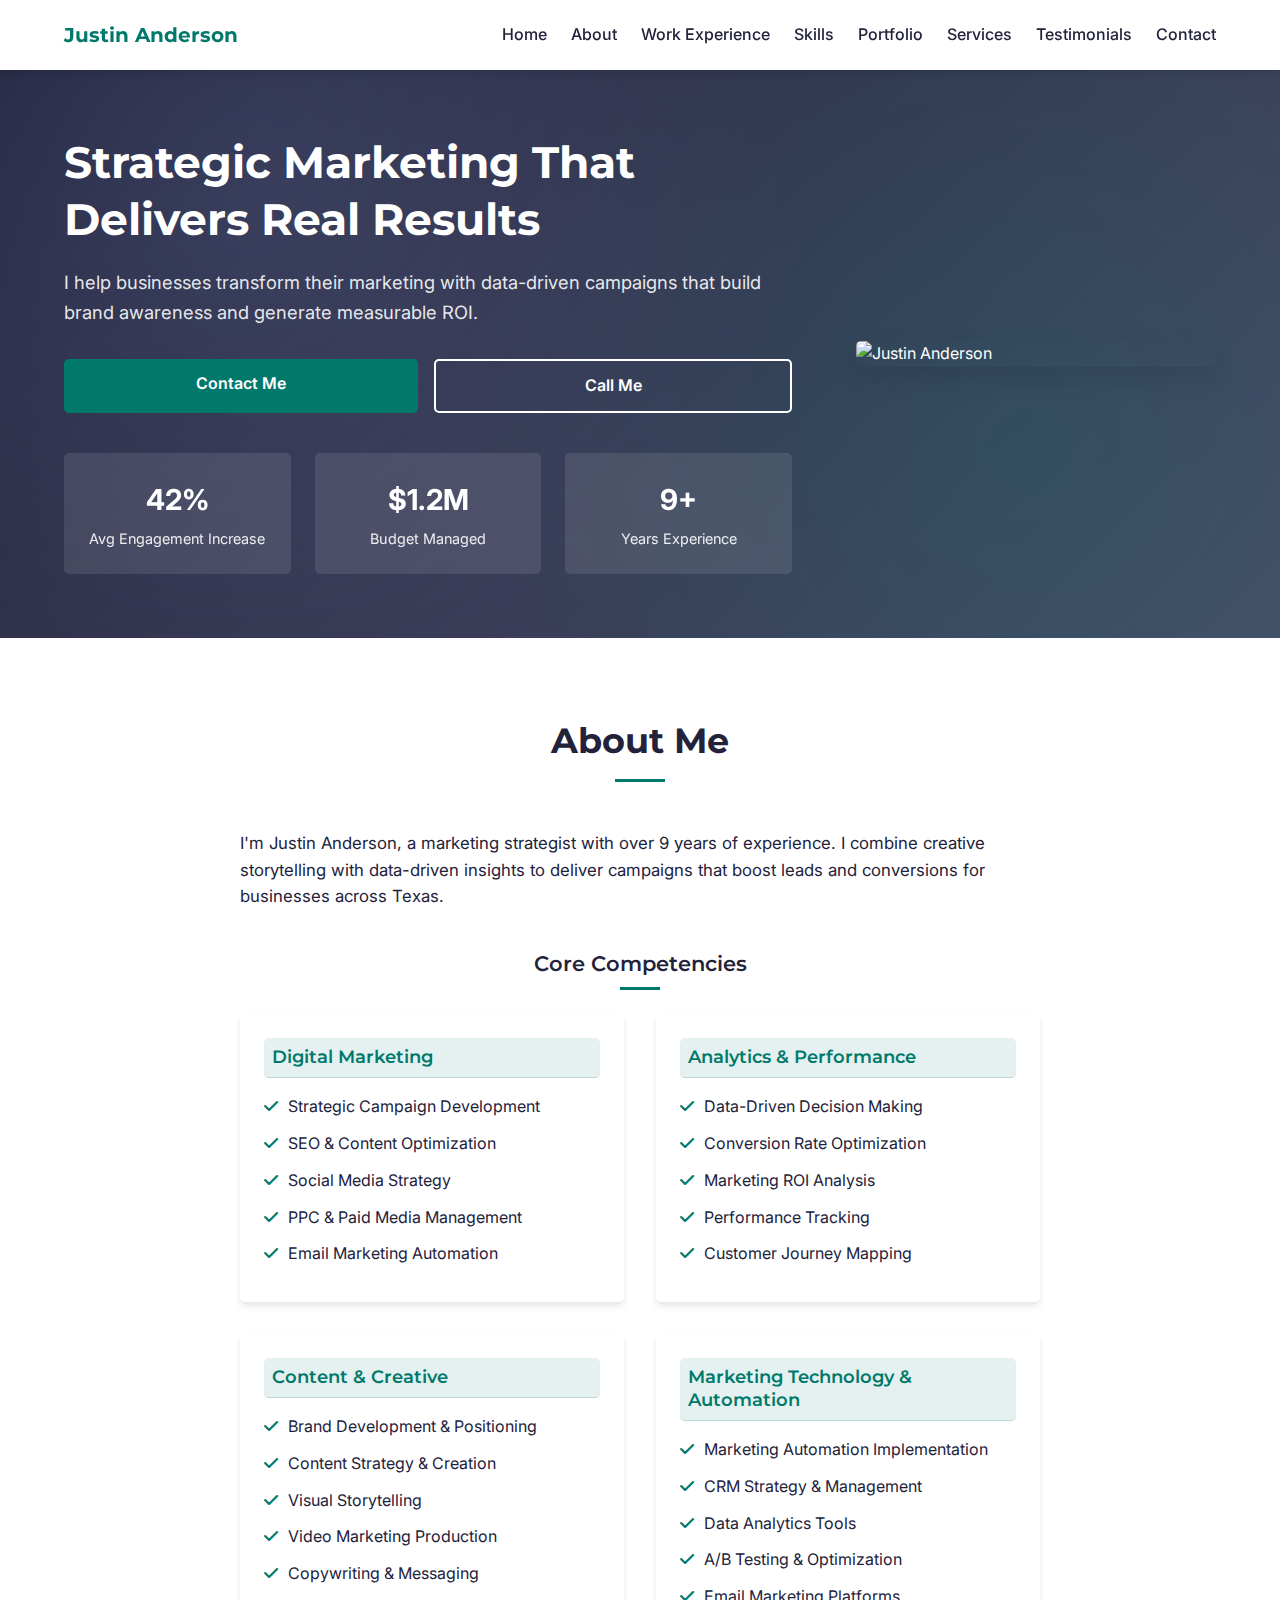
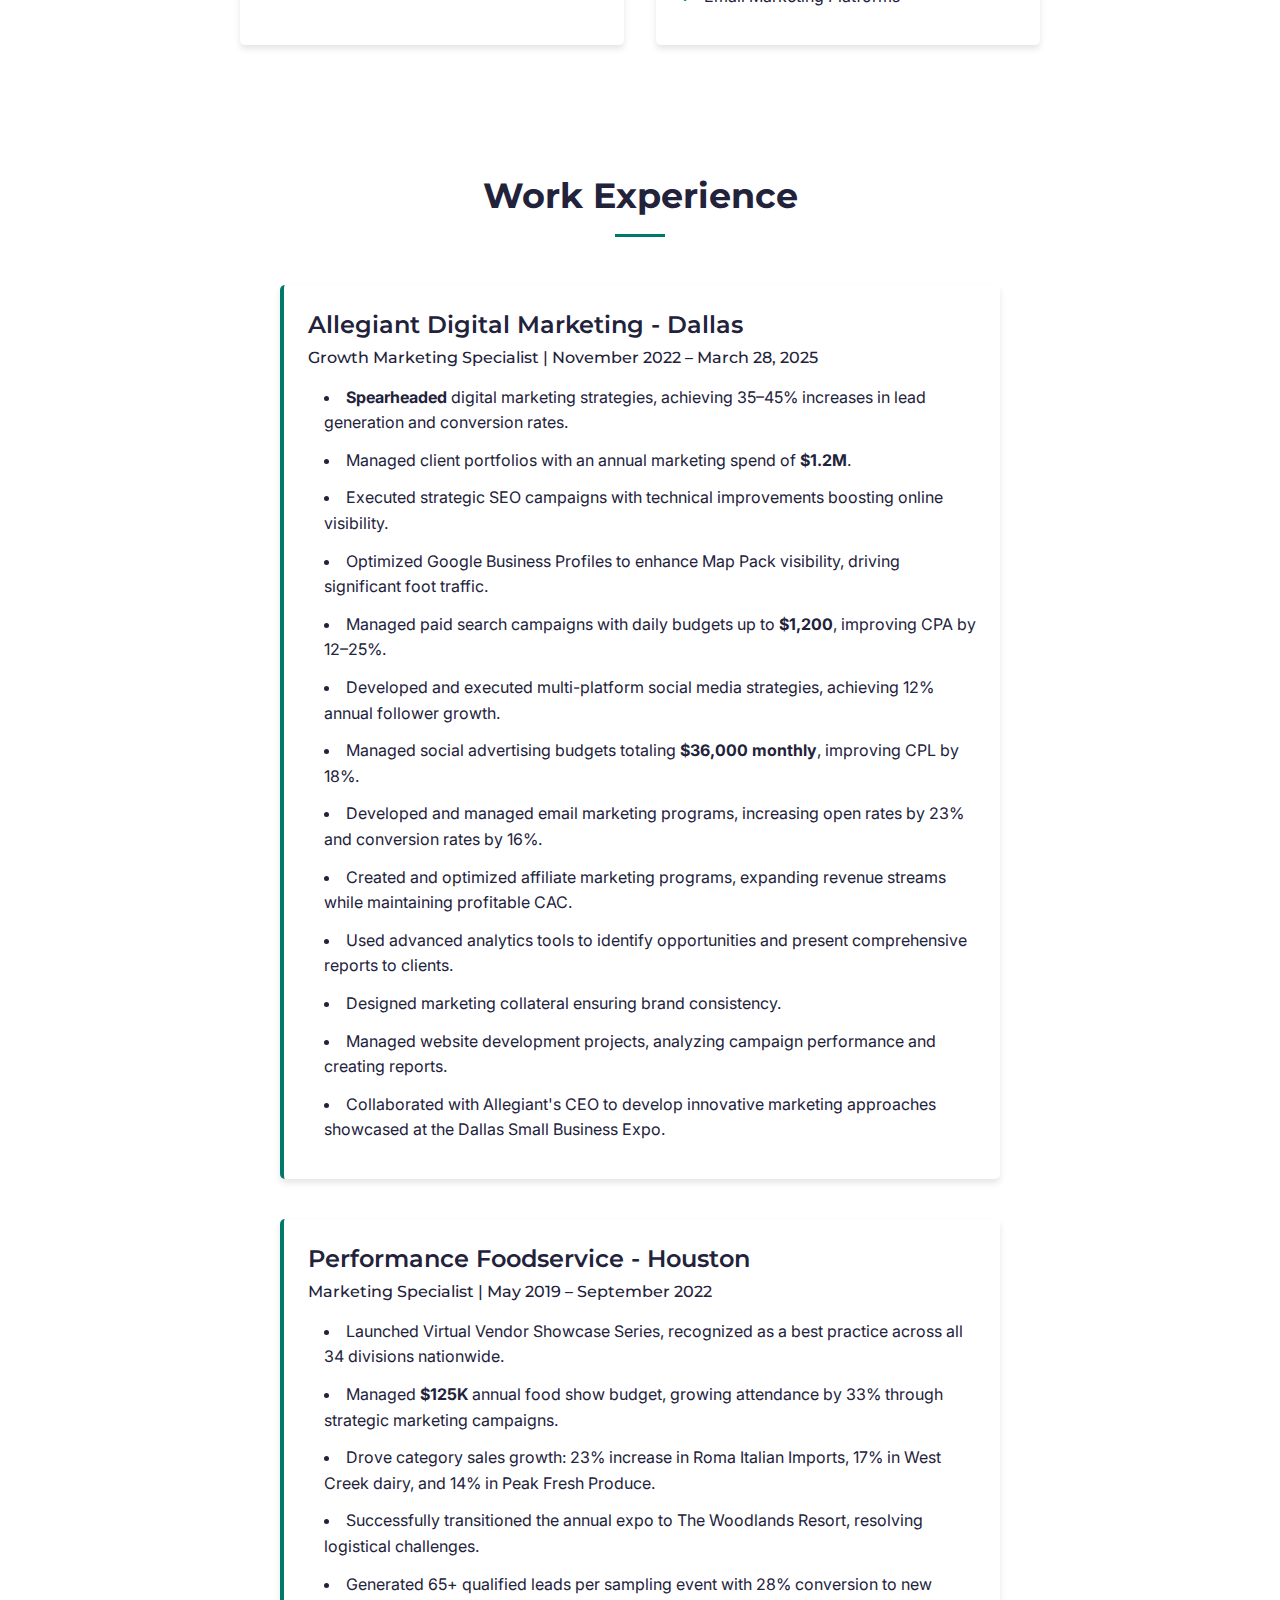
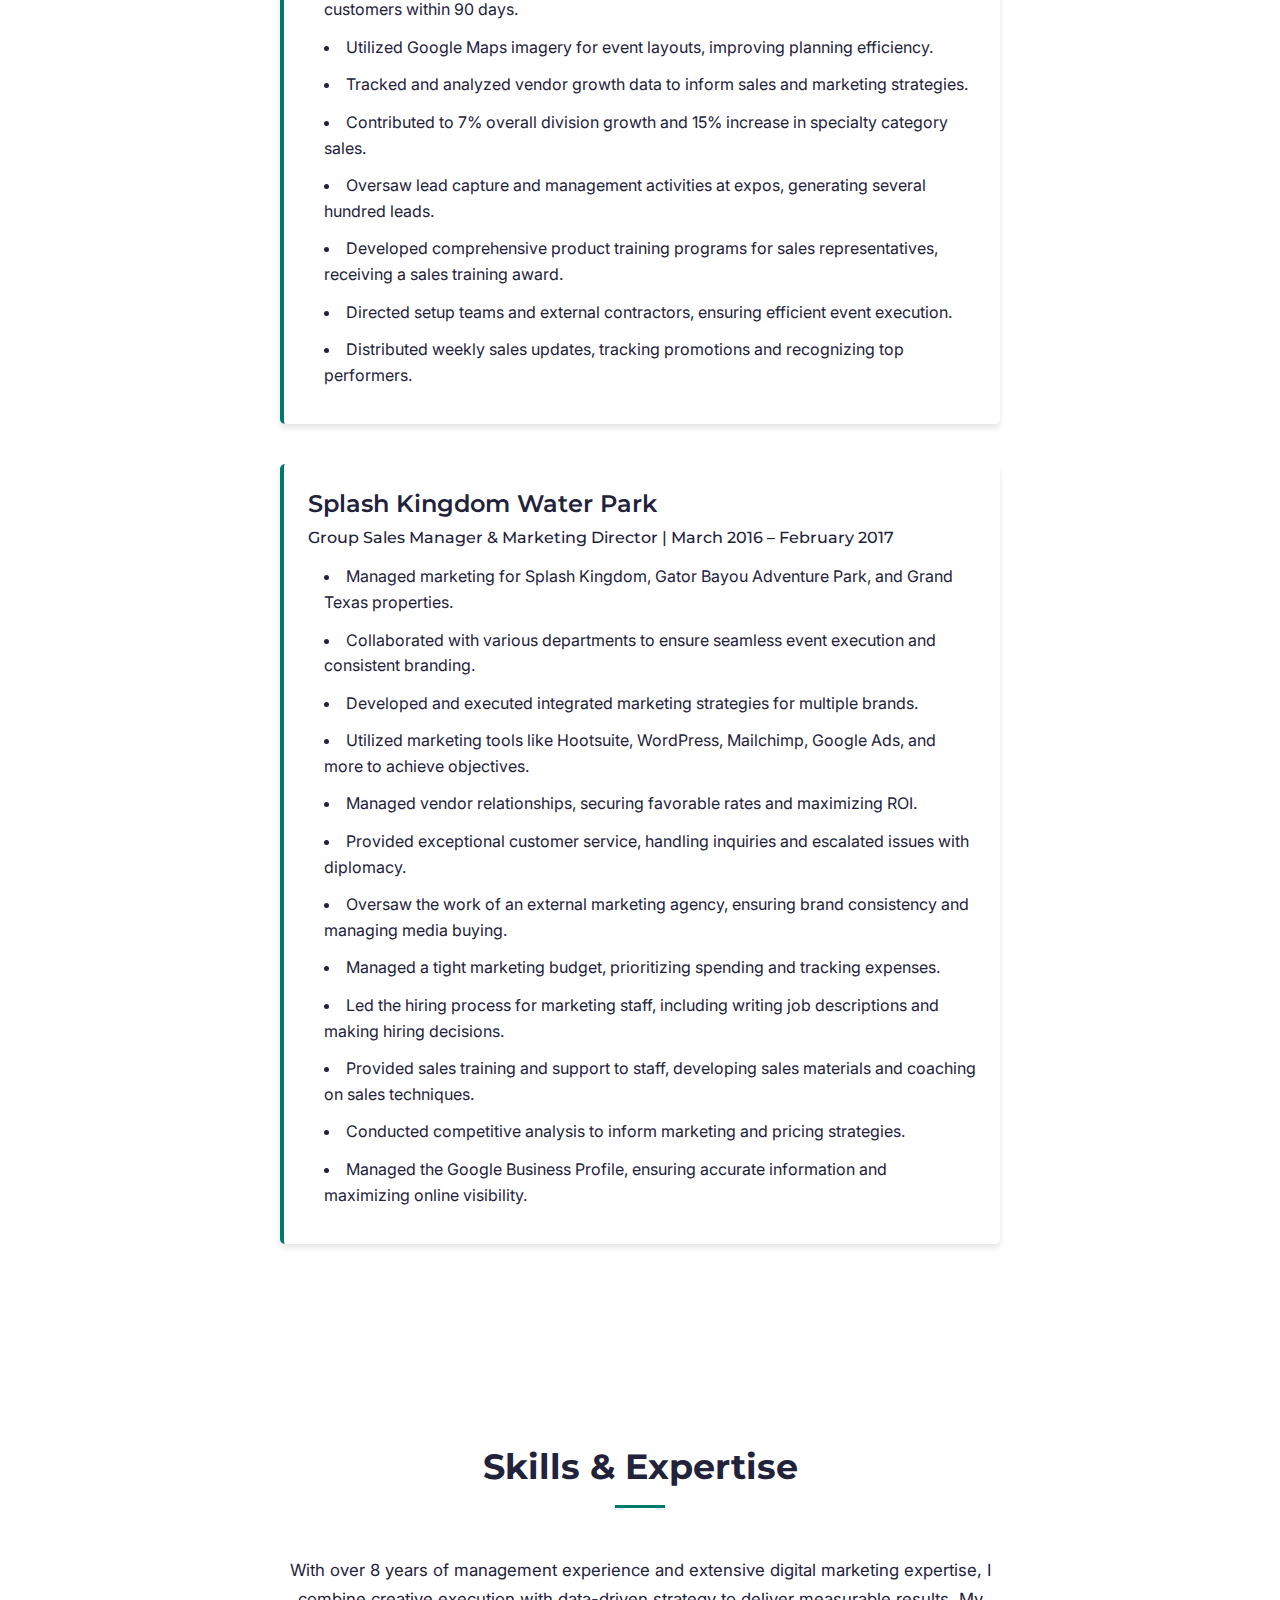
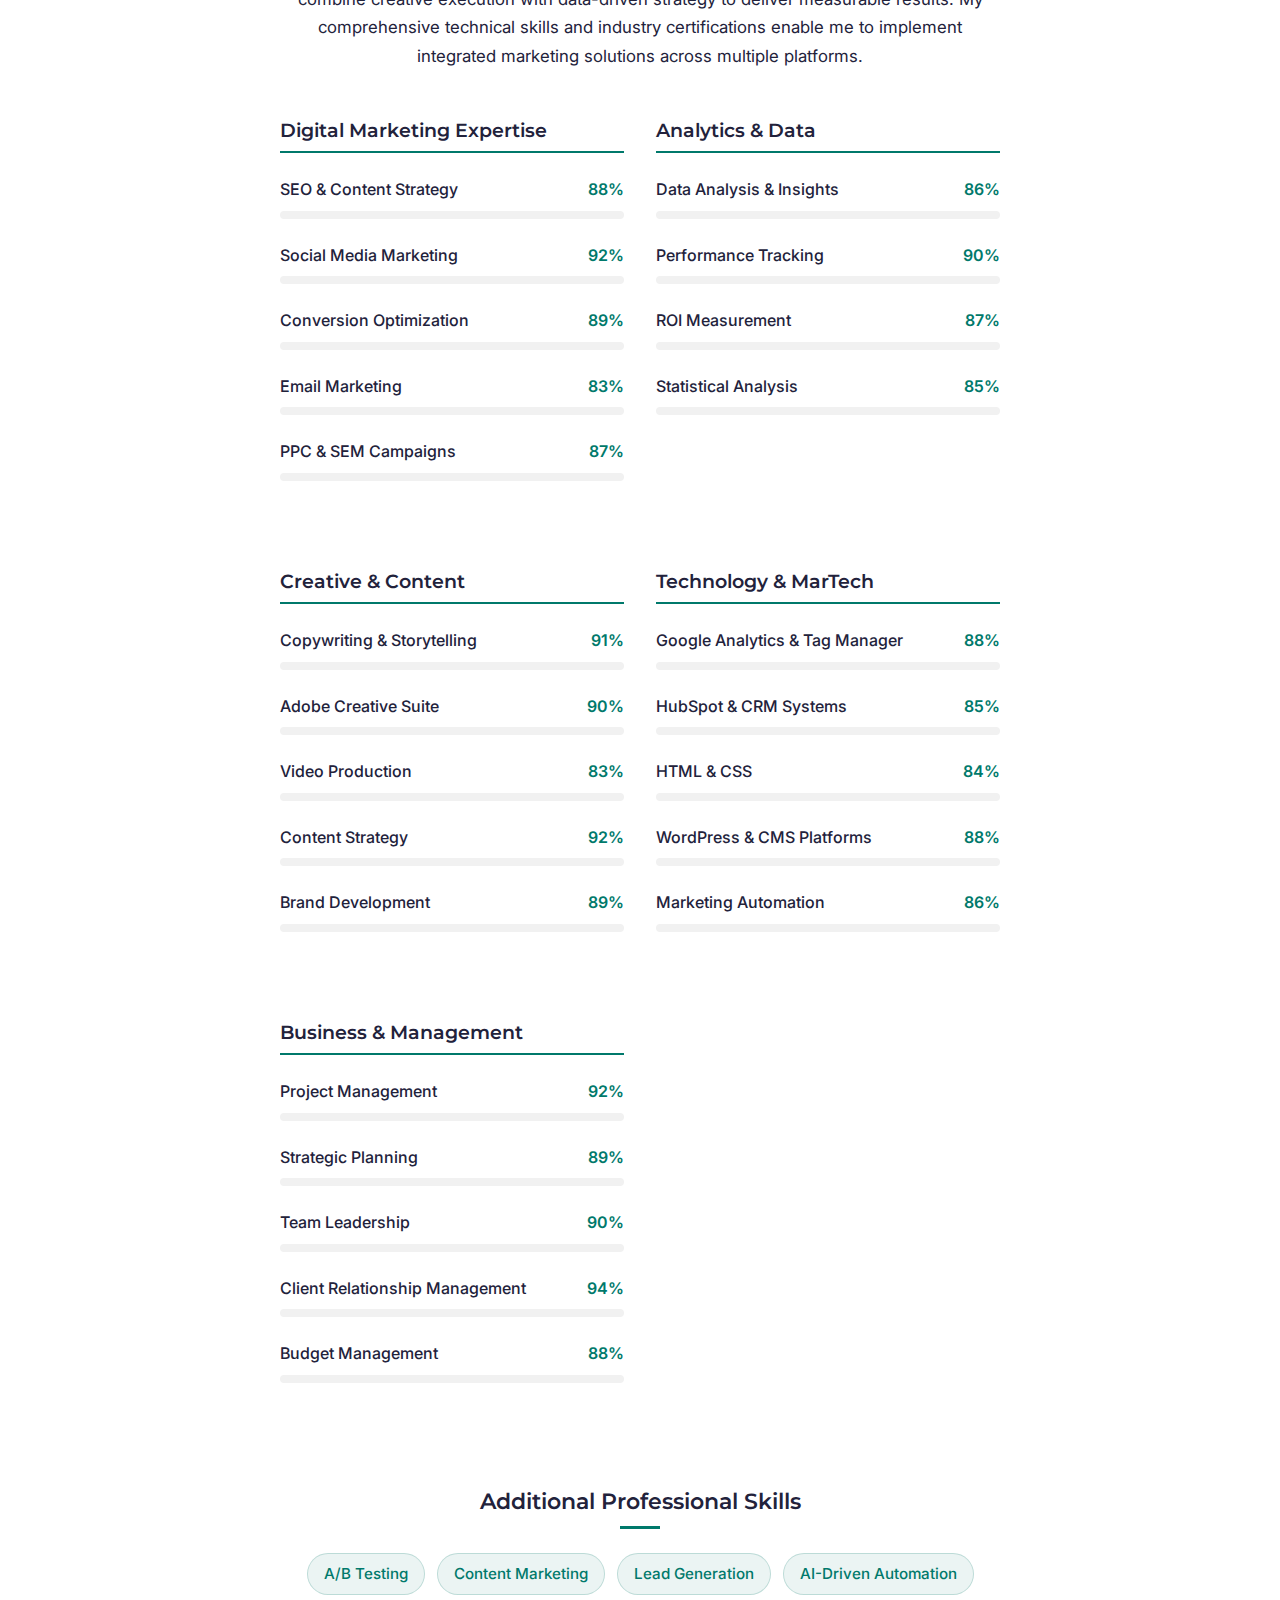
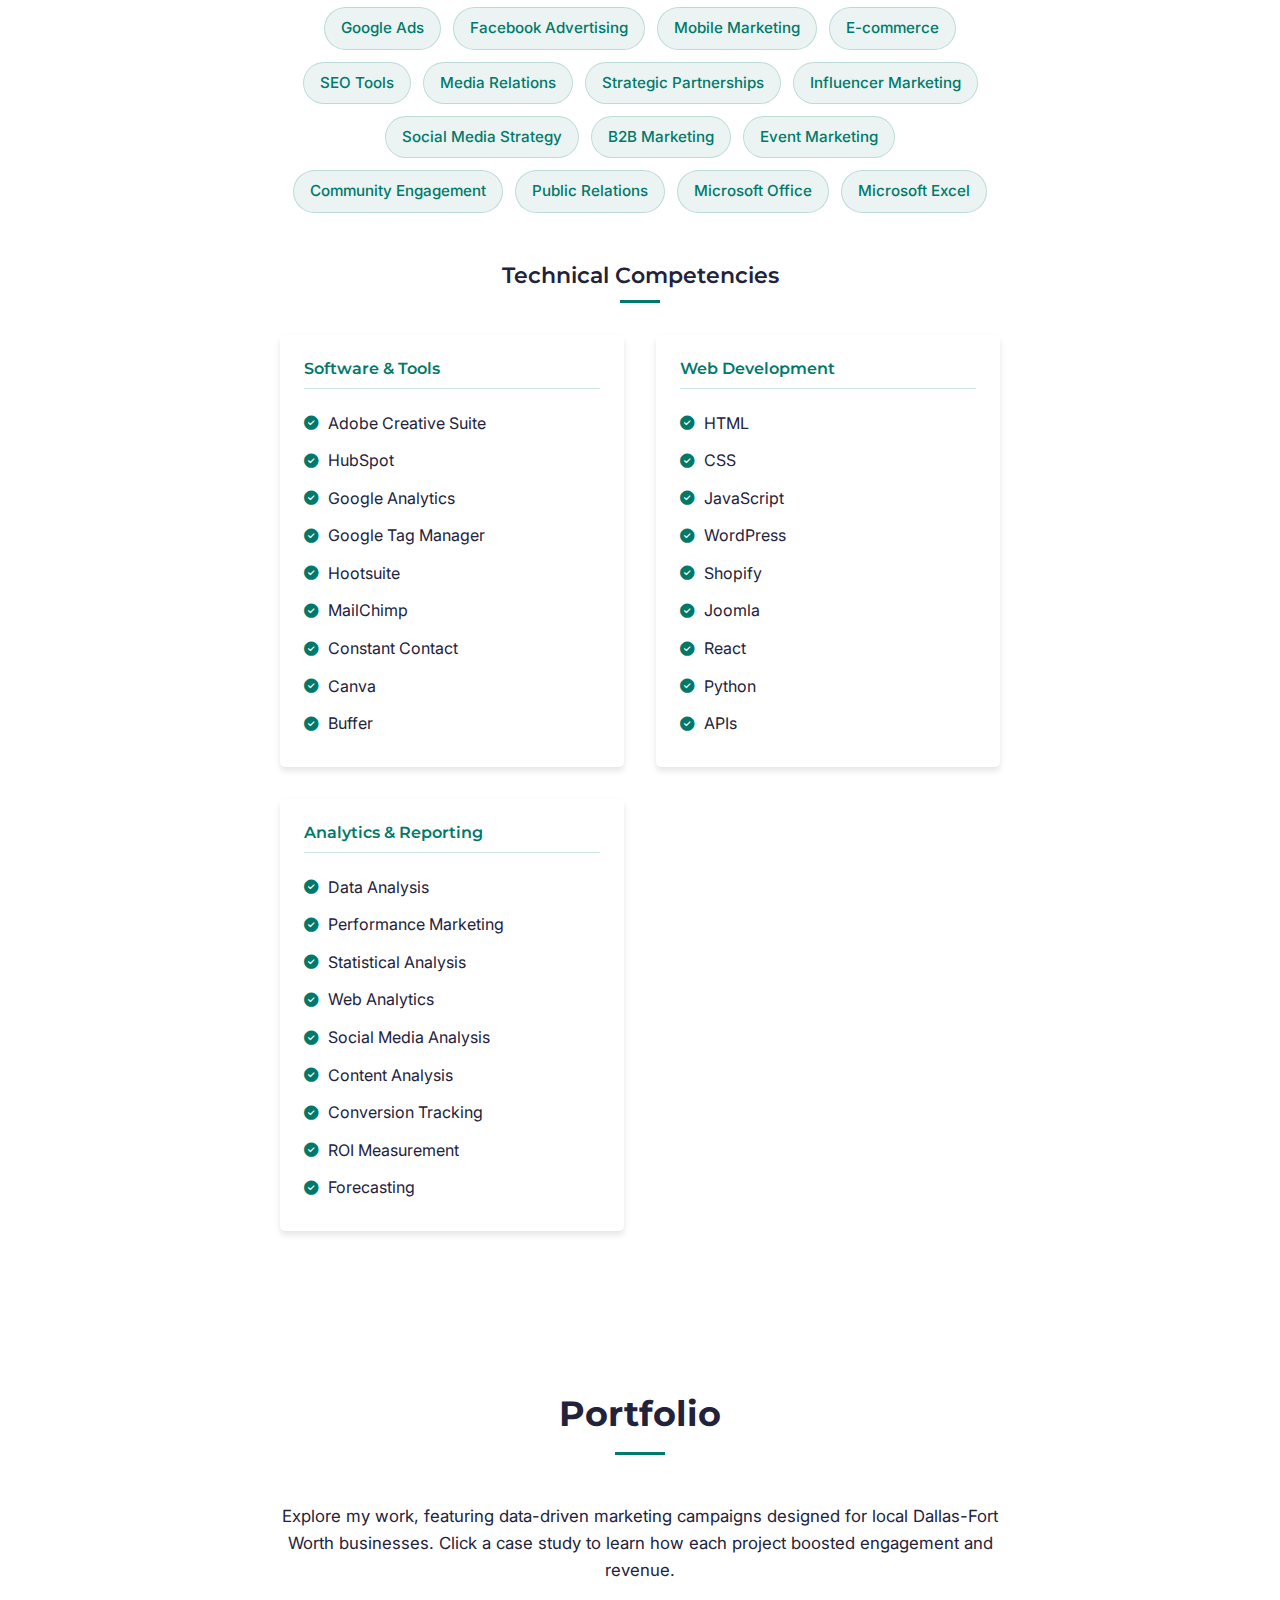
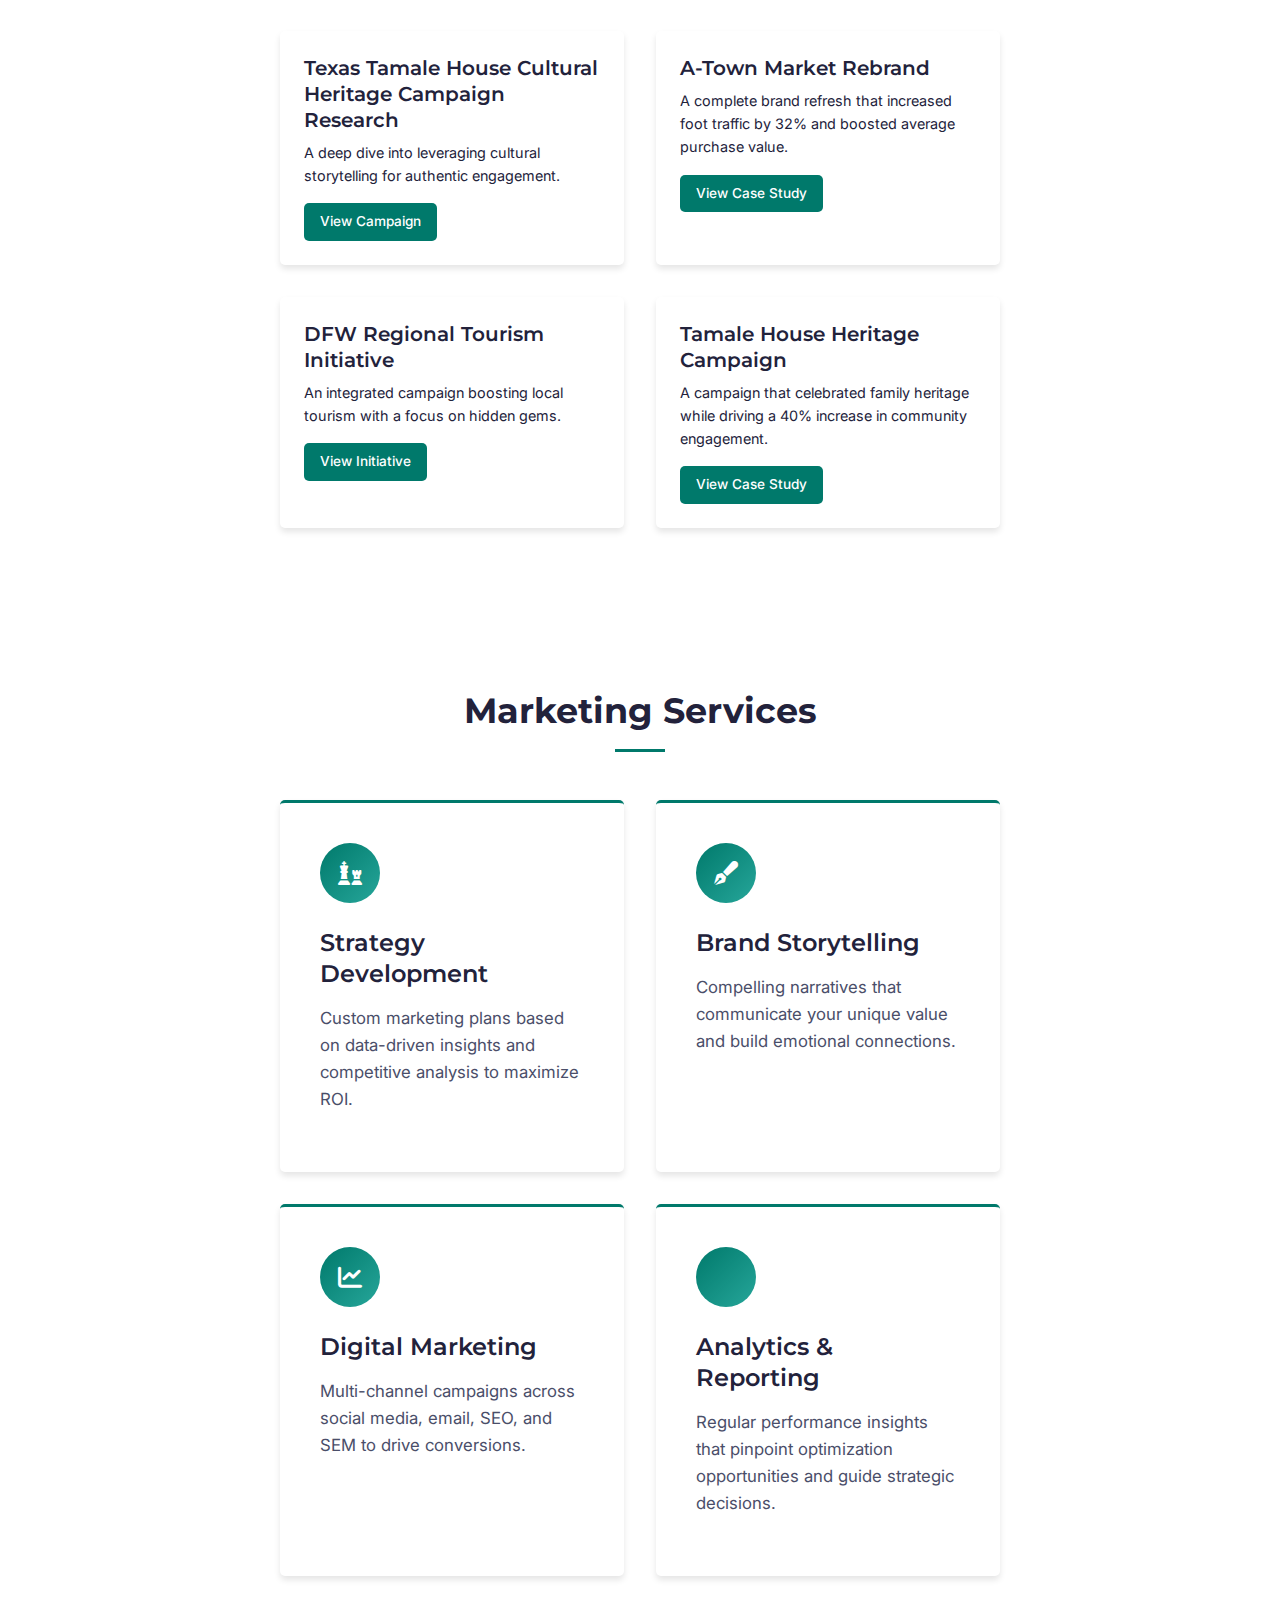
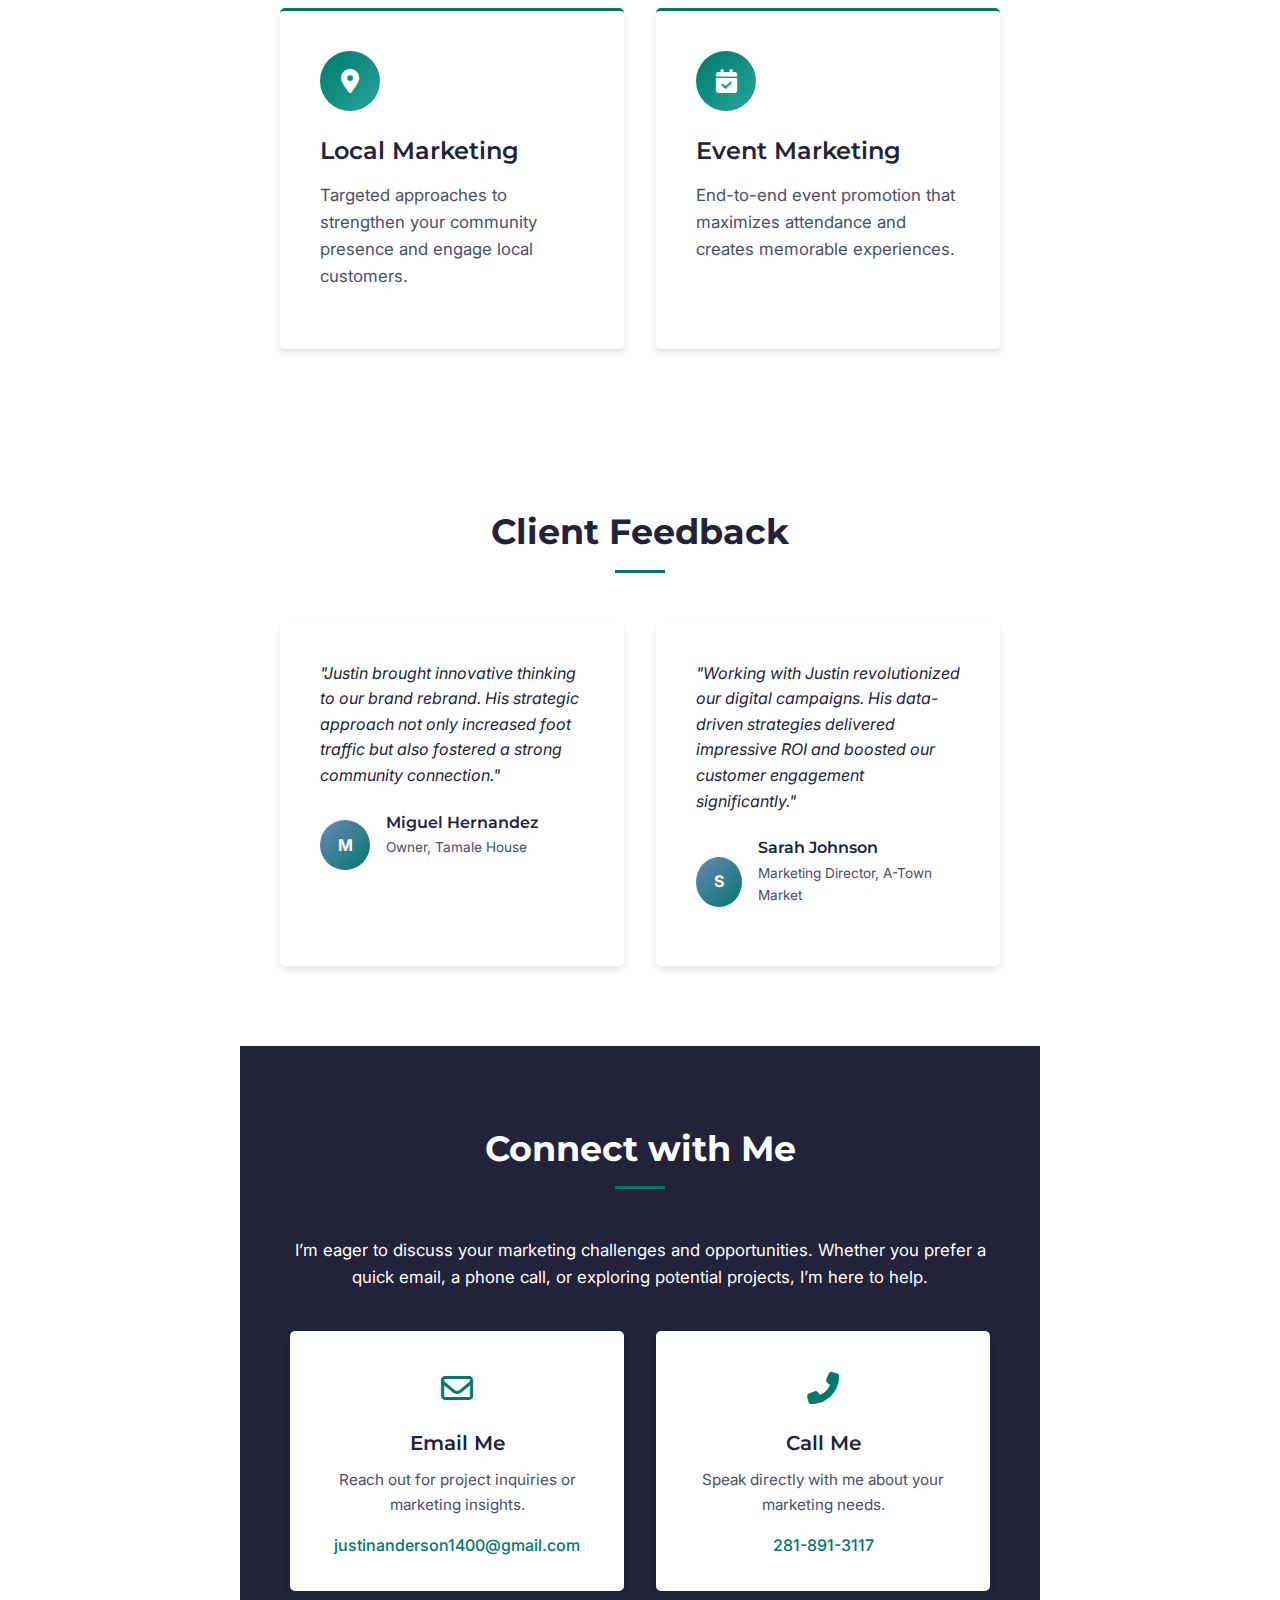
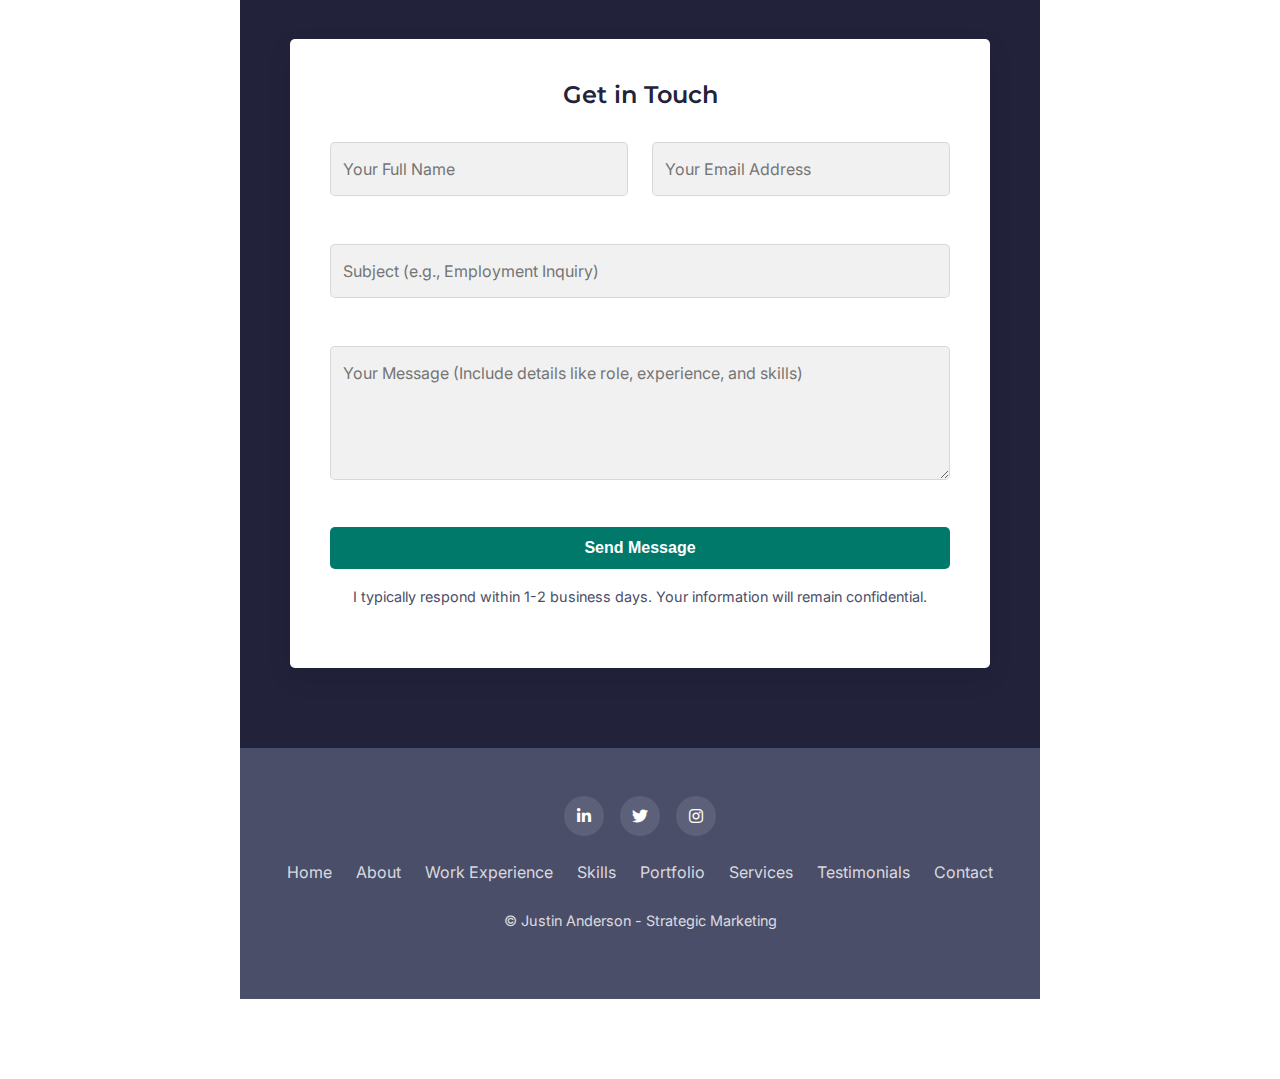
==== index.html @ 70797b6f "Update index.html" ====
<!DOCTYPE html>
<html lang="en">
<head>
  <meta charset="UTF-8">
  <meta name="description" content="Justin Anderson - Marketing Strategist | Data-driven campaigns for tourism, food service, and retail businesses in Texas">
  <meta name="keywords" content="Justin Anderson, marketing portfolio, Houston marketing, tourism marketing, food service marketing, ROI campaigns">
  <meta name="viewport" content="width=device-width, initial-scale=1.0">
  <title>Justin Anderson | Marketing Strategist | Texas</title>
  
  <!-- Google Fonts -->
  <link rel="preconnect" href="https://fonts.googleapis.com">
  <link rel="preconnect" href="https://fonts.gstatic.com" crossorigin>
  <link href="https://fonts.googleapis.com/css2?family=Montserrat:wght@400;500;600;700&family=Inter:wght@400;500;600&display=swap" rel="stylesheet">
  
  <!-- Font Awesome -->
  <link rel="stylesheet" href="https://cdnjs.cloudflare.com/ajax/libs/font-awesome/6.4.0/css/all.min.css">
  
  <!-- AOS Animation Library -->
  <link rel="stylesheet" href="https://cdnjs.cloudflare.com/ajax/libs/aos/2.3.4/aos.css" />
  
  <!-- Google tag (gtag.js) -->
  <script async src="https://www.googletagmanager.com/gtag/js?id=G-SYRB58PLKJ"></script>
  <script>
    window.dataLayer = window.dataLayer || [];
    function gtag(){dataLayer.push(arguments);}
    gtag('js', new Date());
    gtag('config', 'G-SYRB58PLKJ');
  </script>
  
  <style>
      /* Enhanced Skills Section Styles */
  .skills-overview {
    text-align: center;
    max-width: 900px;
    margin: 0 auto 3rem;
    font-size: 1.1rem;
    line-height: 1.7;
  }
  
  /* Additional Skills Tags */
  .additional-skills {
    margin-top: 3rem;
  }
  
  .additional-skills-title {
    text-align: center;
    margin-bottom: 1.5rem;
    font-size: 1.4rem;
    position: relative;
  }
  
  .additional-skills-title::after {
    content: "";
    display: block;
    width: 40px;
    height: 3px;
    background-color: var(--accent);
    margin: 10px auto 0;
  }
  
  .tags-container {
    display: flex;
    flex-wrap: wrap;
    justify-content: center;
    gap: 12px;
    margin: 0 auto;
    max-width: 1000px;
  }
  
  .skill-tag {
    background-color: rgba(0, 121, 107, 0.08);
    color: var(--accent);
    padding: 8px 16px;
    border-radius: 50px;
    font-size: 0.95rem;
    font-weight: 500;
    transition: var(--transition);
    border: 1px solid rgba(0, 121, 107, 0.2);
  }
  
  .skill-tag:hover {
    background-color: var(--accent);
    color: var(--white);
    transform: translateY(-3px);
    box-shadow: var(--shadow);
  }
  
  /* Technical Skills */
  .technical-skills {
    margin-top: 3rem;
  }
  
  .technical-skills-title {
    text-align: center;
    margin-bottom: 2rem;
    font-size: 1.4rem;
    position: relative;
  }
  
  .technical-skills-title::after {
    content: "";
    display: block;
    width: 40px;
    height: 3px;
    background-color: var(--accent);
    margin: 10px auto 0;
  }
  
  .tech-skills-grid {
    display: grid;
    grid-template-columns: repeat(auto-fit, minmax(300px, 1fr));
    gap: 2rem;
    max-width: 1000px;
    margin: 0 auto;
  }
  
  .tech-category {
    background-color: var(--white);
    padding: 1.5rem;
    border-radius: var(--radius);
    box-shadow: var(--shadow);
  }
  
  .tech-category-title {
    color: var(--accent);
    margin-bottom: 1rem;
    padding-bottom: 0.5rem;
    border-bottom: 1px solid rgba(0, 121, 107, 0.2);
  }
  
  .tech-list {
    list-style: none;
  }
  
  .tech-list li {
    padding: 6px 0;
    display: flex;
    align-items: center;
  }
  
  .tech-list li i {
    color: var(--accent);
    margin-right: 10px;
    font-size: 0.9rem;
  }
  
  /* Responsive Adjustments */
  @media (max-width: 768px) {
    .tech-skills-grid {
      grid-template-columns: 1fr;
    }
    
    .skill-tag {
      font-size: 0.85rem;
    }
  }
    /* === Core Variables === */
    :root {
      --primary: #22223B;          /* Deep navy */
      --primary-light: #4A4E69;      /* Muted purple-blue */
      --secondary: #6E85B7;          /* Muted blue */
      --accent: #00796b;             /* Dark teal - main accent */
      --accent-light: #26a69a;       /* Lighter teal for hover states */
      --accent-dark: #004d40;        /* Darker teal */
      --text-dark: #22223B;          /* Main text color */
      --text-light: #4A4E69;         /* Secondary text */
      --background: #F5F5F5;         /* Light gray background */
      --background-alt: #FFFFFF;     /* White background for alternating sections */
      --white: #FFFFFF;              /* Pure white */
      --form-bg: #f1f1f1;            /* Slightly darker background for form fields */
      --success: #2ECC71;            /* Green for success indicators */
      --warning: #F39C12;            /* Orange for attention elements */
      --shadow: 0 4px 6px rgba(0, 0, 0, 0.1);
      --shadow-lg: 0 10px 25px rgba(0, 0, 0, 0.1);
      --transition: all 0.3s ease;
      --radius: 5px;
      --container: 1200px;
      --section-space: 5rem;
    }

    /* === Reset & Base Styles === */
    *, *::before, *::after {
      box-sizing: border-box;
      margin: 0;
      padding: 0;
    }

    html {
      scroll-behavior: smooth;
      scroll-padding-top: 70px;
    }

    body {
      font-family: 'Inter', sans-serif;
      color: var(--text-dark);
      line-height: 1.6;
      background: var(--background);
    }

    img {
      max-width: 100%;
      height: auto;
      display: block;
    }

    a {
      text-decoration: none;
      color: var(--accent);
      transition: var(--transition);
    }

    a:hover {
      color: var(--accent-light);
    }

    h1, h2, h3, h4 {
      font-family: 'Montserrat', sans-serif;
      font-weight: 600;
      color: var(--primary);
      line-height: 1.3;
      margin-bottom: 1rem;
    }

    h1 { font-size: clamp(2rem, 5vw, 2.75rem); }
    h2 { font-size: clamp(1.5rem, 4vw, 2.2rem); }
    h3 { font-size: clamp(1.2rem, 3vw, 1.5rem); }

    p {
      margin-bottom: 1.2rem;
      font-size: 1.05rem;
    }

    .container {
      width: 90%;
      max-width: var(--container);
      margin: 0 auto;
    }

    .section {
      padding: var(--section-space) 0;
      position: relative;
    }

    .section-alt {
      background-color: var(--background-alt);
    }

    .section-title {
      text-align: center;
      margin-bottom: 3rem;
      position: relative;
      font-weight: 700;
    }

    .section-title::after {
      content: "";
      display: block;
      width: 50px;
      height: 3px;
      background-color: var(--accent);
      margin: 15px auto 0;
    }

    .btn {
      display: inline-block;
      padding: 12px 24px;
      font-weight: 600;
      border-radius: var(--radius);
      cursor: pointer;
      transition: var(--transition);
      text-align: center;
      font-size: 1rem;
    }

    .btn-primary {
      background-color: var(--accent);
      color: var(--white);
      border: none;
    }

    .btn-primary:hover {
      background-color: var(--accent-light);
      transform: translateY(-2px);
      box-shadow: var(--shadow);
    }

    .btn-secondary {
      background-color: transparent;
      color: var(--white);
      border: 2px solid var(--white);
    }

    .btn-secondary:hover {
      background-color: rgba(255, 255, 255, 0.1);
      transform: translateY(-2px);
    }

    /* === Header & Navigation === */
    .header {
      background-color: var(--white);
      position: fixed;
      top: 0;
      left: 0;
      right: 0;
      z-index: 1000;
      height: 70px;
      box-shadow: var(--shadow);
    }

    .navbar {
      display: flex;
      justify-content: space-between;
      align-items: center;
      height: 100%;
    }

    .navbar-brand {
      font-family: 'Montserrat', sans-serif;
      font-weight: 700;
      font-size: 1.25rem;
      color: var (--primary);
    }

    .navbar-menu {
      display: flex;
      list-style: none;
      gap: 1.5rem;
      position: relative;
      transform: none;
      opacity: 1;
      pointer-events: auto;
    }

    .navbar-menu li a {
      color: var(--text-dark);
      font-weight: 500;
      position: relative;
      padding: 0.5rem 0;
    }

    .navbar-menu li a::after {
      content: '';
      position: absolute;
      bottom: 0;
      left: 0;
      width: 0;
      height: 2px;
      background-color: var(--accent);
      transition: var(--transition);
    }

    .navbar-menu li a:hover {
      color: var(--accent);
    }

    .navbar-menu li a:hover::after {
      width: 100%;
    }

    .navbar-toggle {
      display: none;
      background: none;
      border: none;
      color: var(--primary);
      font-size: 1.25rem;
      cursor: pointer;
    }

    /* === Hero Section === */
    .hero {
      background-color: var (--primary);
      color: var(--white);
      padding: calc(4rem + 70px) 0 4rem;
      position: relative;
      overflow: hidden;
      background-image: linear-gradient(135deg, var(--primary) 0%, var(--primary-light) 100%);
    }

    .hero::before {
      content: '';
      position: absolute;
      top: 0;
      left: 0;
      right: 0;
      bottom: 0;
      background-image: 
        radial-gradient(circle at 20% 30%, var(--secondary) 0%, transparent 50%),
        radial-gradient(circle at 80% 70%, var(--accent) 0%, transparent 50%);
      z-index: 1;
      opacity: 0.2;
    }

    .hero-container {
      position: relative;
      z-index: 2;
      display: flex;
      align-items: center;
      gap: 4rem;
      flex-wrap: wrap;
    }

    .hero-content {
      flex: 1.5;
    }

    .hero-title {
      color: var(--white);
      margin-bottom: 1.25rem;
      line-height: 1.3;
      font-weight: 700;
    }

    .hero-subtitle {
      font-size: 1.15rem;
      margin-bottom: 2rem;
      color: rgba(255, 255, 255, 0.9);
    }

    .hero-cta {
      display: flex;
      gap: 1rem;
      margin-bottom: 2.5rem;
      flex-wrap: wrap;
    }

    /* Updated CTA to include Email and Phone buttons */
    .hero-cta a.btn {
      flex: 1;
      text-align: center;
    }

    .hero-image {
      flex: 1;
      max-width: 360px;
      border-radius: var(--radius);
      overflow: hidden;
      box-shadow: var(--shadow-lg);
    }

    .hero-image img {
      display: block;
      width: 100%;
      height: auto;
    }
    
    /* === Stats within Hero ===*/
    .stats-container {
      display: flex;
      gap: 1.5rem;
      flex-wrap: wrap;
    }

    .stat-card {
      flex: 1;
      background-color: rgba(255, 255, 255, 0.1);
      backdrop-filter: blur(5px);
      padding: 1.5rem;
      border-radius: var(--radius);
      text-align: center;
    }

    .stat-number {
      font-size: 1.8rem;
      font-weight: 700;
      color: var (--accent-light);
      margin-bottom: 0.25rem;
    }

    .stat-label {
      font-size: 0.9rem;
      color: rgba(255, 255, 255, 0.9);
    }

    /* === About Section === */
    .about-content {
      max-width: 800px;
      margin: 0 auto;
    }

    .skill-list {
      display: grid;
      grid-template-columns: repeat(auto-fit, minmax(200px, 1fr));
      gap: 1rem;
      list-style: none;
      margin-top: 2rem;
    }

    .skill-list li {
      position: relative;
      padding-left: 1.5rem;
      margin-bottom: 0.5rem;
    }

    .skill-list li::before {
      content: "✓";
      position: absolute;
      left: 0;
      color: var(--accent);
      font-weight: bold;
    }

    /* === Skills Section === */
    .skills-container {
      display: grid;
      grid-template-columns: repeat(auto-fit, minmax(300px, 1fr));
      gap: 2rem;
      margin-top: 2rem;
    }

    .skill-category {
      margin-bottom: 2rem;
    }

    .skill-category-title {
      font-size: 1.2rem;
      margin-bottom: 1.5rem;
      position: relative;
      padding-bottom: 0.5rem;
      color: var(--text-dark);
      border-bottom: 2px solid var(--accent);
    }

    .skill-item {
      margin-bottom: 1.5rem;
    }

    .skill-info {
      display: flex;
      justify-content: space-between;
      margin-bottom: 0.5rem;
    }

    .skill-name {
      font-weight: 500;
      color: var(--text-dark);
    }

    .skill-percentage {
      color: var(--accent);
      font-weight: 600;
    }

    .skill-bar {
      height: 8px;
      background-color: var(--form-bg);
      border-radius: 4px;
      overflow: hidden;
    }

    .skill-progress {
      height: 100%;
      background-color: var(--accent);
      border-radius: 4px;
      width: 0;
      transition: width 1.5s ease;
    }

    /* === Work Experience Section === */
    .experience-container {
      max-width: 800px;
      margin: 3rem auto 0;
    }

    .experience-item {
      margin-bottom: 2.5rem;
      padding: 1.5rem;
      background-color: var(--white);
      border-left: 4px solid var(--accent);
      box-shadow: var(--shadow);
      border-radius: var(--radius);
    }

    .experience-item h3 {
      margin-bottom: 0.5rem;
      color: var(--primary);
    }

    .experience-item h4 {
      margin-bottom: 1rem;
      color: var(--text-dark);
      font-weight: 500;
    }

    .experience-item ul {
      list-style: disc inside;
      margin-left: 1rem;
    }

    .experience-item ul li {
      margin-bottom: 0.75rem;
      font-size: 1rem;
    }

    /* === Portfolio Section === */
    .portfolio-intro {
      text-align: center;
      max-width: 800px;
      margin: 0 auto 3rem;
    }

    .portfolio-grid {
      display: grid;
      grid-template-columns: repeat(2, 1fr);
      gap: 2rem;
    }

    .portfolio-item {
      position: relative;
      border-radius: var(--radius);
      overflow: hidden;
      box-shadow: var(--shadow);
      height: auto;
      transition: var(--transition);
      background-color: var(--white);
      padding: 1.5rem;
    }

    .portfolio-item:hover {
      transform: translateY(-5px);
      box-shadow: var(--shadow-lg);
    }

    .portfolio-content {
      position: relative;
      z-index: 2;
      color: var(--white);
    }

    .portfolio-title {
      font-size: 1.25rem;
      color: var(--primary);
      margin-bottom: 0.5rem;
    }

    .portfolio-desc {
      font-size: 0.9rem;
      margin-bottom: 1rem;
      color: var(--text-dark);
    }

    .portfolio-link {
      display: inline-block;
      padding: 8px 16px;
      background-color: var(--accent);
      color: var(--white);
      border-radius: var(--radius);
      font-size: 0.85rem;
      font-weight: 500;
      transition: var(--transition);
    }

    .portfolio-link:hover {
      background-color: var(--accent-light);
      color: var(--white);
    }

    /* === Services Section === */
    .services-grid {
      display: grid;
      grid-template-columns: repeat(auto-fit, minmax(300px, 1fr));
      gap: 2rem;
    }

    .service-card {
      background-color: var (--white);
      border-radius: var(--radius);
      padding: 2.5rem;
      box-shadow: var(--shadow);
      transition: var(--transition);
      position: relative;
      overflow: hidden;
      border-top: 3px solid var(--accent);
    }

    .service-card:hover {
      transform: translateY(-5px);
      box-shadow: var(--shadow-lg);
    }

    .service-icon {
      display: inline-flex;
      align-items: center;
      justify-content: center;
      width: 60px;
      height: 60px;
      background: linear-gradient(135deg, var(--accent), var(--accent-light));
      color: var(--white);
      border-radius: 50%;
      margin-bottom: 1.5rem;
      font-size: 1.5rem;
      transition: var(--transition);
    }

    .service-card:hover .service-icon {
      transform: rotate(10deg) scale(1.05);
    }

    .service-title {
      margin-bottom: 1rem;
    }

    .service-desc {
      color: var(--text-light);
    }

    /* === Testimonials Section === */
    .testimonials-grid {
      display: grid;
      grid-template-columns: repeat(2, 1fr);
      gap: 2rem;
    }

    .testimonial {
      background-color: var (--white);
      border-radius: var(--radius);
      padding: 2.5rem;
      box-shadow: var(--shadow);
      position: relative;
    }

    .testimonial::before {
      content: "";
      position: absolute;
      top: 1rem;
      left: 1rem;
      font-size: 5rem;
      color: var(--accent);
      opacity: 0.25;
      font-family: serif;
      line-height: 1;
    }

    .testimonial-content {
      position: relative;
      margin-bottom: 1.5rem;
      font-style: italic;
      z-index: 1;
    }

    .testimonial-author {
      display: flex;
      align-items: center;
    }

    .author-image {
      width: 50px;
      height: 50px;
      border-radius: 50%;
      margin-right: 1rem;
      background: linear-gradient(135deg, var(--secondary), var(--accent));
      color: var(--white);
      display: flex;
      align-items: center;
      justify-content: center;
      font-weight: bold;
    }

    .author-info h4 {
      margin-bottom: 0.25rem;
      font-weight: 600;
    }

    .author-position {
      font-size: 0.85rem;
      color: var(--text-light);
    }

    .contact {
      background-color: var(--primary);
      color: var(--white);
      padding: var(--section-space) 0;
    }

    .contact-container {
      max-width: 700px;
      margin: 0 auto;
    }

    .contact .section-title {
      color: var(--white);
    }

    .contact-intro {
      text-align: center;
      margin-bottom: 2.5rem;
    }

    .contact-options {
      display: grid;
      grid-template-columns: repeat(auto-fit, minmax(250px, 1fr));
      gap: 2rem;
      margin-bottom: 3rem;
    }
    
    .contact-option {
      background-color: var(--white);
      padding: 2rem;
      border-radius: var(--radius);
      text-align: center;
      box-shadow: var(--shadow);
      transition: var(--transition);
    }
    
    .contact-option:hover {
      transform: translateY(-5px);
      box-shadow: var(--shadow-lg);
    }
    
    .contact-icon {
      font-size: 2rem;
      color: var(--accent);
      margin-bottom: 1rem;
    }
    
    .contact-option h3 {
      margin-bottom: 0.75rem;
      font-size: 1.25rem;
    }
    
    .contact-option p {
      margin-bottom: 1rem;
      color: var(--text-light);
      font-size: 0.95rem;
    }
    
    .contact-link {
      display: inline-block;
      color: var(--accent);
      font-weight: 500;
      position: relative;
    }
    
    .contact-link::after {
      content: '';
      position: absolute;
      bottom: -2px;
      left: 0;
      width: 0;
      height: 2px;
      background-color: var(--accent);
      transition: var(--transition);
    }
    
    .contact-link:hover::after {
      width: 100%;
    }
    
    .contact-form-container {
      background-color: var(--white);
      border-radius: var(--radius);
      padding: 2.5rem;
      box-shadow: var(--shadow-lg);
    }
    
    .form-title {
      text-align: center;
      margin-bottom: 2rem;
      color: var(--primary);
    }
    
    .form-grid {
      display: grid;
      grid-template-columns: repeat(2, 1fr);
      gap: 1.5rem;
    }
    
    .form-group {
      position: relative;
      margin-bottom: 1.5rem;
    }
    
    .form-group.full {
      grid-column: span 2;
    }
    
    .form-control {
      width: 100%;
      padding: 1rem 0.75rem;
      font-size: 1rem;
      border: 1px solid rgba(0,0,0,0.1);
      border-radius: var(--radius);
      background-color: var(--form-bg);
      transition: var(--transition);
      font-family: 'Inter', sans-serif;
    }
    
    .form-control:focus {
      border-color: var(--accent);
      background-color: var(--white);
      outline: none;
      box-shadow: 0 0 0 3px rgba(0, 121, 107, 0.15);
    }
    
    .form-submit {
      background-color: var(--accent);
      color: var(--white);
      border: none;
      padding: 0.75rem 1.5rem;
      border-radius: var(--radius);
      font-weight: 600;
      cursor: pointer;
      transition: var(--transition);
      width: 100%;
      font-size: 1rem;
      margin-top: 1rem;
    }
    
    .form-submit:hover {
      background-color: var(--accent-light);
      transform: translateY(-2px);
      box-shadow: 0 5px 15px rgba(0, 0, 0, 0.1);
    }
    
    .form-note {
      text-align: center;
      margin-top: 1rem;
      font-size: 0.9rem;
      color: var(--text-light);
    }

    /* === Footer === */
    .footer {
      background-color: var(--primary-light);
      padding: 3rem 0;
      color: var(--white);
      text-align: center;
    }

    .social-links {
      display: flex;
      justify-content: center;
      gap: 1rem;
      margin-bottom: 1.5rem;
    }

    .social-link {
      display: flex;
      align-items: center;
      justify-content: center;
      width: 40px;
      height: 40px;
      background-color: rgba(255, 255, 255, 0.1);
      border-radius: 50%;
      color: var(--white);
      transition: var(--transition);
    }

    .social-link:hover {
      background-color: var(--accent);
      transform: translateY(-3px);
      color: var(--white);
    }

    .footer-links {
      display: flex;
      justify-content: center;
      flex-wrap: wrap;
      gap: 1.5rem;
      margin-bottom: 1.5rem;
    }

    .footer-links a {
      color: rgba(255, 255, 255, 0.8);
    }

    .footer-links a:hover {
      color: var(--white);
    }

    .copyright {
      opacity: 0.8;
      font-size: 0.9rem;
    }

    /* === Responsive Design === */
    @media (max-width: 992px) {
      .testimonials-grid {
        grid-template-columns: 1fr;
      }
    }

    @media (max-width: 768px) {
      :root {
        --section-space: 4rem;
      }

      .hero-container {
        flex-direction: column-reverse;
      }

      .hero-image {
        margin: 0 auto;
      }

      .hero-content {
        text-align: center;
      }

      .hero-cta {
        justify-content: center;
      }

      .stats-container {
        flex-direction: column;
      }

      .portfolio-grid {
        grid-template-columns: 1fr;
      }

      .navbar-toggle {
        display: block;
      }

      .navbar-menu {
        position: fixed;
        top: 70px;
        left: 0;
        right: 0;
        background-color: var(--white);
        flex-direction: column;
        align-items: center;
        box-shadow: var(--shadow);
        transform: translateY(-150%);
        opacity: 0;
        pointer-events: none;
        transition: var(--transition);
      }

      .navbar-menu.active {
        transform: translateY(0);
        opacity: 1;
        pointer-events: all;
      }

      .form-grid {
        grid-template-columns: 1fr;
      }

      .form-group.full {
        grid-column: span 1;
      }
      
      .experience-container {
        margin: 2rem auto;
      }
      
      .experience-item {
        padding: 1rem;
      }
    }

    @media (max-width: 576px) {
      .section {
        padding: 3rem 0;
      }

      .hero-cta {
        flex-direction: column;
        gap: 1rem;
      }

      .btn {
        width: 100%;
      }

      .services-grid {
        grid-template-columns: 1fr;
      }
    }
  /* Enhanced About Section Styles */
.core-competencies {
  margin-top: 2.5rem;
}

.competencies-title {
  margin-bottom: 1.5rem;
  text-align: center;
  font-size: 1.3rem;
  position: relative;
}

.competencies-title::after {
  content: "";
  display: block;
  width: 40px;
  height: 3px;
  background-color: var(--accent);
  margin: 10px auto 0;
}

.competencies-grid {
  display: grid;
  grid-template-columns: repeat(auto-fit, minmax(280px, 1fr));
  gap: 2rem;
  animation: fadeIn 1s ease-out; /* Added fade-in animation */
}

.competency-column {
  background-color: var(--white);
  padding: 1.5rem;
  border-radius: var(--radius);
  box-shadow: var(--shadow);
  transition: var(--transition);
}

.competency-column:hover {
  transform: translateY(-5px);
  box-shadow: var(--shadow-lg);
}

.competency-category {
  color: var(--accent);
  margin-bottom: 1rem;
  padding-bottom: 0.5rem;
  border-bottom: 1px solid rgba(0, 121, 107, 0.2);
  font-size: 1.1rem;
  /* Optional: Add background for better distinction */
  background-color: rgba(0, 121, 107, 0.1);
  padding: 0.5rem;
  border-radius: var(--radius);
}

.competency-list {
  list-style: none;
}

.competency-list li {
  margin-bottom: 0.8rem;
  display: flex;
  align-items: center;
  line-height: 1.5; /* Improved readability */
}

.competency-list li i {
  color: var(--accent);
  margin-right: 10px;
}

/* Fade-in animation */
@keyframes fadeIn {
  from {
    opacity: 0;
    transform: translateY(20px);
  }
  to {
    opacity: 1;
    transform: translateY(0);
  }
}

/* Responsive adjustments */
@media (max-width: 768px) {
  .competencies-grid {
    grid-template-columns: 1fr;
  }
}
  </style>
</head>
<body>
  <!-- Header / Navigation -->
  <header class="header">
    <div class="container navbar">
      <a href="#top" class="navbar-brand">Justin Anderson</a>
      <button class="navbar-toggle" id="navToggle" aria-label="Toggle navigation">
        <i class="fas fa-bars"></i>
      </button>
      <ul class="navbar-menu" id="navMenu">
        <li><a href="#hero">Home</a></li>
        <li><a href="#about">About</a></li>
        <li><a href="#experience">Work Experience</a></li>
        <li><a href="#skills">Skills</a></li>
        <li><a href="#portfolio">Portfolio</a></li>
        <li><a href="#services">Services</a></li>
        <li><a href="#testimonials">Testimonials</a></li>
        <li><a href="#contact">Contact</a></li>
      </ul>
    </div>
  </header>
  
  <!-- Hero Section -->
  <section class="hero" id="hero">
    <div class="container hero-container">
      <div class="hero-content">
        <h1 class="hero-title">Strategic Marketing That Delivers Real Results</h1>
        <p class="hero-subtitle">
          I help businesses transform their marketing with data-driven campaigns that build brand awareness and generate measurable ROI.
        </p>
        <div class="hero-cta">
          <!-- Email and Phone CTA buttons -->
          <a href="mailto:justinanderson1400@gmail.com" class="btn btn-primary">Contact Me</a>
          <a href="tel:2818913117" class="btn btn-secondary">Call Me</a>
        </div>
        
        <div class="stats-container">
          <div class="stat-card">
            <div class="stat-number">42%</div>
            <div class="stat-label">Avg Engagement Increase</div>
          </div>
          <div class="stat-card">
            <div class="stat-number">$1.2M</div>
            <div class="stat-label">Budget Managed</div>
          </div>
          <div class="stat-card">
            <div class="stat-number">9+</div>
            <div class="stat-label">Years Experience</div>
          </div>
        </div>
      </div>
      <div class="hero-image">
        <!-- Profile Photo -->
        <img src="https://i.imgur.com/Ahyui9M.png" alt="Justin Anderson">
      </div>
    </div>
  </section>
  
<!-- Enhanced About Me Section with Improved Skill List -->
<section class="section section-alt" id="about">
  <div class="container">
    <h2 class="section-title">About Me</h2>
    <div class="about-content">
      <p>
        I'm Justin Anderson, a marketing strategist with over 9 years of experience. I combine creative storytelling with data-driven insights to deliver campaigns that boost leads and conversions for businesses across Texas.
      </p>
      
<!-- Enhanced core competencies list -->
<div class="core-competencies">
  <h3 class="competencies-title">Core Competencies</h3>
  <div class="competencies-grid animate-fade-in">
    <!-- Digital Strategy Column -->
    <div class="competency-column">
      <h4 class="competency-category">Digital Marketing</h4>
      <ul class="competency-list">
        <li><i class="fas fa-check"></i> Strategic Campaign Development</li>
        <li><i class="fas fa-check"></i> SEO & Content Optimization</li>
        <li><i class="fas fa-check"></i> Social Media Strategy</li>
        <li><i class="fas fa-check"></i> PPC & Paid Media Management</li>
        <li><i class="fas fa-check"></i> Email Marketing Automation</li>
      </ul>
    </div>

    <!-- Analytics Column -->
    <div class="competency-column">
      <h4 class="competency-category">Analytics & Performance</h4>
      <ul class="competency-list">
        <li><i class="fas fa-check"></i> Data-Driven Decision Making</li>
        <li><i class="fas fa-check"></i> Conversion Rate Optimization</li>
        <li><i class="fas fa-check"></i> Marketing ROI Analysis</li>
        <li><i class="fas fa-check"></i> Performance Tracking</li>
        <li><i class="fas fa-check"></i> Customer Journey Mapping</li>
      </ul>
    </div>

    <!-- Content & Creative Column -->
    <div class="competency-column">
      <h4 class="competency-category">Content & Creative</h4>
      <ul class="competency-list">
        <li><i class="fas fa-check"></i> Brand Development & Positioning</li>
        <li><i class="fas fa-check"></i> Content Strategy & Creation</li>
        <li><i class="fas fa-check"></i> Visual Storytelling</li>
        <li><i class="fas fa-check"></i> Video Marketing Production</li>
        <li><i class="fas fa-check"></i> Copywriting & Messaging</li>
      </ul>
    </div>

    <!-- New Fourth Column: Marketing Technology & Automation -->
    <div class="competency-column">
      <h4 class="competency-category">Marketing Technology & Automation</h4>
      <ul class="competency-list">
        <li><i class="fas fa-check"></i> Marketing Automation Implementation</li>
        <li><i class="fas fa-check"></i> CRM Strategy & Management</li>
        <li><i class="fas fa-check"></i> Data Analytics Tools</li>
        <li><i class="fas fa-check"></i> A/B Testing & Optimization</li>
        <li><i class="fas fa-check"></i> Email Marketing Platforms</li>
      </ul>
    </div>
  </div>
</div>
  
  <!-- Work Experience Section -->
  <section class="section" id="experience">
    <div class="container experience-container">
      <h2 class="section-title">Work Experience</h2>
      
      <!-- Allegiant Digital Marketing -->
      <div class="experience-item" data-aos="fade-up">
        <h3>Allegiant Digital Marketing - Dallas</h3>
        <h4>Growth Marketing Specialist | November 2022 – March 28, 2025</h4>
        <ul>
          <li><strong>Spearheaded</strong> digital marketing strategies, achieving 35–45% increases in lead generation and conversion rates.</li>
          <li>Managed client portfolios with an annual marketing spend of <strong>$1.2M</strong>.</li>
          <li>Executed strategic SEO campaigns with technical improvements boosting online visibility.</li>
          <li>Optimized Google Business Profiles to enhance Map Pack visibility, driving significant foot traffic.</li>
          <li>Managed paid search campaigns with daily budgets up to <strong>$1,200</strong>, improving CPA by 12–25%.</li>
          <li>Developed and executed multi-platform social media strategies, achieving 12% annual follower growth.</li>
          <li>Managed social advertising budgets totaling <strong>$36,000 monthly</strong>, improving CPL by 18%.</li>
          <li>Developed and managed email marketing programs, increasing open rates by 23% and conversion rates by 16%.</li>
          <li>Created and optimized affiliate marketing programs, expanding revenue streams while maintaining profitable CAC.</li>
          <li>Used advanced analytics tools to identify opportunities and present comprehensive reports to clients.</li>
          <li>Designed marketing collateral ensuring brand consistency.</li>
          <li>Managed website development projects, analyzing campaign performance and creating reports.</li>
          <li>Collaborated with Allegiant's CEO to develop innovative marketing approaches showcased at the Dallas Small Business Expo.</li>
        </ul>
      </div>

      <!-- Performance Foodservice -->
      <div class="experience-item" data-aos="fade-up">
        <h3>Performance Foodservice - Houston</h4>
        <h4>Marketing Specialist | May 2019 – September 2022</h4>
        <ul>
          <li>Launched Virtual Vendor Showcase Series, recognized as a best practice across all 34 divisions nationwide.</li>
          <li>Managed <strong>$125K</strong> annual food show budget, growing attendance by 33% through strategic marketing campaigns.</li>
          <li>Drove category sales growth: 23% increase in Roma Italian Imports, 17% in West Creek dairy, and 14% in Peak Fresh Produce.</li>
          <li>Successfully transitioned the annual expo to The Woodlands Resort, resolving logistical challenges.</li>
          <li>Generated 65+ qualified leads per sampling event with 28% conversion to new customers within 90 days.</li>
          <li>Utilized Google Maps imagery for event layouts, improving planning efficiency.</li>
          <li>Tracked and analyzed vendor growth data to inform sales and marketing strategies.</li>
          <li>Contributed to 7% overall division growth and 15% increase in specialty category sales.</li>
          <li>Oversaw lead capture and management activities at expos, generating several hundred leads.</li>
          <li>Developed comprehensive product training programs for sales representatives, receiving a sales training award.</li>
          <li>Directed setup teams and external contractors, ensuring efficient event execution.</li>
          <li>Distributed weekly sales updates, tracking promotions and recognizing top performers.</li>
        </ul>
      </div>

      <!-- Splash Kingdom Water Park -->
      <div class="experience-item" data-aos="fade-up">
        <h3>Splash Kingdom Water Park</h3>
        <h4>Group Sales Manager & Marketing Director | March 2016 – February 2017</h4>
        <ul>
          <li>Managed marketing for Splash Kingdom, Gator Bayou Adventure Park, and Grand Texas properties.</li>
          <li>Collaborated with various departments to ensure seamless event execution and consistent branding.</li>
          <li>Developed and executed integrated marketing strategies for multiple brands.</li>
          <li>Utilized marketing tools like Hootsuite, WordPress, Mailchimp, Google Ads, and more to achieve objectives.</li>
          <li>Managed vendor relationships, securing favorable rates and maximizing ROI.</li>
          <li>Provided exceptional customer service, handling inquiries and escalated issues with diplomacy.</li>
          <li>Oversaw the work of an external marketing agency, ensuring brand consistency and managing media buying.</li>
          <li>Managed a tight marketing budget, prioritizing spending and tracking expenses.</li>
          <li>Led the hiring process for marketing staff, including writing job descriptions and making hiring decisions.</li>
          <li>Provided sales training and support to staff, developing sales materials and coaching on sales techniques.</li>
          <li>Conducted competitive analysis to inform marketing and pricing strategies.</li>
          <li>Managed the Google Business Profile, ensuring accurate information and maximizing online visibility.</li>
        </ul>
      </div>
    </div>
  </section>
  
<!-- Skills Section - Updated and Enhanced -->
<section class="section section-alt" id="skills">
  <div class="container">
    <h2 class="section-title">Skills & Expertise</h2>
    
    <!-- Skills Overview - Executive Summary -->
    <div class="skills-overview">
      <p>With over 8 years of management experience and extensive digital marketing expertise, I combine creative execution with data-driven strategy to deliver measurable results. My comprehensive technical skills and industry certifications enable me to implement integrated marketing solutions across multiple platforms.</p>
    </div>
    
    <div class="skills-container">
      <!-- Digital Marketing Skills -->
      <div class="skill-category">
        <h3 class="skill-category-title">Digital Marketing Expertise</h3>
        <div class="skill-item" data-aos="fade-right">
          <div class="skill-info">
            <span class="skill-name">SEO & Content Strategy</span>
            <span class="skill-percentage">88%</span>
          </div>
          <div class="skill-bar">
            <div class="skill-progress" data-width="88"></div>
          </div>
        </div>
        <div class="skill-item" data-aos="fade-right" data-aos-delay="100">
          <div class="skill-info">
            <span class="skill-name">Social Media Marketing</span>
            <span class="skill-percentage">92%</span>
          </div>
          <div class="skill-bar">
            <div class="skill-progress" data-width="92"></div>
          </div>
        </div>
        <div class="skill-item" data-aos="fade-right" data-aos-delay="200">
          <div class="skill-info">
            <span class="skill-name">Conversion Optimization</span>
            <span class="skill-percentage">89%</span>
          </div>
          <div class="skill-bar">
            <div class="skill-progress" data-width="89"></div>
          </div>
        </div>
        <div class="skill-item" data-aos="fade-right" data-aos-delay="300">
          <div class="skill-info">
            <span class="skill-name">Email Marketing</span>
            <span class="skill-percentage">83%</span>
          </div>
          <div class="skill-bar">
            <div class="skill-progress" data-width="83"></div>
          </div>
        </div>
        <div class="skill-item" data-aos="fade-right" data-aos-delay="400">
          <div class="skill-info">
            <span class="skill-name">PPC & SEM Campaigns</span>
            <span class="skill-percentage">87%</span>
          </div>
          <div class="skill-bar">
            <div class="skill-progress" data-width="87"></div>
          </div>
        </div>
      </div>
      
      <!-- Analytics & Data Skills -->
      <div class="skill-category">
        <h3 class="skill-category-title">Analytics & Data</h3>
        <div class="skill-item" data-aos="fade-right">
          <div class="skill-info">
            <span class="skill-name">Data Analysis & Insights</span>
            <span class="skill-percentage">86%</span>
          </div>
          <div class="skill-bar">
            <div class="skill-progress" data-width="86"></div>
          </div>
        </div>
        <div class="skill-item" data-aos="fade-right" data-aos-delay="100">
          <div class="skill-info">
            <span class="skill-name">Performance Tracking</span>
            <span class="skill-percentage">90%</span>
          </div>
          <div class="skill-bar">
            <div class="skill-progress" data-width="90"></div>
          </div>
        </div>
        <div class="skill-item" data-aos="fade-right" data-aos-delay="200">
          <div class="skill-info">
            <span class="skill-name">ROI Measurement</span>
            <span class="skill-percentage">87%</span>
          </div>
          <div class="skill-bar">
            <div class="skill-progress" data-width="87"></div>
          </div>
        </div>
        <div class="skill-item" data-aos="fade-right" data-aos-delay="300">
          <div class="skill-info">
            <span class="skill-name">Statistical Analysis</span>
            <span class="skill-percentage">85%</span>
          </div>
          <div class="skill-bar">
            <div class="skill-progress" data-width="85"></div>
          </div>
        </div>
      </div>
      
      <!-- Creative & Content Skills -->
      <div class="skill-category">
        <h3 class="skill-category-title">Creative & Content</h3>
        <div class="skill-item" data-aos="fade-right">
          <div class="skill-info">
            <span class="skill-name">Copywriting & Storytelling</span>
            <span class="skill-percentage">91%</span>
          </div>
          <div class="skill-bar">
            <div class="skill-progress" data-width="91"></div>
          </div>
        </div>
        <div class="skill-item" data-aos="fade-right" data-aos-delay="100">
          <div class="skill-info">
            <span class="skill-name">Adobe Creative Suite</span>
            <span class="skill-percentage">90%</span>
          </div>
          <div class="skill-bar">
            <div class="skill-progress" data-width="90"></div>
          </div>
        </div>
        <div class="skill-item" data-aos="fade-right" data-aos-delay="200">
          <div class="skill-info">
            <span class="skill-name">Video Production</span>
            <span class="skill-percentage">83%</span>
          </div>
          <div class="skill-bar">
            <div class="skill-progress" data-width="83"></div>
          </div>
        </div>
        <div class="skill-item" data-aos="fade-right" data-aos-delay="300">
          <div class="skill-info">
            <span class="skill-name">Content Strategy</span>
            <span class="skill-percentage">92%</span>
          </div>
          <div class="skill-bar">
            <div class="skill-progress" data-width="92"></div>
          </div>
        </div>
        <div class="skill-item" data-aos="fade-right" data-aos-delay="400">
          <div class="skill-info">
            <span class="skill-name">Brand Development</span>
            <span class="skill-percentage">89%</span>
          </div>
          <div class="skill-bar">
            <div class="skill-progress" data-width="89"></div>
          </div>
        </div>
      </div>
      
      <!-- Tech & MarTech Skills -->
      <div class="skill-category">
        <h3 class="skill-category-title">Technology & MarTech</h3>
        <div class="skill-item" data-aos="fade-right">
          <div class="skill-info">
            <span class="skill-name">Google Analytics & Tag Manager</span>
            <span class="skill-percentage">88%</span>
          </div>
          <div class="skill-bar">
            <div class="skill-progress" data-width="88"></div>
          </div>
        </div>
        <div class="skill-item" data-aos="fade-right" data-aos-delay="100">
          <div class="skill-info">
            <span class="skill-name">HubSpot & CRM Systems</span>
            <span class="skill-percentage">85%</span>
          </div>
          <div class="skill-bar">
            <div class="skill-progress" data-width="85"></div>
          </div>
        </div>
        <div class="skill-item" data-aos="fade-right" data-aos-delay="200">
          <div class="skill-info">
            <span class="skill-name">HTML & CSS</span>
            <span class="skill-percentage">84%</span>
          </div>
          <div class="skill-bar">
            <div class="skill-progress" data-width="84"></div>
          </div>
        </div>
        <div class="skill-item" data-aos="fade-right" data-aos-delay="300">
          <div class="skill-info">
            <span class="skill-name">WordPress & CMS Platforms</span>
            <span class="skill-percentage">88%</span>
          </div>
          <div class="skill-bar">
            <div class="skill-progress" data-width="88"></div>
          </div>
        </div>
        <div class="skill-item" data-aos="fade-right" data-aos-delay="400">
          <div class="skill-info">
            <span class="skill-name">Marketing Automation</span>
            <span class="skill-percentage">86%</span>
          </div>
          <div class="skill-bar">
            <div class="skill-progress" data-width="86"></div>
          </div>
        </div>
      </div>
      
      <!-- Business & Management Skills -->
      <div class="skill-category">
        <h3 class="skill-category-title">Business & Management</h3>
        <div class="skill-item" data-aos="fade-right">
          <div class="skill-info">
            <span class="skill-name">Project Management</span>
            <span class="skill-percentage">92%</span>
          </div>
          <div class="skill-bar">
            <div class="skill-progress" data-width="92"></div>
          </div>
        </div>
        <div class="skill-item" data-aos="fade-right" data-aos-delay="100">
          <div class="skill-info">
            <span class="skill-name">Strategic Planning</span>
            <span class="skill-percentage">89%</span>
          </div>
          <div class="skill-bar">
            <div class="skill-progress" data-width="89"></div>
          </div>
        </div>
        <div class="skill-item" data-aos="fade-right" data-aos-delay="200">
          <div class="skill-info">
            <span class="skill-name">Team Leadership</span>
            <span class="skill-percentage">90%</span>
          </div>
          <div class="skill-bar">
            <div class="skill-progress" data-width="90"></div>
          </div>
        </div>
        <div class="skill-item" data-aos="fade-right" data-aos-delay="300">
          <div class="skill-info">
            <span class="skill-name">Client Relationship Management</span>
            <span class="skill-percentage">94%</span>
          </div>
          <div class="skill-bar">
            <div class="skill-progress" data-width="94"></div>
          </div>
        </div>
        <div class="skill-item" data-aos="fade-right" data-aos-delay="400">
          <div class="skill-info">
            <span class="skill-name">Budget Management</span>
            <span class="skill-percentage">88%</span>
          </div>
          <div class="skill-bar">
            <div class="skill-progress" data-width="88"></div>
          </div>
        </div>
      </div>
    </div>
    
    <!-- Additional Professional Skills -->
    <div class="additional-skills">
      <h3 class="additional-skills-title">Additional Professional Skills</h3>
      <div class="tags-container">
        <span class="skill-tag">A/B Testing</span>
        <span class="skill-tag">Content Marketing</span>
        <span class="skill-tag">Lead Generation</span>
        <span class="skill-tag">AI-Driven Automation</span>
        <span class="skill-tag">Google Ads</span>
        <span class="skill-tag">Facebook Advertising</span>
        <span class="skill-tag">Mobile Marketing</span>
        <span class="skill-tag">E-commerce</span>
        <span class="skill-tag">SEO Tools</span>
        <span class="skill-tag">Media Relations</span>
        <span class="skill-tag">Strategic Partnerships</span>
        <span class="skill-tag">Influencer Marketing</span>
        <span class="skill-tag">Social Media Strategy</span>
        <span class="skill-tag">B2B Marketing</span>
        <span class="skill-tag">Event Marketing</span>
        <span class="skill-tag">Community Engagement</span>
        <span class="skill-tag">Public Relations</span>
        <span class="skill-tag">Microsoft Office</span>
        <span class="skill-tag">Microsoft Excel</span>
      </div>
    </div>
    
    <!-- Technical Competencies -->
    <div class="technical-skills">
      <h3 class="technical-skills-title">Technical Competencies</h3>
      <div class="tech-skills-grid">
        <div class="tech-category">
          <h4 class="tech-category-title">Software & Tools</h4>
          <ul class="tech-list">
            <li><i class="fas fa-check-circle"></i> Adobe Creative Suite</li>
            <li><i class="fas fa-check-circle"></i> HubSpot</li>
            <li><i class="fas fa-check-circle"></i> Google Analytics</li>
            <li><i class="fas fa-check-circle"></i> Google Tag Manager</li>
            <li><i class="fas fa-check-circle"></i> Hootsuite</li>
            <li><i class="fas fa-check-circle"></i> MailChimp</li>
            <li><i class="fas fa-check-circle"></i> Constant Contact</li>
            <li><i class="fas fa-check-circle"></i> Canva</li>
            <li><i class="fas fa-check-circle"></i> Buffer</li>
          </ul>
        </div>
        <div class="tech-category">
          <h4 class="tech-category-title">Web Development</h4>
          <ul class="tech-list">
            <li><i class="fas fa-check-circle"></i> HTML</li>
            <li><i class="fas fa-check-circle"></i> CSS</li>
            <li><i class="fas fa-check-circle"></i> JavaScript</li>
            <li><i class="fas fa-check-circle"></i> WordPress</li>
            <li><i class="fas fa-check-circle"></i> Shopify</li>
            <li><i class="fas fa-check-circle"></i> Joomla</li>
            <li><i class="fas fa-check-circle"></i> React</li>
            <li><i class="fas fa-check-circle"></i> Python</li>
            <li><i class="fas fa-check-circle"></i> APIs</li>
          </ul>
        </div>
        <div class="tech-category">
          <h4 class="tech-category-title">Analytics & Reporting</h4>
          <ul class="tech-list">
            <li><i class="fas fa-check-circle"></i> Data Analysis</li>
            <li><i class="fas fa-check-circle"></i> Performance Marketing</li>
            <li><i class="fas fa-check-circle"></i> Statistical Analysis</li>
            <li><i class="fas fa-check-circle"></i> Web Analytics</li>
            <li><i class="fas fa-check-circle"></i> Social Media Analysis</li>
            <li><i class="fas fa-check-circle"></i> Content Analysis</li>
            <li><i class="fas fa-check-circle"></i> Conversion Tracking</li>
            <li><i class="fas fa-check-circle"></i> ROI Measurement</li>
            <li><i class="fas fa-check-circle"></i> Forecasting</li>
          </ul>
        </div>
      </div>
    </div>
  </div>
</section>
  
  <!-- Portfolio Section -->
  <section class="section" id="portfolio">
    <div class="container">
      <h2 class="section-title">Portfolio</h2>
      <div class="portfolio-intro">
        <p>
          Explore my work, featuring data-driven marketing campaigns designed for local Dallas-Fort Worth businesses. Click a case study to learn how each project boosted engagement and revenue.
        </p>
      </div>
      <div class="portfolio-grid">
        <!-- Portfolio Item 1: Texas Tamale House Cultural Heritage Campaign Research -->
        <div class="portfolio-item">
          <div class="portfolio-content">
            <h3 class="portfolio-title">Texas Tamale House Cultural Heritage Campaign Research</h3>
            <p class="portfolio-desc">
              A deep dive into leveraging cultural storytelling for authentic engagement.
            </p>
            <a href="https://drive.google.com/file/d/1agB6bh-siAW2vUtqhhnpuxDcs7e-zBFS/view?usp=drive_link" class="portfolio-link" target="_blank">View Campaign</a>
          </div>
        </div>

        <!-- Portfolio Item 2: A-Town Market Rebrand -->
        <div class="portfolio-item">
          <div class="portfolio-content">
            <h3 class="portfolio-title">A-Town Market Rebrand</h3>
            <p class="portfolio-desc">
              A complete brand refresh that increased foot traffic by 32% and boosted average purchase value.
            </p>
            <a href="https://drive.google.com/file/d/1Kpy3ysGDy5Ilwz2PBkF-ZTG_bcDhyr3w/view?usp=drive_link" class="portfolio-link" target="_blank">View Case Study</a>
          </div>
        </div>

        <!-- Portfolio Item 3: DFW Regional Tourism Initiative -->
        <div class="portfolio-item">
          <div class="portfolio-content">
            <h3 class="portfolio-title">DFW Regional Tourism Initiative</h3>
            <p class="portfolio-desc">
              An integrated campaign boosting local tourism with a focus on hidden gems.
            </p>
            <a href="https://drive.google.com/file/d/1Zay7NJ2V8Na60rHtUezB8MLCLS5QyZc3/view?usp=drive_link" class="portfolio-link" target="_blank">View Initiative</a>
          </div>
        </div>

        <!-- Portfolio Item 4: Tamale House Heritage Campaign -->
        <div class="portfolio-item">
          <div class="portfolio-content">
            <h3 class="portfolio-title">Tamale House Heritage Campaign</h3>
            <p class="portfolio-desc">
              A campaign that celebrated family heritage while driving a 40% increase in community engagement.
            </p>
            <a href="https://drive.google.com/file/d/1VTTUnKdlk_BhKSmnepDCkkJ36RzeGZHh/view?usp=drive_link" class="portfolio-link" target="_blank">View Case Study</a>
          </div>
        </div>
      </div>
    </div>
  </section>

  <!-- Services Section -->
  <section class="section section-alt" id="services">
    <div class="container">
      <h2 class="section-title">Marketing Services</h2>
      <div class="services-grid">
        <!-- Service Card 1: Strategy Development -->
        <div class="service-card">
          <div class="service-icon">
            <i class="fas fa-chess"></i>
          </div>
          <h3 class="service-title">Strategy Development</h3>
          <p class="service-desc">
            Custom marketing plans based on data-driven insights and competitive analysis to maximize ROI.
          </p>
        </div>

        <!-- Service Card 2: Brand Storytelling -->
        <div class="service-card">
          <div class="service-icon">
            <i class="fas fa-pen-fancy"></i>
          </div>
          <h3 class="service-title">Brand Storytelling</h3>
          <p class="service-desc">
            Compelling narratives that communicate your unique value and build emotional connections.
          </p>
        </div>

        <!-- Service Card 3: Digital Marketing -->
        <div class="service-card">
          <div class="service-icon">
            <i class="fas fa-chart-line"></i>
          </div>
          <h3 class="service-title">Digital Marketing</h3>
          <p class="service-desc">
            Multi-channel campaigns across social media, email, SEO, and SEM to drive conversions.
          </p>
        </div>

        <!-- Service Card 4: Analytics & Reporting -->
        <div class="service-card">
          <div class="service-icon">
            <i class="fas fa-analytics"></i>
          </div>
          <h3 class="service-title">Analytics & Reporting</h3>
          <p class="service-desc">
            Regular performance insights that pinpoint optimization opportunities and guide strategic decisions.
          </p>
        </div>

        <!-- Service Card 5: Local Marketing -->
        <div class="service-card">
          <div class="service-icon">
            <i class="fas fa-map-marker-alt"></i>
          </div>
          <h3 class="service-title">Local Marketing</h3>
          <p class="service-desc">
            Targeted approaches to strengthen your community presence and engage local customers.
          </p>
        </div>

        <!-- Service Card 6: Event Marketing -->
        <div class="service-card">
          <div class="service-icon">
            <i class="fas fa-calendar-check"></i>
          </div>
          <h3 class="service-title">Event Marketing</h3>
          <p class="service-desc">
            End-to-end event promotion that maximizes attendance and creates memorable experiences.
          </p>
        </div>
      </div>
    </div>
  </section>

  <!-- Testimonials Section -->
  <section class="section" id="testimonials">
    <div class="container">
      <h2 class="section-title">Client Feedback</h2>
      <div class="testimonials-grid">
        <!-- Testimonial 1 -->
        <div class="testimonial">
          <div class="testimonial-content">
            "Justin brought innovative thinking to our brand rebrand. His strategic approach not only increased foot traffic but also fostered a strong community connection."
          </div>
          <div class="testimonial-author">
            <div class="author-image">M</div>
            <div class="author-info">
              <h4>Miguel Hernandez</h4>
              <p class="author-position">Owner, Tamale House</p>
            </div>
          </div>
        </div>

        <!-- Testimonial 2 -->
        <div class="testimonial">
          <div class="testimonial-content">
            "Working with Justin revolutionized our digital campaigns. His data-driven strategies delivered impressive ROI and boosted our customer engagement significantly."
          </div>
          <div class="testimonial-author">
            <div class="author-image">S</div>
            <div class="author-info">
              <h4>Sarah Johnson</h4>
              <p class="author-position">Marketing Director, A-Town Market</p>
            </div>
          </div>
        </div>
      </div>
    </div>
  </section>

  <!-- Contact Section -->
  <section class="contact" id="contact">
    <div class="container contact-container">
      <h2 class="section-title">Connect with Me</h2>
      <div class="contact-intro">
        <p>
          I’m eager to discuss your marketing challenges and opportunities. Whether you prefer a quick email, a phone call, or exploring potential projects, I’m here to help.
        </p>
      </div>
      
      <!-- Contact Options -->
      <div class="contact-options">
        <div class="contact-option" data-aos="fade-up">
          <div class="contact-icon">
            <i class="far fa-envelope"></i>
          </div>
          <h3>Email Me</h3>
          <p>Reach out for project inquiries or marketing insights.</p>
          <a href="mailto:justinanderson1400@gmail.com" class="contact-link">justinanderson1400@gmail.com</a>
        </div>
        
        <div class="contact-option" data-aos="fade-up" data-aos-delay="100">
          <div class="contact-icon">
            <i class="fas fa-phone-alt"></i>
          </div>
          <h3>Call Me</h3>
          <p>Speak directly with me about your marketing needs.</p>
          <a href="tel:2818913117" class="contact-link">281-891-3117</a>
        </div>
      </div>
      
      <!-- Employment Contact Form -->
      <div class="contact-form-container">
        <h3 class="form-title">Get in Touch</h3>
        <form class="contact-form" id="contactForm">
          <div class="form-grid">
            <div class="form-group">
              <input
                type="text"
                class="form-control"
                placeholder="Your Full Name"
                required
              />
            </div>
            <div class="form-group">
              <input
                type="email"
                class="form-control"
                placeholder="Your Email Address"
                required
              />
            </div>
            <div class="form-group full">
              <input
                type="text"
                class="form-control"
                placeholder="Subject (e.g., Employment Inquiry)"
                required
              />
            </div>
            <div class="form-group full">
              <textarea
                rows="5"
                class="form-control"
                placeholder="Your Message (Include details like role, experience, and skills)"
                required
              ></textarea>
            </div>
          </div>
          <button type="submit" class="form-submit">Send Message</button>
          <p class="form-note">
            I typically respond within 1-2 business days. Your information will remain confidential.
          </p>
        </form>
      </div>
    </div>
  </section>

  <!-- Footer -->
  <footer class="footer">
    <div class="container">
      <div class="social-links">
        <a href="https://linkedin.com/in/justinandersonmkting" class="social-link" aria-label="LinkedIn" target="_blank">
          <i class="fab fa-linkedin-in"></i>
        </a>
        <a href="https://x.com/chichicrewshop" class="social-link" aria-label="Twitter" target="_blank">
          <i class="fab fa-twitter"></i>
        </a>
        <a href="https://instagram.com/chichicrewshop" class="social-link" aria-label="Instagram" target="_blank">
          <i class="fab fa-instagram"></i>
        </a>
      </div>
      <div class="footer-links">
        <a href="#hero">Home</a>
        <a href="#about">About</a>
        <a href="#experience">Work Experience</a>
        <a href="#skills">Skills</a>
        <a href="#portfolio">Portfolio</a>
        <a href="#services">Services</a>
        <a href="#testimonials">Testimonials</a>
        <a href="#contact">Contact</a>
      </div>
      <p class="copyright">
        &copy; <span id="year"></span> Justin Anderson - Strategic Marketing
      </p>
    </div>
  </footer>

  <!-- Scripts -->
  <!-- AOS Animation Library -->
  <script src="https://cdnjs.cloudflare.com/ajax/libs/aos/2.3.4/aos.js"></script>
  
  <!-- Main script -->
  <script>
    // Initialize AOS animation library
    document.addEventListener('DOMContentLoaded', function() {
      AOS.init({
        duration: 800,
        once: true
      });
      
      // Animate skill bars
      const skillBars = document.querySelectorAll('.skill-progress');
      setTimeout(() => {
        skillBars.forEach(bar => {
          const width = bar.getAttribute('data-width');
          bar.style.width = width + '%';
        });
      }, 500);
      
      // Mobile Navigation Toggle
      const navToggle = document.getElementById('navToggle');
      const navMenu = document.getElementById('navMenu');
      
      navToggle.addEventListener('click', () => {
        navMenu.classList.toggle('active');
      });
      
      // Close mobile menu when a link is clicked
      document.querySelectorAll('.navbar-menu a').forEach(link => {
        link.addEventListener('click', () => {
          navMenu.classList.remove('active');
        });
      });
      
      // Update Footer Year
      document.getElementById('year').textContent = new Date().getFullYear();
      
      // Form Submission - For employer inquiries
      const contactForm = document.getElementById('contactForm');
      contactForm.addEventListener('submit', function(e) {
        e.preventDefault();
        console.log('Form submitted!');
        if (typeof gtag === 'function') {
          gtag('event', 'form_submission', {
            'event_category': 'engagement',
            'event_label': 'contact_form'
          });
        }
        alert('Thank you for reaching out! I will get back to you shortly.');
        contactForm.reset();
      });
    });
  </script>
</body>
</html>
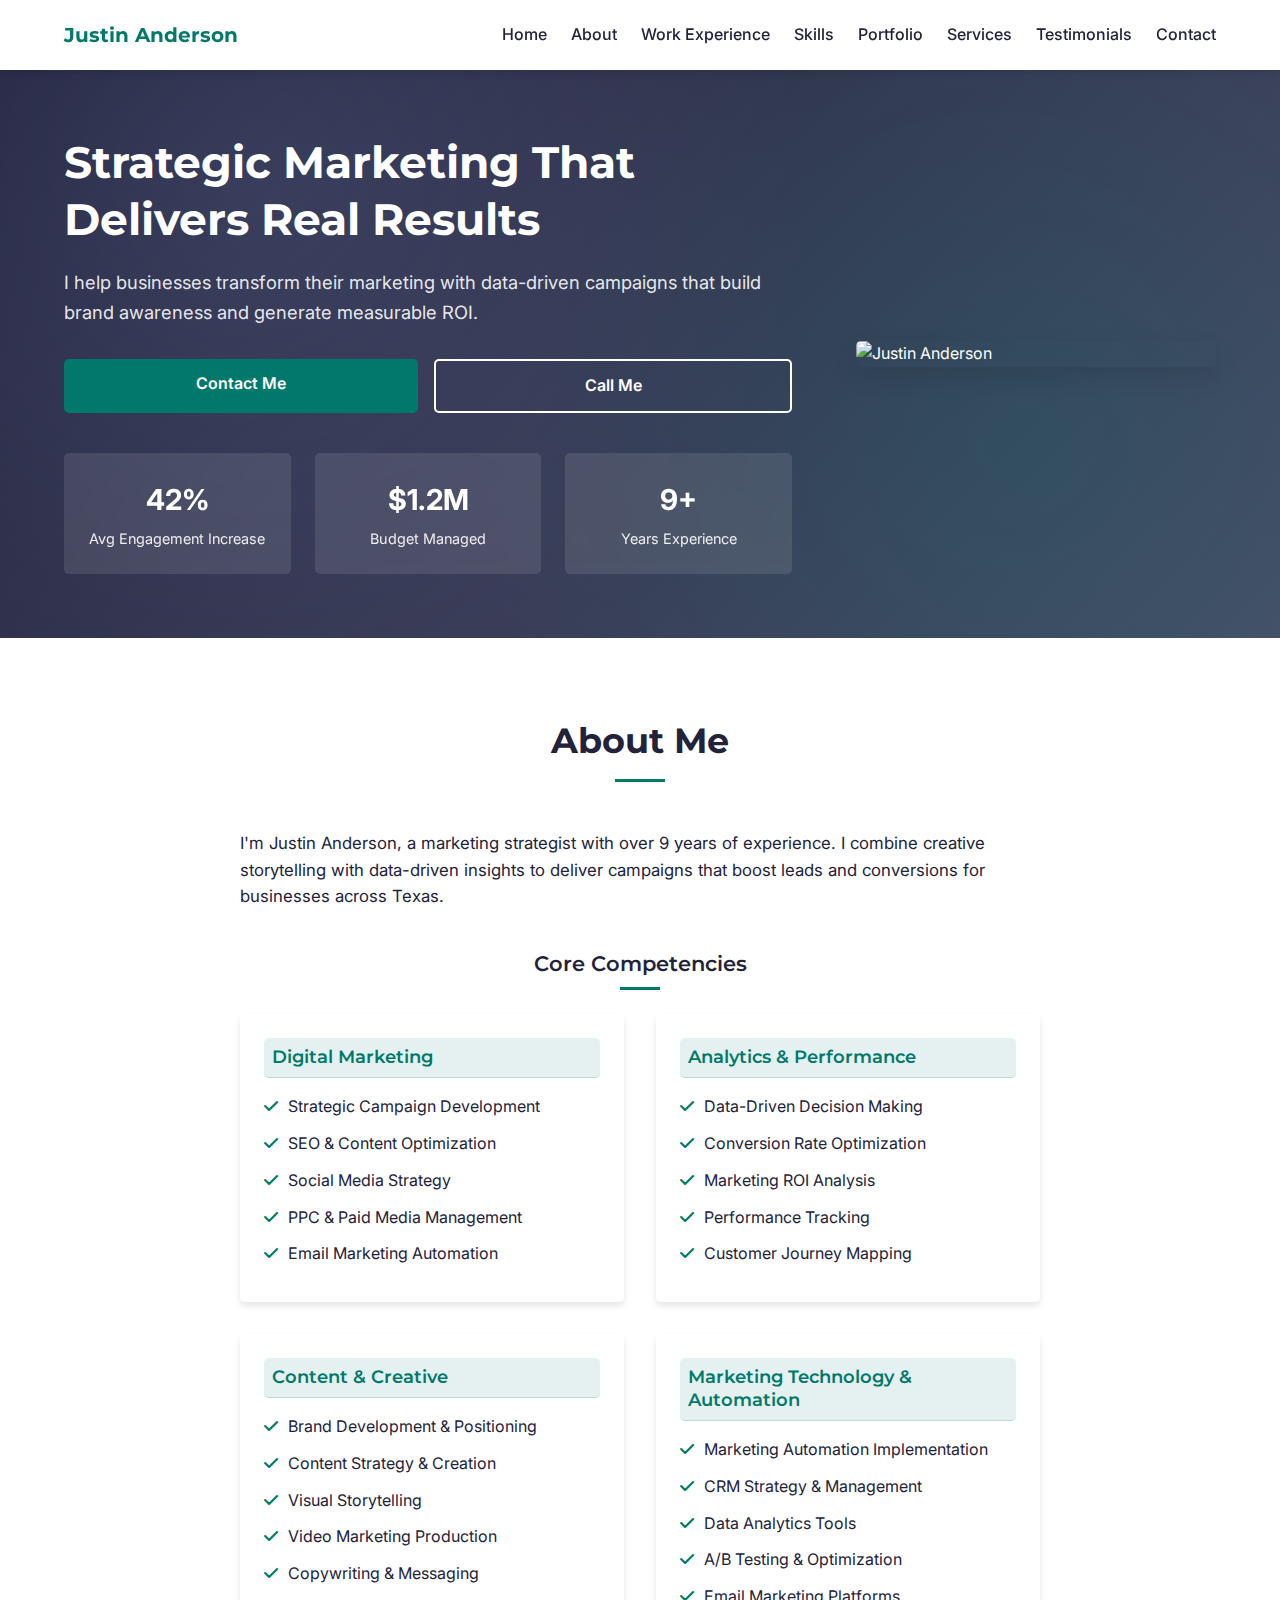
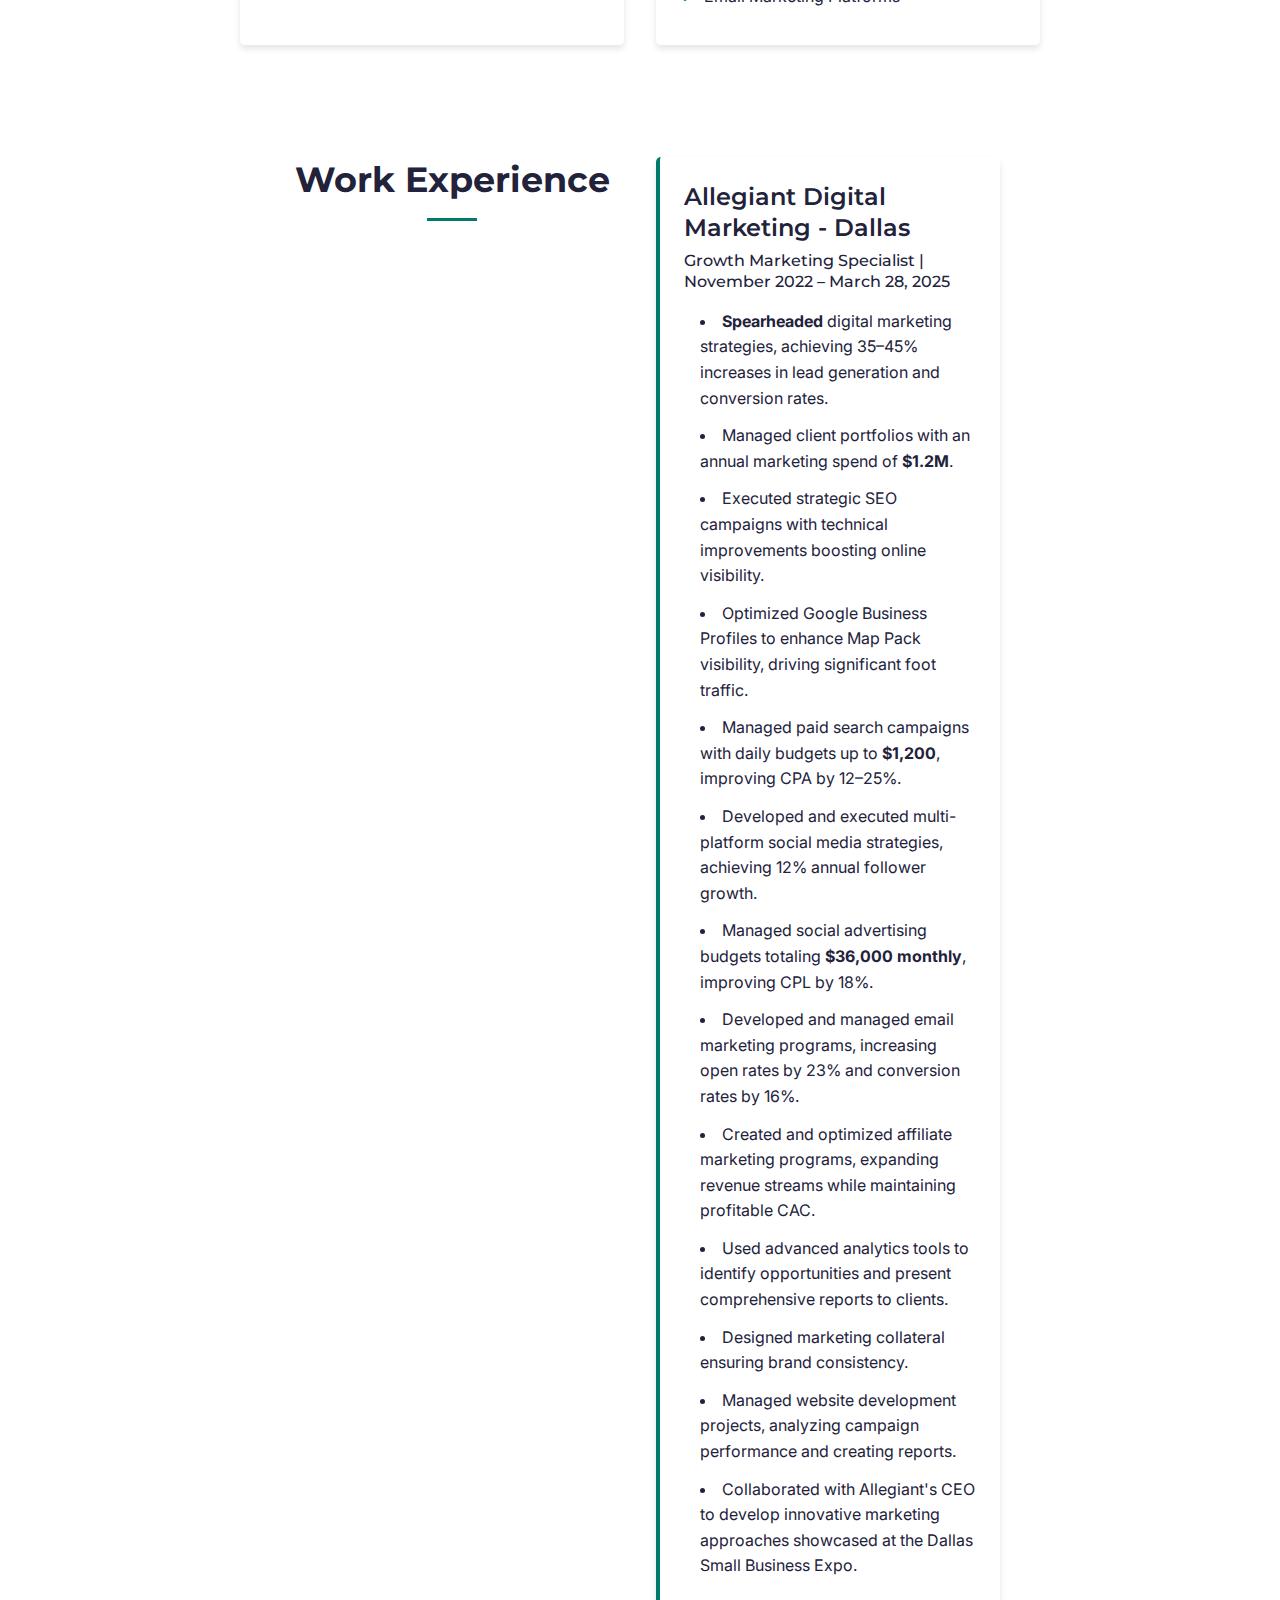
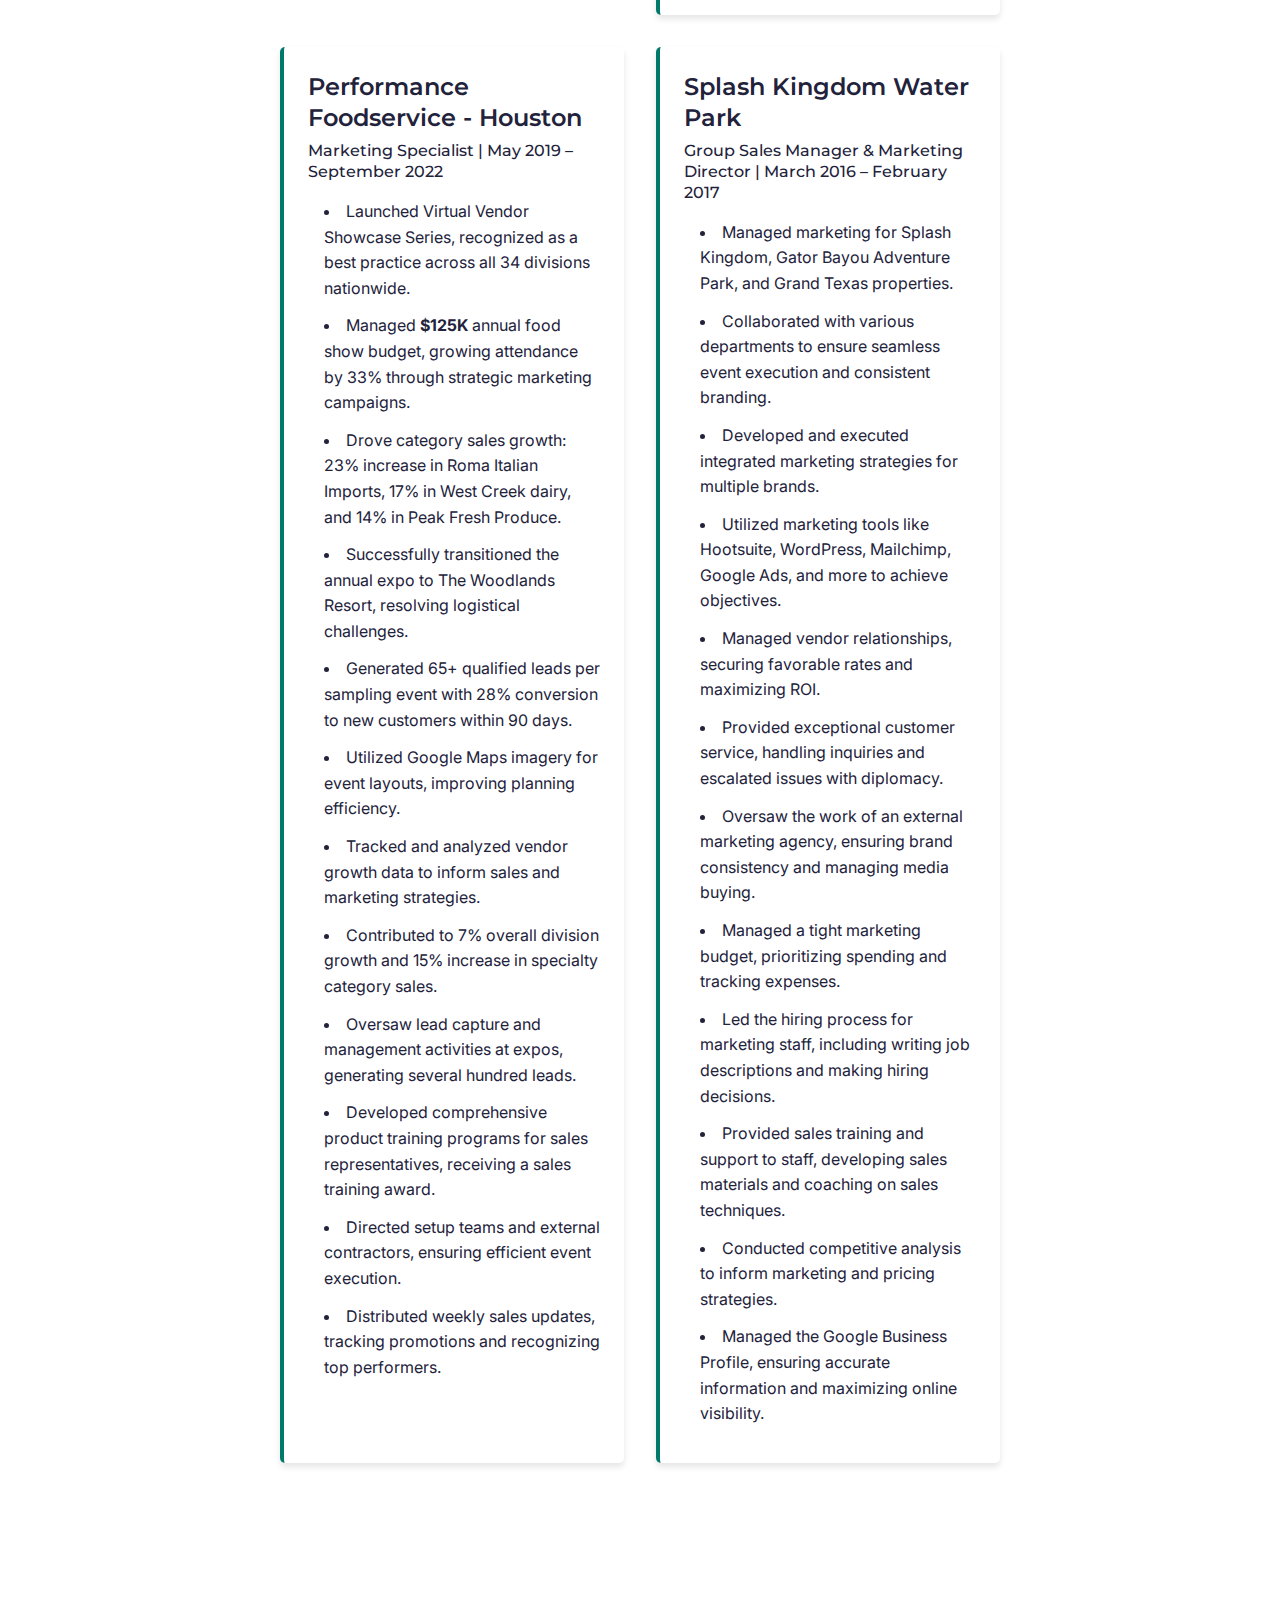
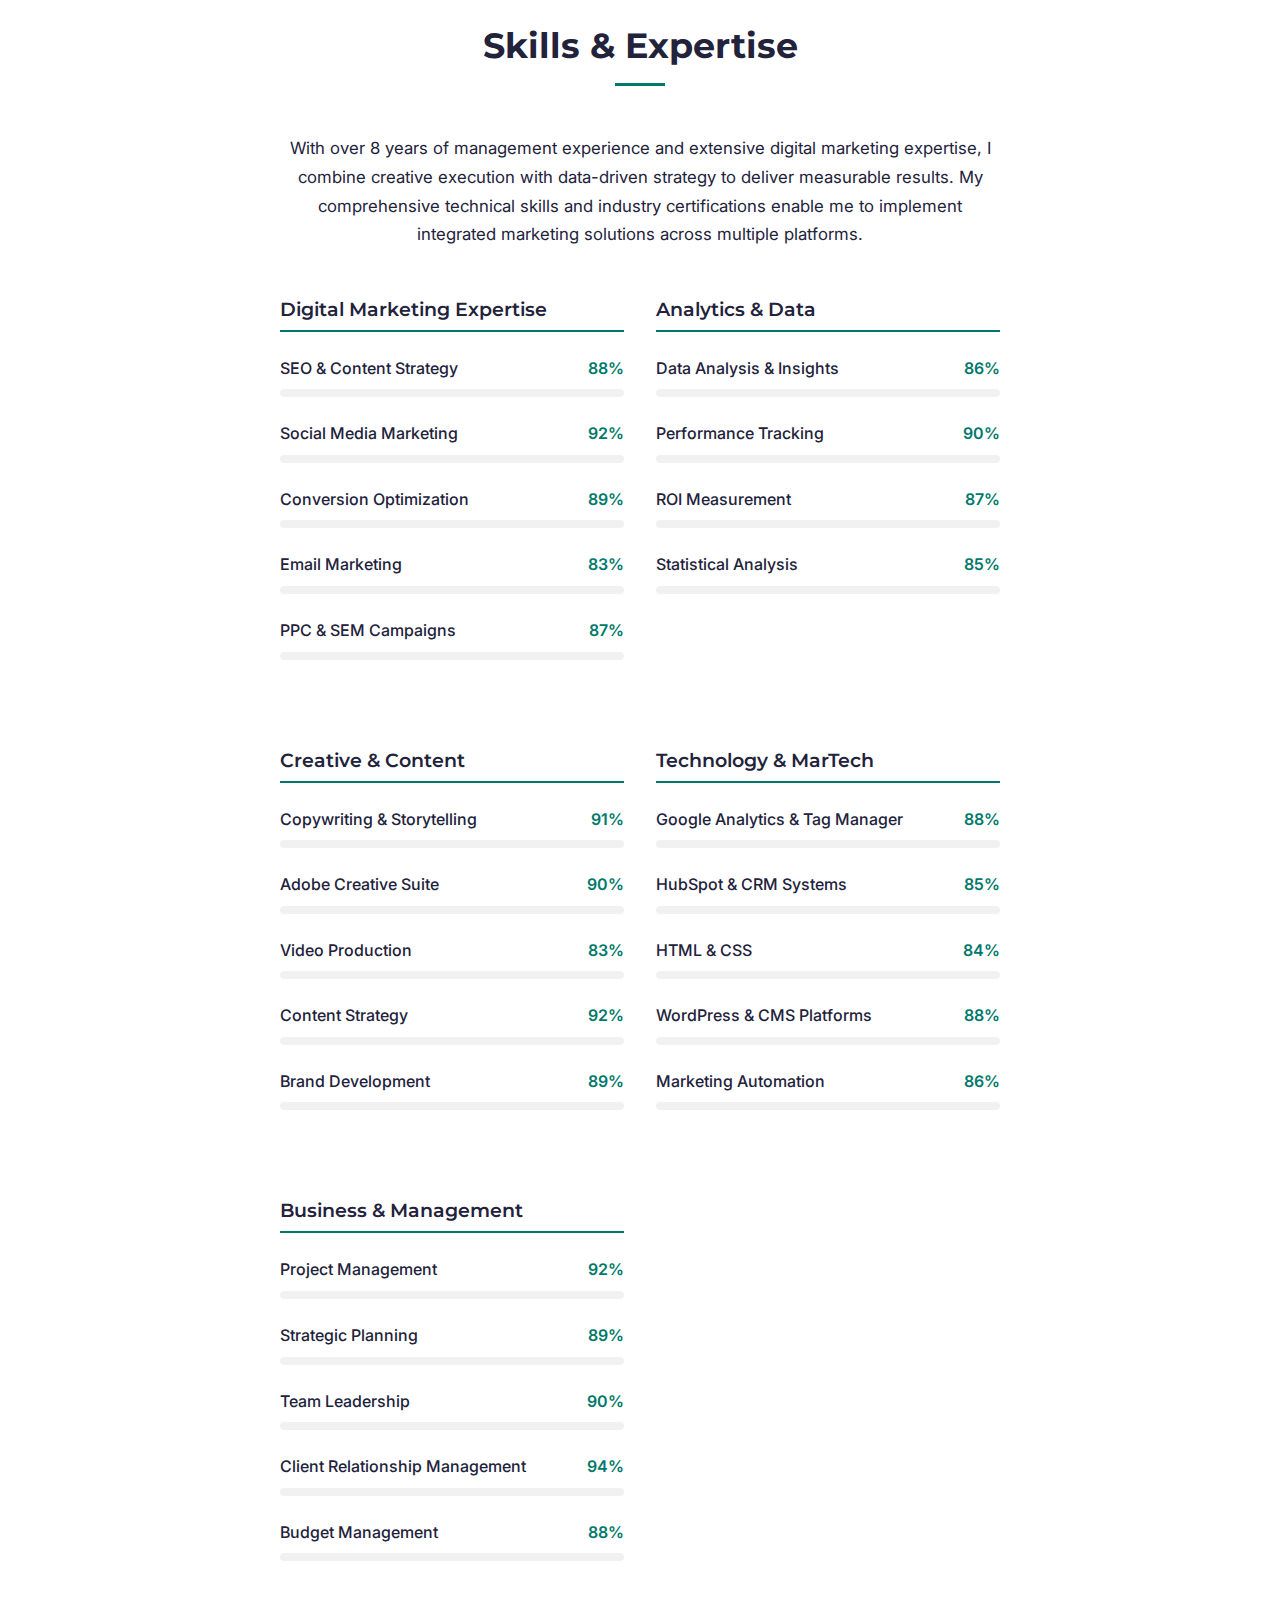
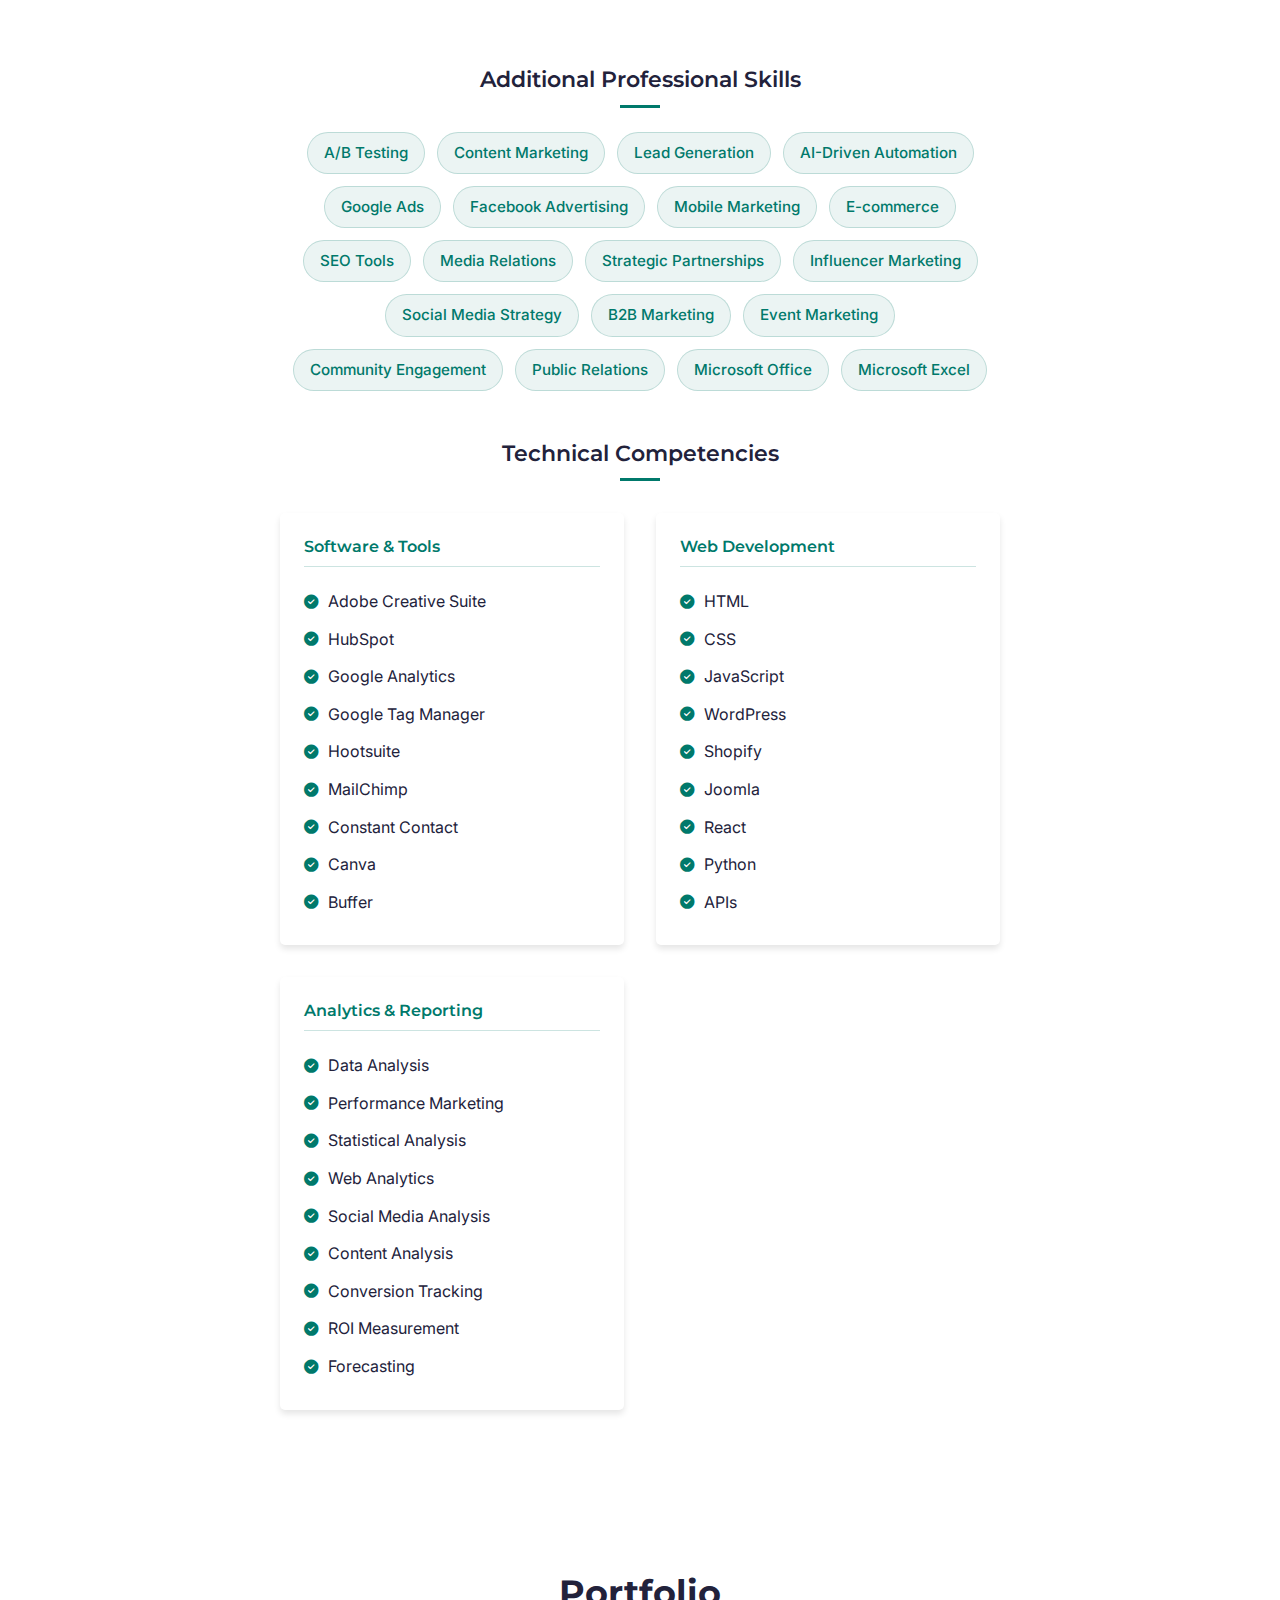
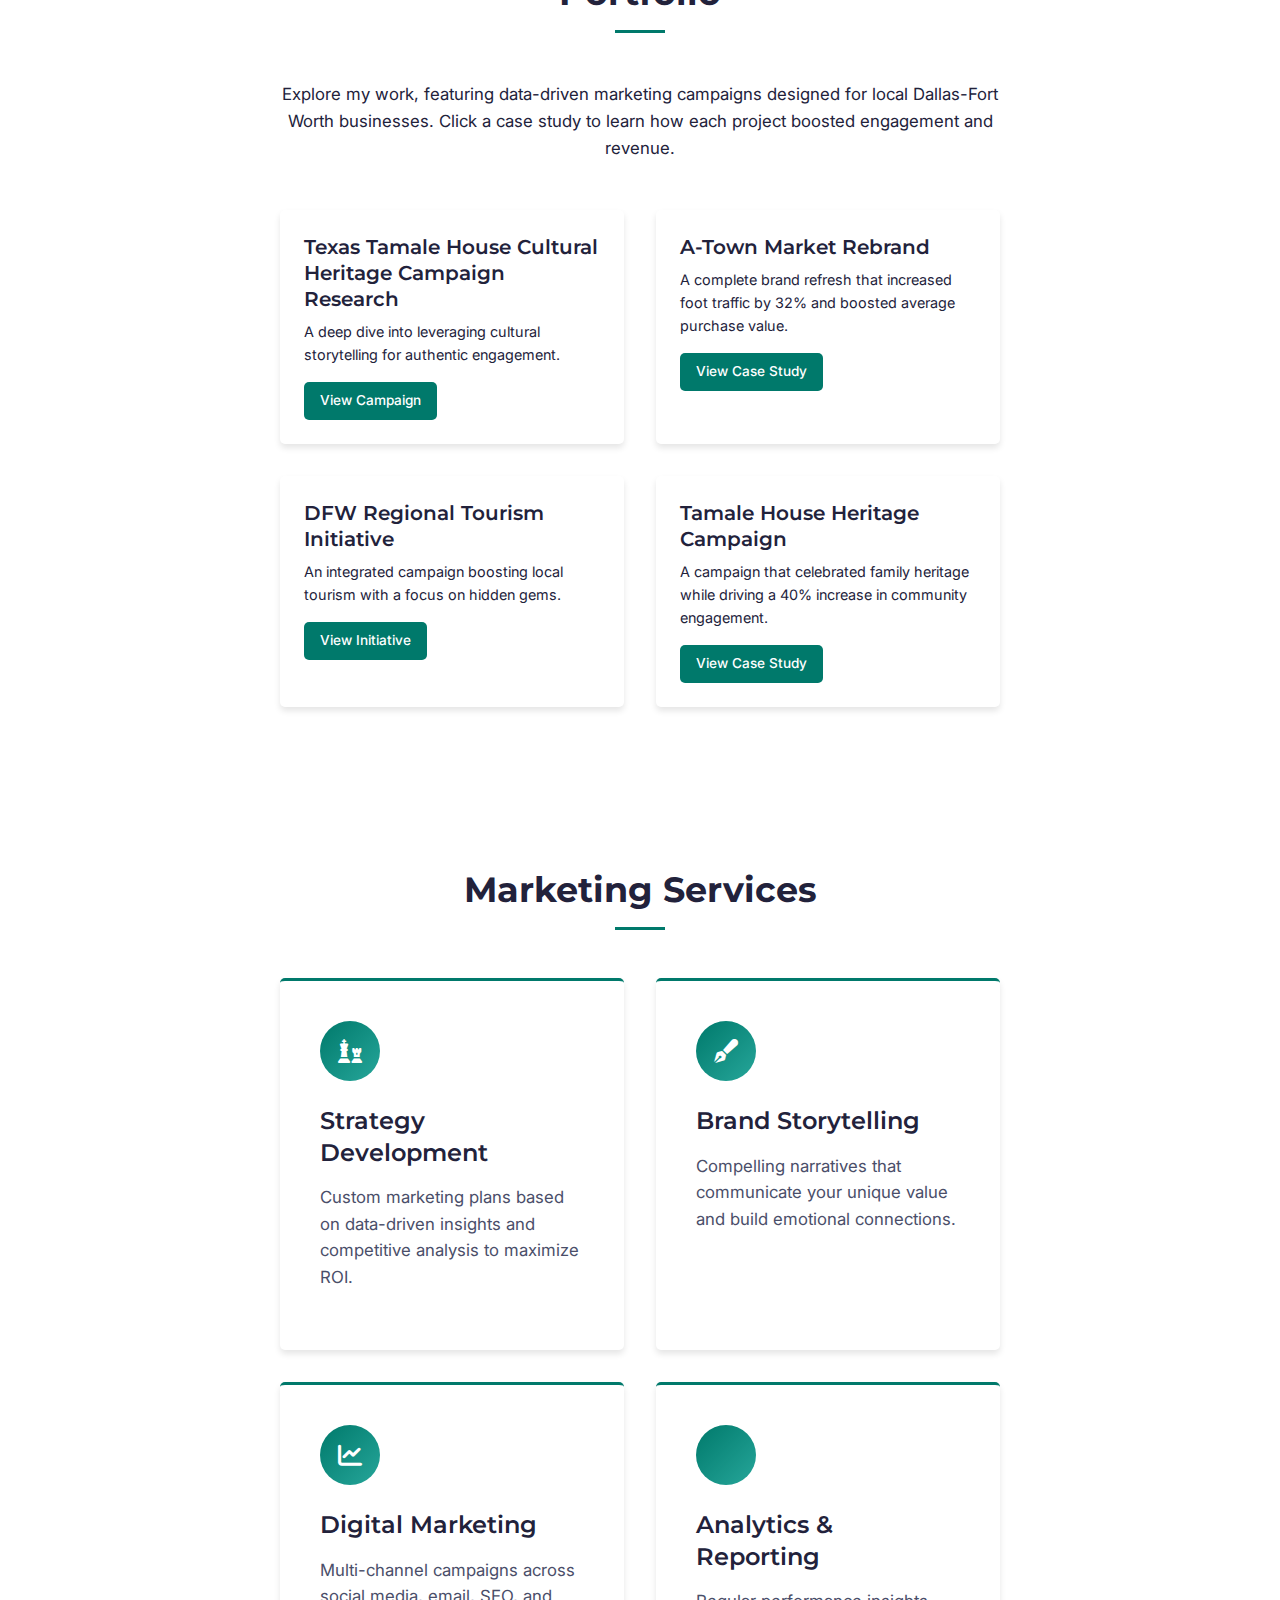
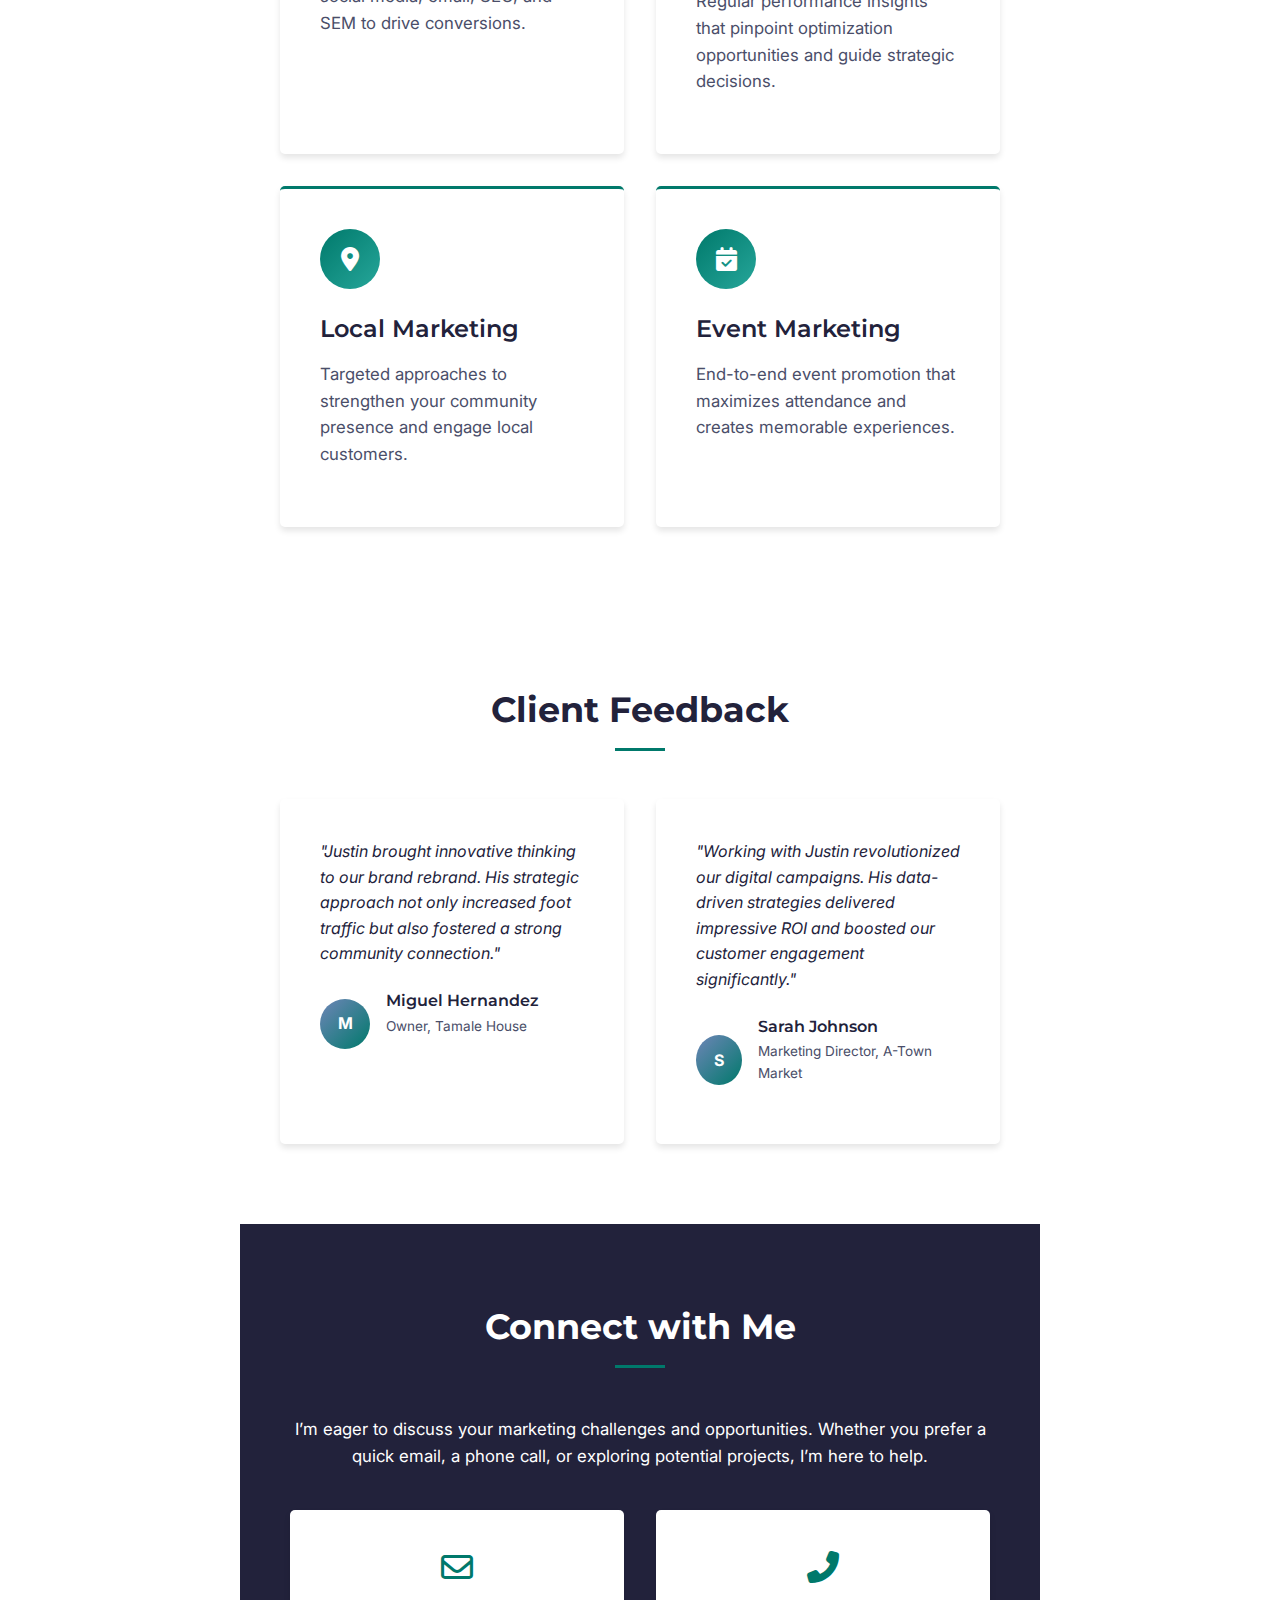
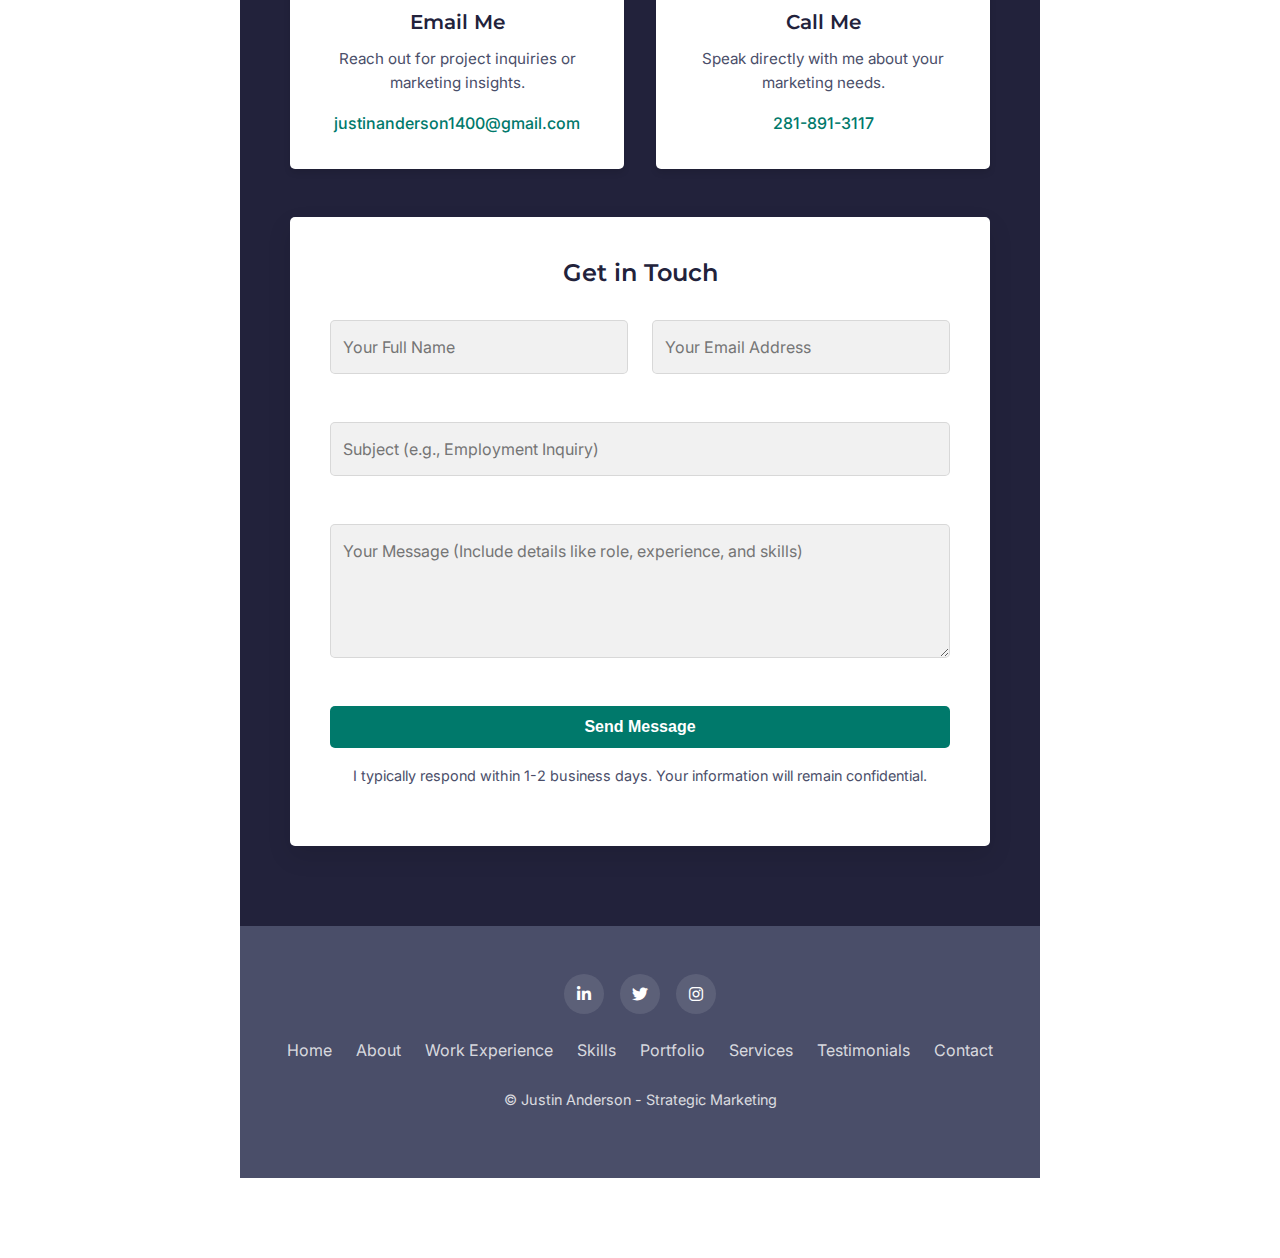
==== commit 77307161: "Update index.html" ====
--- a/index.html
+++ b/index.html
@@ -28,1133 +28,7 @@
   </script>
   
   <style>
-      /* Enhanced Skills Section Styles */
-  .skills-overview {
-    text-align: center;
-    max-width: 900px;
-    margin: 0 auto 3rem;
-    font-size: 1.1rem;
-    line-height: 1.7;
-  }
-  
-  /* Additional Skills Tags */
-  .additional-skills {
-    margin-top: 3rem;
-  }
-  
-  .additional-skills-title {
-    text-align: center;
-    margin-bottom: 1.5rem;
-    font-size: 1.4rem;
-    position: relative;
-  }
-  
-  .additional-skills-title::after {
-    content: "";
-    display: block;
-    width: 40px;
-    height: 3px;
-    background-color: var(--accent);
-    margin: 10px auto 0;
-  }
-  
-  .tags-container {
-    display: flex;
-    flex-wrap: wrap;
-    justify-content: center;
-    gap: 12px;
-    margin: 0 auto;
-    max-width: 1000px;
-  }
-  
-  .skill-tag {
-    background-color: rgba(0, 121, 107, 0.08);
-    color: var(--accent);
-    padding: 8px 16px;
-    border-radius: 50px;
-    font-size: 0.95rem;
-    font-weight: 500;
-    transition: var(--transition);
-    border: 1px solid rgba(0, 121, 107, 0.2);
-  }
-  
-  .skill-tag:hover {
-    background-color: var(--accent);
-    color: var(--white);
-    transform: translateY(-3px);
-    box-shadow: var(--shadow);
-  }
-  
-  /* Technical Skills */
-  .technical-skills {
-    margin-top: 3rem;
-  }
-  
-  .technical-skills-title {
-    text-align: center;
-    margin-bottom: 2rem;
-    font-size: 1.4rem;
-    position: relative;
-  }
-  
-  .technical-skills-title::after {
-    content: "";
-    display: block;
-    width: 40px;
-    height: 3px;
-    background-color: var(--accent);
-    margin: 10px auto 0;
-  }
-  
-  .tech-skills-grid {
-    display: grid;
-    grid-template-columns: repeat(auto-fit, minmax(300px, 1fr));
-    gap: 2rem;
-    max-width: 1000px;
-    margin: 0 auto;
-  }
-  
-  .tech-category {
-    background-color: var(--white);
-    padding: 1.5rem;
-    border-radius: var(--radius);
-    box-shadow: var(--shadow);
-  }
-  
-  .tech-category-title {
-    color: var(--accent);
-    margin-bottom: 1rem;
-    padding-bottom: 0.5rem;
-    border-bottom: 1px solid rgba(0, 121, 107, 0.2);
-  }
-  
-  .tech-list {
-    list-style: none;
-  }
-  
-  .tech-list li {
-    padding: 6px 0;
-    display: flex;
-    align-items: center;
-  }
-  
-  .tech-list li i {
-    color: var(--accent);
-    margin-right: 10px;
-    font-size: 0.9rem;
-  }
-  
-  /* Responsive Adjustments */
-  @media (max-width: 768px) {
-    .tech-skills-grid {
-      grid-template-columns: 1fr;
-    }
-    
-    .skill-tag {
-      font-size: 0.85rem;
-    }
-  }
-    /* === Core Variables === */
-    :root {
-      --primary: #22223B;          /* Deep navy */
-      --primary-light: #4A4E69;      /* Muted purple-blue */
-      --secondary: #6E85B7;          /* Muted blue */
-      --accent: #00796b;             /* Dark teal - main accent */
-      --accent-light: #26a69a;       /* Lighter teal for hover states */
-      --accent-dark: #004d40;        /* Darker teal */
-      --text-dark: #22223B;          /* Main text color */
-      --text-light: #4A4E69;         /* Secondary text */
-      --background: #F5F5F5;         /* Light gray background */
-      --background-alt: #FFFFFF;     /* White background for alternating sections */
-      --white: #FFFFFF;              /* Pure white */
-      --form-bg: #f1f1f1;            /* Slightly darker background for form fields */
-      --success: #2ECC71;            /* Green for success indicators */
-      --warning: #F39C12;            /* Orange for attention elements */
-      --shadow: 0 4px 6px rgba(0, 0, 0, 0.1);
-      --shadow-lg: 0 10px 25px rgba(0, 0, 0, 0.1);
-      --transition: all 0.3s ease;
-      --radius: 5px;
-      --container: 1200px;
-      --section-space: 5rem;
-    }
-
-    /* === Reset & Base Styles === */
-    *, *::before, *::after {
-      box-sizing: border-box;
-      margin: 0;
-      padding: 0;
-    }
-
-    html {
-      scroll-behavior: smooth;
-      scroll-padding-top: 70px;
-    }
-
-    body {
-      font-family: 'Inter', sans-serif;
-      color: var(--text-dark);
-      line-height: 1.6;
-      background: var(--background);
-    }
-
-    img {
-      max-width: 100%;
-      height: auto;
-      display: block;
-    }
-
-    a {
-      text-decoration: none;
-      color: var(--accent);
-      transition: var(--transition);
-    }
-
-    a:hover {
-      color: var(--accent-light);
-    }
-
-    h1, h2, h3, h4 {
-      font-family: 'Montserrat', sans-serif;
-      font-weight: 600;
-      color: var(--primary);
-      line-height: 1.3;
-      margin-bottom: 1rem;
-    }
-
-    h1 { font-size: clamp(2rem, 5vw, 2.75rem); }
-    h2 { font-size: clamp(1.5rem, 4vw, 2.2rem); }
-    h3 { font-size: clamp(1.2rem, 3vw, 1.5rem); }
-
-    p {
-      margin-bottom: 1.2rem;
-      font-size: 1.05rem;
-    }
-
-    .container {
-      width: 90%;
-      max-width: var(--container);
-      margin: 0 auto;
-    }
-
-    .section {
-      padding: var(--section-space) 0;
-      position: relative;
-    }
-
-    .section-alt {
-      background-color: var(--background-alt);
-    }
-
-    .section-title {
-      text-align: center;
-      margin-bottom: 3rem;
-      position: relative;
-      font-weight: 700;
-    }
-
-    .section-title::after {
-      content: "";
-      display: block;
-      width: 50px;
-      height: 3px;
-      background-color: var(--accent);
-      margin: 15px auto 0;
-    }
-
-    .btn {
-      display: inline-block;
-      padding: 12px 24px;
-      font-weight: 600;
-      border-radius: var(--radius);
-      cursor: pointer;
-      transition: var(--transition);
-      text-align: center;
-      font-size: 1rem;
-    }
-
-    .btn-primary {
-      background-color: var(--accent);
-      color: var(--white);
-      border: none;
-    }
-
-    .btn-primary:hover {
-      background-color: var(--accent-light);
-      transform: translateY(-2px);
-      box-shadow: var(--shadow);
-    }
-
-    .btn-secondary {
-      background-color: transparent;
-      color: var(--white);
-      border: 2px solid var(--white);
-    }
-
-    .btn-secondary:hover {
-      background-color: rgba(255, 255, 255, 0.1);
-      transform: translateY(-2px);
-    }
-
-    /* === Header & Navigation === */
-    .header {
-      background-color: var(--white);
-      position: fixed;
-      top: 0;
-      left: 0;
-      right: 0;
-      z-index: 1000;
-      height: 70px;
-      box-shadow: var(--shadow);
-    }
-
-    .navbar {
-      display: flex;
-      justify-content: space-between;
-      align-items: center;
-      height: 100%;
-    }
-
-    .navbar-brand {
-      font-family: 'Montserrat', sans-serif;
-      font-weight: 700;
-      font-size: 1.25rem;
-      color: var (--primary);
-    }
-
-    .navbar-menu {
-      display: flex;
-      list-style: none;
-      gap: 1.5rem;
-      position: relative;
-      transform: none;
-      opacity: 1;
-      pointer-events: auto;
-    }
-
-    .navbar-menu li a {
-      color: var(--text-dark);
-      font-weight: 500;
-      position: relative;
-      padding: 0.5rem 0;
-    }
-
-    .navbar-menu li a::after {
-      content: '';
-      position: absolute;
-      bottom: 0;
-      left: 0;
-      width: 0;
-      height: 2px;
-      background-color: var(--accent);
-      transition: var(--transition);
-    }
-
-    .navbar-menu li a:hover {
-      color: var(--accent);
-    }
-
-    .navbar-menu li a:hover::after {
-      width: 100%;
-    }
-
-    .navbar-toggle {
-      display: none;
-      background: none;
-      border: none;
-      color: var(--primary);
-      font-size: 1.25rem;
-      cursor: pointer;
-    }
-
-    /* === Hero Section === */
-    .hero {
-      background-color: var (--primary);
-      color: var(--white);
-      padding: calc(4rem + 70px) 0 4rem;
-      position: relative;
-      overflow: hidden;
-      background-image: linear-gradient(135deg, var(--primary) 0%, var(--primary-light) 100%);
-    }
-
-    .hero::before {
-      content: '';
-      position: absolute;
-      top: 0;
-      left: 0;
-      right: 0;
-      bottom: 0;
-      background-image: 
-        radial-gradient(circle at 20% 30%, var(--secondary) 0%, transparent 50%),
-        radial-gradient(circle at 80% 70%, var(--accent) 0%, transparent 50%);
-      z-index: 1;
-      opacity: 0.2;
-    }
-
-    .hero-container {
-      position: relative;
-      z-index: 2;
-      display: flex;
-      align-items: center;
-      gap: 4rem;
-      flex-wrap: wrap;
-    }
-
-    .hero-content {
-      flex: 1.5;
-    }
-
-    .hero-title {
-      color: var(--white);
-      margin-bottom: 1.25rem;
-      line-height: 1.3;
-      font-weight: 700;
-    }
-
-    .hero-subtitle {
-      font-size: 1.15rem;
-      margin-bottom: 2rem;
-      color: rgba(255, 255, 255, 0.9);
-    }
-
-    .hero-cta {
-      display: flex;
-      gap: 1rem;
-      margin-bottom: 2.5rem;
-      flex-wrap: wrap;
-    }
-
-    /* Updated CTA to include Email and Phone buttons */
-    .hero-cta a.btn {
-      flex: 1;
-      text-align: center;
-    }
-
-    .hero-image {
-      flex: 1;
-      max-width: 360px;
-      border-radius: var(--radius);
-      overflow: hidden;
-      box-shadow: var(--shadow-lg);
-    }
-
-    .hero-image img {
-      display: block;
-      width: 100%;
-      height: auto;
-    }
-    
-    /* === Stats within Hero ===*/
-    .stats-container {
-      display: flex;
-      gap: 1.5rem;
-      flex-wrap: wrap;
-    }
-
-    .stat-card {
-      flex: 1;
-      background-color: rgba(255, 255, 255, 0.1);
-      backdrop-filter: blur(5px);
-      padding: 1.5rem;
-      border-radius: var(--radius);
-      text-align: center;
-    }
-
-    .stat-number {
-      font-size: 1.8rem;
-      font-weight: 700;
-      color: var (--accent-light);
-      margin-bottom: 0.25rem;
-    }
-
-    .stat-label {
-      font-size: 0.9rem;
-      color: rgba(255, 255, 255, 0.9);
-    }
-
-    /* === About Section === */
-    .about-content {
-      max-width: 800px;
-      margin: 0 auto;
-    }
-
-    .skill-list {
-      display: grid;
-      grid-template-columns: repeat(auto-fit, minmax(200px, 1fr));
-      gap: 1rem;
-      list-style: none;
-      margin-top: 2rem;
-    }
-
-    .skill-list li {
-      position: relative;
-      padding-left: 1.5rem;
-      margin-bottom: 0.5rem;
-    }
-
-    .skill-list li::before {
-      content: "✓";
-      position: absolute;
-      left: 0;
-      color: var(--accent);
-      font-weight: bold;
-    }
-
-    /* === Skills Section === */
-    .skills-container {
-      display: grid;
-      grid-template-columns: repeat(auto-fit, minmax(300px, 1fr));
-      gap: 2rem;
-      margin-top: 2rem;
-    }
-
-    .skill-category {
-      margin-bottom: 2rem;
-    }
-
-    .skill-category-title {
-      font-size: 1.2rem;
-      margin-bottom: 1.5rem;
-      position: relative;
-      padding-bottom: 0.5rem;
-      color: var(--text-dark);
-      border-bottom: 2px solid var(--accent);
-    }
-
-    .skill-item {
-      margin-bottom: 1.5rem;
-    }
-
-    .skill-info {
-      display: flex;
-      justify-content: space-between;
-      margin-bottom: 0.5rem;
-    }
-
-    .skill-name {
-      font-weight: 500;
-      color: var(--text-dark);
-    }
-
-    .skill-percentage {
-      color: var(--accent);
-      font-weight: 600;
-    }
-
-    .skill-bar {
-      height: 8px;
-      background-color: var(--form-bg);
-      border-radius: 4px;
-      overflow: hidden;
-    }
-
-    .skill-progress {
-      height: 100%;
-      background-color: var(--accent);
-      border-radius: 4px;
-      width: 0;
-      transition: width 1.5s ease;
-    }
-
-    /* === Work Experience Section === */
-    .experience-container {
-      max-width: 800px;
-      margin: 3rem auto 0;
-    }
-
-    .experience-item {
-      margin-bottom: 2.5rem;
-      padding: 1.5rem;
-      background-color: var(--white);
-      border-left: 4px solid var(--accent);
-      box-shadow: var(--shadow);
-      border-radius: var(--radius);
-    }
-
-    .experience-item h3 {
-      margin-bottom: 0.5rem;
-      color: var(--primary);
-    }
-
-    .experience-item h4 {
-      margin-bottom: 1rem;
-      color: var(--text-dark);
-      font-weight: 500;
-    }
-
-    .experience-item ul {
-      list-style: disc inside;
-      margin-left: 1rem;
-    }
-
-    .experience-item ul li {
-      margin-bottom: 0.75rem;
-      font-size: 1rem;
-    }
-
-    /* === Portfolio Section === */
-    .portfolio-intro {
-      text-align: center;
-      max-width: 800px;
-      margin: 0 auto 3rem;
-    }
-
-    .portfolio-grid {
-      display: grid;
-      grid-template-columns: repeat(2, 1fr);
-      gap: 2rem;
-    }
-
-    .portfolio-item {
-      position: relative;
-      border-radius: var(--radius);
-      overflow: hidden;
-      box-shadow: var(--shadow);
-      height: auto;
-      transition: var(--transition);
-      background-color: var(--white);
-      padding: 1.5rem;
-    }
-
-    .portfolio-item:hover {
-      transform: translateY(-5px);
-      box-shadow: var(--shadow-lg);
-    }
-
-    .portfolio-content {
-      position: relative;
-      z-index: 2;
-      color: var(--white);
-    }
-
-    .portfolio-title {
-      font-size: 1.25rem;
-      color: var(--primary);
-      margin-bottom: 0.5rem;
-    }
-
-    .portfolio-desc {
-      font-size: 0.9rem;
-      margin-bottom: 1rem;
-      color: var(--text-dark);
-    }
-
-    .portfolio-link {
-      display: inline-block;
-      padding: 8px 16px;
-      background-color: var(--accent);
-      color: var(--white);
-      border-radius: var(--radius);
-      font-size: 0.85rem;
-      font-weight: 500;
-      transition: var(--transition);
-    }
-
-    .portfolio-link:hover {
-      background-color: var(--accent-light);
-      color: var(--white);
-    }
-
-    /* === Services Section === */
-    .services-grid {
-      display: grid;
-      grid-template-columns: repeat(auto-fit, minmax(300px, 1fr));
-      gap: 2rem;
-    }
-
-    .service-card {
-      background-color: var (--white);
-      border-radius: var(--radius);
-      padding: 2.5rem;
-      box-shadow: var(--shadow);
-      transition: var(--transition);
-      position: relative;
-      overflow: hidden;
-      border-top: 3px solid var(--accent);
-    }
-
-    .service-card:hover {
-      transform: translateY(-5px);
-      box-shadow: var(--shadow-lg);
-    }
-
-    .service-icon {
-      display: inline-flex;
-      align-items: center;
-      justify-content: center;
-      width: 60px;
-      height: 60px;
-      background: linear-gradient(135deg, var(--accent), var(--accent-light));
-      color: var(--white);
-      border-radius: 50%;
-      margin-bottom: 1.5rem;
-      font-size: 1.5rem;
-      transition: var(--transition);
-    }
-
-    .service-card:hover .service-icon {
-      transform: rotate(10deg) scale(1.05);
-    }
-
-    .service-title {
-      margin-bottom: 1rem;
-    }
-
-    .service-desc {
-      color: var(--text-light);
-    }
-
-    /* === Testimonials Section === */
-    .testimonials-grid {
-      display: grid;
-      grid-template-columns: repeat(2, 1fr);
-      gap: 2rem;
-    }
-
-    .testimonial {
-      background-color: var (--white);
-      border-radius: var(--radius);
-      padding: 2.5rem;
-      box-shadow: var(--shadow);
-      position: relative;
-    }
-
-    .testimonial::before {
-      content: "";
-      position: absolute;
-      top: 1rem;
-      left: 1rem;
-      font-size: 5rem;
-      color: var(--accent);
-      opacity: 0.25;
-      font-family: serif;
-      line-height: 1;
-    }
-
-    .testimonial-content {
-      position: relative;
-      margin-bottom: 1.5rem;
-      font-style: italic;
-      z-index: 1;
-    }
-
-    .testimonial-author {
-      display: flex;
-      align-items: center;
-    }
-
-    .author-image {
-      width: 50px;
-      height: 50px;
-      border-radius: 50%;
-      margin-right: 1rem;
-      background: linear-gradient(135deg, var(--secondary), var(--accent));
-      color: var(--white);
-      display: flex;
-      align-items: center;
-      justify-content: center;
-      font-weight: bold;
-    }
-
-    .author-info h4 {
-      margin-bottom: 0.25rem;
-      font-weight: 600;
-    }
-
-    .author-position {
-      font-size: 0.85rem;
-      color: var(--text-light);
-    }
-
-    .contact {
-      background-color: var(--primary);
-      color: var(--white);
-      padding: var(--section-space) 0;
-    }
-
-    .contact-container {
-      max-width: 700px;
-      margin: 0 auto;
-    }
-
-    .contact .section-title {
-      color: var(--white);
-    }
-
-    .contact-intro {
-      text-align: center;
-      margin-bottom: 2.5rem;
-    }
-
-    .contact-options {
-      display: grid;
-      grid-template-columns: repeat(auto-fit, minmax(250px, 1fr));
-      gap: 2rem;
-      margin-bottom: 3rem;
-    }
-    
-    .contact-option {
-      background-color: var(--white);
-      padding: 2rem;
-      border-radius: var(--radius);
-      text-align: center;
-      box-shadow: var(--shadow);
-      transition: var(--transition);
-    }
-    
-    .contact-option:hover {
-      transform: translateY(-5px);
-      box-shadow: var(--shadow-lg);
-    }
-    
-    .contact-icon {
-      font-size: 2rem;
-      color: var(--accent);
-      margin-bottom: 1rem;
-    }
-    
-    .contact-option h3 {
-      margin-bottom: 0.75rem;
-      font-size: 1.25rem;
-    }
-    
-    .contact-option p {
-      margin-bottom: 1rem;
-      color: var(--text-light);
-      font-size: 0.95rem;
-    }
-    
-    .contact-link {
-      display: inline-block;
-      color: var(--accent);
-      font-weight: 500;
-      position: relative;
-    }
-    
-    .contact-link::after {
-      content: '';
-      position: absolute;
-      bottom: -2px;
-      left: 0;
-      width: 0;
-      height: 2px;
-      background-color: var(--accent);
-      transition: var(--transition);
-    }
-    
-    .contact-link:hover::after {
-      width: 100%;
-    }
-    
-    .contact-form-container {
-      background-color: var(--white);
-      border-radius: var(--radius);
-      padding: 2.5rem;
-      box-shadow: var(--shadow-lg);
-    }
-    
-    .form-title {
-      text-align: center;
-      margin-bottom: 2rem;
-      color: var(--primary);
-    }
-    
-    .form-grid {
-      display: grid;
-      grid-template-columns: repeat(2, 1fr);
-      gap: 1.5rem;
-    }
-    
-    .form-group {
-      position: relative;
-      margin-bottom: 1.5rem;
-    }
-    
-    .form-group.full {
-      grid-column: span 2;
-    }
-    
-    .form-control {
-      width: 100%;
-      padding: 1rem 0.75rem;
-      font-size: 1rem;
-      border: 1px solid rgba(0,0,0,0.1);
-      border-radius: var(--radius);
-      background-color: var(--form-bg);
-      transition: var(--transition);
-      font-family: 'Inter', sans-serif;
-    }
-    
-    .form-control:focus {
-      border-color: var(--accent);
-      background-color: var(--white);
-      outline: none;
-      box-shadow: 0 0 0 3px rgba(0, 121, 107, 0.15);
-    }
-    
-    .form-submit {
-      background-color: var(--accent);
-      color: var(--white);
-      border: none;
-      padding: 0.75rem 1.5rem;
-      border-radius: var(--radius);
-      font-weight: 600;
-      cursor: pointer;
-      transition: var(--transition);
-      width: 100%;
-      font-size: 1rem;
-      margin-top: 1rem;
-    }
-    
-    .form-submit:hover {
-      background-color: var(--accent-light);
-      transform: translateY(-2px);
-      box-shadow: 0 5px 15px rgba(0, 0, 0, 0.1);
-    }
-    
-    .form-note {
-      text-align: center;
-      margin-top: 1rem;
-      font-size: 0.9rem;
-      color: var(--text-light);
-    }
-
-    /* === Footer === */
-    .footer {
-      background-color: var(--primary-light);
-      padding: 3rem 0;
-      color: var(--white);
-      text-align: center;
-    }
-
-    .social-links {
-      display: flex;
-      justify-content: center;
-      gap: 1rem;
-      margin-bottom: 1.5rem;
-    }
-
-    .social-link {
-      display: flex;
-      align-items: center;
-      justify-content: center;
-      width: 40px;
-      height: 40px;
-      background-color: rgba(255, 255, 255, 0.1);
-      border-radius: 50%;
-      color: var(--white);
-      transition: var(--transition);
-    }
-
-    .social-link:hover {
-      background-color: var(--accent);
-      transform: translateY(-3px);
-      color: var(--white);
-    }
-
-    .footer-links {
-      display: flex;
-      justify-content: center;
-      flex-wrap: wrap;
-      gap: 1.5rem;
-      margin-bottom: 1.5rem;
-    }
-
-    .footer-links a {
-      color: rgba(255, 255, 255, 0.8);
-    }
-
-    .footer-links a:hover {
-      color: var(--white);
-    }
-
-    .copyright {
-      opacity: 0.8;
-      font-size: 0.9rem;
-    }
-
-    /* === Responsive Design === */
-    @media (max-width: 992px) {
-      .testimonials-grid {
-        grid-template-columns: 1fr;
-      }
-    }
-
-    @media (max-width: 768px) {
-      :root {
-        --section-space: 4rem;
-      }
-
-      .hero-container {
-        flex-direction: column-reverse;
-      }
-
-      .hero-image {
-        margin: 0 auto;
-      }
-
-      .hero-content {
-        text-align: center;
-      }
-
-      .hero-cta {
-        justify-content: center;
-      }
-
-      .stats-container {
-        flex-direction: column;
-      }
-
-      .portfolio-grid {
-        grid-template-columns: 1fr;
-      }
-
-      .navbar-toggle {
-        display: block;
-      }
-
-      .navbar-menu {
-        position: fixed;
-        top: 70px;
-        left: 0;
-        right: 0;
-        background-color: var(--white);
-        flex-direction: column;
-        align-items: center;
-        box-shadow: var(--shadow);
-        transform: translateY(-150%);
-        opacity: 0;
-        pointer-events: none;
-        transition: var(--transition);
-      }
-
-      .navbar-menu.active {
-        transform: translateY(0);
-        opacity: 1;
-        pointer-events: all;
-      }
-
-      .form-grid {
-        grid-template-columns: 1fr;
-      }
-
-      .form-group.full {
-        grid-column: span 1;
-      }
-      
-      .experience-container {
-        margin: 2rem auto;
-      }
-      
-      .experience-item {
-        padding: 1rem;
-      }
-    }
-
-    @media (max-width: 576px) {
-      .section {
-        padding: 3rem 0;
-      }
-
-      .hero-cta {
-        flex-direction: column;
-        gap: 1rem;
-      }
-
-      .btn {
-        width: 100%;
-      }
-
-      .services-grid {
-        grid-template-columns: 1fr;
-      }
-    }
-  /* Enhanced About Section Styles */
-.core-competencies {
-  margin-top: 2.5rem;
-}
-
-.competencies-title {
-  margin-bottom: 1.5rem;
-  text-align: center;
-  font-size: 1.3rem;
-  position: relative;
-}
-
-.competencies-title::after {
-  content: "";
-  display: block;
-  width: 40px;
-  height: 3px;
-  background-color: var(--accent);
-  margin: 10px auto 0;
-}
-
-.competencies-grid {
-  display: grid;
-  grid-template-columns: repeat(auto-fit, minmax(280px, 1fr));
-  gap: 2rem;
-  animation: fadeIn 1s ease-out; /* Added fade-in animation */
-}
-
-.competency-column {
-  background-color: var(--white);
-  padding: 1.5rem;
-  border-radius: var(--radius);
-  box-shadow: var(--shadow);
-  transition: var(--transition);
-}
-
-.competency-column:hover {
-  transform: translateY(-5px);
-  box-shadow: var(--shadow-lg);
-}
-
-.competency-category {
-  color: var(--accent);
-  margin-bottom: 1rem;
-  padding-bottom: 0.5rem;
-  border-bottom: 1px solid rgba(0, 121, 107, 0.2);
-  font-size: 1.1rem;
-  /* Optional: Add background for better distinction */
-  background-color: rgba(0, 121, 107, 0.1);
-  padding: 0.5rem;
-  border-radius: var(--radius);
-}
-
-.competency-list {
-  list-style: none;
-}
-
-.competency-list li {
-  margin-bottom: 0.8rem;
-  display: flex;
-  align-items: center;
-  line-height: 1.5; /* Improved readability */
-}
-
-.competency-list li i {
-  color: var(--accent);
-  margin-right: 10px;
-}
-
-/* Fade-in animation */
-@keyframes fadeIn {
-  from {
-    opacity: 0;
-    transform: translateY(20px);
-  }
-  to {
-    opacity: 1;
-    transform: translateY(0);
-  }
-}
-
-/* Responsive adjustments */
-@media (max-width: 768px) {
-  .competencies-grid {
-    grid-template-columns: 1fr;
-  }
-}
+  .btn-primary:hover,.experience-item,.header{box-shadow:var(--shadow)}.navbar-menu li a,body{color:var(--text-dark)}.contact-link:hover::after,.hero-image img,.navbar-menu li a:hover::after{width:100%}.hero-image img,img{height:auto;display:block}.hero,.hero-image,.portfolio-item,.service-card,.skill-bar{overflow:hidden}.btn,.contact-intro,.contact-option,.footer,.form-note,.form-title,.hero-cta a.btn,.portfolio-intro,.section-title,.stat-card{text-align:center}.competency-list,.navbar-menu,.skill-list,.tech-list{list-style:none}.skill-tag{color:var(--accent);transition:var(--transition);pointer-events:none}.skill-progress{background-color:var(--accent)}.experience-container{display:grid;grid-template-columns:repeat(auto-fit,minmax(600px,1fr))}.experience-item{background-color:var(--white);border-left:4px solid var(--accent);border-radius:var(--radius);max-width:100%}:root{--primary:#22223B;--primary-light:#4A4E69;--secondary:#6E85B7;--accent:#00796b;--accent-light:#26a69a;--accent-dark:#004d40;--text-dark:#22223B;--text-light:#4A4E69;--background:#F5F5F5;--background-alt:#FFFFFF;--white:#FFFFFF;--form-bg:#f1f1f1;--success:#2ECC71;--warning:#F39C12;--shadow:0 4px 6px rgba(0, 0, 0, 0.1);--shadow-lg:0 10px 25px rgba(0, 0, 0, 0.1);--transition:all 0.3s ease;--radius:5px;--container:1200px;--section-space:5rem}.btn,.navbar-menu li a::after,a{transition:var(--transition)}*,::after,::before{box-sizing:border-box;margin:0;padding:0}html{scroll-behavior:smooth;scroll-padding-top:70px}body{font-family:Inter,sans-serif;line-height:1.6;background:var(--background)}.navbar-brand,h1,h2,h3,h4{font-family:Montserrat,sans-serif}.navbar-menu li a:hover,a{color:var(--accent)}img{max-width:100%}a{text-decoration:none}a:hover{color:var(--accent-light)}h1,h2,h3,h4{font-weight:600;color:var(--primary);line-height:1.3;margin-bottom:1rem}h1{font-size:clamp(2rem, 5vw, 2.75rem)}h2{font-size:clamp(1.5rem, 4vw, 2.2rem)}h3{font-size:clamp(1.2rem, 3vw, 1.5rem)}p{margin-bottom:1.2rem;font-size:1.05rem}.container{width:90%;max-width:var(--container);margin:0 auto}.section{padding:var(--section-space) 0;position:relative}.section-alt{background-color:var(--background-alt)}.btn-primary,.navbar-menu li a::after,.section-title::after{background-color:var(--accent)}.section-title{margin-bottom:3rem;position:relative;font-weight:700}.section-title::after{content:"";display:block;width:50px;height:3px;margin:15px auto 0}.hero::before,.navbar-menu li a::after{content:'';bottom:0;left:0;position:absolute}.btn{display:inline-block;padding:12px 24px;font-weight:600;border-radius:var(--radius);cursor:pointer;font-size:1rem}.btn-primary{color:var(--white);border:none}.btn-primary:hover{background-color:var(--accent-light);transform:translateY(-2px)}.btn-secondary{background-color:transparent;color:var(--white);border:2px solid var(--white)}.btn-secondary:hover{background-color:rgba(255,255,255,.1);transform:translateY(-2px)}.header{background-color:var(--white);position:fixed;top:0;left:0;right:0;z-index:1000;height:70px}.hero,.hero-container,.navbar-menu,.navbar-menu li a,.portfolio-content,.portfolio-item,.skill-list li{position:relative}.navbar{display:flex;justify-content:space-between;align-items:center;height:100%}.navbar-brand{font-weight:700;font-size:1.25rem;color:var (--primary)}.navbar-menu{display:flex;gap:1.5rem;transform:none;opacity:1;pointer-events:auto}.navbar-menu li a{font-weight:500;padding:.5rem 0}.navbar-menu li a::after{width:0;height:2px}.navbar-toggle{display:none;background:0 0;border:none;color:var(--primary);font-size:1.25rem;cursor:pointer}.hero-image,.stat-card{border-radius:var(--radius)}.hero,.hero-title{color:var(--white)}.hero{background-color:var (--primary);padding:calc(4rem + 70px) 0 4rem;background-image:linear-gradient(135deg,var(--primary) 0,var(--primary-light) 100%)}.hero::before{top:0;right:0;background-image:radial-gradient(circle at 20% 30%,var(--secondary) 0,transparent 50%),radial-gradient(circle at 80% 70%,var(--accent) 0,transparent 50%);z-index:1;opacity:.2}.hero-container{z-index:2;display:flex;align-items:center;gap:4rem;flex-wrap:wrap}.hero-content{flex:1.5}.hero-title{margin-bottom:1.25rem;line-height:1.3;font-weight:700}.hero-subtitle{font-size:1.15rem;margin-bottom:2rem;color:rgba(255,255,255,.9)}.hero-cta{display:flex;gap:1rem;margin-bottom:2.5rem;flex-wrap:wrap}.hero-cta a.btn{flex:1}.hero-image{flex:1;max-width:360px;box-shadow:var(--shadow-lg)}.stats-container{display:flex;gap:1.5rem;flex-wrap:wrap}.stat-card{flex:1;background-color:rgba(255,255,255,.1);backdrop-filter:blur(5px);padding:1.5rem}.stat-number{font-size:1.8rem;font-weight:700;color:var (--accent-light);margin-bottom:.25rem}.stat-label{font-size:.9rem;color:rgba(255,255,255,.9)}.about-content{max-width:800px;margin:0 auto}.skill-list{display:grid;grid-template-columns:repeat(auto-fit,minmax(200px,1fr));gap:1rem;margin-top:2rem}.skill-list li{padding-left:1.5rem;margin-bottom:.5rem}.skill-list li::before{content:"✓";position:absolute;left:0;color:var(--accent);font-weight:700}.experience-container,.skills-container{display:grid;grid-template-columns:repeat(auto-fit,minmax(300px,1fr));gap:2rem;margin-top:2rem}.skill-category{margin-bottom:2rem}.skill-category-title{font-size:1.2rem;margin-bottom:1.5rem;position:relative;padding-bottom:.5rem;color:var(--text-dark);border-bottom:2px solid var(--accent)}.skill-item{margin-bottom:1.5rem}.skill-info{display:flex;justify-content:space-between;margin-bottom:.5rem}.skill-name{font-weight:500;color:var(--text-dark)}.skill-percentage{color:var(--accent);font-weight:600}.skill-bar{height:8px;background-color:var(--form-bg);border-radius:4px}.skill-progress{background-color:var(--accent);height:100%;background-color:var(--accent);border-radius:4px;width:0;transition:width 1s ease-out}.experience-item,.portfolio-item{box-shadow:var(--shadow);background-color:var(--white);padding:1.5rem}.experience-item,.portfolio-item,.portfolio-link,.service-card{border-radius:var(--radius)}.skill-bar:hover .skill-progress{transition:width .5s ease-in-out}.experience-item{border-left:4px solid var(--accent);transition:transform .3s,box-shadow .3s}.contact-option,.portfolio-item,.portfolio-link,.service-card,.service-icon{transition:var(--transition)}.competency-column:hover,.contact-option:hover,.experience-item:hover,.portfolio-item:hover,.service-card:hover{transform:translateY(-5px);box-shadow:var(--shadow-lg)}.experience-item h3{margin-bottom:.5rem;color:var(--primary)}.experience-item h4{margin-bottom:1rem;color:var(--text-dark);font-weight:500}.experience-item ul{list-style:disc inside;margin-left:1rem;line-height:1.6}.experience-item ul li{margin-bottom:.75rem;font-size:1rem}.portfolio-intro{max-width:800px;margin:0 auto 3rem}.portfolio-grid,.testimonials-grid{display:grid;grid-template-columns:repeat(2,1fr);gap:2rem}.portfolio-item{height:auto}.portfolio-content{z-index:2;color:var(--white)}.portfolio-title{font-size:1.25rem;color:var(--primary);margin-bottom:.5rem}.portfolio-desc{font-size:.9rem;margin-bottom:1rem;color:var(--text-dark)}.portfolio-link{display:inline-block;padding:8px 16px;background-color:var(--accent);color:var(--white);font-size:.85rem;font-weight:500}.service-card,.testimonial{padding:2.5rem;box-shadow:var(--shadow);position:relative}.portfolio-link:hover{background-color:var(--accent-light);color:var(--white)}.services-grid{display:grid;grid-template-columns:repeat(auto-fit,minmax(300px,1fr));gap:2rem}.service-card{background-color:var (--white);border-top:3px solid var(--accent)}.service-icon{display:inline-flex;align-items:center;justify-content:center;width:60px;height:60px;background:linear-gradient(135deg,var(--accent),var(--accent-light));color:var(--white);border-radius:50%;margin-bottom:1.5rem;font-size:1.5rem}.service-card:hover .service-icon{transform:rotate(10deg) scale(1.05)}.service-title{margin-bottom:1rem}.service-desc{color:var(--text-light)}.testimonial{background-color:var (--white);border-radius:var(--radius)}.testimonial::before{content:"";position:absolute;top:1rem;left:1rem;font-size:5rem;color:var(--accent);opacity:.25;font-family:serif;line-height:1}.testimonial-content{position:relative;margin-bottom:1.5rem;font-style:italic;z-index:1}.testimonial-author{display:flex;align-items:center}.author-image{width:50px;height:50px;border-radius:50%;margin-right:1rem;background:linear-gradient(135deg,var(--secondary),var(--accent));color:var(--white);display:flex;align-items:center;justify-content:center;font-weight:700}.author-info h4{margin-bottom:.25rem;font-weight:600}.author-position{font-size:.85rem;color:var(--text-light)}.contact,.contact .section-title,.footer-links a:hover{color:var(--white)}.contact{background-color:var(--primary);padding:var(--section-space) 0}.contact-container{max-width:700px;margin:0 auto}.contact-intro{margin-bottom:2.5rem}.contact-options{display:grid;grid-template-columns:repeat(auto-fit,minmax(250px,1fr));gap:2rem;margin-bottom:3rem}.contact-option{background-color:var(--white);padding:2rem;border-radius:var(--radius);box-shadow:var(--shadow)}.contact-icon{font-size:2rem;color:var(--accent);margin-bottom:1rem}.form-control,.form-submit{width:100%;font-size:1rem;transition:var(--transition)}.contact-option h3{margin-bottom:.75rem;font-size:1.25rem}.contact-option p{margin-bottom:1rem;color:var(--text-light);font-size:.95rem}.contact-link{display:inline-block;color:var(--accent);font-weight:500;position:relative}.contact-link::after{content:'';position:absolute;bottom:-2px;left:0;width:0;height:2px;background-color:var(--accent);transition:var(--transition)}.contact-form-container{background-color:var(--white);border-radius:var(--radius);padding:2.5rem;box-shadow:var(--shadow-lg)}.form-title{margin-bottom:2rem;color:var(--primary)}.footer-links,.form-group,.social-links{margin-bottom:1.5rem}.form-grid{display:grid;grid-template-columns:repeat(2,1fr);gap:1.5rem}.form-group{position:relative}.form-group.full{grid-column:span 2}.form-control{padding:1rem .75rem;border:1px solid rgba(0,0,0,.1);border-radius:var(--radius);background-color:var(--form-bg);font-family:Inter,sans-serif}.form-control:focus{border-color:var(--accent);background-color:var(--white);outline:0;box-shadow:0 0 0 3px rgba(0,121,107,.15)}.form-submit{background-color:var(--accent);color:var(--white);border:none;padding:.75rem 1.5rem;border-radius:var(--radius);font-weight:600;cursor:pointer;margin-top:1rem}.competency-category,.tech-category-title{border-bottom:1px solid rgba(0,121,107,.2)}.form-submit:hover{background-color:var(--accent-light);transform:translateY(-2px);box-shadow:0 5px 15px rgba(0,0,0,.1)}.form-note{margin-top:1rem;font-size:.9rem;color:var(--text-light)}.footer,.skill-tag:hover,.social-link,.social-link:hover{color:var(--white)}.footer{background-color:var(--primary-light);padding:3rem 0}.social-links{display:flex;justify-content:center;gap:1rem}.social-link{display:flex;align-items:center;justify-content:center;width:40px;height:40px;background-color:rgba(255,255,255,.1);border-radius:50%;transition:var(--transition)}.social-link:hover{background-color:var(--accent);transform:translateY(-3px)}.footer-links{display:flex;justify-content:center;flex-wrap:wrap;gap:1.5rem}.footer-links a{color:rgba(255,255,255,.8)}.copyright{opacity:.8;font-size:.9rem}@media (max-width:992px){.experience-container,.testimonials-grid{grid-template-columns:1fr}}@media (max-width:768px){:root{--section-space:4rem}.hero-container{flex-direction:column-reverse}.hero-image{margin:0 auto}.hero-content{text-align:center}.hero-cta{justify-content:center}.stats-container{flex-direction:column}.form-grid,.portfolio-grid{grid-template-columns:1fr}.navbar-toggle{display:block}.navbar-menu{position:fixed;top:70px;left:0;right:0;background-color:var(--white);flex-direction:column;align-items:center;box-shadow:var(--shadow);transform:translateY(-150%);opacity:0;pointer-events:none;transition:var(--transition)}.navbar-menu.active{transform:translateY(0);opacity:1;pointer-events:all}.form-group.full{grid-column:span 1}.experience-container{margin:2rem auto}.experience-item{padding:1rem}}.additional-skills-title,.competencies-title,.technical-skills-title{text-align:center;position:relative}@media (max-width:576px){.section{padding:3rem 0}.hero-cta{flex-direction:column;gap:1rem}.btn{width:100%}.services-grid{grid-template-columns:1fr}}.core-competencies{margin-top:2.5rem}.competencies-title{margin-bottom:1.5rem;font-size:1.3rem}.additional-skills-title::after,.competencies-title::after,.technical-skills-title::after{content:"";display:block;width:40px;height:3px;background-color:var(--accent);margin:10px auto 0}.competencies-grid{display:grid;grid-template-columns:repeat(auto-fit,minmax(280px,1fr));gap:2rem;animation:1s ease-out fadeIn}.competency-column{background-color:var(--white);padding:1.5rem;border-radius:var(--radius);box-shadow:var(--shadow);transition:var(--transition)}.competency-category{color:var(--accent);margin-bottom:1rem;font-size:1.1rem;background-color:rgba(0,121,107,.1);padding:.5rem;border-radius:var(--radius)}.competency-list li{margin-bottom:.8rem;display:flex;align-items:center;line-height:1.5}.competency-list li i{color:var(--accent);margin-right:10px}@keyframes fadeIn{from{opacity:0;transform:translateY(20px)}to{opacity:1;transform:translateY(0)}}.skills-overview{text-align:center;max-width:900px;margin:0 auto 3rem;font-size:1.1rem;line-height:1.7}.additional-skills,.technical-skills{margin-top:3rem}.additional-skills-title{margin-bottom:1.5rem;font-size:1.4rem}.tags-container{display:flex;flex-wrap:wrap;justify-content:center;gap:12px;margin:0 auto;max-width:1000px}.skill-tag{background-color:rgba(0,121,107,.08);color:var(--accent);padding:8px 16px;border-radius:50px;font-size:.95rem;font-weight:500;transition:var(--transition);border:1px solid rgba(0,121,107,.2)}.skill-tag:hover{background-color:var(--accent);transform:translateY(-3px);box-shadow:var(--shadow)}.technical-skills-title{margin-bottom:2rem;font-size:1.4rem}.tech-skills-grid{display:grid;grid-template-columns:repeat(auto-fit,minmax(300px,1fr));gap:2rem;max-width:1000px;margin:0 auto}.tech-category{background-color:var(--white);padding:1.5rem;border-radius:var(--radius);box-shadow:var(--shadow)}.tech-category-title{color:var(--accent);margin-bottom:1rem;padding-bottom:.5rem}.tech-list li{padding:6px 0;display:flex;align-items:center}.tech-list li i{color:var(--accent);margin-right:10px;font-size:.9rem}@media (max-width:768px){.competencies-grid,.tech-skills-grid{grid-template-columns:1fr}.skill-tag{font-size:.85rem}}
   </style>
 </head>
 <body>
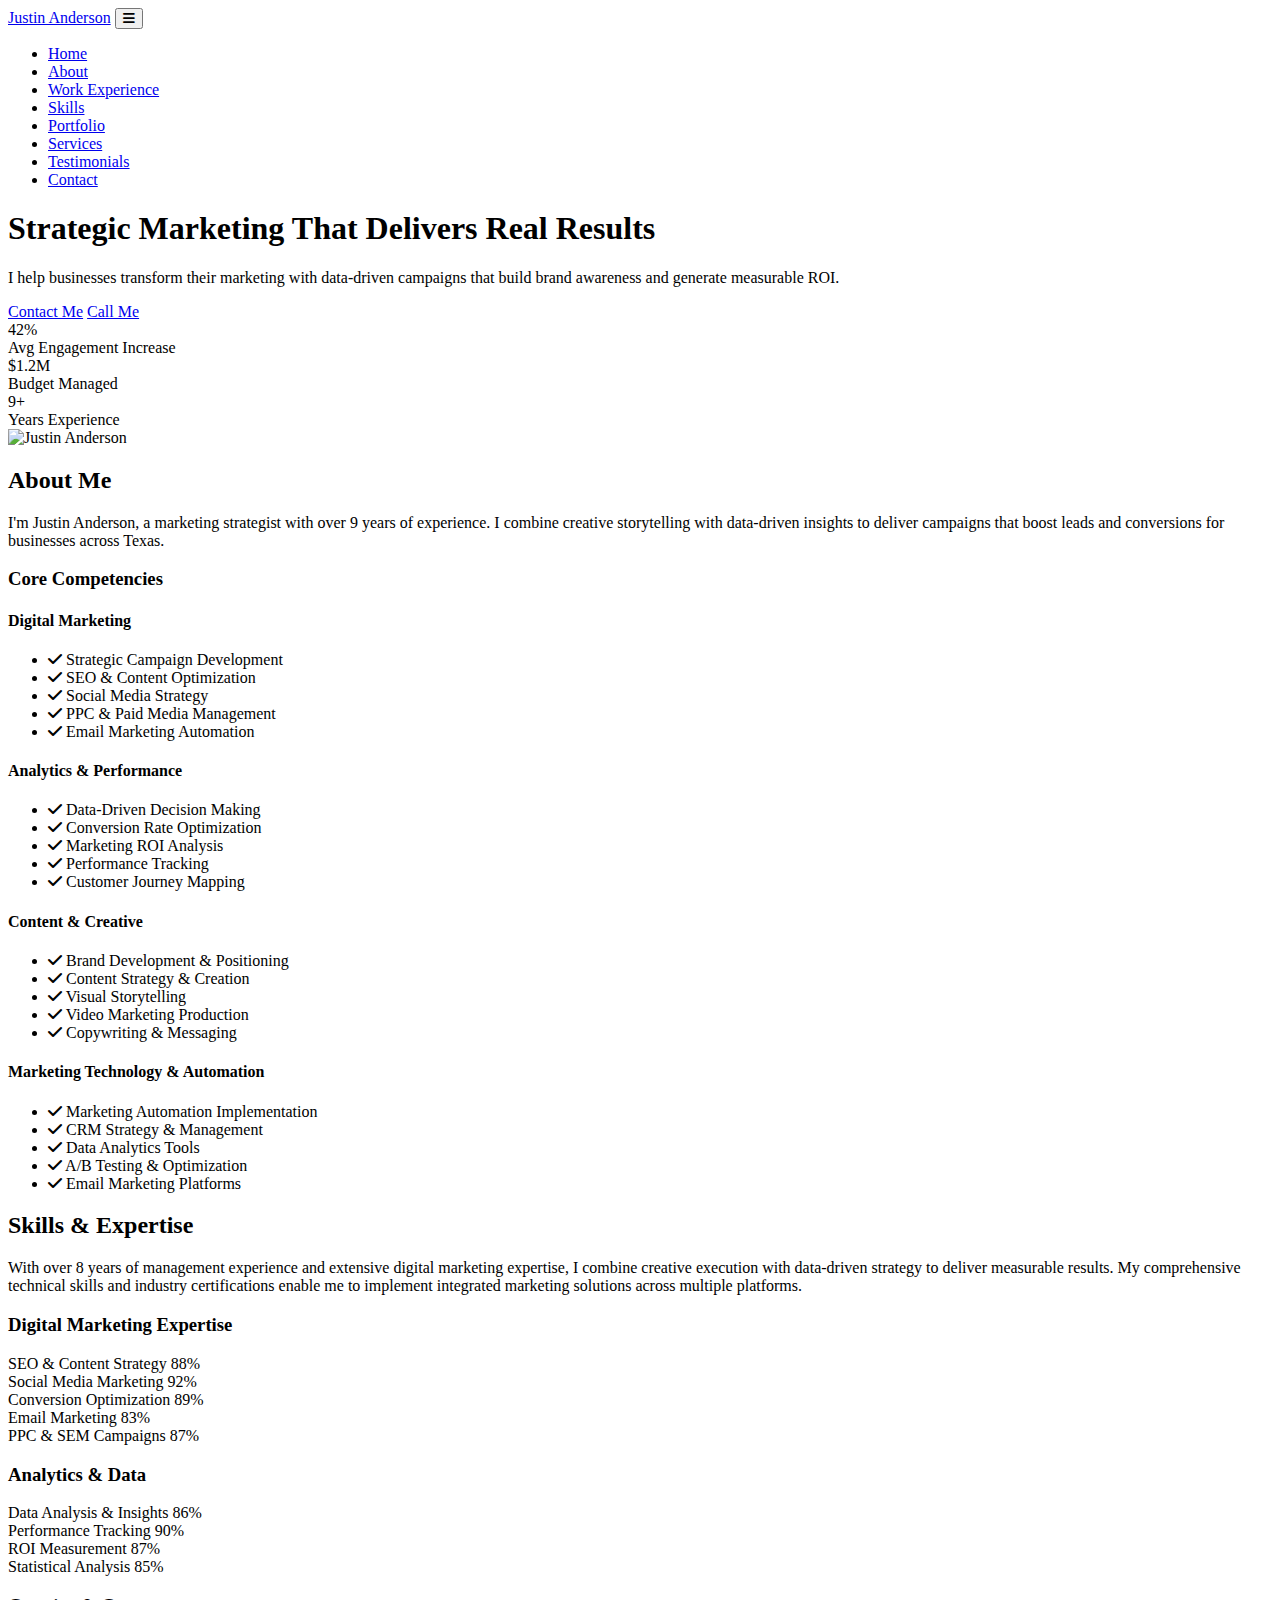
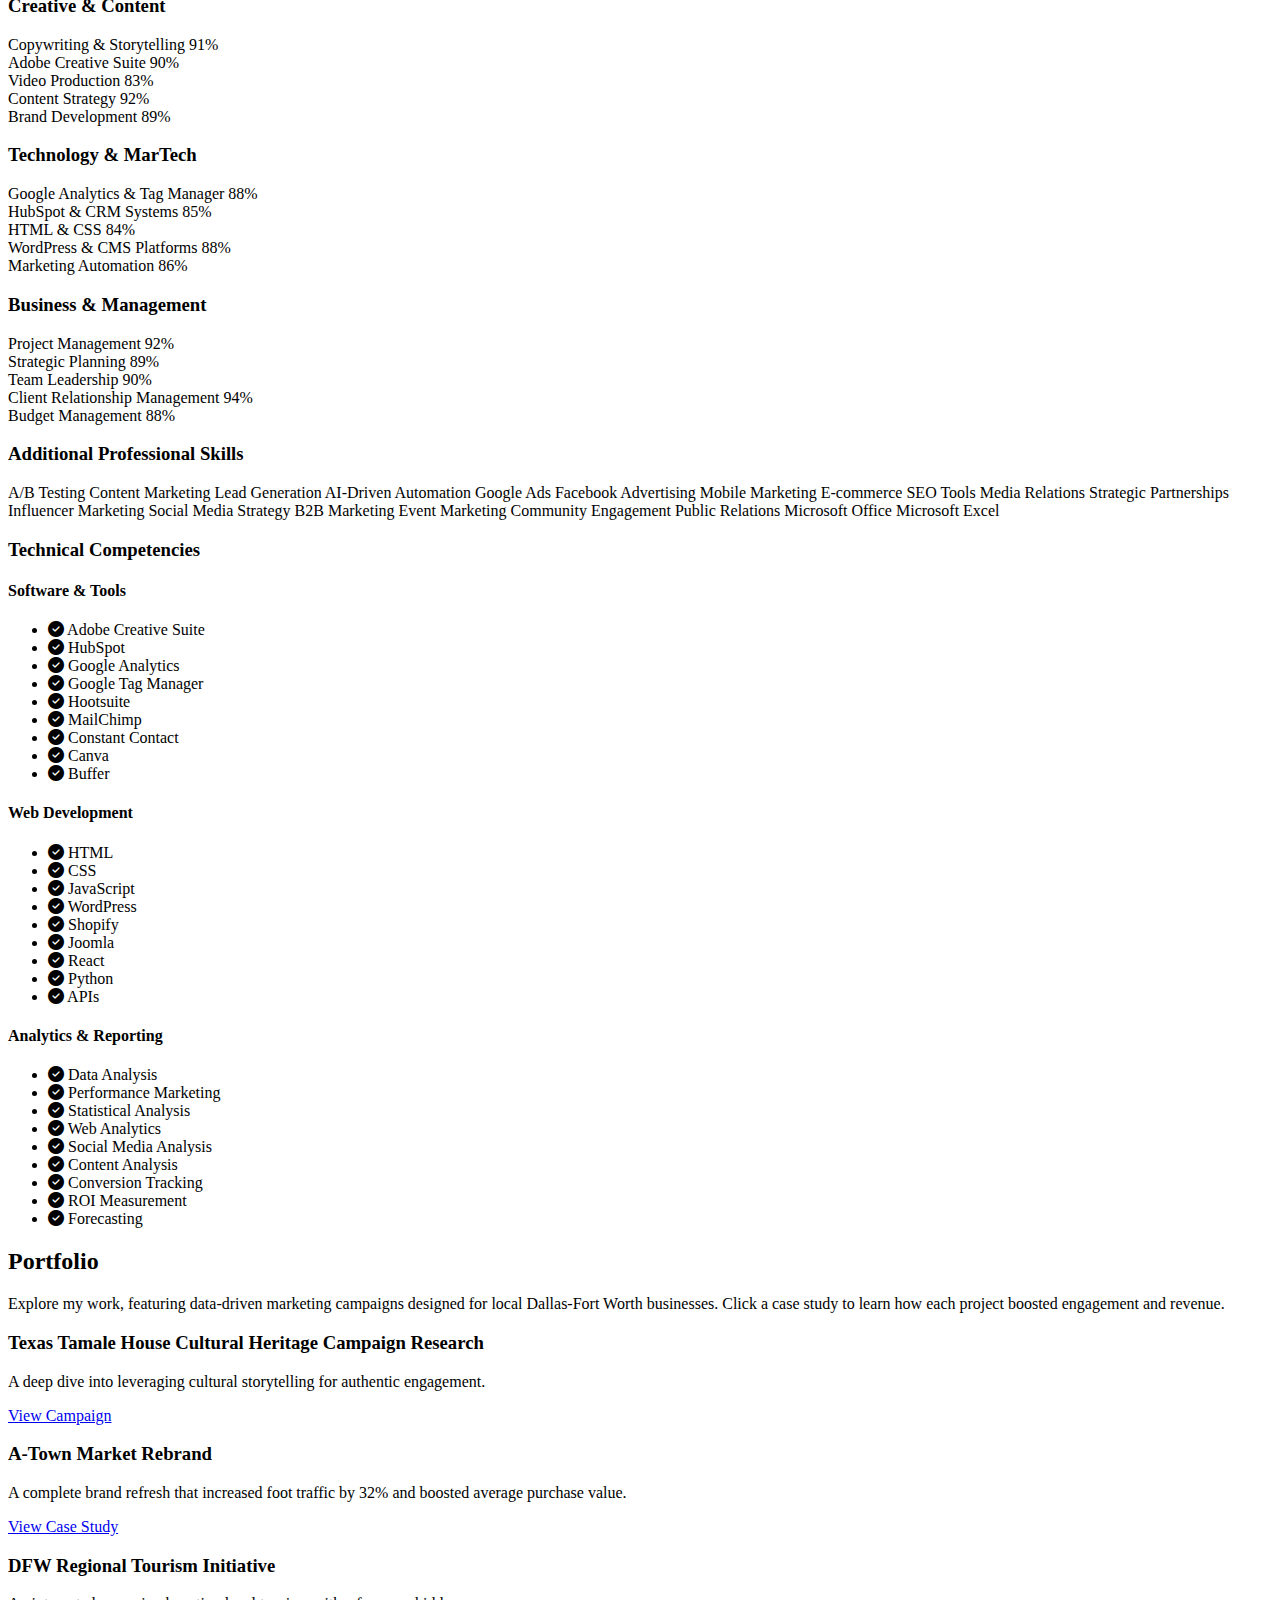
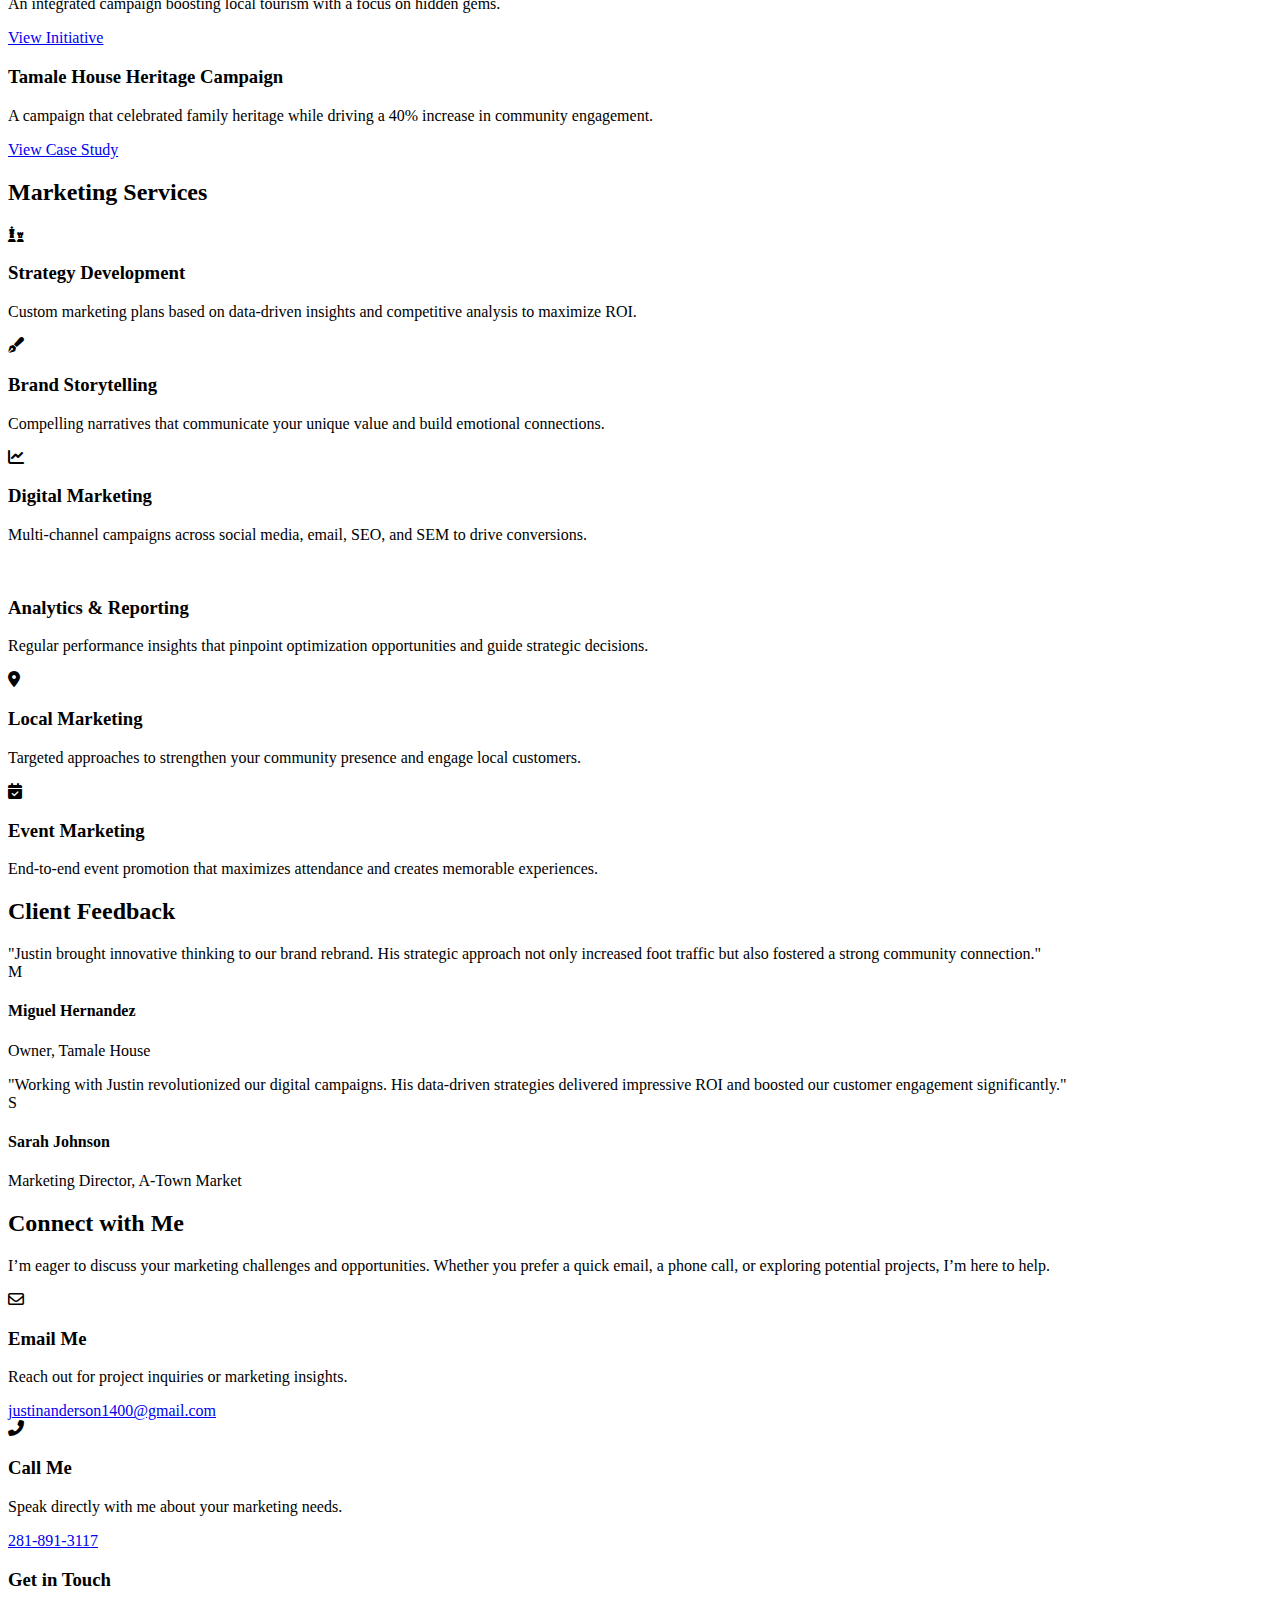
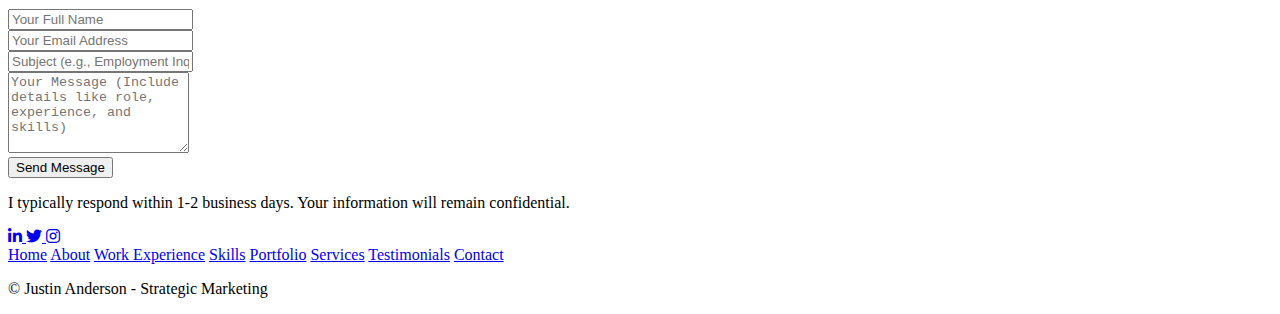
==== commit 23d6a9d3: "Update index.html" ====
--- a/index.html
+++ b/index.html
@@ -28,7 +28,7 @@
   </script>
   
   <style>
-  .btn-primary:hover,.experience-item,.header{box-shadow:var(--shadow)}.navbar-menu li a,body{color:var(--text-dark)}.contact-link:hover::after,.hero-image img,.navbar-menu li a:hover::after{width:100%}.hero-image img,img{height:auto;display:block}.hero,.hero-image,.portfolio-item,.service-card,.skill-bar{overflow:hidden}.btn,.contact-intro,.contact-option,.footer,.form-note,.form-title,.hero-cta a.btn,.portfolio-intro,.section-title,.stat-card{text-align:center}.competency-list,.navbar-menu,.skill-list,.tech-list{list-style:none}.skill-tag{color:var(--accent);transition:var(--transition);pointer-events:none}.skill-progress{background-color:var(--accent)}.experience-container{display:grid;grid-template-columns:repeat(auto-fit,minmax(600px,1fr))}.experience-item{background-color:var(--white);border-left:4px solid var(--accent);border-radius:var(--radius);max-width:100%}:root{--primary:#22223B;--primary-light:#4A4E69;--secondary:#6E85B7;--accent:#00796b;--accent-light:#26a69a;--accent-dark:#004d40;--text-dark:#22223B;--text-light:#4A4E69;--background:#F5F5F5;--background-alt:#FFFFFF;--white:#FFFFFF;--form-bg:#f1f1f1;--success:#2ECC71;--warning:#F39C12;--shadow:0 4px 6px rgba(0, 0, 0, 0.1);--shadow-lg:0 10px 25px rgba(0, 0, 0, 0.1);--transition:all 0.3s ease;--radius:5px;--container:1200px;--section-space:5rem}.btn,.navbar-menu li a::after,a{transition:var(--transition)}*,::after,::before{box-sizing:border-box;margin:0;padding:0}html{scroll-behavior:smooth;scroll-padding-top:70px}body{font-family:Inter,sans-serif;line-height:1.6;background:var(--background)}.navbar-brand,h1,h2,h3,h4{font-family:Montserrat,sans-serif}.navbar-menu li a:hover,a{color:var(--accent)}img{max-width:100%}a{text-decoration:none}a:hover{color:var(--accent-light)}h1,h2,h3,h4{font-weight:600;color:var(--primary);line-height:1.3;margin-bottom:1rem}h1{font-size:clamp(2rem, 5vw, 2.75rem)}h2{font-size:clamp(1.5rem, 4vw, 2.2rem)}h3{font-size:clamp(1.2rem, 3vw, 1.5rem)}p{margin-bottom:1.2rem;font-size:1.05rem}.container{width:90%;max-width:var(--container);margin:0 auto}.section{padding:var(--section-space) 0;position:relative}.section-alt{background-color:var(--background-alt)}.btn-primary,.navbar-menu li a::after,.section-title::after{background-color:var(--accent)}.section-title{margin-bottom:3rem;position:relative;font-weight:700}.section-title::after{content:"";display:block;width:50px;height:3px;margin:15px auto 0}.hero::before,.navbar-menu li a::after{content:'';bottom:0;left:0;position:absolute}.btn{display:inline-block;padding:12px 24px;font-weight:600;border-radius:var(--radius);cursor:pointer;font-size:1rem}.btn-primary{color:var(--white);border:none}.btn-primary:hover{background-color:var(--accent-light);transform:translateY(-2px)}.btn-secondary{background-color:transparent;color:var(--white);border:2px solid var(--white)}.btn-secondary:hover{background-color:rgba(255,255,255,.1);transform:translateY(-2px)}.header{background-color:var(--white);position:fixed;top:0;left:0;right:0;z-index:1000;height:70px}.hero,.hero-container,.navbar-menu,.navbar-menu li a,.portfolio-content,.portfolio-item,.skill-list li{position:relative}.navbar{display:flex;justify-content:space-between;align-items:center;height:100%}.navbar-brand{font-weight:700;font-size:1.25rem;color:var (--primary)}.navbar-menu{display:flex;gap:1.5rem;transform:none;opacity:1;pointer-events:auto}.navbar-menu li a{font-weight:500;padding:.5rem 0}.navbar-menu li a::after{width:0;height:2px}.navbar-toggle{display:none;background:0 0;border:none;color:var(--primary);font-size:1.25rem;cursor:pointer}.hero-image,.stat-card{border-radius:var(--radius)}.hero,.hero-title{color:var(--white)}.hero{background-color:var (--primary);padding:calc(4rem + 70px) 0 4rem;background-image:linear-gradient(135deg,var(--primary) 0,var(--primary-light) 100%)}.hero::before{top:0;right:0;background-image:radial-gradient(circle at 20% 30%,var(--secondary) 0,transparent 50%),radial-gradient(circle at 80% 70%,var(--accent) 0,transparent 50%);z-index:1;opacity:.2}.hero-container{z-index:2;display:flex;align-items:center;gap:4rem;flex-wrap:wrap}.hero-content{flex:1.5}.hero-title{margin-bottom:1.25rem;line-height:1.3;font-weight:700}.hero-subtitle{font-size:1.15rem;margin-bottom:2rem;color:rgba(255,255,255,.9)}.hero-cta{display:flex;gap:1rem;margin-bottom:2.5rem;flex-wrap:wrap}.hero-cta a.btn{flex:1}.hero-image{flex:1;max-width:360px;box-shadow:var(--shadow-lg)}.stats-container{display:flex;gap:1.5rem;flex-wrap:wrap}.stat-card{flex:1;background-color:rgba(255,255,255,.1);backdrop-filter:blur(5px);padding:1.5rem}.stat-number{font-size:1.8rem;font-weight:700;color:var (--accent-light);margin-bottom:.25rem}.stat-label{font-size:.9rem;color:rgba(255,255,255,.9)}.about-content{max-width:800px;margin:0 auto}.skill-list{display:grid;grid-template-columns:repeat(auto-fit,minmax(200px,1fr));gap:1rem;margin-top:2rem}.skill-list li{padding-left:1.5rem;margin-bottom:.5rem}.skill-list li::before{content:"✓";position:absolute;left:0;color:var(--accent);font-weight:700}.experience-container,.skills-container{display:grid;grid-template-columns:repeat(auto-fit,minmax(300px,1fr));gap:2rem;margin-top:2rem}.skill-category{margin-bottom:2rem}.skill-category-title{font-size:1.2rem;margin-bottom:1.5rem;position:relative;padding-bottom:.5rem;color:var(--text-dark);border-bottom:2px solid var(--accent)}.skill-item{margin-bottom:1.5rem}.skill-info{display:flex;justify-content:space-between;margin-bottom:.5rem}.skill-name{font-weight:500;color:var(--text-dark)}.skill-percentage{color:var(--accent);font-weight:600}.skill-bar{height:8px;background-color:var(--form-bg);border-radius:4px}.skill-progress{background-color:var(--accent);height:100%;background-color:var(--accent);border-radius:4px;width:0;transition:width 1s ease-out}.experience-item,.portfolio-item{box-shadow:var(--shadow);background-color:var(--white);padding:1.5rem}.experience-item,.portfolio-item,.portfolio-link,.service-card{border-radius:var(--radius)}.skill-bar:hover .skill-progress{transition:width .5s ease-in-out}.experience-item{border-left:4px solid var(--accent);transition:transform .3s,box-shadow .3s}.contact-option,.portfolio-item,.portfolio-link,.service-card,.service-icon{transition:var(--transition)}.competency-column:hover,.contact-option:hover,.experience-item:hover,.portfolio-item:hover,.service-card:hover{transform:translateY(-5px);box-shadow:var(--shadow-lg)}.experience-item h3{margin-bottom:.5rem;color:var(--primary)}.experience-item h4{margin-bottom:1rem;color:var(--text-dark);font-weight:500}.experience-item ul{list-style:disc inside;margin-left:1rem;line-height:1.6}.experience-item ul li{margin-bottom:.75rem;font-size:1rem}.portfolio-intro{max-width:800px;margin:0 auto 3rem}.portfolio-grid,.testimonials-grid{display:grid;grid-template-columns:repeat(2,1fr);gap:2rem}.portfolio-item{height:auto}.portfolio-content{z-index:2;color:var(--white)}.portfolio-title{font-size:1.25rem;color:var(--primary);margin-bottom:.5rem}.portfolio-desc{font-size:.9rem;margin-bottom:1rem;color:var(--text-dark)}.portfolio-link{display:inline-block;padding:8px 16px;background-color:var(--accent);color:var(--white);font-size:.85rem;font-weight:500}.service-card,.testimonial{padding:2.5rem;box-shadow:var(--shadow);position:relative}.portfolio-link:hover{background-color:var(--accent-light);color:var(--white)}.services-grid{display:grid;grid-template-columns:repeat(auto-fit,minmax(300px,1fr));gap:2rem}.service-card{background-color:var (--white);border-top:3px solid var(--accent)}.service-icon{display:inline-flex;align-items:center;justify-content:center;width:60px;height:60px;background:linear-gradient(135deg,var(--accent),var(--accent-light));color:var(--white);border-radius:50%;margin-bottom:1.5rem;font-size:1.5rem}.service-card:hover .service-icon{transform:rotate(10deg) scale(1.05)}.service-title{margin-bottom:1rem}.service-desc{color:var(--text-light)}.testimonial{background-color:var (--white);border-radius:var(--radius)}.testimonial::before{content:"";position:absolute;top:1rem;left:1rem;font-size:5rem;color:var(--accent);opacity:.25;font-family:serif;line-height:1}.testimonial-content{position:relative;margin-bottom:1.5rem;font-style:italic;z-index:1}.testimonial-author{display:flex;align-items:center}.author-image{width:50px;height:50px;border-radius:50%;margin-right:1rem;background:linear-gradient(135deg,var(--secondary),var(--accent));color:var(--white);display:flex;align-items:center;justify-content:center;font-weight:700}.author-info h4{margin-bottom:.25rem;font-weight:600}.author-position{font-size:.85rem;color:var(--text-light)}.contact,.contact .section-title,.footer-links a:hover{color:var(--white)}.contact{background-color:var(--primary);padding:var(--section-space) 0}.contact-container{max-width:700px;margin:0 auto}.contact-intro{margin-bottom:2.5rem}.contact-options{display:grid;grid-template-columns:repeat(auto-fit,minmax(250px,1fr));gap:2rem;margin-bottom:3rem}.contact-option{background-color:var(--white);padding:2rem;border-radius:var(--radius);box-shadow:var(--shadow)}.contact-icon{font-size:2rem;color:var(--accent);margin-bottom:1rem}.form-control,.form-submit{width:100%;font-size:1rem;transition:var(--transition)}.contact-option h3{margin-bottom:.75rem;font-size:1.25rem}.contact-option p{margin-bottom:1rem;color:var(--text-light);font-size:.95rem}.contact-link{display:inline-block;color:var(--accent);font-weight:500;position:relative}.contact-link::after{content:'';position:absolute;bottom:-2px;left:0;width:0;height:2px;background-color:var(--accent);transition:var(--transition)}.contact-form-container{background-color:var(--white);border-radius:var(--radius);padding:2.5rem;box-shadow:var(--shadow-lg)}.form-title{margin-bottom:2rem;color:var(--primary)}.footer-links,.form-group,.social-links{margin-bottom:1.5rem}.form-grid{display:grid;grid-template-columns:repeat(2,1fr);gap:1.5rem}.form-group{position:relative}.form-group.full{grid-column:span 2}.form-control{padding:1rem .75rem;border:1px solid rgba(0,0,0,.1);border-radius:var(--radius);background-color:var(--form-bg);font-family:Inter,sans-serif}.form-control:focus{border-color:var(--accent);background-color:var(--white);outline:0;box-shadow:0 0 0 3px rgba(0,121,107,.15)}.form-submit{background-color:var(--accent);color:var(--white);border:none;padding:.75rem 1.5rem;border-radius:var(--radius);font-weight:600;cursor:pointer;margin-top:1rem}.competency-category,.tech-category-title{border-bottom:1px solid rgba(0,121,107,.2)}.form-submit:hover{background-color:var(--accent-light);transform:translateY(-2px);box-shadow:0 5px 15px rgba(0,0,0,.1)}.form-note{margin-top:1rem;font-size:.9rem;color:var(--text-light)}.footer,.skill-tag:hover,.social-link,.social-link:hover{color:var(--white)}.footer{background-color:var(--primary-light);padding:3rem 0}.social-links{display:flex;justify-content:center;gap:1rem}.social-link{display:flex;align-items:center;justify-content:center;width:40px;height:40px;background-color:rgba(255,255,255,.1);border-radius:50%;transition:var(--transition)}.social-link:hover{background-color:var(--accent);transform:translateY(-3px)}.footer-links{display:flex;justify-content:center;flex-wrap:wrap;gap:1.5rem}.footer-links a{color:rgba(255,255,255,.8)}.copyright{opacity:.8;font-size:.9rem}@media (max-width:992px){.experience-container,.testimonials-grid{grid-template-columns:1fr}}@media (max-width:768px){:root{--section-space:4rem}.hero-container{flex-direction:column-reverse}.hero-image{margin:0 auto}.hero-content{text-align:center}.hero-cta{justify-content:center}.stats-container{flex-direction:column}.form-grid,.portfolio-grid{grid-template-columns:1fr}.navbar-toggle{display:block}.navbar-menu{position:fixed;top:70px;left:0;right:0;background-color:var(--white);flex-direction:column;align-items:center;box-shadow:var(--shadow);transform:translateY(-150%);opacity:0;pointer-events:none;transition:var(--transition)}.navbar-menu.active{transform:translateY(0);opacity:1;pointer-events:all}.form-group.full{grid-column:span 1}.experience-container{margin:2rem auto}.experience-item{padding:1rem}}.additional-skills-title,.competencies-title,.technical-skills-title{text-align:center;position:relative}@media (max-width:576px){.section{padding:3rem 0}.hero-cta{flex-direction:column;gap:1rem}.btn{width:100%}.services-grid{grid-template-columns:1fr}}.core-competencies{margin-top:2.5rem}.competencies-title{margin-bottom:1.5rem;font-size:1.3rem}.additional-skills-title::after,.competencies-title::after,.technical-skills-title::after{content:"";display:block;width:40px;height:3px;background-color:var(--accent);margin:10px auto 0}.competencies-grid{display:grid;grid-template-columns:repeat(auto-fit,minmax(280px,1fr));gap:2rem;animation:1s ease-out fadeIn}.competency-column{background-color:var(--white);padding:1.5rem;border-radius:var(--radius);box-shadow:var(--shadow);transition:var(--transition)}.competency-category{color:var(--accent);margin-bottom:1rem;font-size:1.1rem;background-color:rgba(0,121,107,.1);padding:.5rem;border-radius:var(--radius)}.competency-list li{margin-bottom:.8rem;display:flex;align-items:center;line-height:1.5}.competency-list li i{color:var(--accent);margin-right:10px}@keyframes fadeIn{from{opacity:0;transform:translateY(20px)}to{opacity:1;transform:translateY(0)}}.skills-overview{text-align:center;max-width:900px;margin:0 auto 3rem;font-size:1.1rem;line-height:1.7}.additional-skills,.technical-skills{margin-top:3rem}.additional-skills-title{margin-bottom:1.5rem;font-size:1.4rem}.tags-container{display:flex;flex-wrap:wrap;justify-content:center;gap:12px;margin:0 auto;max-width:1000px}.skill-tag{background-color:rgba(0,121,107,.08);color:var(--accent);padding:8px 16px;border-radius:50px;font-size:.95rem;font-weight:500;transition:var(--transition);border:1px solid rgba(0,121,107,.2)}.skill-tag:hover{background-color:var(--accent);transform:translateY(-3px);box-shadow:var(--shadow)}.technical-skills-title{margin-bottom:2rem;font-size:1.4rem}.tech-skills-grid{display:grid;grid-template-columns:repeat(auto-fit,minmax(300px,1fr));gap:2rem;max-width:1000px;margin:0 auto}.tech-category{background-color:var(--white);padding:1.5rem;border-radius:var(--radius);box-shadow:var(--shadow)}.tech-category-title{color:var(--accent);margin-bottom:1rem;padding-bottom:.5rem}.tech-list li{padding:6px 0;display:flex;align-items:center}.tech-list li i{color:var(--accent);margin-right:10px;font-size:.9rem}@media (max-width:768px){.competencies-grid,.tech-skills-grid{grid-template-columns:1fr}.skill-tag{font-size:.85rem}}
+
   </style>
 </head>
 <body>
@@ -151,74 +151,117 @@
   </div>
 </div>
   
-  <!-- Work Experience Section -->
-  <section class="section" id="experience">
-    <div class="container experience-container">
-      <h2 class="section-title">Work Experience</h2>
-      
-      <!-- Allegiant Digital Marketing -->
-      <div class="experience-item" data-aos="fade-up">
-        <h3>Allegiant Digital Marketing - Dallas</h3>
-        <h4>Growth Marketing Specialist | November 2022 – March 28, 2025</h4>
-        <ul>
-          <li><strong>Spearheaded</strong> digital marketing strategies, achieving 35–45% increases in lead generation and conversion rates.</li>
-          <li>Managed client portfolios with an annual marketing spend of <strong>$1.2M</strong>.</li>
-          <li>Executed strategic SEO campaigns with technical improvements boosting online visibility.</li>
-          <li>Optimized Google Business Profiles to enhance Map Pack visibility, driving significant foot traffic.</li>
-          <li>Managed paid search campaigns with daily budgets up to <strong>$1,200</strong>, improving CPA by 12–25%.</li>
-          <li>Developed and executed multi-platform social media strategies, achieving 12% annual follower growth.</li>
-          <li>Managed social advertising budgets totaling <strong>$36,000 monthly</strong>, improving CPL by 18%.</li>
-          <li>Developed and managed email marketing programs, increasing open rates by 23% and conversion rates by 16%.</li>
-          <li>Created and optimized affiliate marketing programs, expanding revenue streams while maintaining profitable CAC.</li>
-          <li>Used advanced analytics tools to identify opportunities and present comprehensive reports to clients.</li>
-          <li>Designed marketing collateral ensuring brand consistency.</li>
-          <li>Managed website development projects, analyzing campaign performance and creating reports.</li>
-          <li>Collaborated with Allegiant's CEO to develop innovative marketing approaches showcased at the Dallas Small Business Expo.</li>
-        </ul>
-      </div>
-
-      <!-- Performance Foodservice -->
-      <div class="experience-item" data-aos="fade-up">
-        <h3>Performance Foodservice - Houston</h4>
-        <h4>Marketing Specialist | May 2019 – September 2022</h4>
-        <ul>
-          <li>Launched Virtual Vendor Showcase Series, recognized as a best practice across all 34 divisions nationwide.</li>
-          <li>Managed <strong>$125K</strong> annual food show budget, growing attendance by 33% through strategic marketing campaigns.</li>
-          <li>Drove category sales growth: 23% increase in Roma Italian Imports, 17% in West Creek dairy, and 14% in Peak Fresh Produce.</li>
-          <li>Successfully transitioned the annual expo to The Woodlands Resort, resolving logistical challenges.</li>
-          <li>Generated 65+ qualified leads per sampling event with 28% conversion to new customers within 90 days.</li>
-          <li>Utilized Google Maps imagery for event layouts, improving planning efficiency.</li>
-          <li>Tracked and analyzed vendor growth data to inform sales and marketing strategies.</li>
-          <li>Contributed to 7% overall division growth and 15% increase in specialty category sales.</li>
-          <li>Oversaw lead capture and management activities at expos, generating several hundred leads.</li>
-          <li>Developed comprehensive product training programs for sales representatives, receiving a sales training award.</li>
-          <li>Directed setup teams and external contractors, ensuring efficient event execution.</li>
-          <li>Distributed weekly sales updates, tracking promotions and recognizing top performers.</li>
-        </ul>
-      </div>
-
-      <!-- Splash Kingdom Water Park -->
-      <div class="experience-item" data-aos="fade-up">
-        <h3>Splash Kingdom Water Park</h3>
-        <h4>Group Sales Manager & Marketing Director | March 2016 – February 2017</h4>
-        <ul>
-          <li>Managed marketing for Splash Kingdom, Gator Bayou Adventure Park, and Grand Texas properties.</li>
-          <li>Collaborated with various departments to ensure seamless event execution and consistent branding.</li>
-          <li>Developed and executed integrated marketing strategies for multiple brands.</li>
-          <li>Utilized marketing tools like Hootsuite, WordPress, Mailchimp, Google Ads, and more to achieve objectives.</li>
-          <li>Managed vendor relationships, securing favorable rates and maximizing ROI.</li>
-          <li>Provided exceptional customer service, handling inquiries and escalated issues with diplomacy.</li>
-          <li>Oversaw the work of an external marketing agency, ensuring brand consistency and managing media buying.</li>
-          <li>Managed a tight marketing budget, prioritizing spending and tracking expenses.</li>
-          <li>Led the hiring process for marketing staff, including writing job descriptions and making hiring decisions.</li>
-          <li>Provided sales training and support to staff, developing sales materials and coaching on sales techniques.</li>
-          <li>Conducted competitive analysis to inform marketing and pricing strategies.</li>
-          <li>Managed the Google Business Profile, ensuring accurate information and maximizing online visibility.</li>
-        </ul>
-      </div>
-    </div>
-  </section>
-  
+    <div id="root"></div>
+
+    <script src="https://unpkg.com/react@18/umd/react.development.js" crossorigin></script>
+    <script src="https://unpkg.com/react-dom@18/umd/react-dom.development.js" crossorigin></script>
+    <script src="https://unpkg.com/@babel/standalone/babel.min.js"></script>
+
+    <script type="text/babel">
+        // React Component (Inside the HTML, using Babel for JSX)
+        const WorkExperience = () => {
+          return (
+            <section className="section" id="experience">
+              <div className="experience-container">
+                <h2 className="section-title">Work Experience</h2>
+
+                {/* Allegiant Digital Marketing */}
+                <div className="experience-card">
+                  <div className="card-header">
+                    <h3 className="card-title">Allegiant Digital Marketing</h3>
+                    <h4 className="card-subtitle">Growth Marketing Specialist | November 2022 – March 2024</h4>
+                  </div>
+                  <ul className="card-list">
+                    <li><span className="bold">Spearheaded</span> digital marketing strategies, achieving 35–45% increases in lead generation and conversion rates.</li>
+                    <li>Managed client portfolios with an annual marketing spend of <span className="bold">$1.2M</span>.</li>
+                    <li>Executed strategic SEO campaigns with technical improvements boosting online visibility.</li>
+                    <li>Optimized Google Business Profiles to enhance Map Pack visibility, driving significant foot traffic.</li>
+                    <li>Managed paid search campaigns with daily budgets up to <span className="bold">$1,200</span>, improving CPA by 12–25%.</li>
+                    <li>Developed and executed multi-platform social media strategies, achieving 12% annual follower growth.</li>
+                    <li>Managed social advertising budgets totaling <span className="bold">$36,000 monthly</span>, improving CPL by 18%.</li>
+                    <li>Developed and managed email marketing programs, increasing open rates by 23% and conversion rates by 16%.</li>
+                    <li>Created and optimized affiliate marketing programs, expanding revenue streams while maintaining profitable CAC.</li>
+                    <li>Used advanced analytics tools to identify opportunities and present comprehensive reports to clients.</li>
+                    <li>Designed marketing collateral ensuring brand consistency.</li>
+                    <li>Managed website development projects, analyzing campaign performance and creating reports.</li>
+                    <li>Collaborated with Allegiant's CEO to develop innovative marketing approaches showcased at the Dallas Small Business Expo.</li>
+                  </ul>
+                </div>
+
+                {/* Performance Foodservice */}
+                <div className="experience-card">
+                <div className="card-header">
+                    <h3 className="card-title">Performance Foodservice - Houston</h3>
+                    <h4 className="card-subtitle">Marketing Specialist | May 2019 – September 2022</h4>
+                </div>
+                  <ul className="card-list">
+                    <li>Launched Virtual Vendor Showcase Series, recognized as a best practice across all 34 divisions nationwide.</li>
+                    <li>Managed <span className="bold">$125K</span> annual food show budget, growing attendance by 33% through strategic marketing campaigns.</li>
+                    <li>Drove category sales growth: 23% increase in Roma Italian Imports, 17% in West Creek dairy, and 14% in Peak Fresh Produce.</li>
+                    <li>Successfully transitioned the annual expo to The Woodlands Resort, resolving logistical challenges.</li>
+                    <li>Generated 65+ qualified leads per sampling event with 28% conversion to new customers within 90 days.</li>
+                    <li>Utilized Google Maps imagery for event layouts, improving planning efficiency.</li>
+                    <li>Tracked and analyzed vendor growth data to inform sales and marketing strategies.</li>
+                    <li>Contributed to 7% overall division growth and 15% increase in specialty category sales.</li>
+                    <li>Oversaw lead capture and management activities at expos, generating several hundred leads.</li>
+                    <li>Developed comprehensive product training programs for sales representatives, receiving a sales training award.</li>
+                    <li>Directed setup teams and external contractors, ensuring efficient event execution.</li>
+                    <li>Distributed weekly sales updates, tracking promotions and recognizing top performers.</li>
+                  </ul>
+                </div>
+
+
+                {/* Big Rivers Water Park */}
+                 <div className="experience-card">
+                  <div className="card-header">
+                    <h3 className="card-title">Big Rivers Water Park</h3>
+                    <h4 className="card-subtitle">Group Sales Manager & Marketing Director | February 2017 - April 2019</h4>
+                    </div>
+                  <ul className="card-list">
+                    <li>Managed all aspects of marketing for Big Rivers Waterpark, Gator Bayou Adventure Park, and the associated Grand Texas properties, encompassing social media, advertising, public relations, event planning, sponsorships, website management, email marketing, graphic design, customer service, crisis communication, competitive analysis, and influencer marketing. </li>
+                    <li>Collaborated with all departments (operations, food service, aquatics, management, and sales) to ensure seamless event execution, consistent branding, and a positive guest experience.</li>
+                    <li>Developed and executed integrated marketing strategies for multiple brands (Big Rivers Waterpark, Gator Bayou Adventure Park, Grand Texas), ensuring consistent messaging and maximizing reach. </li>
+                    <li>Utilized a wide range of marketing tools and technologies, including Hootsuite, WordPress, Mailchimp, Google Ads, Facebook Ads, Canva, Adobe Creative Suite, and Ahrefs, to achieve marketing objectives. </li>
+                    <li>Managed vendor relationships, including negotiating with media groups, advertising agencies, promotional partners, and local hotels, securing favorable rates and maximizing ROI. </li>
+                    <li>Provided exceptional customer service, handling inquiries, complaints, and escalated issues, demonstrating diplomacy and problem-solving under pressure. </li>
+                    <li>Oversaw the work of an external marketing agency, relaying the owner's vision, ensuring brand consistency, and managing media buying activities. </li>
+                    <li>Managed a tight marketing budget, prioritizing spending, identifying cost-effective solutions, and tracking expenses. </li>
+                    <li>Led the full hiring process for marketing staff, including writing job descriptions, screening resumes, interviewing candidates, and making hiring decisions. </li>
+                    <li>Provided sales training and support to staff, including developing sales materials, coaching on sales techniques, and providing event-specific instructions. </li>
+                    <li>Conducted in-depth competitive analysis, including gathering pricing and package information from competitors, to inform marketing and pricing strategies. </li>
+                    <li>Managed the Google Business Profile for the waterpark, ensuring accurate information and maximizing online visibility. </li>
+                    <li>Trained employees on sales, customer service, and event-specific procedures, ensuring consistent service quality and operational efficiency. </li>
+                  </ul>
+                </div>
+
+                {/* Splash Kingdom Water Park */}
+                <div className="experience-card">
+                  <div className="card-header">
+                    <h3 className="card-title">Splash Kingdom Water Park</h3>
+                    <h4 className="card-subtitle">Group Sales Manager & Marketing Director | March 2016 – February 2017</h4>
+                  </div>
+                  <ul className="card-list">
+                    <li>Managed marketing for Splash Kingdom, Gator Bayou Adventure Park, and Grand Texas properties.</li>
+                    <li>Collaborated with various departments to ensure seamless event execution and consistent branding.</li>
+                    <li>Developed and executed integrated marketing strategies for multiple brands.</li>
+                    <li>Utilized marketing tools like Hootsuite, WordPress, Mailchimp, Google Ads, and more to achieve objectives.</li>
+                    <li>Managed vendor relationships, securing favorable rates and maximizing ROI.</li>
+                    <li>Provided exceptional customer service, handling inquiries and escalated issues with diplomacy.</li>
+                    <li>Oversaw the work of an external marketing agency, ensuring brand consistency and managing media buying.</li>
+                    <li>Managed a tight marketing budget, prioritizing spending and tracking expenses.</li>
+                    <li>Led the hiring process for marketing staff, including writing job descriptions and making hiring decisions.</li>
+                    <li>Provided sales training and support to staff, developing sales materials and coaching on sales techniques.</li>
+                    <li>Conducted competitive analysis to inform marketing and pricing strategies.</li>
+                    <li>Managed the Google Business Profile, ensuring accurate information and maximizing online visibility.</li>
+                  </ul>
+                </div>
+              </div>
+            </section>
+          );
+        };
+
+        ReactDOM.createRoot(document.getElementById('root')).render(<WorkExperience />);
+    </script>
 <!-- Skills Section - Updated and Enhanced -->
 <section class="section section-alt" id="skills">
   <div class="container">
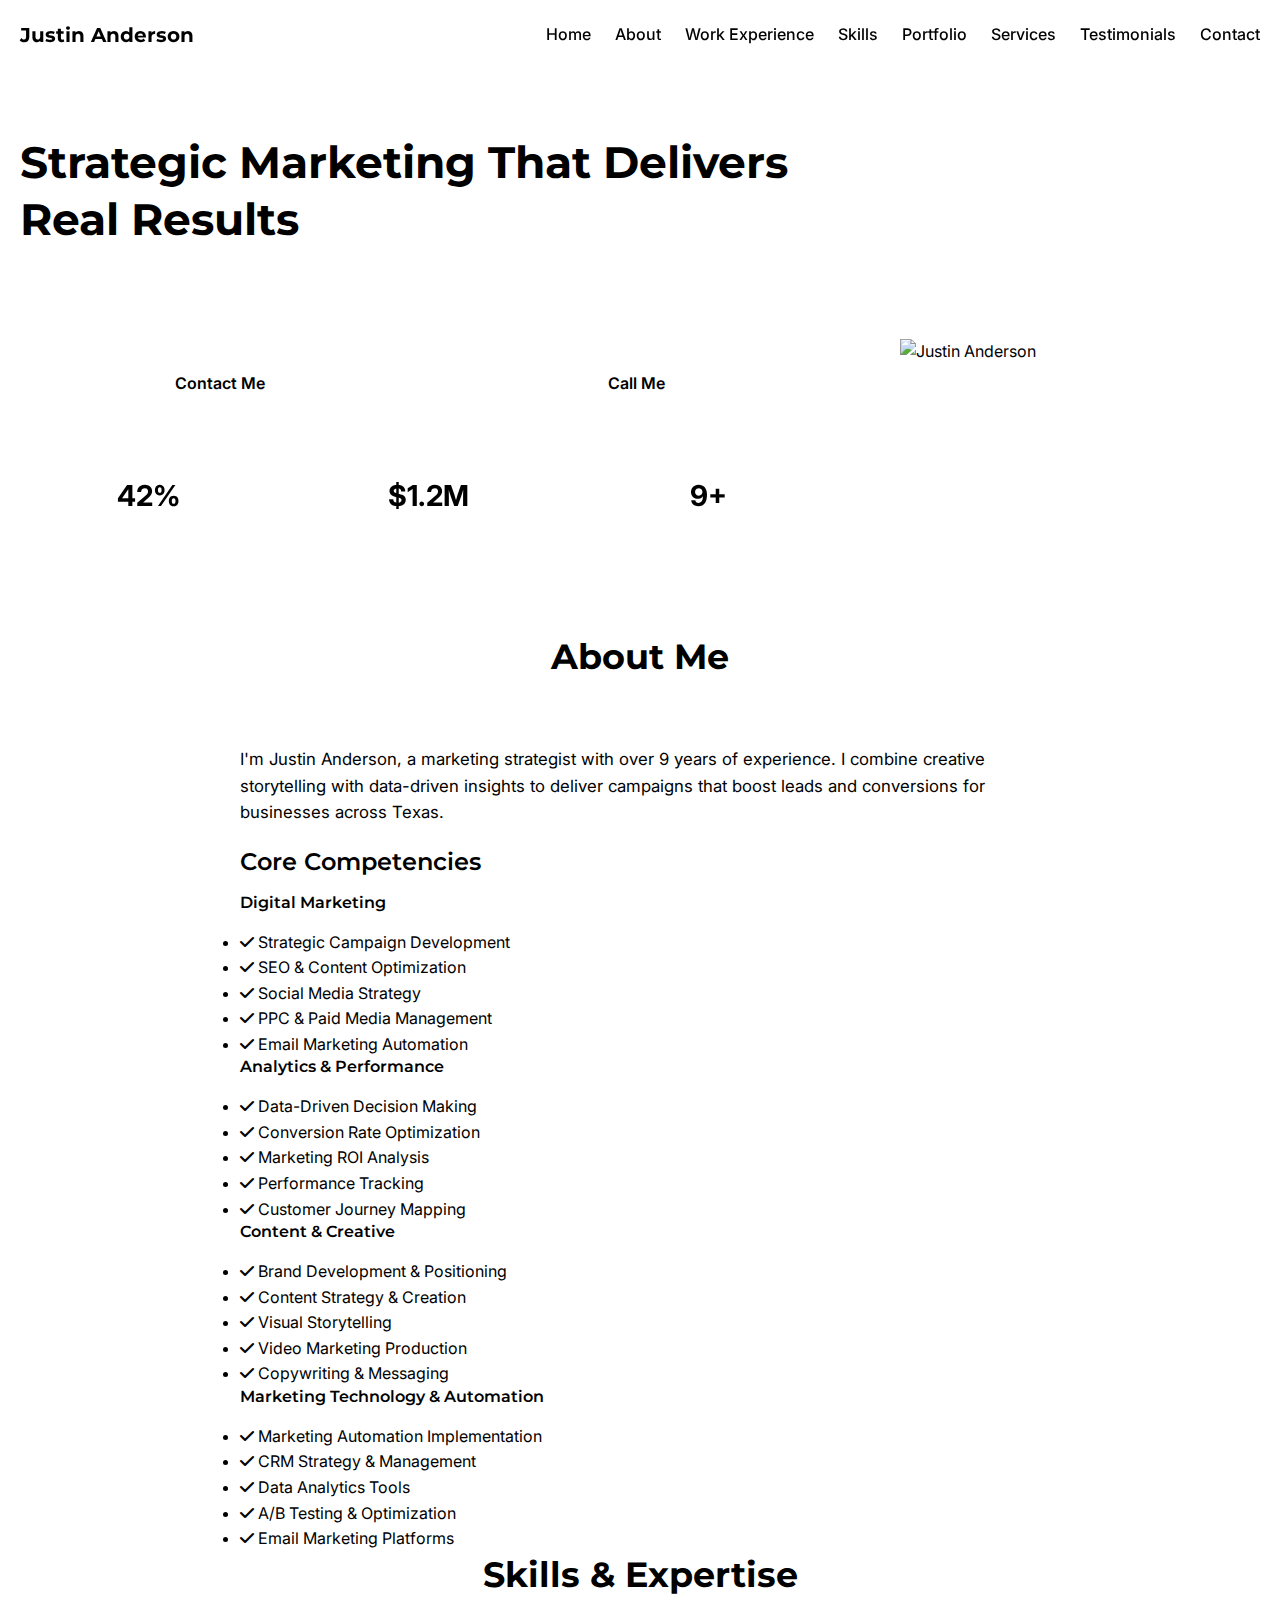
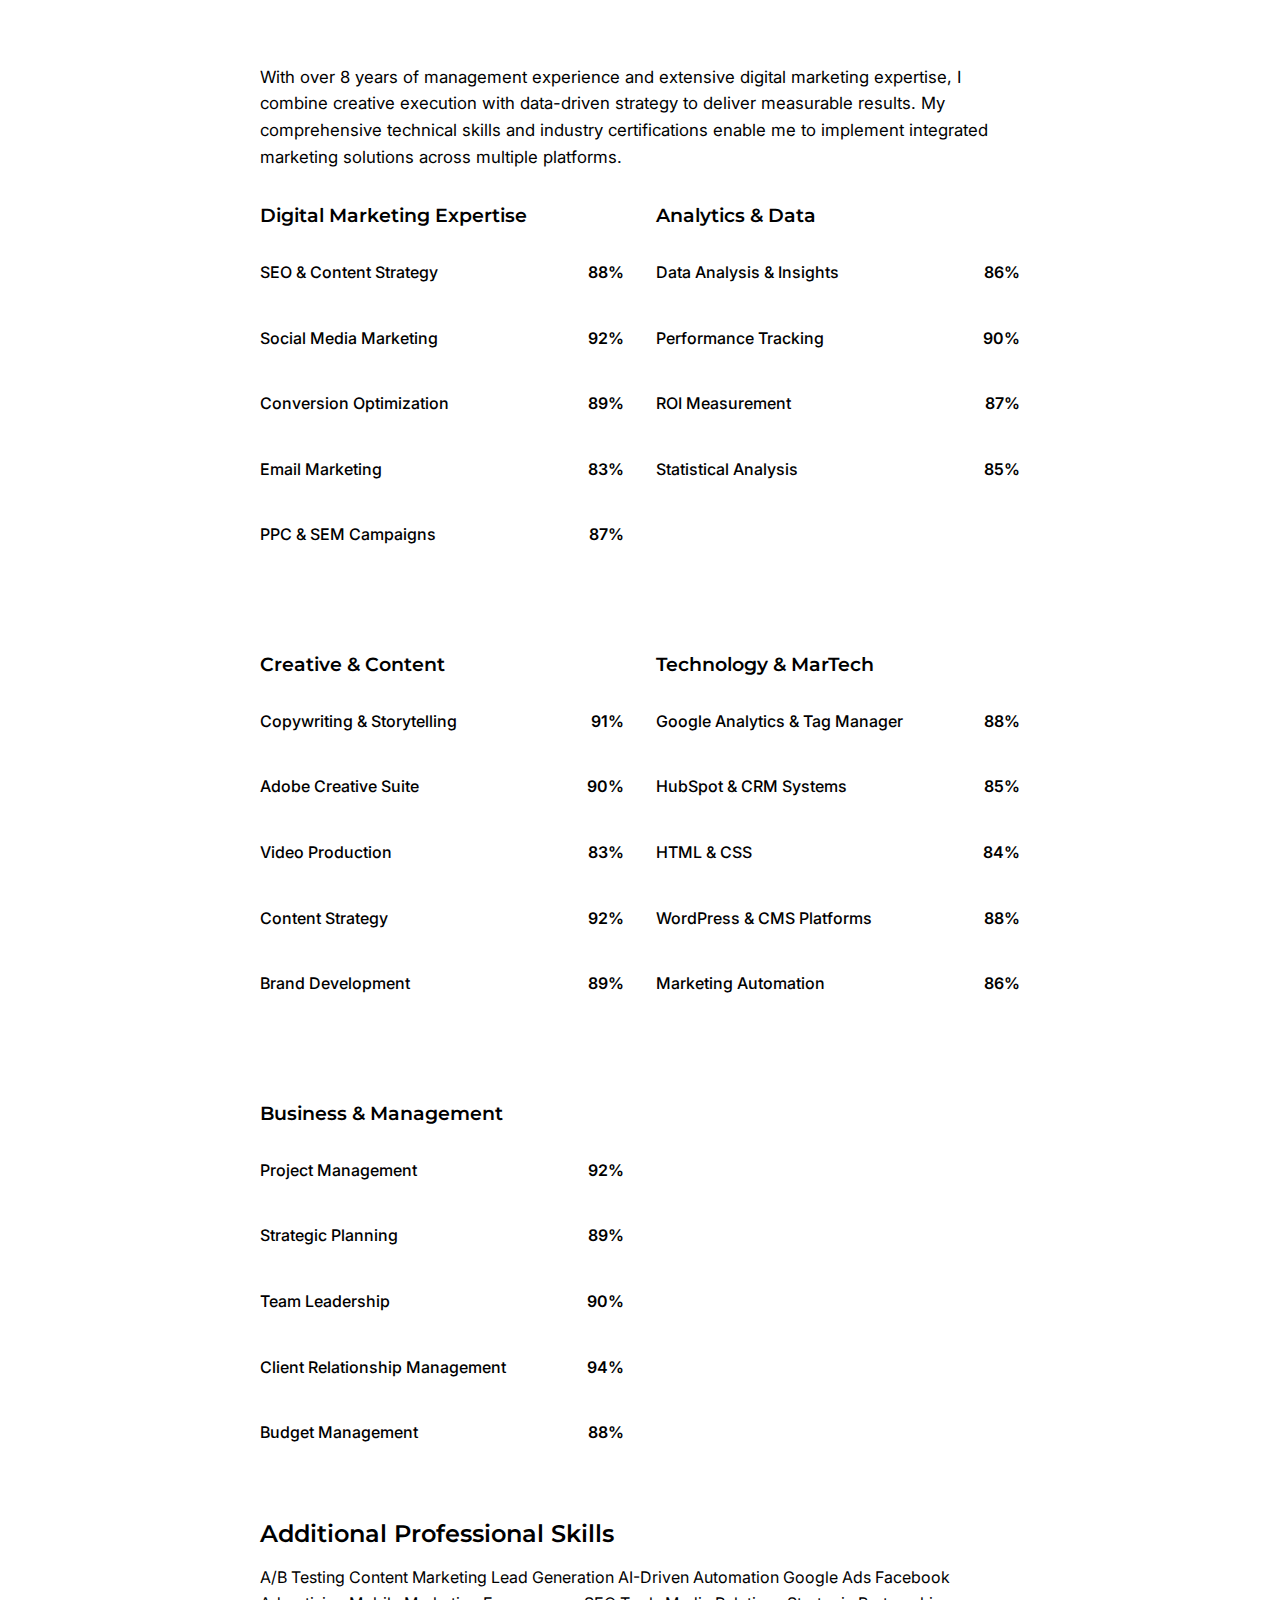
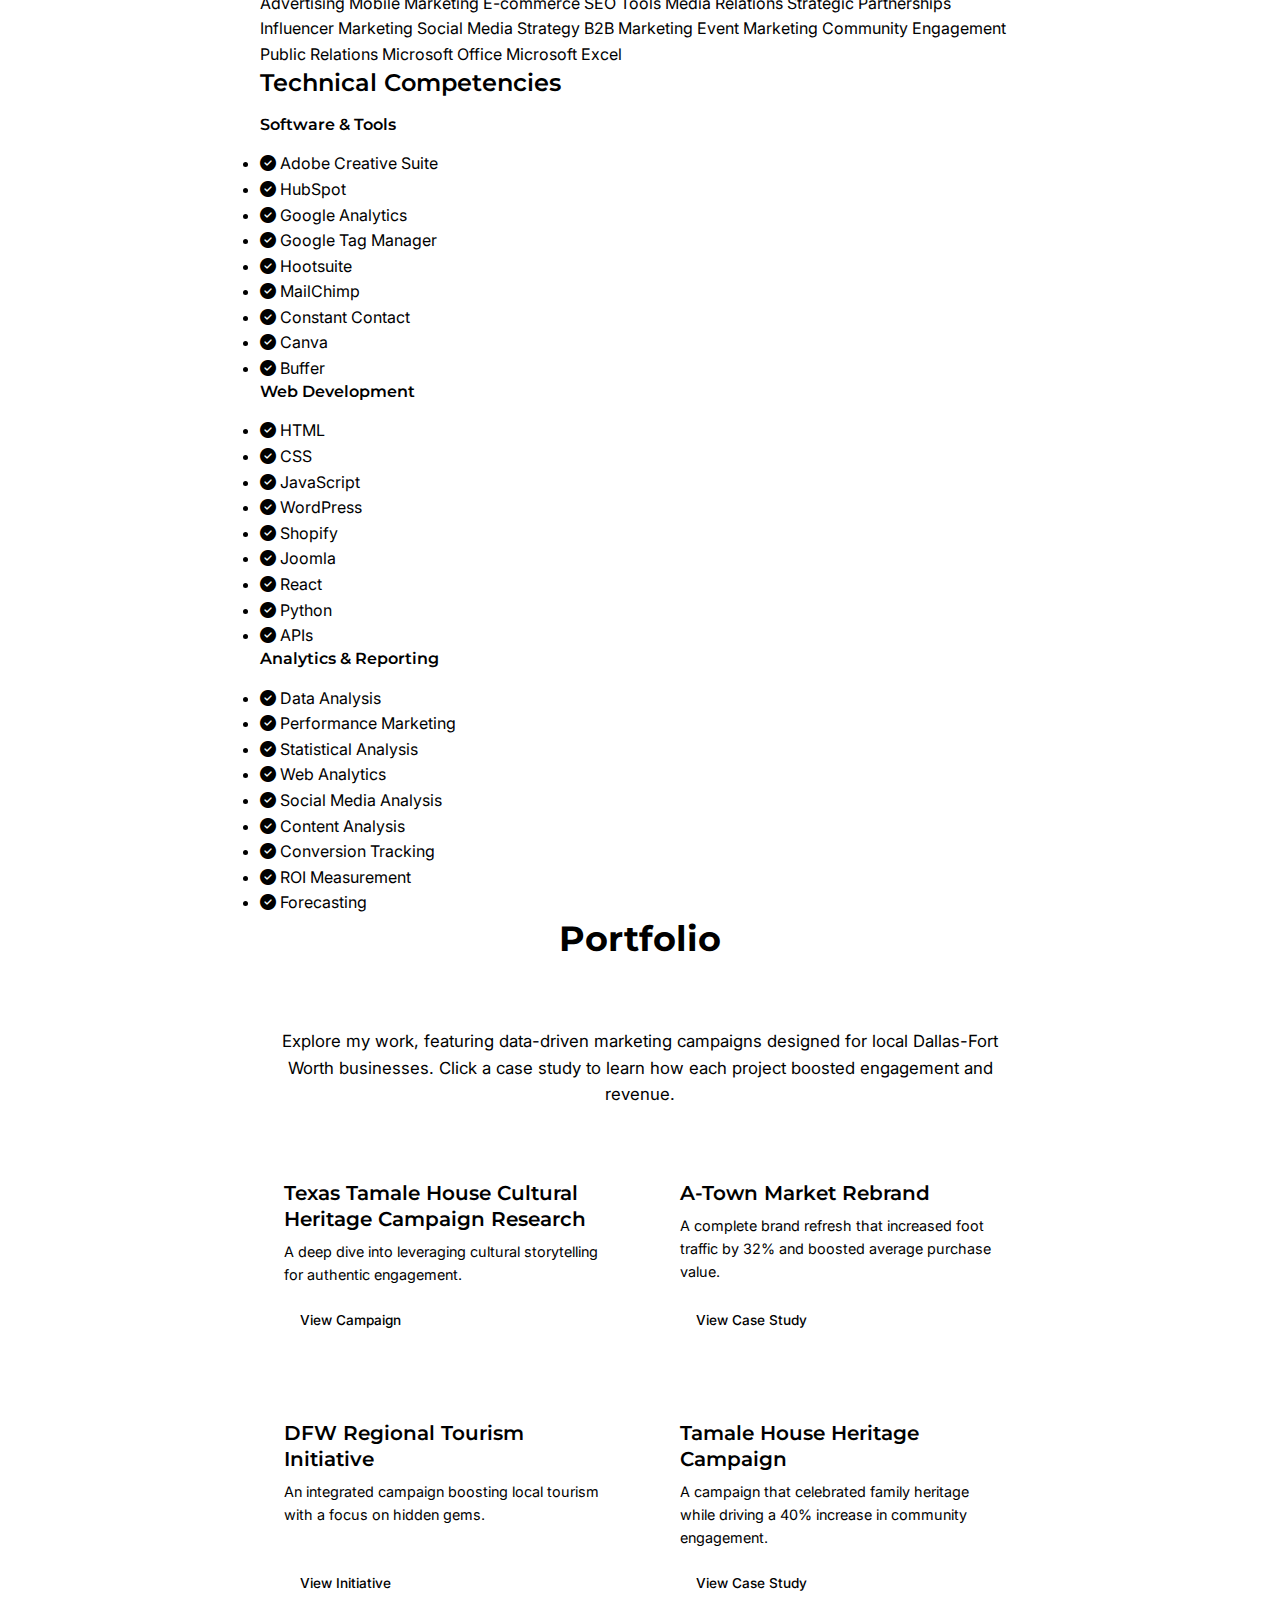
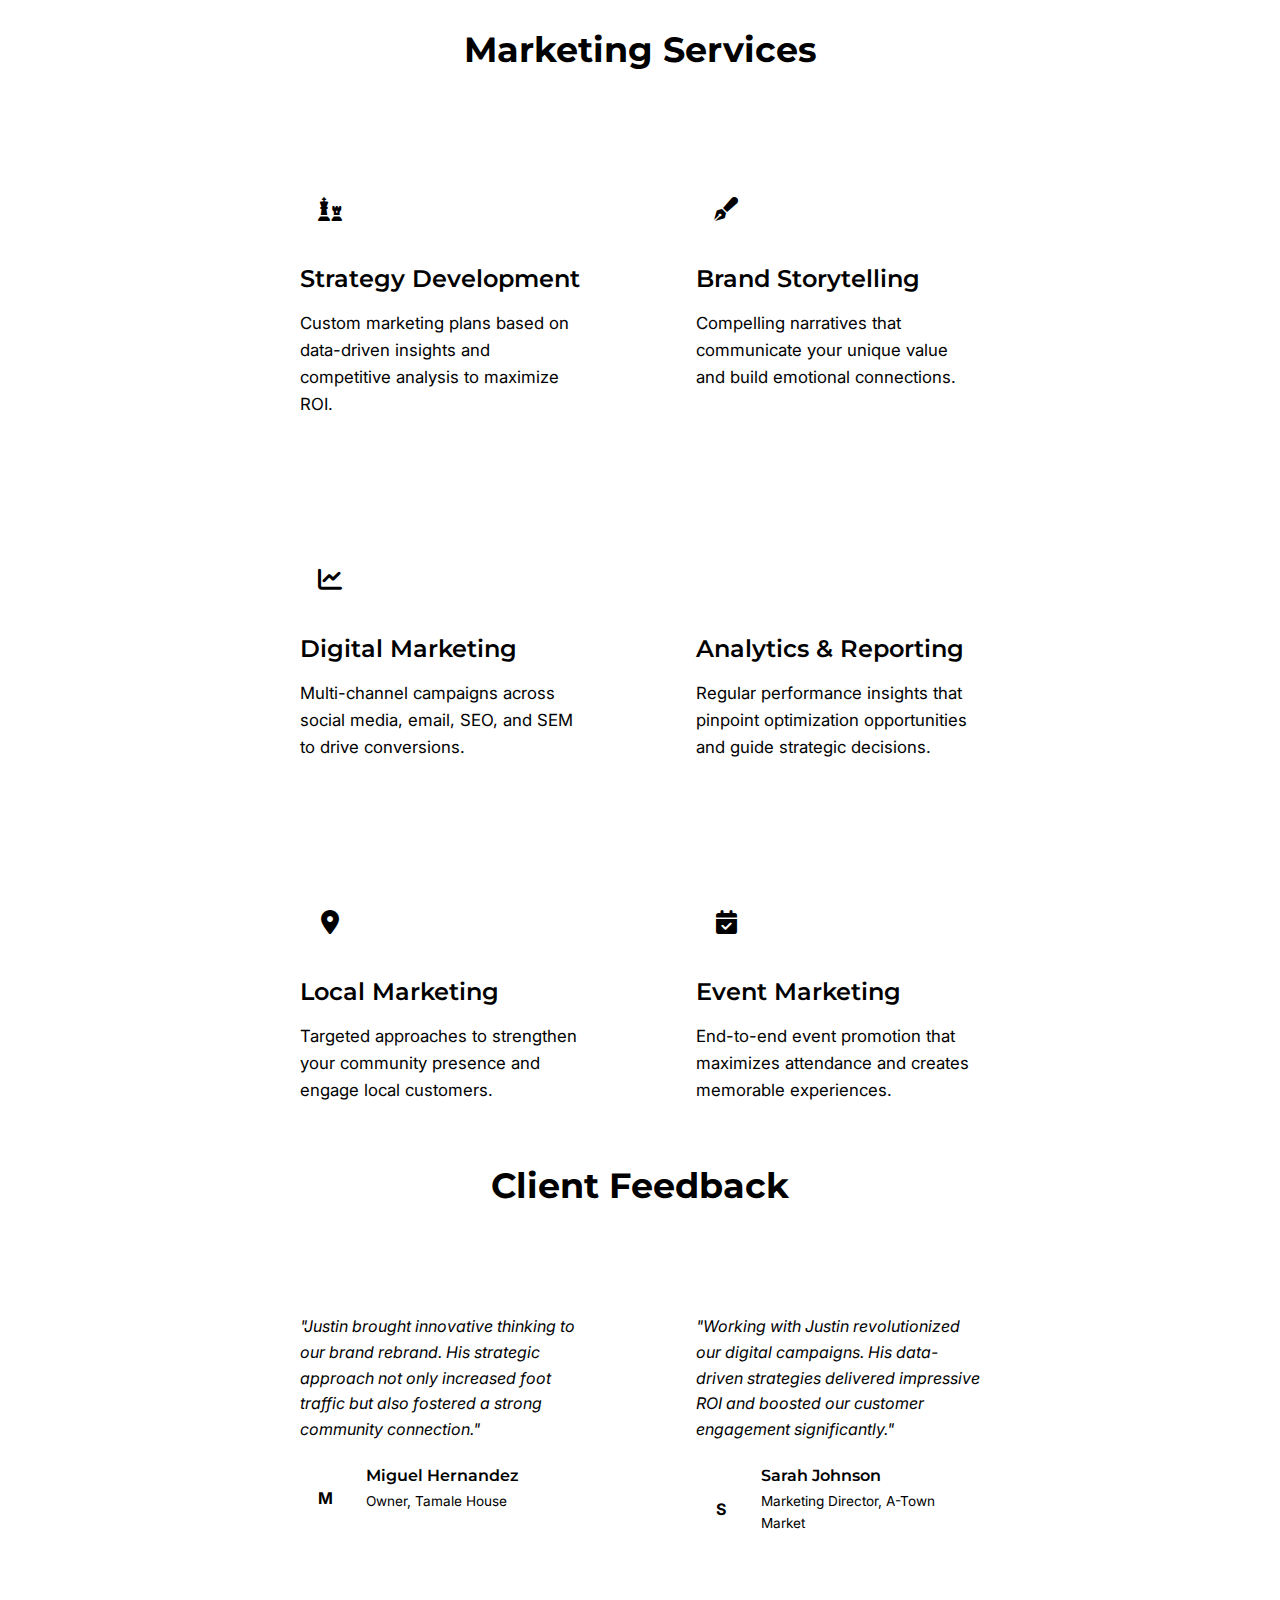
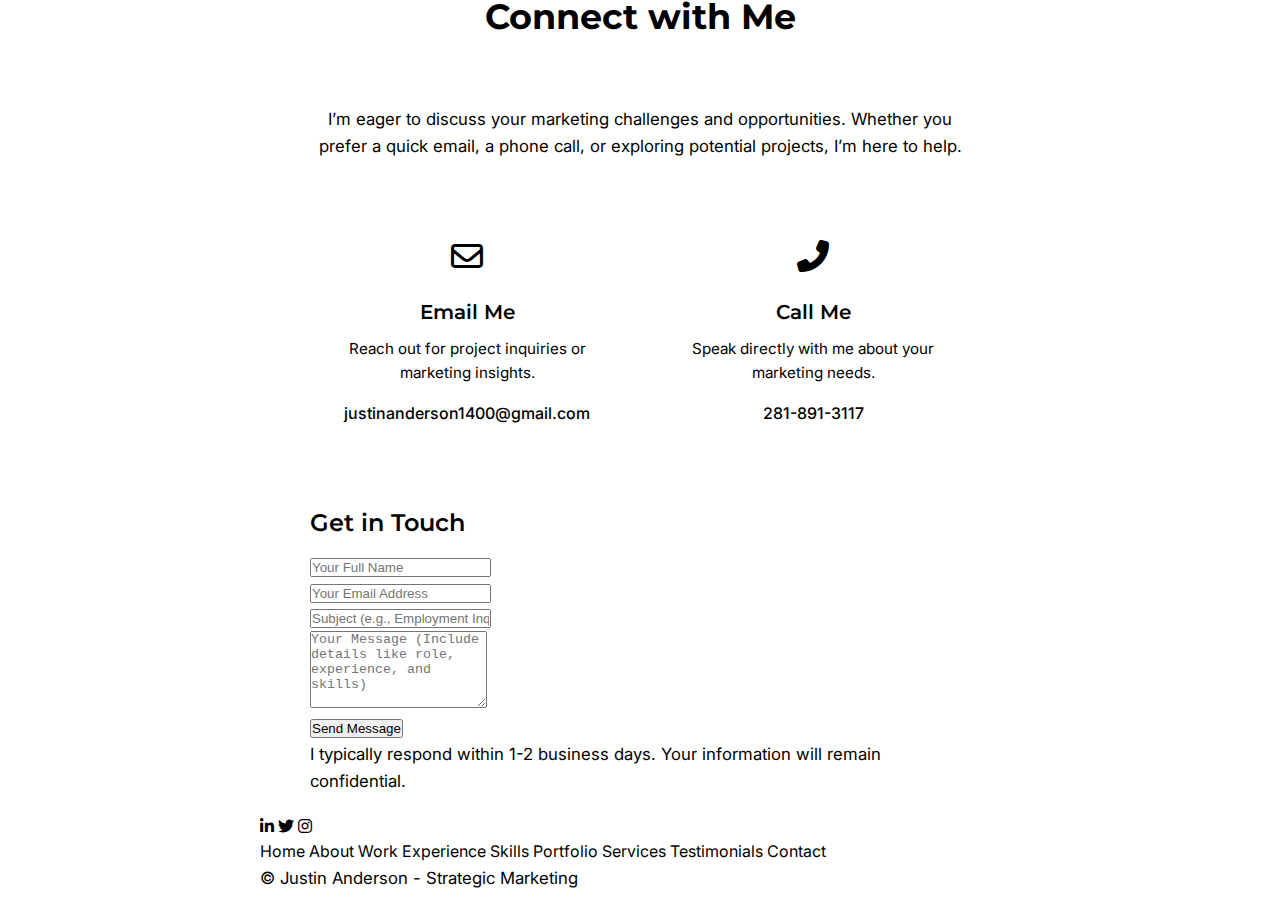
==== commit 325953c9: "Update index.html" ====
--- a/index.html
+++ b/index.html
@@ -28,6 +28,670 @@
   </script>
   
   <style>
+<style>
+/* === Core Variables === */
+:root {
+  --primary: #22223B;
+  --primary-light: #4A4E69;
+  --secondary: #6E85B7;
+  --accent: #00796b;
+  --accent-light: #26a69a;
+  --accent-dark: #004d40;
+  --text-dark: #22223B;
+  --text-light: #4A4E69;
+  --background: #F5F5F5;
+  --background-alt: #FFFFFF;
+  --white: #FFFFFF;
+  --form-bg: #f1f1f1;
+  --success: #2ECC71;
+  --warning: #F39C12;
+  --shadow: 0 4px 6px rgba(0, 0, 0, 0.1);
+  --shadow-lg: 0 10px 25px rgba(0, 0, 0, 0.1);
+  --transition: all 0.3s ease;
+  --radius: 5px;
+  --container: 1200px;
+  --section-space: 5rem;
+}
+
+/* === Reset & Base Styles === */
+*, *::before, *::after {
+  box-sizing: border-box;
+  margin: 0;
+  padding: 0;
+}
+
+html {
+  scroll-behavior: smooth;
+  scroll-padding-top: 70px;
+}
+
+body {
+  font-family: 'Inter', sans-serif;
+  color: var(--text-dark);
+  line-height: 1.6;
+  background: var(--background);
+}
+
+img {
+  max-width: 100%;
+  height: auto;
+  display: block;
+}
+
+a {
+  text-decoration: none;
+  color: var(--accent);
+  transition: var(--transition);
+}
+
+a:hover {
+  color: var(--accent-light);
+}
+
+h1, h2, h3, h4 {
+  font-family: 'Montserrat', sans-serif;
+  font-weight: 600;
+  color: var(--primary);
+  line-height: 1.3;
+  margin-bottom: 1rem;
+}
+
+h1 { font-size: clamp(2rem, 5vw, 2.75rem); }
+h2 { font-size: clamp(1.5rem, 4vw, 2.2rem); }
+h3 { font-size: clamp(1.2rem, 3vw, 1.5rem); }
+
+p {
+  margin-bottom: 1.2rem;
+  font-size: 1.05rem;
+}
+
+.container {
+  width: 100%;
+  max-width: var(--container);
+  margin: 0 auto;
+  padding: 0 20px;
+}
+
+.section {
+  padding: var(--section-space) 0;
+  position: relative;
+}
+
+.section-alt {
+  background-color: var(--background-alt);
+}
+
+.section-title {
+  text-align: center;
+  margin-bottom: 3rem;
+  position: relative;
+  font-weight: 700;
+}
+
+.section-title::after {
+  content: "";
+  display: block;
+  width: 50px;
+  height: 3px;
+  background-color: var(--accent);
+  margin: 15px auto 0;
+}
+
+.btn {
+  display: inline-block;
+  padding: 12px 24px;
+  font-weight: 600;
+  border-radius: var(--radius);
+  cursor: pointer;
+  transition: var(--transition);
+  text-align: center;
+  font-size: 1rem;
+}
+
+.btn-primary {
+  background-color: var(--accent);
+  color: var(--white);
+  border: none;
+}
+
+.btn-primary:hover {
+  background-color: var(--accent-light);
+  transform: translateY(-2px);
+  box-shadow: var(--shadow);
+}
+
+.btn-secondary {
+  background-color: transparent;
+  color: var(--white);
+  border: 2px solid var(--white);
+}
+
+.btn-secondary:hover {
+  background-color: rgba(255, 255, 255, 0.1);
+  transform: translateY(-2px);
+}
+
+/* === Header & Navigation === */
+.header {
+  background-color: var(--white);
+  position: fixed;
+  top: 0;
+  left: 0;
+  right: 0;
+  z-index: 1000;
+  height: 70px;
+  box-shadow: var(--shadow);
+}
+
+.navbar {
+  display: flex;
+  justify-content: space-between;
+  align-items: center;
+  height: 100%;
+}
+
+.navbar-brand {
+  font-family: 'Montserrat', sans-serif;
+  font-weight: 700;
+  font-size: 1.25rem;
+  color: var(--primary);
+}
+
+.navbar-menu {
+  display: flex;
+  list-style: none;
+  gap: 1.5rem;
+}
+
+.navbar-menu li a {
+  color: var(--text-dark);
+  font-weight: 500;
+  position: relative;
+  padding: 0.5rem 0;
+}
+
+.navbar-menu li a::after {
+  content: '';
+  position: absolute;
+  bottom: 0;
+  left: 0;
+  width: 0;
+  height: 2px;
+  background-color: var(--accent);
+  transition: var(--transition);
+}
+
+.navbar-menu li a:hover::after {
+  width: 100%;
+}
+
+.navbar-toggle {
+  display: none;
+  background: none;
+  border: none;
+  color: var(--primary);
+  font-size: 1.25rem;
+  cursor: pointer;
+}
+
+/* === Hero Section === */
+.hero {
+  background-color: var(--primary);
+  color: var(--white);
+  padding: calc(4rem + 70px) 0 4rem;
+  position: relative;
+  overflow: hidden;
+  background-image: linear-gradient(135deg, var(--primary) 0%, var(--primary-light) 100%);
+}
+
+.hero::before {
+  content: '';
+  position: absolute;
+  top: 0;
+  left: 0;
+  right: 0;
+  bottom: 0;
+  background-image: 
+    radial-gradient(circle at 20% 30%, var(--secondary) 0%, transparent 50%),
+    radial-gradient(circle at 80% 70%, var(--accent) 0%, transparent 50%);
+  z-index: 1;
+  opacity: 0.2;
+}
+
+.hero-container {
+  position: relative;
+  z-index: 2;
+  display: flex;
+  align-items: center;
+  gap: 4rem;
+  flex-wrap: wrap;
+}
+
+.hero-content {
+  flex: 1.5;
+}
+
+.hero-title {
+  color: var(--white);
+  margin-bottom: 1.25rem;
+  line-height: 1.3;
+  font-weight: 700;
+}
+
+.hero-subtitle {
+  font-size: 1.15rem;
+  margin-bottom: 2rem;
+  color: rgba(255, 255, 255, 0.9);
+}
+
+.hero-cta {
+  display: flex;
+  gap: 1rem;
+  margin-bottom: 2.5rem;
+  flex-wrap: wrap;
+}
+
+.hero-cta a.btn {
+  flex: 1;
+  text-align: center;
+}
+
+.hero-image {
+  flex: 1;
+  max-width: 360px;
+  border-radius: var(--radius);
+  overflow: hidden;
+  box-shadow: var(--shadow-lg);
+}
+
+.hero-image img {
+  display: block;
+  width: 100%;
+  height: auto;
+}
+
+/* === Stats within Hero === */
+.stats-container {
+  display: flex;
+  gap: 1.5rem;
+  flex-wrap: wrap;
+}
+
+.stat-card {
+  flex: 1;
+  background-color: rgba(255, 255, 255, 0.1);
+  backdrop-filter: blur(5px);
+  padding: 1.5rem;
+  border-radius: var(--radius);
+  text-align: center;
+}
+
+.stat-number {
+  font-size: 1.8rem;
+  font-weight: 700;
+  color: var(--accent-light);
+  margin-bottom: 0.25rem;
+}
+
+.stat-label {
+  font-size: 0.9rem;
+  color: rgba(255, 255, 255, 0.9);
+}
+
+/* === About Section === */
+.about-content {
+  max-width: 800px;
+  margin: 0 auto;
+}
+
+/* === Skills Section === */
+.skills-container {
+  display: grid;
+  grid-template-columns: repeat(auto-fit, minmax(300px, 1fr));
+  gap: 2rem;
+  margin-top: 2rem;
+}
+
+.skill-category {
+  margin-bottom: 2rem;
+}
+
+.skill-category-title {
+  font-size: 1.2rem;
+  margin-bottom: 1.5rem;
+  position: relative;
+  padding-bottom: 0.5rem;
+  color: var(--text-dark);
+  border-bottom: 2px solid var(--accent);
+}
+
+.skill-item {
+  margin-bottom: 1.5rem;
+}
+
+.skill-info {
+  display: flex;
+  justify-content: space-between;
+  margin-bottom: 0.5rem;
+}
+
+.skill-name {
+  font-weight: 500;
+  color: var(--text-dark);
+}
+
+.skill-percentage {
+  color: var(--accent);
+  font-weight: 600;
+}
+
+.skill-bar {
+  height: 8px;
+  background-color: var(--form-bg);
+  border-radius: 4px;
+  overflow: hidden;
+}
+
+.skill-progress {
+  height: 100%;
+  background-color: var(--accent);
+  border-radius: 4px;
+  width: 0;
+  transition: width 0.5s ease-out;
+}
+
+/* === Work Experience Section === */
+.experience-container {
+  display: grid;
+  grid-template-columns: 1fr;
+  gap: 2rem;
+  margin-top: 2rem;
+  width: 100%;
+  max-width: var(--container);
+}
+
+.experience-item {
+  background-color: var(--white);
+  padding: 1.5rem;
+  border-left: 4px solid var(--accent);
+  box-shadow: var(--shadow);
+  border-radius: var(--radius);
+  transition: transform 0.3s ease, box-shadow 0.3s ease;
+}
+
+.experience-item:hover {
+  transform: translateY(-5px);
+  box-shadow: var(--shadow-lg);
+}
+
+.experience-item h3 {
+  margin-bottom: 0.5rem;
+  color: var(--primary);
+}
+
+.experience-item h4 {
+  margin-bottom: 1rem;
+  color: var(--text-dark);
+  font-weight: 500;
+}
+
+.experience-item ul {
+  list-style: disc inside;
+  margin-left: 1rem;
+  line-height: 1.6;
+}
+
+.experience-item ul li {
+  margin-bottom: 0.75rem;
+  font-size: 1rem;
+}
+
+/* === Portfolio Section === */
+.portfolio-intro {
+  text-align: center;
+  max-width: 800px;
+  margin: 0 auto 3rem;
+}
+
+.portfolio-grid {
+  display: grid;
+  grid-template-columns: repeat(auto-fit, minmax(300px, 1fr));
+  gap: 2rem;
+}
+
+.portfolio-item {
+  position: relative;
+  border-radius: var(--radius);
+  overflow: hidden;
+  box-shadow: var(--shadow);
+  height: 100%;
+  transition: var(--transition);
+  background-color: var(--white);
+  padding: 1.5rem;
+  display: flex;
+  flex-direction: column;
+}
+
+.portfolio-item:hover {
+  transform: translateY(-5px);
+  box-shadow: var(--shadow-lg);
+}
+
+.portfolio-content {
+  flex-grow: 1;
+  display: flex;
+  flex-direction: column;
+  justify-content: space-between;
+}
+
+.portfolio-title {
+  font-size: 1.25rem;
+  color: var(--primary);
+  margin-bottom: 0.5rem;
+}
+
+.portfolio-desc {
+  font-size: 0.9rem;
+  margin-bottom: 1rem;
+  color: var(--text-dark);
+  flex-grow: 1;
+}
+
+.portfolio-link {
+  display: inline-block;
+  padding: 8px 16px;
+  background-color: var(--accent);
+  color: var(--white);
+  border-radius: var(--radius);
+  font-size: 0.85rem;
+  font-weight: 500;
+  transition: var(--transition);
+  align-self: flex-start;
+}
+
+.portfolio-link:hover {
+  background-color: var(--accent-light);
+  color: var(--white);
+}
+
+/* === Services Section === */
+.services-grid {
+  display: grid;
+  grid-template-columns: repeat(auto-fit, minmax(300px, 1fr));
+  gap: 2rem;
+}
+
+.service-card {
+  background-color: var(--white);
+  border-radius: var(--radius);
+  padding: 2.5rem;
+  box-shadow: var(--shadow);
+  transition: var(--transition);
+  position: relative;
+  overflow: hidden;
+  border-top: 3px solid var(--accent);
+}
+
+.service-card:hover {
+  transform: translateY(-5px);
+  box-shadow: var(--shadow-lg);
+}
+
+.service-icon {
+  display: inline-flex;
+  align-items: center;
+  justify-content: center;
+  width: 60px;
+  height: 60px;
+  background: linear-gradient(135deg, var(--accent), var(--accent-light));
+  color: var(--white);
+  border-radius: 50%;
+  margin-bottom: 1.5rem;
+  font-size: 1.5rem;
+  transition: var(--transition);
+}
+
+.service-card:hover .service-icon {
+  transform: rotate(10deg) scale(1.05);
+}
+
+.service-title {
+  margin-bottom: 1rem;
+}
+
+.service-desc {
+  color: var(--text-light);
+}
+
+/* === Testimonials Section === */
+.testimonials-grid {
+  display: grid;
+  grid-template-columns: repeat(auto-fit, minmax(300px, 1fr));
+  gap: 2rem;
+}
+
+.testimonial {
+  background-color: var(--white);
+  border-radius: var(--radius);
+  padding: 2.5rem;
+  box-shadow: var(--shadow);
+  position: relative;
+}
+
+.testimonial::before {
+  content: "";
+  position: absolute;
+  top: 1rem;
+  left: 1rem;
+  font-size: 5rem;
+  color: var(--accent);
+  opacity: 0.25;
+  font-family: serif;
+  line-height: 1;
+}
+
+.testimonial-content {
+  position: relative;
+  margin-bottom: 1.5rem;
+  font-style: italic;
+  z-index: 1;
+}
+
+.testimonial-author {
+  display: flex;
+  align-items: center;
+}
+
+.author-image {
+  width: 50px;
+  height: 50px;
+  border-radius: 50%;
+  margin-right: 1rem;
+  background: linear-gradient(135deg, var(--secondary), var(--accent));
+  color: var(--white);
+  display: flex;
+  align-items: center;
+  justify-content: center;
+  font-weight: bold;
+}
+
+.author-info h4 {
+  margin-bottom: 0.25rem;
+  font-weight: 600;
+}
+
+.author-position {
+  font-size: 0.85rem;
+  color: var(--text-light);
+}
+
+.contact {
+  background-color: var(--primary);
+  color: var(--white);
+  padding: var(--section-space) 0;
+}
+
+.contact-container {
+  max-width: 700px;
+  margin: 0 auto;
+}
+
+.contact .section-title {
+  color: var(--white);
+}
+
+.contact-intro {
+  text-align: center;
+  margin-bottom: 2.5rem;
+}
+
+.contact-options {
+  display: grid;
+  grid-template-columns: repeat(auto-fit, minmax(250px, 1fr));
+  gap: 2rem;
+  margin-bottom: 3rem;
+}
+
+.contact-option {
+  background-color: var(--white);
+  padding: 2rem;
+  border-radius: var(--radius);
+  text-align: center;
+  box-shadow: var(--shadow);
+  transition: var(--transition);
+}
+
+.contact-option:hover {
+  transform: translateY(-5px);
+  box-shadow: var(--shadow-lg);
+}
+
+.contact-icon {
+  font-size: 2rem;
+  color: var(--accent);
+  margin-bottom: 1rem;
+}
+
+.contact-option h3 {
+  margin-bottom: 0.75rem;
+  font-size: 1.25rem;
+}
+
+.contact-option p {
+  margin-bottom: 1rem;
+  color: var(--text-light);
+  font-size: 0.95rem;
+}
+
+.contact-link {
+  display: inline-block;
+  color: var(--accent);
+  font-weight: 500;
+  position: relative;
+}
+
+
+</style>
 
   </style>
 </head>
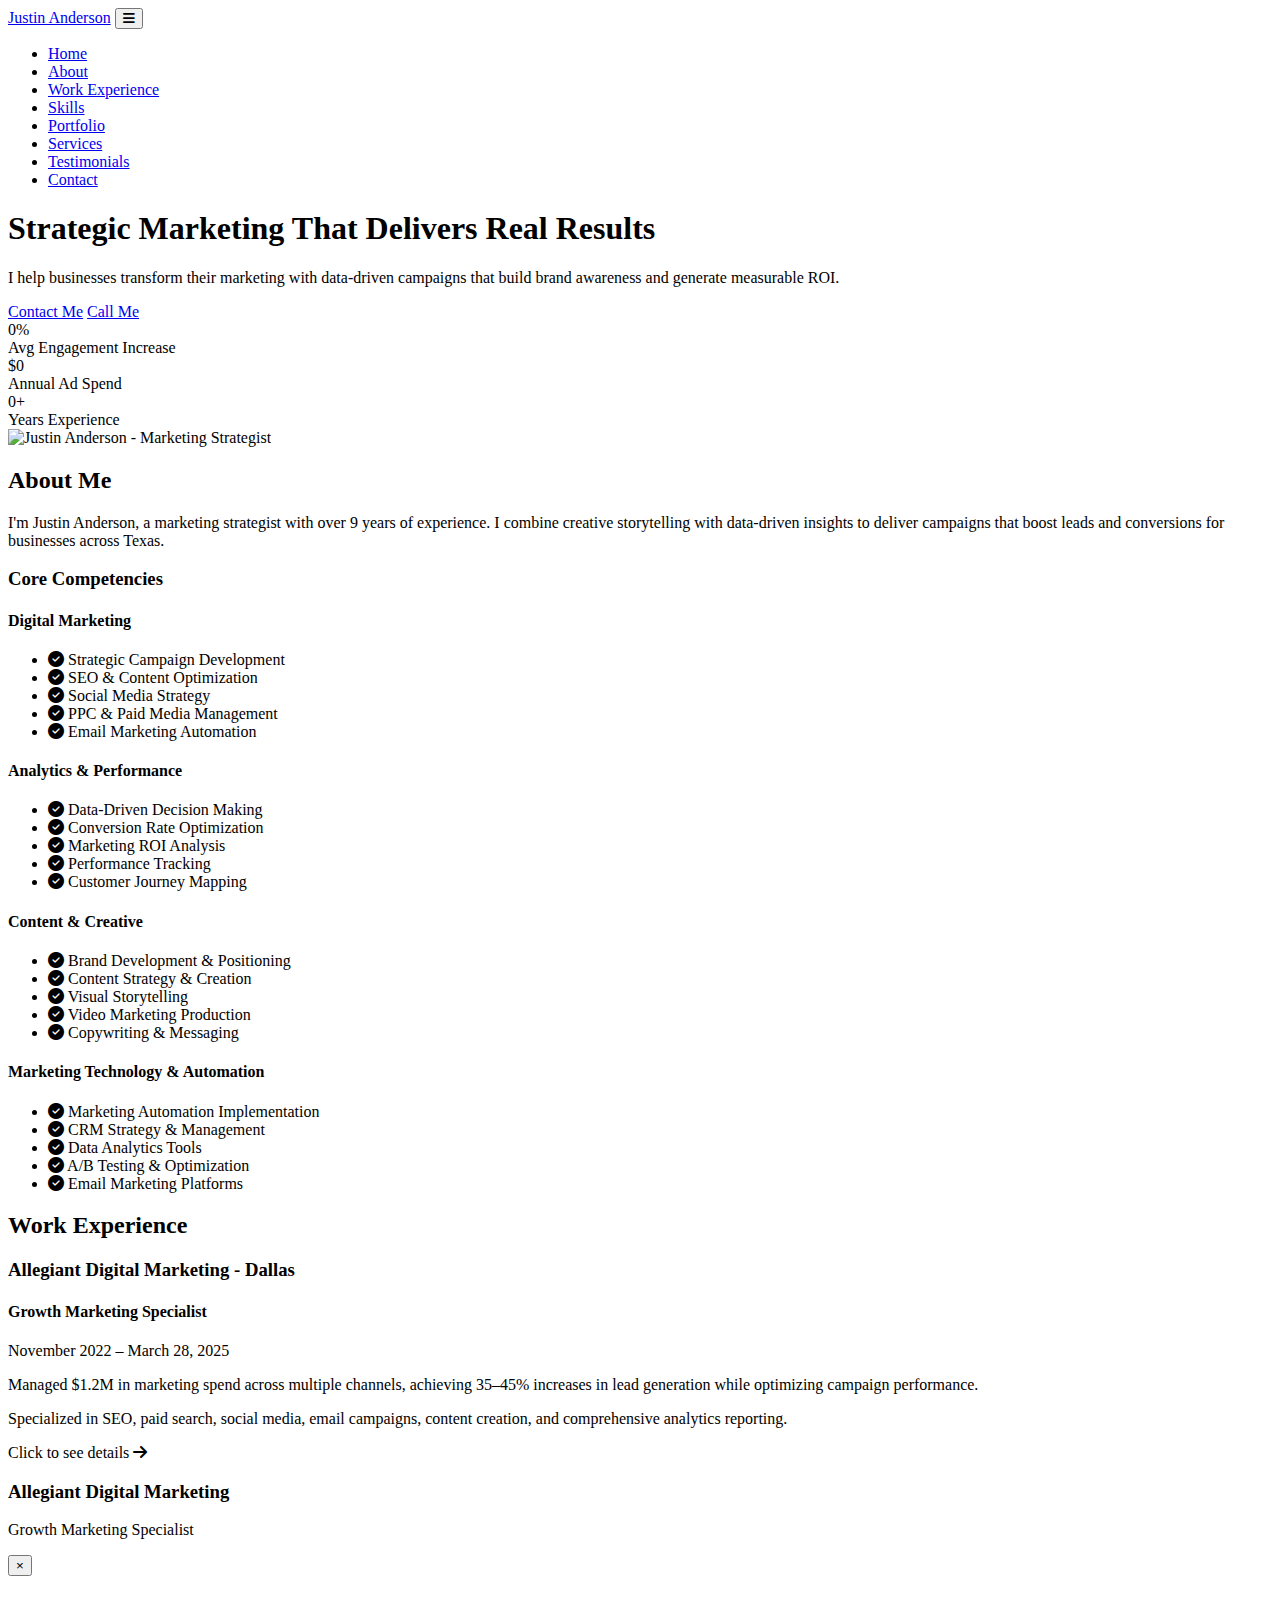
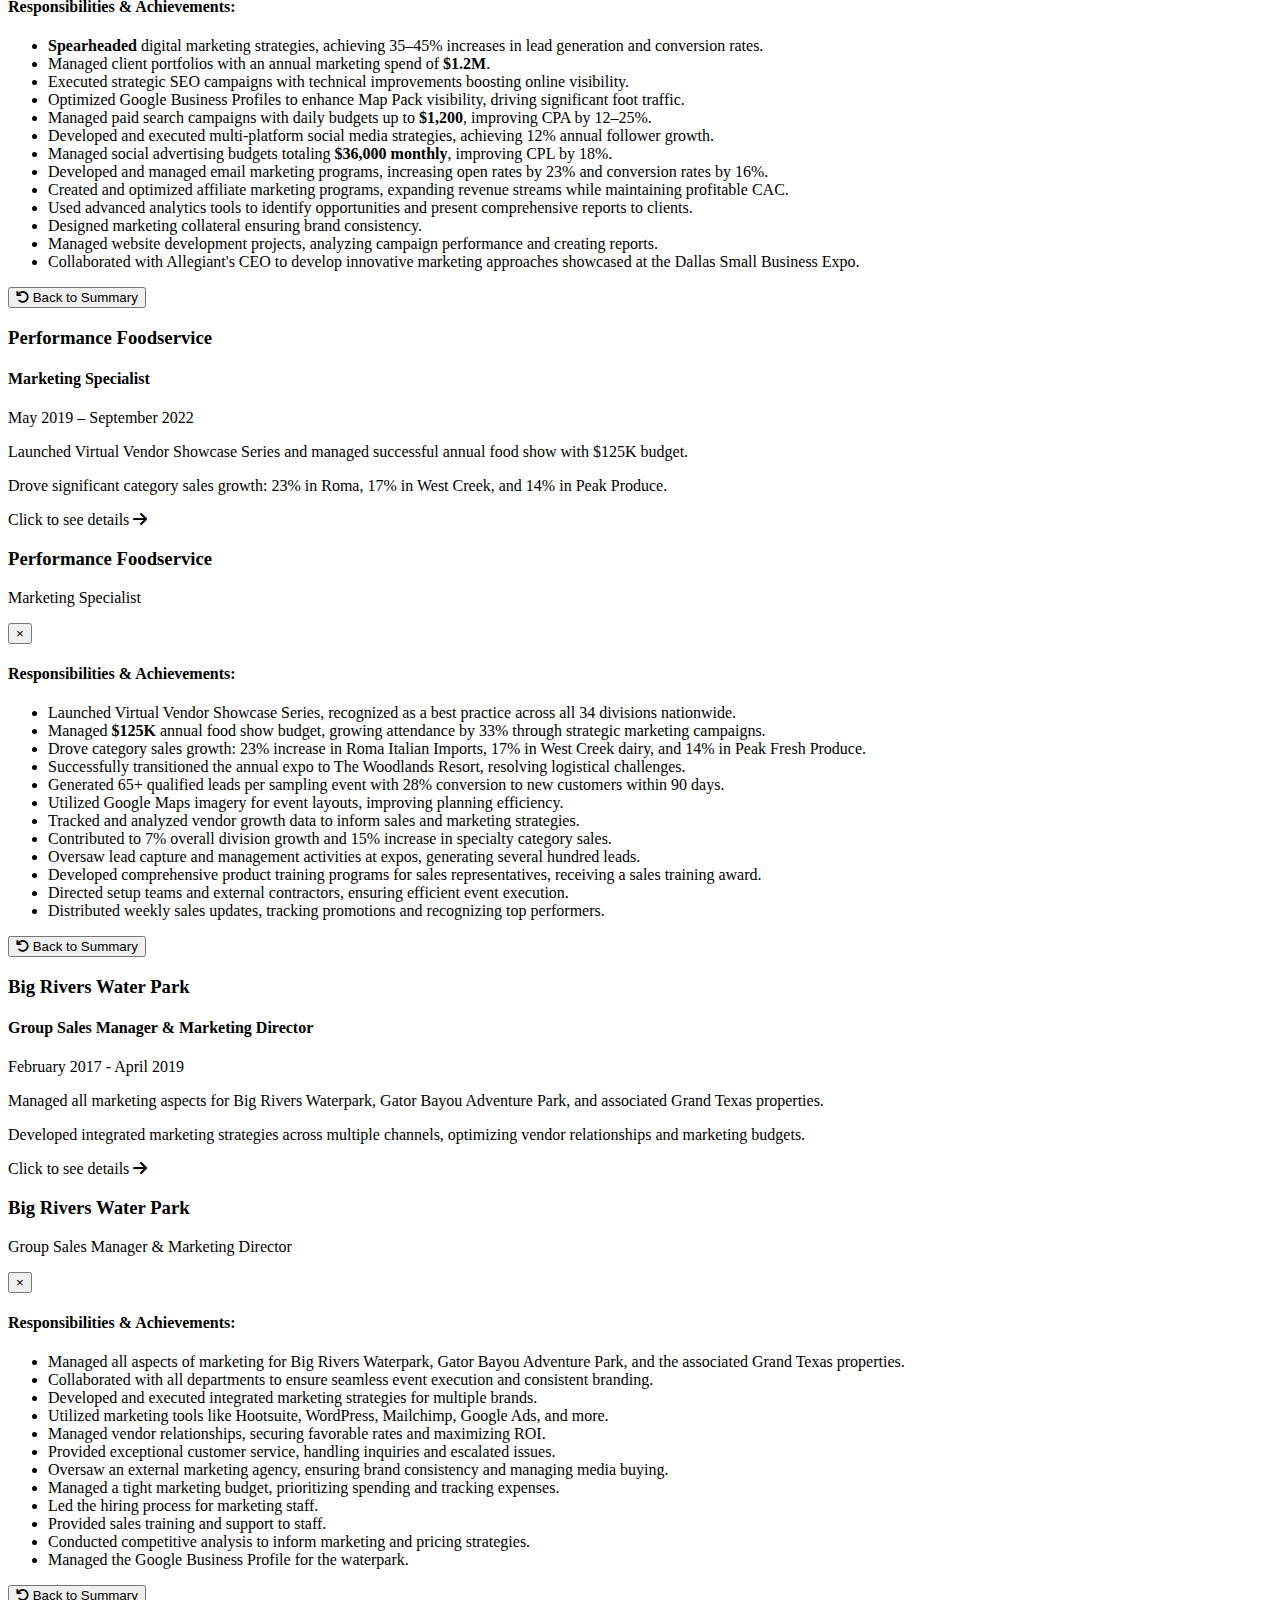
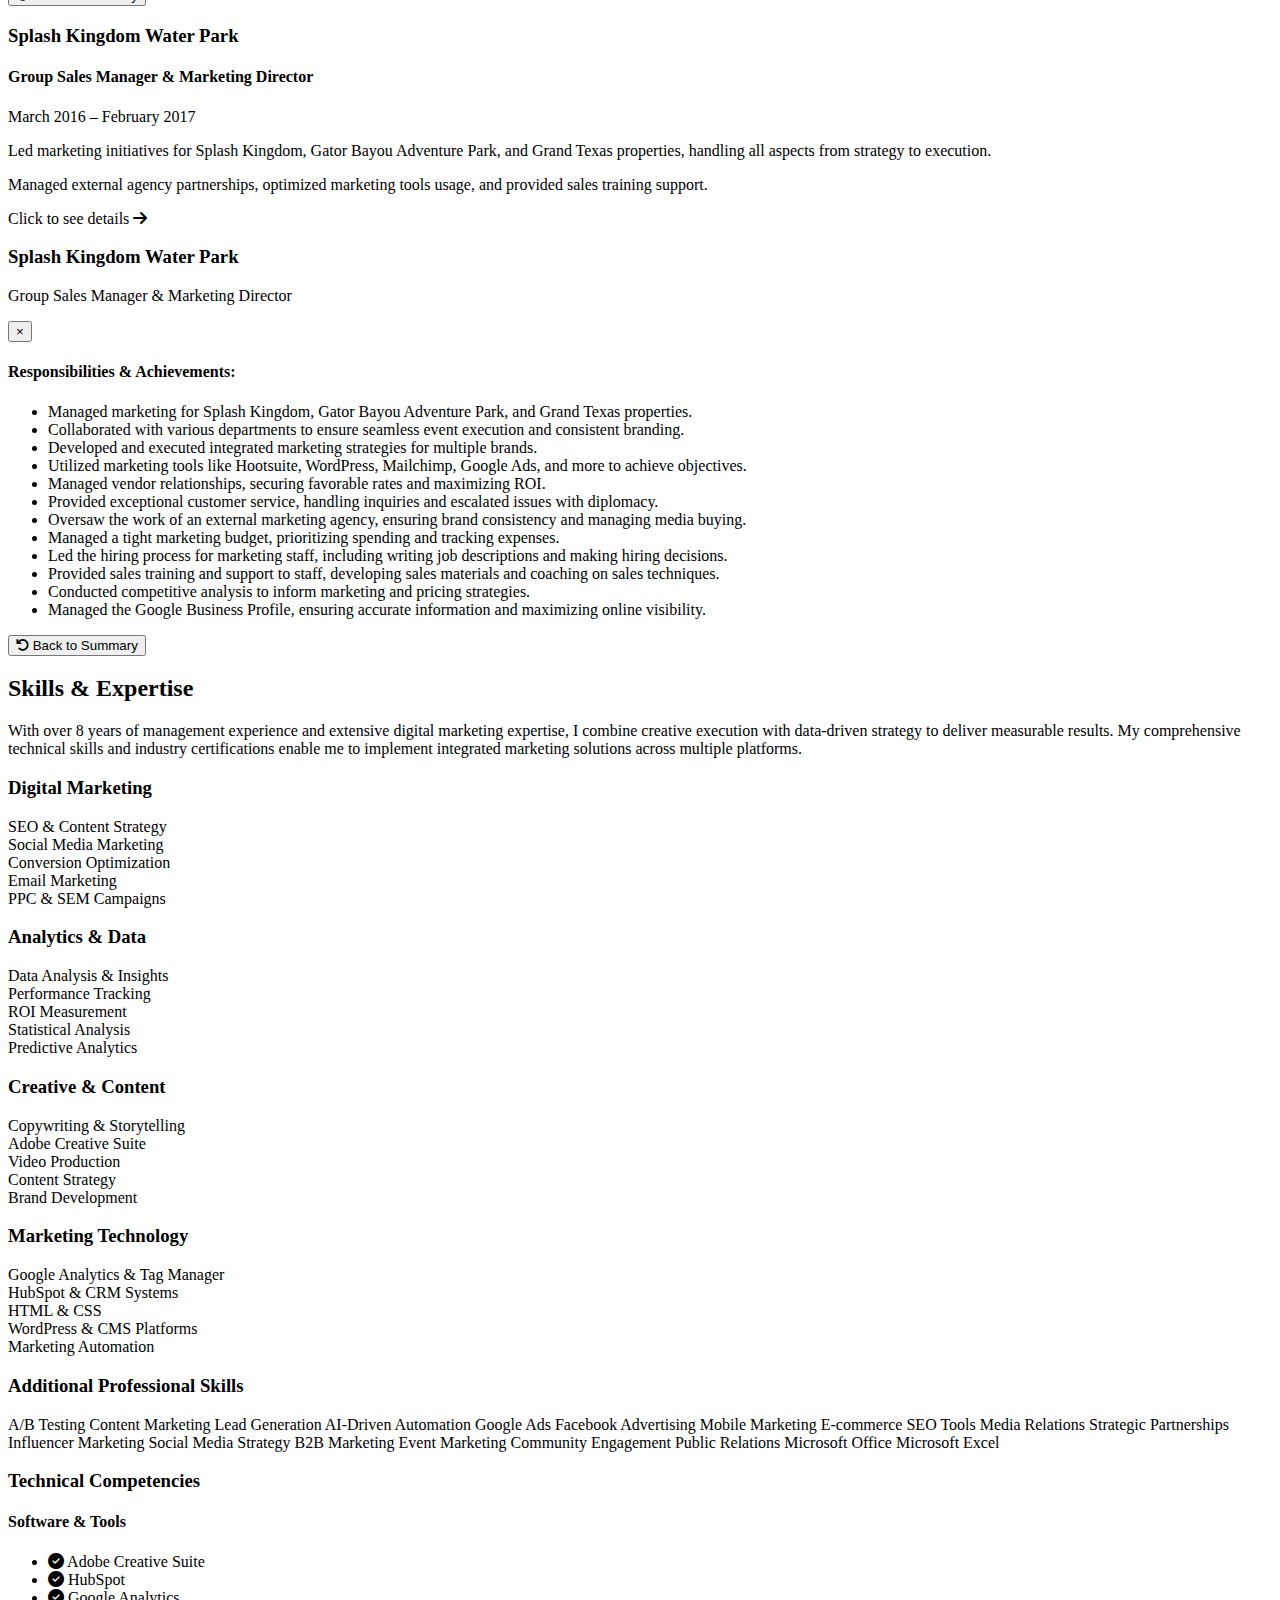
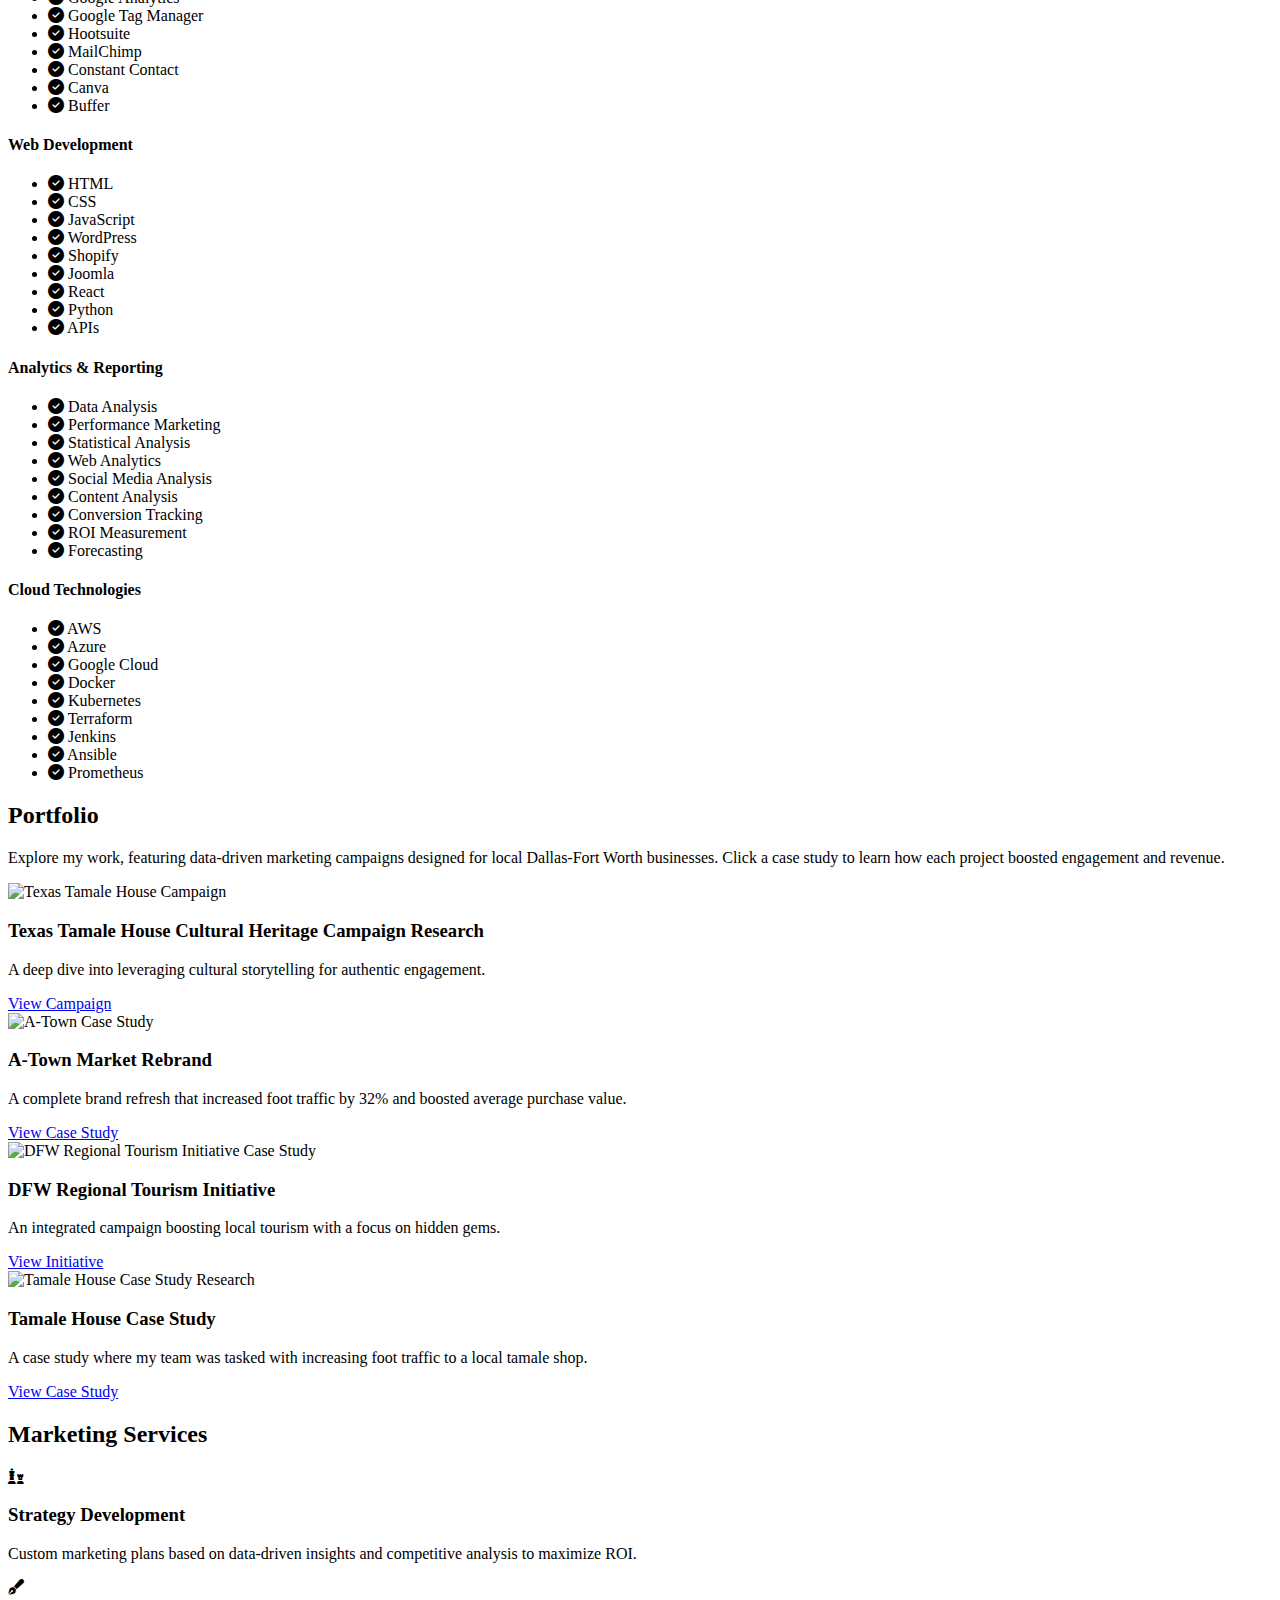
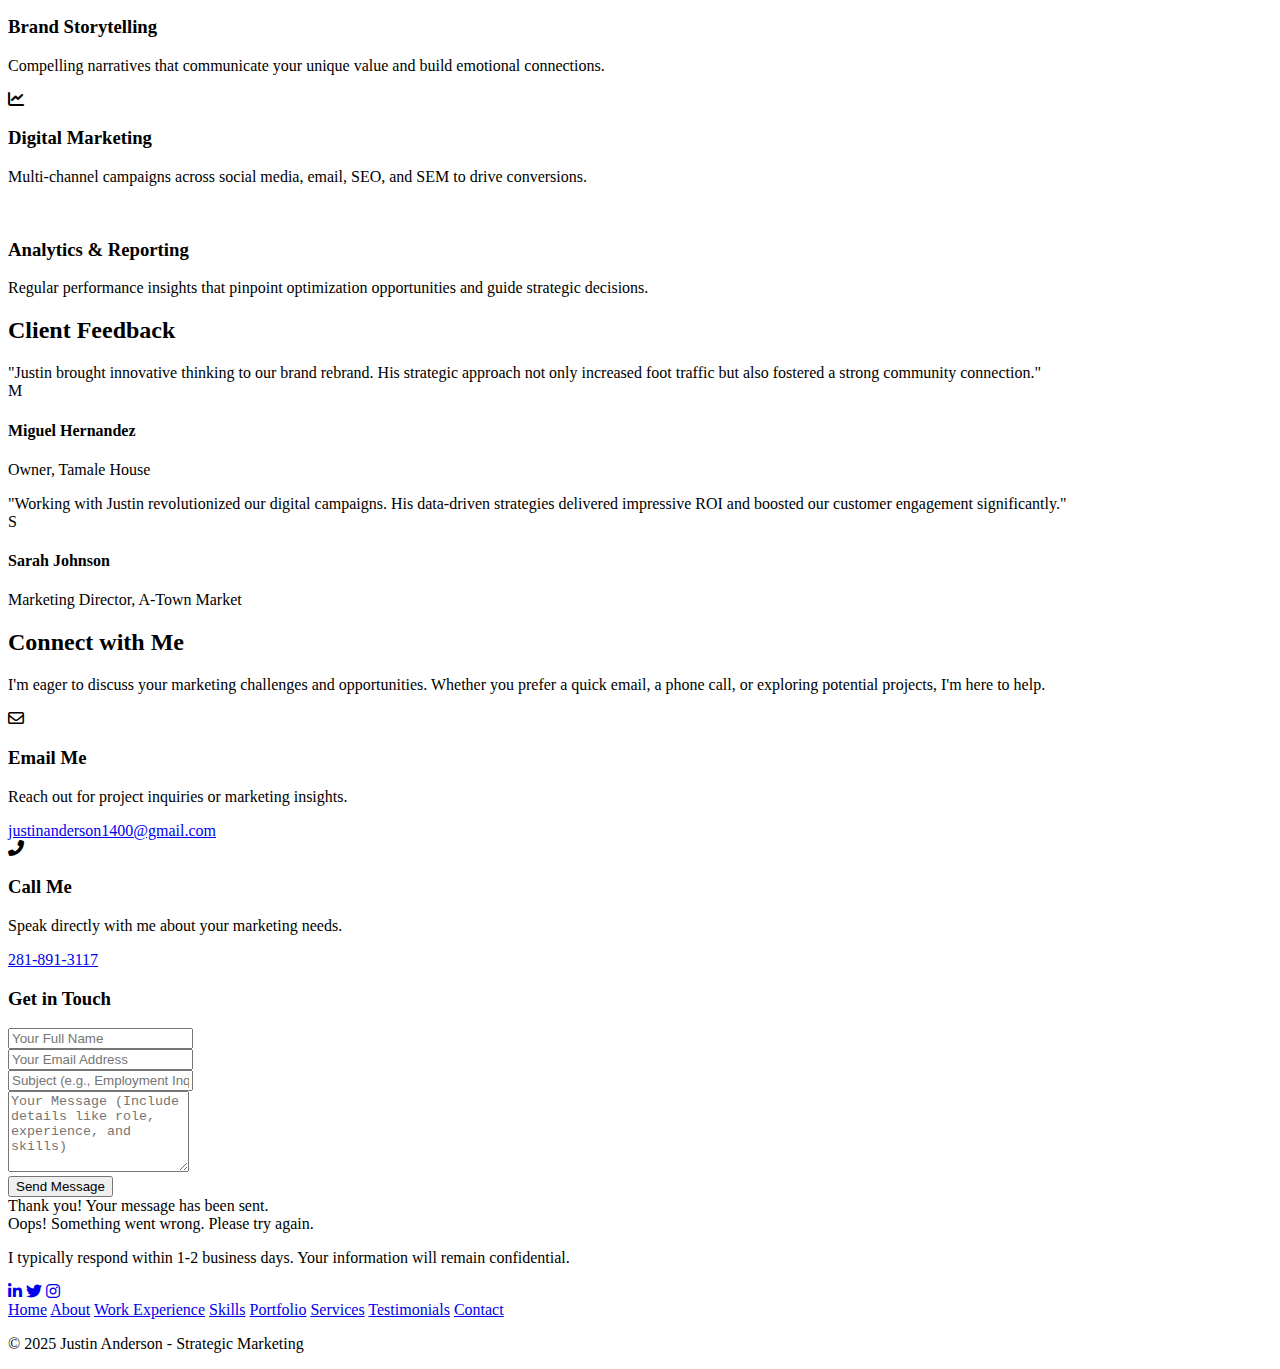
==== commit b7265837: "Update index.html" ====
--- a/index.html
+++ b/index.html
@@ -1,1591 +1,613 @@
 <!DOCTYPE html>
 <html lang="en">
 <head>
-  <meta charset="UTF-8">
-  <meta name="description" content="Justin Anderson - Marketing Strategist | Data-driven campaigns for tourism, food service, and retail businesses in Texas">
-  <meta name="keywords" content="Justin Anderson, marketing portfolio, Houston marketing, tourism marketing, food service marketing, ROI campaigns">
-  <meta name="viewport" content="width=device-width, initial-scale=1.0">
-  <title>Justin Anderson | Marketing Strategist | Texas</title>
-  
-  <!-- Google Fonts -->
-  <link rel="preconnect" href="https://fonts.googleapis.com">
-  <link rel="preconnect" href="https://fonts.gstatic.com" crossorigin>
-  <link href="https://fonts.googleapis.com/css2?family=Montserrat:wght@400;500;600;700&family=Inter:wght@400;500;600&display=swap" rel="stylesheet">
-  
-  <!-- Font Awesome -->
-  <link rel="stylesheet" href="https://cdnjs.cloudflare.com/ajax/libs/font-awesome/6.4.0/css/all.min.css">
-  
-  <!-- AOS Animation Library -->
-  <link rel="stylesheet" href="https://cdnjs.cloudflare.com/ajax/libs/aos/2.3.4/aos.css" />
-  
-  <!-- Google tag (gtag.js) -->
-  <script async src="https://www.googletagmanager.com/gtag/js?id=G-SYRB58PLKJ"></script>
-  <script>
-    window.dataLayer = window.dataLayer || [];
-    function gtag(){dataLayer.push(arguments);}
-    gtag('js', new Date());
-    gtag('config', 'G-SYRB58PLKJ');
-  </script>
-  
-  <style>
-<style>
-/* === Core Variables === */
-:root {
-  --primary: #22223B;
-  --primary-light: #4A4E69;
-  --secondary: #6E85B7;
-  --accent: #00796b;
-  --accent-light: #26a69a;
-  --accent-dark: #004d40;
-  --text-dark: #22223B;
-  --text-light: #4A4E69;
-  --background: #F5F5F5;
-  --background-alt: #FFFFFF;
-  --white: #FFFFFF;
-  --form-bg: #f1f1f1;
-  --success: #2ECC71;
-  --warning: #F39C12;
-  --shadow: 0 4px 6px rgba(0, 0, 0, 0.1);
-  --shadow-lg: 0 10px 25px rgba(0, 0, 0, 0.1);
-  --transition: all 0.3s ease;
-  --radius: 5px;
-  --container: 1200px;
-  --section-space: 5rem;
-}
-
-/* === Reset & Base Styles === */
-*, *::before, *::after {
-  box-sizing: border-box;
-  margin: 0;
-  padding: 0;
-}
-
-html {
-  scroll-behavior: smooth;
-  scroll-padding-top: 70px;
-}
-
-body {
-  font-family: 'Inter', sans-serif;
-  color: var(--text-dark);
-  line-height: 1.6;
-  background: var(--background);
-}
-
-img {
-  max-width: 100%;
-  height: auto;
-  display: block;
-}
-
-a {
-  text-decoration: none;
-  color: var(--accent);
-  transition: var(--transition);
-}
-
-a:hover {
-  color: var(--accent-light);
-}
-
-h1, h2, h3, h4 {
-  font-family: 'Montserrat', sans-serif;
-  font-weight: 600;
-  color: var(--primary);
-  line-height: 1.3;
-  margin-bottom: 1rem;
-}
-
-h1 { font-size: clamp(2rem, 5vw, 2.75rem); }
-h2 { font-size: clamp(1.5rem, 4vw, 2.2rem); }
-h3 { font-size: clamp(1.2rem, 3vw, 1.5rem); }
-
-p {
-  margin-bottom: 1.2rem;
-  font-size: 1.05rem;
-}
-
-.container {
-  width: 100%;
-  max-width: var(--container);
-  margin: 0 auto;
-  padding: 0 20px;
-}
-
-.section {
-  padding: var(--section-space) 0;
-  position: relative;
-}
-
-.section-alt {
-  background-color: var(--background-alt);
-}
-
-.section-title {
-  text-align: center;
-  margin-bottom: 3rem;
-  position: relative;
-  font-weight: 700;
-}
-
-.section-title::after {
-  content: "";
-  display: block;
-  width: 50px;
-  height: 3px;
-  background-color: var(--accent);
-  margin: 15px auto 0;
-}
-
-.btn {
-  display: inline-block;
-  padding: 12px 24px;
-  font-weight: 600;
-  border-radius: var(--radius);
-  cursor: pointer;
-  transition: var(--transition);
-  text-align: center;
-  font-size: 1rem;
-}
-
-.btn-primary {
-  background-color: var(--accent);
-  color: var(--white);
-  border: none;
-}
-
-.btn-primary:hover {
-  background-color: var(--accent-light);
-  transform: translateY(-2px);
-  box-shadow: var(--shadow);
-}
-
-.btn-secondary {
-  background-color: transparent;
-  color: var(--white);
-  border: 2px solid var(--white);
-}
-
-.btn-secondary:hover {
-  background-color: rgba(255, 255, 255, 0.1);
-  transform: translateY(-2px);
-}
-
-/* === Header & Navigation === */
-.header {
-  background-color: var(--white);
-  position: fixed;
-  top: 0;
-  left: 0;
-  right: 0;
-  z-index: 1000;
-  height: 70px;
-  box-shadow: var(--shadow);
-}
-
-.navbar {
-  display: flex;
-  justify-content: space-between;
-  align-items: center;
-  height: 100%;
-}
-
-.navbar-brand {
-  font-family: 'Montserrat', sans-serif;
-  font-weight: 700;
-  font-size: 1.25rem;
-  color: var(--primary);
-}
-
-.navbar-menu {
-  display: flex;
-  list-style: none;
-  gap: 1.5rem;
-}
-
-.navbar-menu li a {
-  color: var(--text-dark);
-  font-weight: 500;
-  position: relative;
-  padding: 0.5rem 0;
-}
-
-.navbar-menu li a::after {
-  content: '';
-  position: absolute;
-  bottom: 0;
-  left: 0;
-  width: 0;
-  height: 2px;
-  background-color: var(--accent);
-  transition: var(--transition);
-}
-
-.navbar-menu li a:hover::after {
-  width: 100%;
-}
-
-.navbar-toggle {
-  display: none;
-  background: none;
-  border: none;
-  color: var(--primary);
-  font-size: 1.25rem;
-  cursor: pointer;
-}
-
-/* === Hero Section === */
-.hero {
-  background-color: var(--primary);
-  color: var(--white);
-  padding: calc(4rem + 70px) 0 4rem;
-  position: relative;
-  overflow: hidden;
-  background-image: linear-gradient(135deg, var(--primary) 0%, var(--primary-light) 100%);
-}
-
-.hero::before {
-  content: '';
-  position: absolute;
-  top: 0;
-  left: 0;
-  right: 0;
-  bottom: 0;
-  background-image: 
-    radial-gradient(circle at 20% 30%, var(--secondary) 0%, transparent 50%),
-    radial-gradient(circle at 80% 70%, var(--accent) 0%, transparent 50%);
-  z-index: 1;
-  opacity: 0.2;
-}
-
-.hero-container {
-  position: relative;
-  z-index: 2;
-  display: flex;
-  align-items: center;
-  gap: 4rem;
-  flex-wrap: wrap;
-}
-
-.hero-content {
-  flex: 1.5;
-}
-
-.hero-title {
-  color: var(--white);
-  margin-bottom: 1.25rem;
-  line-height: 1.3;
-  font-weight: 700;
-}
-
-.hero-subtitle {
-  font-size: 1.15rem;
-  margin-bottom: 2rem;
-  color: rgba(255, 255, 255, 0.9);
-}
-
-.hero-cta {
-  display: flex;
-  gap: 1rem;
-  margin-bottom: 2.5rem;
-  flex-wrap: wrap;
-}
-
-.hero-cta a.btn {
-  flex: 1;
-  text-align: center;
-}
-
-.hero-image {
-  flex: 1;
-  max-width: 360px;
-  border-radius: var(--radius);
-  overflow: hidden;
-  box-shadow: var(--shadow-lg);
-}
-
-.hero-image img {
-  display: block;
-  width: 100%;
-  height: auto;
-}
-
-/* === Stats within Hero === */
-.stats-container {
-  display: flex;
-  gap: 1.5rem;
-  flex-wrap: wrap;
-}
-
-.stat-card {
-  flex: 1;
-  background-color: rgba(255, 255, 255, 0.1);
-  backdrop-filter: blur(5px);
-  padding: 1.5rem;
-  border-radius: var(--radius);
-  text-align: center;
-}
-
-.stat-number {
-  font-size: 1.8rem;
-  font-weight: 700;
-  color: var(--accent-light);
-  margin-bottom: 0.25rem;
-}
-
-.stat-label {
-  font-size: 0.9rem;
-  color: rgba(255, 255, 255, 0.9);
-}
-
-/* === About Section === */
-.about-content {
-  max-width: 800px;
-  margin: 0 auto;
-}
-
-/* === Skills Section === */
-.skills-container {
-  display: grid;
-  grid-template-columns: repeat(auto-fit, minmax(300px, 1fr));
-  gap: 2rem;
-  margin-top: 2rem;
-}
-
-.skill-category {
-  margin-bottom: 2rem;
-}
-
-.skill-category-title {
-  font-size: 1.2rem;
-  margin-bottom: 1.5rem;
-  position: relative;
-  padding-bottom: 0.5rem;
-  color: var(--text-dark);
-  border-bottom: 2px solid var(--accent);
-}
-
-.skill-item {
-  margin-bottom: 1.5rem;
-}
-
-.skill-info {
-  display: flex;
-  justify-content: space-between;
-  margin-bottom: 0.5rem;
-}
-
-.skill-name {
-  font-weight: 500;
-  color: var(--text-dark);
-}
-
-.skill-percentage {
-  color: var(--accent);
-  font-weight: 600;
-}
-
-.skill-bar {
-  height: 8px;
-  background-color: var(--form-bg);
-  border-radius: 4px;
-  overflow: hidden;
-}
-
-.skill-progress {
-  height: 100%;
-  background-color: var(--accent);
-  border-radius: 4px;
-  width: 0;
-  transition: width 0.5s ease-out;
-}
-
-/* === Work Experience Section === */
-.experience-container {
-  display: grid;
-  grid-template-columns: 1fr;
-  gap: 2rem;
-  margin-top: 2rem;
-  width: 100%;
-  max-width: var(--container);
-}
-
-.experience-item {
-  background-color: var(--white);
-  padding: 1.5rem;
-  border-left: 4px solid var(--accent);
-  box-shadow: var(--shadow);
-  border-radius: var(--radius);
-  transition: transform 0.3s ease, box-shadow 0.3s ease;
-}
-
-.experience-item:hover {
-  transform: translateY(-5px);
-  box-shadow: var(--shadow-lg);
-}
-
-.experience-item h3 {
-  margin-bottom: 0.5rem;
-  color: var(--primary);
-}
-
-.experience-item h4 {
-  margin-bottom: 1rem;
-  color: var(--text-dark);
-  font-weight: 500;
-}
-
-.experience-item ul {
-  list-style: disc inside;
-  margin-left: 1rem;
-  line-height: 1.6;
-}
-
-.experience-item ul li {
-  margin-bottom: 0.75rem;
-  font-size: 1rem;
-}
-
-/* === Portfolio Section === */
-.portfolio-intro {
-  text-align: center;
-  max-width: 800px;
-  margin: 0 auto 3rem;
-}
-
-.portfolio-grid {
-  display: grid;
-  grid-template-columns: repeat(auto-fit, minmax(300px, 1fr));
-  gap: 2rem;
-}
-
-.portfolio-item {
-  position: relative;
-  border-radius: var(--radius);
-  overflow: hidden;
-  box-shadow: var(--shadow);
-  height: 100%;
-  transition: var(--transition);
-  background-color: var(--white);
-  padding: 1.5rem;
-  display: flex;
-  flex-direction: column;
-}
-
-.portfolio-item:hover {
-  transform: translateY(-5px);
-  box-shadow: var(--shadow-lg);
-}
-
-.portfolio-content {
-  flex-grow: 1;
-  display: flex;
-  flex-direction: column;
-  justify-content: space-between;
-}
-
-.portfolio-title {
-  font-size: 1.25rem;
-  color: var(--primary);
-  margin-bottom: 0.5rem;
-}
-
-.portfolio-desc {
-  font-size: 0.9rem;
-  margin-bottom: 1rem;
-  color: var(--text-dark);
-  flex-grow: 1;
-}
-
-.portfolio-link {
-  display: inline-block;
-  padding: 8px 16px;
-  background-color: var(--accent);
-  color: var(--white);
-  border-radius: var(--radius);
-  font-size: 0.85rem;
-  font-weight: 500;
-  transition: var(--transition);
-  align-self: flex-start;
-}
-
-.portfolio-link:hover {
-  background-color: var(--accent-light);
-  color: var(--white);
-}
-
-/* === Services Section === */
-.services-grid {
-  display: grid;
-  grid-template-columns: repeat(auto-fit, minmax(300px, 1fr));
-  gap: 2rem;
-}
-
-.service-card {
-  background-color: var(--white);
-  border-radius: var(--radius);
-  padding: 2.5rem;
-  box-shadow: var(--shadow);
-  transition: var(--transition);
-  position: relative;
-  overflow: hidden;
-  border-top: 3px solid var(--accent);
-}
-
-.service-card:hover {
-  transform: translateY(-5px);
-  box-shadow: var(--shadow-lg);
-}
-
-.service-icon {
-  display: inline-flex;
-  align-items: center;
-  justify-content: center;
-  width: 60px;
-  height: 60px;
-  background: linear-gradient(135deg, var(--accent), var(--accent-light));
-  color: var(--white);
-  border-radius: 50%;
-  margin-bottom: 1.5rem;
-  font-size: 1.5rem;
-  transition: var(--transition);
-}
-
-.service-card:hover .service-icon {
-  transform: rotate(10deg) scale(1.05);
-}
-
-.service-title {
-  margin-bottom: 1rem;
-}
-
-.service-desc {
-  color: var(--text-light);
-}
-
-/* === Testimonials Section === */
-.testimonials-grid {
-  display: grid;
-  grid-template-columns: repeat(auto-fit, minmax(300px, 1fr));
-  gap: 2rem;
-}
-
-.testimonial {
-  background-color: var(--white);
-  border-radius: var(--radius);
-  padding: 2.5rem;
-  box-shadow: var(--shadow);
-  position: relative;
-}
-
-.testimonial::before {
-  content: "";
-  position: absolute;
-  top: 1rem;
-  left: 1rem;
-  font-size: 5rem;
-  color: var(--accent);
-  opacity: 0.25;
-  font-family: serif;
-  line-height: 1;
-}
-
-.testimonial-content {
-  position: relative;
-  margin-bottom: 1.5rem;
-  font-style: italic;
-  z-index: 1;
-}
-
-.testimonial-author {
-  display: flex;
-  align-items: center;
-}
-
-.author-image {
-  width: 50px;
-  height: 50px;
-  border-radius: 50%;
-  margin-right: 1rem;
-  background: linear-gradient(135deg, var(--secondary), var(--accent));
-  color: var(--white);
-  display: flex;
-  align-items: center;
-  justify-content: center;
-  font-weight: bold;
-}
-
-.author-info h4 {
-  margin-bottom: 0.25rem;
-  font-weight: 600;
-}
-
-.author-position {
-  font-size: 0.85rem;
-  color: var(--text-light);
-}
-
-.contact {
-  background-color: var(--primary);
-  color: var(--white);
-  padding: var(--section-space) 0;
-}
-
-.contact-container {
-  max-width: 700px;
-  margin: 0 auto;
-}
-
-.contact .section-title {
-  color: var(--white);
-}
-
-.contact-intro {
-  text-align: center;
-  margin-bottom: 2.5rem;
-}
-
-.contact-options {
-  display: grid;
-  grid-template-columns: repeat(auto-fit, minmax(250px, 1fr));
-  gap: 2rem;
-  margin-bottom: 3rem;
-}
-
-.contact-option {
-  background-color: var(--white);
-  padding: 2rem;
-  border-radius: var(--radius);
-  text-align: center;
-  box-shadow: var(--shadow);
-  transition: var(--transition);
-}
-
-.contact-option:hover {
-  transform: translateY(-5px);
-  box-shadow: var(--shadow-lg);
-}
-
-.contact-icon {
-  font-size: 2rem;
-  color: var(--accent);
-  margin-bottom: 1rem;
-}
-
-.contact-option h3 {
-  margin-bottom: 0.75rem;
-  font-size: 1.25rem;
-}
-
-.contact-option p {
-  margin-bottom: 1rem;
-  color: var(--text-light);
-  font-size: 0.95rem;
-}
-
-.contact-link {
-  display: inline-block;
-  color: var(--accent);
-  font-weight: 500;
-  position: relative;
-}
-
-
-</style>
-
-  </style>
-</head>
+    <meta charset="UTF-8">
+    <meta name="viewport" content="width=device-width, initial-scale=1.0">
+    <meta name="description" content="Justin Anderson - Marketing Strategist | Data-driven campaigns for tourism, food service, and retail businesses in Texas">
+    <meta name="keywords" content="Justin Anderson, marketing portfolio, Houston marketing, tourism marketing, food service marketing, ROI campaigns">
+    <title>Justin Anderson | Marketing Strategist | Texas</title>
+
+    <link rel="preconnect" href="https://fonts.googleapis.com">
+    <link rel="preconnect" href="https://fonts.gstatic.com" crossorigin>
+    <link href="https://fonts.googleapis.com/css2?family=Inter:wght@400;500;600&family=DM+Serif+Display:wght@400;700&display=swap" rel="stylesheet">
+
+    <link rel="stylesheet" href="https://cdnjs.cloudflare.com/ajax/libs/font-awesome/6.4.0/css/all.min.css">
+
+    <link rel="stylesheet" href="new_styles.css">
+
+    </head>
 <body>
-  <!-- Header / Navigation -->
-  <header class="header">
-    <div class="container navbar">
-      <a href="#top" class="navbar-brand">Justin Anderson</a>
-      <button class="navbar-toggle" id="navToggle" aria-label="Toggle navigation">
-        <i class="fas fa-bars"></i>
-      </button>
-      <ul class="navbar-menu" id="navMenu">
-        <li><a href="#hero">Home</a></li>
-        <li><a href="#about">About</a></li>
-        <li><a href="#experience">Work Experience</a></li>
-        <li><a href="#skills">Skills</a></li>
-        <li><a href="#portfolio">Portfolio</a></li>
-        <li><a href="#services">Services</a></li>
-        <li><a href="#testimonials">Testimonials</a></li>
-        <li><a href="#contact">Contact</a></li>
-      </ul>
-    </div>
-  </header>
-  
-  <!-- Hero Section -->
-  <section class="hero" id="hero">
-    <div class="container hero-container">
-      <div class="hero-content">
-        <h1 class="hero-title">Strategic Marketing That Delivers Real Results</h1>
-        <p class="hero-subtitle">
-          I help businesses transform their marketing with data-driven campaigns that build brand awareness and generate measurable ROI.
-        </p>
-        <div class="hero-cta">
-          <!-- Email and Phone CTA buttons -->
-          <a href="mailto:justinanderson1400@gmail.com" class="btn btn-primary">Contact Me</a>
-          <a href="tel:2818913117" class="btn btn-secondary">Call Me</a>
-        </div>
-        
-        <div class="stats-container">
-          <div class="stat-card">
-            <div class="stat-number">42%</div>
-            <div class="stat-label">Avg Engagement Increase</div>
-          </div>
-          <div class="stat-card">
-            <div class="stat-number">$1.2M</div>
-            <div class="stat-label">Budget Managed</div>
-          </div>
-          <div class="stat-card">
-            <div class="stat-number">9+</div>
-            <div class="stat-label">Years Experience</div>
-          </div>
-        </div>
-      </div>
-      <div class="hero-image">
-        <!-- Profile Photo -->
-        <img src="https://i.imgur.com/Ahyui9M.png" alt="Justin Anderson">
-      </div>
-    </div>
-  </section>
-  
-<!-- Enhanced About Me Section with Improved Skill List -->
-<section class="section section-alt" id="about">
-  <div class="container">
-    <h2 class="section-title">About Me</h2>
-    <div class="about-content">
-      <p>
-        I'm Justin Anderson, a marketing strategist with over 9 years of experience. I combine creative storytelling with data-driven insights to deliver campaigns that boost leads and conversions for businesses across Texas.
-      </p>
-      
-<!-- Enhanced core competencies list -->
-<div class="core-competencies">
-  <h3 class="competencies-title">Core Competencies</h3>
-  <div class="competencies-grid animate-fade-in">
-    <!-- Digital Strategy Column -->
-    <div class="competency-column">
-      <h4 class="competency-category">Digital Marketing</h4>
-      <ul class="competency-list">
-        <li><i class="fas fa-check"></i> Strategic Campaign Development</li>
-        <li><i class="fas fa-check"></i> SEO & Content Optimization</li>
-        <li><i class="fas fa-check"></i> Social Media Strategy</li>
-        <li><i class="fas fa-check"></i> PPC & Paid Media Management</li>
-        <li><i class="fas fa-check"></i> Email Marketing Automation</li>
-      </ul>
-    </div>
-
-    <!-- Analytics Column -->
-    <div class="competency-column">
-      <h4 class="competency-category">Analytics & Performance</h4>
-      <ul class="competency-list">
-        <li><i class="fas fa-check"></i> Data-Driven Decision Making</li>
-        <li><i class="fas fa-check"></i> Conversion Rate Optimization</li>
-        <li><i class="fas fa-check"></i> Marketing ROI Analysis</li>
-        <li><i class="fas fa-check"></i> Performance Tracking</li>
-        <li><i class="fas fa-check"></i> Customer Journey Mapping</li>
-      </ul>
-    </div>
-
-    <!-- Content & Creative Column -->
-    <div class="competency-column">
-      <h4 class="competency-category">Content & Creative</h4>
-      <ul class="competency-list">
-        <li><i class="fas fa-check"></i> Brand Development & Positioning</li>
-        <li><i class="fas fa-check"></i> Content Strategy & Creation</li>
-        <li><i class="fas fa-check"></i> Visual Storytelling</li>
-        <li><i class="fas fa-check"></i> Video Marketing Production</li>
-        <li><i class="fas fa-check"></i> Copywriting & Messaging</li>
-      </ul>
-    </div>
-
-    <!-- New Fourth Column: Marketing Technology & Automation -->
-    <div class="competency-column">
-      <h4 class="competency-category">Marketing Technology & Automation</h4>
-      <ul class="competency-list">
-        <li><i class="fas fa-check"></i> Marketing Automation Implementation</li>
-        <li><i class="fas fa-check"></i> CRM Strategy & Management</li>
-        <li><i class="fas fa-check"></i> Data Analytics Tools</li>
-        <li><i class="fas fa-check"></i> A/B Testing & Optimization</li>
-        <li><i class="fas fa-check"></i> Email Marketing Platforms</li>
-      </ul>
-    </div>
-  </div>
-</div>
-  
-    <div id="root"></div>
-
-    <script src="https://unpkg.com/react@18/umd/react.development.js" crossorigin></script>
-    <script src="https://unpkg.com/react-dom@18/umd/react-dom.development.js" crossorigin></script>
-    <script src="https://unpkg.com/@babel/standalone/babel.min.js"></script>
-
-    <script type="text/babel">
-        // React Component (Inside the HTML, using Babel for JSX)
-        const WorkExperience = () => {
-          return (
-            <section className="section" id="experience">
-              <div className="experience-container">
-                <h2 className="section-title">Work Experience</h2>
-
-                {/* Allegiant Digital Marketing */}
-                <div className="experience-card">
-                  <div className="card-header">
-                    <h3 className="card-title">Allegiant Digital Marketing</h3>
-                    <h4 className="card-subtitle">Growth Marketing Specialist | November 2022 – March 2024</h4>
-                  </div>
-                  <ul className="card-list">
-                    <li><span className="bold">Spearheaded</span> digital marketing strategies, achieving 35–45% increases in lead generation and conversion rates.</li>
-                    <li>Managed client portfolios with an annual marketing spend of <span className="bold">$1.2M</span>.</li>
-                    <li>Executed strategic SEO campaigns with technical improvements boosting online visibility.</li>
-                    <li>Optimized Google Business Profiles to enhance Map Pack visibility, driving significant foot traffic.</li>
-                    <li>Managed paid search campaigns with daily budgets up to <span className="bold">$1,200</span>, improving CPA by 12–25%.</li>
-                    <li>Developed and executed multi-platform social media strategies, achieving 12% annual follower growth.</li>
-                    <li>Managed social advertising budgets totaling <span className="bold">$36,000 monthly</span>, improving CPL by 18%.</li>
-                    <li>Developed and managed email marketing programs, increasing open rates by 23% and conversion rates by 16%.</li>
-                    <li>Created and optimized affiliate marketing programs, expanding revenue streams while maintaining profitable CAC.</li>
-                    <li>Used advanced analytics tools to identify opportunities and present comprehensive reports to clients.</li>
-                    <li>Designed marketing collateral ensuring brand consistency.</li>
-                    <li>Managed website development projects, analyzing campaign performance and creating reports.</li>
-                    <li>Collaborated with Allegiant's CEO to develop innovative marketing approaches showcased at the Dallas Small Business Expo.</li>
-                  </ul>
+    <div class="custom-cursor"></div>
+
+    <header class="header">
+        <nav class="navbar">
+            <div class="container">
+                <a href="#hero" class="navbar-brand">Justin Anderson</a>
+                <button class="navbar-toggle" id="navToggle" aria-label="Toggle navigation">
+                    <i class="fas fa-bars"></i>
+                </button>
+                <ul class="navbar-menu" id="navMenu">
+                    <li><a href="#hero">Home</a></li>
+                    <li><a href="#about">About</a></li>
+                    <li><a href="#experience">Work Experience</a></li>
+                    <li><a href="#skills">Skills</a></li>
+                    <li><a href="#portfolio">Portfolio</a></li>
+                    <li><a href="#services">Services</a></li>
+                    <li><a href="#testimonials">Testimonials</a></li>
+                    <li><a href="#contact">Contact</a></li>
+                </ul>
+            </div>
+        </nav>
+    </header>
+
+    <main>
+        <section class="hero content-section" id="hero">
+            <div class="container hero-container">
+                <div class="hero-content">
+                    <h1 class="hero-title fade-in-up">Strategic Marketing That Delivers Real Results</h1>
+                    <p class="hero-subtitle fade-in-up">I help businesses transform their marketing with data-driven campaigns that build brand awareness and generate measurable ROI.</p>
+                    <div class="hero-cta">
+                        <a href="mailto:justinanderson1400@gmail.com" class="btn btn-primary">Contact Me</a>
+                        <a href="tel:2818913117" class="btn btn-primary">Call Me</a>
+                    </div>
+                    <div class="stats-container">
+                        <div class="stat-card">
+                            <div class="stat-number" data-target="42">0%</div> <div class="stat-label">Avg Engagement Increase</div>
+                        </div>
+                        <div class="stat-card">
+                            <div class="stat-number" data-target="1200000">$0</div> <div class="stat-label">Annual Ad Spend</div>
+                        </div>
+                        <div class="stat-card">
+                            <div class="stat-number" data-target="9">0+</div> <div class="stat-label">Years Experience</div>
+                        </div>
+                    </div>
                 </div>
-
-                {/* Performance Foodservice */}
-                <div className="experience-card">
-                <div className="card-header">
-                    <h3 className="card-title">Performance Foodservice - Houston</h3>
-                    <h4 className="card-subtitle">Marketing Specialist | May 2019 – September 2022</h4>
+                <div class="hero-image slide-in-right">
+                    <img src="https://i.ibb.co/VpBQm8d6/Resume-Profile-Image.webp" alt="Justin Anderson - Marketing Strategist">
                 </div>
-                  <ul className="card-list">
-                    <li>Launched Virtual Vendor Showcase Series, recognized as a best practice across all 34 divisions nationwide.</li>
-                    <li>Managed <span className="bold">$125K</span> annual food show budget, growing attendance by 33% through strategic marketing campaigns.</li>
-                    <li>Drove category sales growth: 23% increase in Roma Italian Imports, 17% in West Creek dairy, and 14% in Peak Fresh Produce.</li>
-                    <li>Successfully transitioned the annual expo to The Woodlands Resort, resolving logistical challenges.</li>
-                    <li>Generated 65+ qualified leads per sampling event with 28% conversion to new customers within 90 days.</li>
-                    <li>Utilized Google Maps imagery for event layouts, improving planning efficiency.</li>
-                    <li>Tracked and analyzed vendor growth data to inform sales and marketing strategies.</li>
-                    <li>Contributed to 7% overall division growth and 15% increase in specialty category sales.</li>
-                    <li>Oversaw lead capture and management activities at expos, generating several hundred leads.</li>
-                    <li>Developed comprehensive product training programs for sales representatives, receiving a sales training award.</li>
-                    <li>Directed setup teams and external contractors, ensuring efficient event execution.</li>
-                    <li>Distributed weekly sales updates, tracking promotions and recognizing top performers.</li>
-                  </ul>
+            </div>
+        </section>
+
+        <section class="about section content-section" id="about">
+             <div class="container">
+                <h2 class="section-title fade-in-up">About Me</h2>
+                <div class="about-content fade-in-up">
+                    <p>I'm Justin Anderson, a marketing strategist with over 9 years of experience. I combine creative storytelling with data-driven insights to deliver campaigns that boost leads and conversions for businesses across Texas.</p>
                 </div>
-
-
-                {/* Big Rivers Water Park */}
-                 <div className="experience-card">
-                  <div className="card-header">
-                    <h3 className="card-title">Big Rivers Water Park</h3>
-                    <h4 className="card-subtitle">Group Sales Manager & Marketing Director | February 2017 - April 2019</h4>
-                    </div>
-                  <ul className="card-list">
-                    <li>Managed all aspects of marketing for Big Rivers Waterpark, Gator Bayou Adventure Park, and the associated Grand Texas properties, encompassing social media, advertising, public relations, event planning, sponsorships, website management, email marketing, graphic design, customer service, crisis communication, competitive analysis, and influencer marketing. </li>
-                    <li>Collaborated with all departments (operations, food service, aquatics, management, and sales) to ensure seamless event execution, consistent branding, and a positive guest experience.</li>
-                    <li>Developed and executed integrated marketing strategies for multiple brands (Big Rivers Waterpark, Gator Bayou Adventure Park, Grand Texas), ensuring consistent messaging and maximizing reach. </li>
-                    <li>Utilized a wide range of marketing tools and technologies, including Hootsuite, WordPress, Mailchimp, Google Ads, Facebook Ads, Canva, Adobe Creative Suite, and Ahrefs, to achieve marketing objectives. </li>
-                    <li>Managed vendor relationships, including negotiating with media groups, advertising agencies, promotional partners, and local hotels, securing favorable rates and maximizing ROI. </li>
-                    <li>Provided exceptional customer service, handling inquiries, complaints, and escalated issues, demonstrating diplomacy and problem-solving under pressure. </li>
-                    <li>Oversaw the work of an external marketing agency, relaying the owner's vision, ensuring brand consistency, and managing media buying activities. </li>
-                    <li>Managed a tight marketing budget, prioritizing spending, identifying cost-effective solutions, and tracking expenses. </li>
-                    <li>Led the full hiring process for marketing staff, including writing job descriptions, screening resumes, interviewing candidates, and making hiring decisions. </li>
-                    <li>Provided sales training and support to staff, including developing sales materials, coaching on sales techniques, and providing event-specific instructions. </li>
-                    <li>Conducted in-depth competitive analysis, including gathering pricing and package information from competitors, to inform marketing and pricing strategies. </li>
-                    <li>Managed the Google Business Profile for the waterpark, ensuring accurate information and maximizing online visibility. </li>
-                    <li>Trained employees on sales, customer service, and event-specific procedures, ensuring consistent service quality and operational efficiency. </li>
-                  </ul>
+             </div>
+        </section>
+
+        <section class="section core-competencies" id="core-competencies">
+             <div class="container">
+                <h3 class="section-title fade-in-up">Core Competencies</h3>
+                <div class="competencies-grid">
+                    <div class="competency-column"> <h4 class="competency-category">Digital Marketing</h4>
+                         <ul class="competency-list">
+                             <li><i class="fas fa-check-circle"></i> Strategic Campaign Development</li>
+                             <li><i class="fas fa-check-circle"></i> SEO & Content Optimization</li>
+                             <li><i class="fas fa-check-circle"></i> Social Media Strategy</li>
+                             <li><i class="fas fa-check-circle"></i> PPC & Paid Media Management</li>
+                             <li><i class="fas fa-check-circle"></i> Email Marketing Automation</li>
+                         </ul>
+                    </div>
+                    <div class="competency-column">
+                         <h4 class="competency-category">Analytics & Performance</h4>
+                         <ul class="competency-list">
+                             <li><i class="fas fa-check-circle"></i> Data-Driven Decision Making</li>
+                             <li><i class="fas fa-check-circle"></i> Conversion Rate Optimization</li>
+                             <li><i class="fas fa-check-circle"></i> Marketing ROI Analysis</li>
+                             <li><i class="fas fa-check-circle"></i> Performance Tracking</li>
+                             <li><i class="fas fa-check-circle"></i> Customer Journey Mapping</li>
+                         </ul>
+                    </div>
+                    <div class="competency-column">
+                         <h4 class="competency-category">Content & Creative</h4>
+                         <ul class="competency-list">
+                             <li><i class="fas fa-check-circle"></i> Brand Development & Positioning</li>
+                             <li><i class="fas fa-check-circle"></i> Content Strategy & Creation</li>
+                             <li><i class="fas fa-check-circle"></i> Visual Storytelling</li>
+                             <li><i class="fas fa-check-circle"></i> Video Marketing Production</li>
+                             <li><i class="fas fa-check-circle"></i> Copywriting & Messaging</li>
+                         </ul>
+                    </div>
+                    <div class="competency-column">
+                         <h4 class="competency-category">Marketing Technology & Automation</h4>
+                         <ul class="competency-list">
+                             <li><i class="fas fa-check-circle"></i> Marketing Automation Implementation</li>
+                             <li><i class="fas fa-check-circle"></i> CRM Strategy & Management</li>
+                             <li><i class="fas fa-check-circle"></i> Data Analytics Tools</li>
+                             <li><i class="fas fa-check-circle"></i> A/B Testing & Optimization</li>
+                             <li><i class="fas fa-check-circle"></i> Email Marketing Platforms</li>
+                         </ul>
+                    </div>
                 </div>
-
-                {/* Splash Kingdom Water Park */}
-                <div className="experience-card">
-                  <div className="card-header">
-                    <h3 className="card-title">Splash Kingdom Water Park</h3>
-                    <h4 className="card-subtitle">Group Sales Manager & Marketing Director | March 2016 – February 2017</h4>
-                  </div>
-                  <ul className="card-list">
-                    <li>Managed marketing for Splash Kingdom, Gator Bayou Adventure Park, and Grand Texas properties.</li>
-                    <li>Collaborated with various departments to ensure seamless event execution and consistent branding.</li>
-                    <li>Developed and executed integrated marketing strategies for multiple brands.</li>
-                    <li>Utilized marketing tools like Hootsuite, WordPress, Mailchimp, Google Ads, and more to achieve objectives.</li>
-                    <li>Managed vendor relationships, securing favorable rates and maximizing ROI.</li>
-                    <li>Provided exceptional customer service, handling inquiries and escalated issues with diplomacy.</li>
-                    <li>Oversaw the work of an external marketing agency, ensuring brand consistency and managing media buying.</li>
-                    <li>Managed a tight marketing budget, prioritizing spending and tracking expenses.</li>
-                    <li>Led the hiring process for marketing staff, including writing job descriptions and making hiring decisions.</li>
-                    <li>Provided sales training and support to staff, developing sales materials and coaching on sales techniques.</li>
-                    <li>Conducted competitive analysis to inform marketing and pricing strategies.</li>
-                    <li>Managed the Google Business Profile, ensuring accurate information and maximizing online visibility.</li>
-                  </ul>
+             </div>
+        </section>
+
+        <section class="experience section content-section" id="experience">
+            <div class="container">
+                <h2 class="section-title fade-in-up">Work Experience</h2>
+                <div class="experience-container">
+                    <div class="experience-card-container">
+                        <div class="experience-card-inner" x-data="{ isFlipped: false }" :class="{ 'is-flipped': isFlipped }">
+                            <div class="card-face card-front" @click="isFlipped = true">
+                                <div class="card-content">
+                                    <h3>Allegiant Digital Marketing - Dallas</h3>
+                                    <h4>Growth Marketing Specialist</h4>
+                                    <p class="date-range">November 2022 – March 28, 2025</p>
+                                    <div class="summary">
+                                        <p>Managed $1.2M in marketing spend across multiple channels, achieving 35–45% increases in lead generation while optimizing campaign performance.</p>
+                                        <p>Specialized in SEO, paid search, social media, email campaigns, content creation, and comprehensive analytics reporting.</p>
+                                    </div>
+                                    <p class="flip-prompt">Click to see details <i class="fas fa-arrow-right"></i></p>
+                                </div>
+                            </div>
+                            <div class="card-face card-back">
+                                <div class="card-content">
+                                    <div class="back-header">
+                                        <h3>Allegiant Digital Marketing</h3>
+                                        <p>Growth Marketing Specialist</p>
+                                        <button class="close-btn" aria-label="Close Details" @click.prevent="isFlipped = false">×</button>
+                                    </div>
+                                    <h4>Responsibilities & Achievements:</h4>
+                                    <ul class="highlights-list">
+                                        <li><strong>Spearheaded</strong> digital marketing strategies, achieving 35–45% increases in lead generation and conversion rates.</li>
+                                        <li>Managed client portfolios with an annual marketing spend of <strong>$1.2M</strong>.</li>
+                                        <li>Executed strategic SEO campaigns with technical improvements boosting online visibility.</li>
+                                        <li>Optimized Google Business Profiles to enhance Map Pack visibility, driving significant foot traffic.</li>
+                                        <li>Managed paid search campaigns with daily budgets up to <strong>$1,200</strong>, improving CPA by 12–25%.</li>
+                                        <li>Developed and executed multi-platform social media strategies, achieving 12% annual follower growth.</li>
+                                        <li>Managed social advertising budgets totaling <strong>$36,000 monthly</strong>, improving CPL by 18%.</li>
+                                        <li>Developed and managed email marketing programs, increasing open rates by 23% and conversion rates by 16%.</li>
+                                        <li>Created and optimized affiliate marketing programs, expanding revenue streams while maintaining profitable CAC.</li>
+                                        <li>Used advanced analytics tools to identify opportunities and present comprehensive reports to clients.</li>
+                                        <li>Designed marketing collateral ensuring brand consistency.</li>
+                                        <li>Managed website development projects, analyzing campaign performance and creating reports.</li>
+                                        <li>Collaborated with Allegiant's CEO to develop innovative marketing approaches showcased at the Dallas Small Business Expo.</li>
+                                    </ul>
+                                    <button class="flip-back-btn" @click.prevent="isFlipped = false"><i class="fas fa-undo"></i> Back to Summary</button>
+                                </div>
+                            </div>
+                        </div>
+                    </div>
+                    <div class="experience-card-container">
+                        <div class="experience-card-inner" x-data="{ isFlipped: false }" :class="{ 'is-flipped': isFlipped }">
+                            <div class="card-face card-front" @click="isFlipped = true">
+                               <div class="card-content">
+                                   <h3>Performance Foodservice</h3>
+                                   <h4>Marketing Specialist</h4>
+                                   <p class="date-range">May 2019 – September 2022</p>
+                                   <div class="summary">
+                                       <p>Launched Virtual Vendor Showcase Series and managed successful annual food show with $125K budget.</p>
+                                       <p>Drove significant category sales growth: 23% in Roma, 17% in West Creek, and 14% in Peak Produce.</p>
+                                   </div>
+                                    <p class="flip-prompt">Click to see details <i class="fas fa-arrow-right"></i></p>
+                               </div>
+                           </div>
+                           <div class="card-face card-back">
+                                <div class="card-content">
+                                   <div class="back-header">
+                                       <h3>Performance Foodservice</h3>
+                                       <p>Marketing Specialist</p>
+                                       <button class="close-btn" aria-label="Close Details" @click.prevent="isFlipped = false">×</button>
+                                   </div>
+                                   <h4>Responsibilities & Achievements:</h4>
+                                   <ul class="highlights-list">
+                                        <li>Launched Virtual Vendor Showcase Series, recognized as a best practice across all 34 divisions nationwide.</li>
+                                        <li>Managed <strong>$125K</strong> annual food show budget, growing attendance by 33% through strategic marketing campaigns.</li>
+                                        <li>Drove category sales growth: 23% increase in Roma Italian Imports, 17% in West Creek dairy, and 14% in Peak Fresh Produce.</li>
+                                        <li>Successfully transitioned the annual expo to The Woodlands Resort, resolving logistical challenges.</li>
+                                        <li>Generated 65+ qualified leads per sampling event with 28% conversion to new customers within 90 days.</li>
+                                        <li>Utilized Google Maps imagery for event layouts, improving planning efficiency.</li>
+                                        <li>Tracked and analyzed vendor growth data to inform sales and marketing strategies.</li>
+                                        <li>Contributed to 7% overall division growth and 15% increase in specialty category sales.</li>
+                                        <li>Oversaw lead capture and management activities at expos, generating several hundred leads.</li>
+                                        <li>Developed comprehensive product training programs for sales representatives, receiving a sales training award.</li>
+                                        <li>Directed setup teams and external contractors, ensuring efficient event execution.</li>
+                                        <li>Distributed weekly sales updates, tracking promotions and recognizing top performers.</li>
+                                   </ul>
+                                   <button class="flip-back-btn" @click.prevent="isFlipped = false"><i class="fas fa-undo"></i> Back to Summary</button>
+                               </div>
+                           </div>
+                        </div>
+                    </div>
+                     <div class="experience-card-container">
+                         <div class="experience-card-inner" x-data="{ isFlipped: false }" :class="{ 'is-flipped': isFlipped }">
+                            <div class="card-face card-front" @click="isFlipped = true">
+                                <div class="card-content">
+                                    <h3>Big Rivers Water Park</h3>
+                                    <h4>Group Sales Manager & Marketing Director</h4>
+                                    <p class="date-range">February 2017 - April 2019</p>
+                                    <div class="summary">
+                                        <p>Managed all marketing aspects for Big Rivers Waterpark, Gator Bayou Adventure Park, and associated Grand Texas properties.</p>
+                                        <p>Developed integrated marketing strategies across multiple channels, optimizing vendor relationships and marketing budgets.</p>
+                                    </div>
+                                    <p class="flip-prompt">Click to see details <i class="fas fa-arrow-right"></i></p>
+                                </div>
+                            </div>
+                            <div class="card-face card-back">
+                                <div class="card-content">
+                                    <div class="back-header">
+                                        <h3>Big Rivers Water Park</h3>
+                                        <p>Group Sales Manager & Marketing Director</p>
+                                        <button class="close-btn" aria-label="Close Details" @click.prevent="isFlipped = false">×</button>
+                                    </div>
+                                    <h4>Responsibilities & Achievements:</h4>
+                                    <ul class="highlights-list">
+                                        <li>Managed all aspects of marketing for Big Rivers Waterpark, Gator Bayou Adventure Park, and the associated Grand Texas properties.</li>
+                                        <li>Collaborated with all departments to ensure seamless event execution and consistent branding.</li>
+                                        <li>Developed and executed integrated marketing strategies for multiple brands.</li>
+                                        <li>Utilized marketing tools like Hootsuite, WordPress, Mailchimp, Google Ads, and more.</li>
+                                        <li>Managed vendor relationships, securing favorable rates and maximizing ROI.</li>
+                                        <li>Provided exceptional customer service, handling inquiries and escalated issues.</li>
+                                        <li>Oversaw an external marketing agency, ensuring brand consistency and managing media buying.</li>
+                                        <li>Managed a tight marketing budget, prioritizing spending and tracking expenses.</li>
+                                        <li>Led the hiring process for marketing staff.</li>
+                                        <li>Provided sales training and support to staff.</li>
+                                        <li>Conducted competitive analysis to inform marketing and pricing strategies.</li>
+                                        <li>Managed the Google Business Profile for the waterpark.</li>
+                                    </ul>
+                                    <button class="flip-back-btn" @click.prevent="isFlipped = false"><i class="fas fa-undo"></i> Back to Summary</button>
+                                </div>
+                            </div>
+                        </div>
+                    </div>
+                     <div class="experience-card-container">
+                        <div class="experience-card-inner" x-data="{ isFlipped: false }" :class="{ 'is-flipped': isFlipped }">
+                             <div class="card-face card-front" @click="isFlipped = true">
+                                <div class="card-content">
+                                    <h3>Splash Kingdom Water Park</h3>
+                                    <h4>Group Sales Manager & Marketing Director</h4>
+                                    <p class="date-range">March 2016 – February 2017</p>
+                                    <div class="summary">
+                                        <p>Led marketing initiatives for Splash Kingdom, Gator Bayou Adventure Park, and Grand Texas properties, handling all aspects from strategy to execution.</p>
+                                        <p>Managed external agency partnerships, optimized marketing tools usage, and provided sales training support.</p>
+                                    </div>
+                                    <p class="flip-prompt">Click to see details <i class="fas fa-arrow-right"></i></p>
+                                </div>
+                            </div>
+                            <div class="card-face card-back">
+                                <div class="card-content">
+                                    <div class="back-header">
+                                        <h3>Splash Kingdom Water Park</h3>
+                                        <p>Group Sales Manager & Marketing Director</p>
+                                        <button class="close-btn" aria-label="Close Details" @click.prevent="isFlipped = false">×</button>
+                                    </div>
+                                    <h4>Responsibilities & Achievements:</h4>
+                                    <ul class="highlights-list">
+                                        <li>Managed marketing for Splash Kingdom, Gator Bayou Adventure Park, and Grand Texas properties.</li>
+                                        <li>Collaborated with various departments to ensure seamless event execution and consistent branding.</li>
+                                        <li>Developed and executed integrated marketing strategies for multiple brands.</li>
+                                        <li>Utilized marketing tools like Hootsuite, WordPress, Mailchimp, Google Ads, and more to achieve objectives.</li>
+                                        <li>Managed vendor relationships, securing favorable rates and maximizing ROI.</li>
+                                        <li>Provided exceptional customer service, handling inquiries and escalated issues with diplomacy.</li>
+                                        <li>Oversaw the work of an external marketing agency, ensuring brand consistency and managing media buying.</li>
+                                        <li>Managed a tight marketing budget, prioritizing spending and tracking expenses.</li>
+                                        <li>Led the hiring process for marketing staff, including writing job descriptions and making hiring decisions.</li>
+                                        <li>Provided sales training and support to staff, developing sales materials and coaching on sales techniques.</li>
+                                        <li>Conducted competitive analysis to inform marketing and pricing strategies.</li>
+                                        <li>Managed the Google Business Profile, ensuring accurate information and maximizing online visibility.</li>
+                                    </ul>
+                                    <button class="flip-back-btn" @click.prevent="isFlipped = false"><i class="fas fa-undo"></i> Back to Summary</button>
+                                </div>
+                            </div>
+                        </div>
+                    </div>
+
                 </div>
-              </div>
-            </section>
-          );
-        };
-
-        ReactDOM.createRoot(document.getElementById('root')).render(<WorkExperience />);
-    </script>
-<!-- Skills Section - Updated and Enhanced -->
-<section class="section section-alt" id="skills">
-  <div class="container">
-    <h2 class="section-title">Skills & Expertise</h2>
-    
-    <!-- Skills Overview - Executive Summary -->
-    <div class="skills-overview">
-      <p>With over 8 years of management experience and extensive digital marketing expertise, I combine creative execution with data-driven strategy to deliver measurable results. My comprehensive technical skills and industry certifications enable me to implement integrated marketing solutions across multiple platforms.</p>
-    </div>
-    
-    <div class="skills-container">
-      <!-- Digital Marketing Skills -->
-      <div class="skill-category">
-        <h3 class="skill-category-title">Digital Marketing Expertise</h3>
-        <div class="skill-item" data-aos="fade-right">
-          <div class="skill-info">
-            <span class="skill-name">SEO & Content Strategy</span>
-            <span class="skill-percentage">88%</span>
-          </div>
-          <div class="skill-bar">
-            <div class="skill-progress" data-width="88"></div>
-          </div>
-        </div>
-        <div class="skill-item" data-aos="fade-right" data-aos-delay="100">
-          <div class="skill-info">
-            <span class="skill-name">Social Media Marketing</span>
-            <span class="skill-percentage">92%</span>
-          </div>
-          <div class="skill-bar">
-            <div class="skill-progress" data-width="92"></div>
-          </div>
-        </div>
-        <div class="skill-item" data-aos="fade-right" data-aos-delay="200">
-          <div class="skill-info">
-            <span class="skill-name">Conversion Optimization</span>
-            <span class="skill-percentage">89%</span>
-          </div>
-          <div class="skill-bar">
-            <div class="skill-progress" data-width="89"></div>
-          </div>
-        </div>
-        <div class="skill-item" data-aos="fade-right" data-aos-delay="300">
-          <div class="skill-info">
-            <span class="skill-name">Email Marketing</span>
-            <span class="skill-percentage">83%</span>
-          </div>
-          <div class="skill-bar">
-            <div class="skill-progress" data-width="83"></div>
-          </div>
-        </div>
-        <div class="skill-item" data-aos="fade-right" data-aos-delay="400">
-          <div class="skill-info">
-            <span class="skill-name">PPC & SEM Campaigns</span>
-            <span class="skill-percentage">87%</span>
-          </div>
-          <div class="skill-bar">
-            <div class="skill-progress" data-width="87"></div>
-          </div>
-        </div>
-      </div>
-      
-      <!-- Analytics & Data Skills -->
-      <div class="skill-category">
-        <h3 class="skill-category-title">Analytics & Data</h3>
-        <div class="skill-item" data-aos="fade-right">
-          <div class="skill-info">
-            <span class="skill-name">Data Analysis & Insights</span>
-            <span class="skill-percentage">86%</span>
-          </div>
-          <div class="skill-bar">
-            <div class="skill-progress" data-width="86"></div>
-          </div>
-        </div>
-        <div class="skill-item" data-aos="fade-right" data-aos-delay="100">
-          <div class="skill-info">
-            <span class="skill-name">Performance Tracking</span>
-            <span class="skill-percentage">90%</span>
-          </div>
-          <div class="skill-bar">
-            <div class="skill-progress" data-width="90"></div>
-          </div>
-        </div>
-        <div class="skill-item" data-aos="fade-right" data-aos-delay="200">
-          <div class="skill-info">
-            <span class="skill-name">ROI Measurement</span>
-            <span class="skill-percentage">87%</span>
-          </div>
-          <div class="skill-bar">
-            <div class="skill-progress" data-width="87"></div>
-          </div>
-        </div>
-        <div class="skill-item" data-aos="fade-right" data-aos-delay="300">
-          <div class="skill-info">
-            <span class="skill-name">Statistical Analysis</span>
-            <span class="skill-percentage">85%</span>
-          </div>
-          <div class="skill-bar">
-            <div class="skill-progress" data-width="85"></div>
-          </div>
-        </div>
-      </div>
-      
-      <!-- Creative & Content Skills -->
-      <div class="skill-category">
-        <h3 class="skill-category-title">Creative & Content</h3>
-        <div class="skill-item" data-aos="fade-right">
-          <div class="skill-info">
-            <span class="skill-name">Copywriting & Storytelling</span>
-            <span class="skill-percentage">91%</span>
-          </div>
-          <div class="skill-bar">
-            <div class="skill-progress" data-width="91"></div>
-          </div>
-        </div>
-        <div class="skill-item" data-aos="fade-right" data-aos-delay="100">
-          <div class="skill-info">
-            <span class="skill-name">Adobe Creative Suite</span>
-            <span class="skill-percentage">90%</span>
-          </div>
-          <div class="skill-bar">
-            <div class="skill-progress" data-width="90"></div>
-          </div>
-        </div>
-        <div class="skill-item" data-aos="fade-right" data-aos-delay="200">
-          <div class="skill-info">
-            <span class="skill-name">Video Production</span>
-            <span class="skill-percentage">83%</span>
-          </div>
-          <div class="skill-bar">
-            <div class="skill-progress" data-width="83"></div>
-          </div>
-        </div>
-        <div class="skill-item" data-aos="fade-right" data-aos-delay="300">
-          <div class="skill-info">
-            <span class="skill-name">Content Strategy</span>
-            <span class="skill-percentage">92%</span>
-          </div>
-          <div class="skill-bar">
-            <div class="skill-progress" data-width="92"></div>
-          </div>
-        </div>
-        <div class="skill-item" data-aos="fade-right" data-aos-delay="400">
-          <div class="skill-info">
-            <span class="skill-name">Brand Development</span>
-            <span class="skill-percentage">89%</span>
-          </div>
-          <div class="skill-bar">
-            <div class="skill-progress" data-width="89"></div>
-          </div>
-        </div>
-      </div>
-      
-      <!-- Tech & MarTech Skills -->
-      <div class="skill-category">
-        <h3 class="skill-category-title">Technology & MarTech</h3>
-        <div class="skill-item" data-aos="fade-right">
-          <div class="skill-info">
-            <span class="skill-name">Google Analytics & Tag Manager</span>
-            <span class="skill-percentage">88%</span>
-          </div>
-          <div class="skill-bar">
-            <div class="skill-progress" data-width="88"></div>
-          </div>
-        </div>
-        <div class="skill-item" data-aos="fade-right" data-aos-delay="100">
-          <div class="skill-info">
-            <span class="skill-name">HubSpot & CRM Systems</span>
-            <span class="skill-percentage">85%</span>
-          </div>
-          <div class="skill-bar">
-            <div class="skill-progress" data-width="85"></div>
-          </div>
-        </div>
-        <div class="skill-item" data-aos="fade-right" data-aos-delay="200">
-          <div class="skill-info">
-            <span class="skill-name">HTML & CSS</span>
-            <span class="skill-percentage">84%</span>
-          </div>
-          <div class="skill-bar">
-            <div class="skill-progress" data-width="84"></div>
-          </div>
-        </div>
-        <div class="skill-item" data-aos="fade-right" data-aos-delay="300">
-          <div class="skill-info">
-            <span class="skill-name">WordPress & CMS Platforms</span>
-            <span class="skill-percentage">88%</span>
-          </div>
-          <div class="skill-bar">
-            <div class="skill-progress" data-width="88"></div>
-          </div>
-        </div>
-        <div class="skill-item" data-aos="fade-right" data-aos-delay="400">
-          <div class="skill-info">
-            <span class="skill-name">Marketing Automation</span>
-            <span class="skill-percentage">86%</span>
-          </div>
-          <div class="skill-bar">
-            <div class="skill-progress" data-width="86"></div>
-          </div>
-        </div>
-      </div>
-      
-      <!-- Business & Management Skills -->
-      <div class="skill-category">
-        <h3 class="skill-category-title">Business & Management</h3>
-        <div class="skill-item" data-aos="fade-right">
-          <div class="skill-info">
-            <span class="skill-name">Project Management</span>
-            <span class="skill-percentage">92%</span>
-          </div>
-          <div class="skill-bar">
-            <div class="skill-progress" data-width="92"></div>
-          </div>
-        </div>
-        <div class="skill-item" data-aos="fade-right" data-aos-delay="100">
-          <div class="skill-info">
-            <span class="skill-name">Strategic Planning</span>
-            <span class="skill-percentage">89%</span>
-          </div>
-          <div class="skill-bar">
-            <div class="skill-progress" data-width="89"></div>
-          </div>
-        </div>
-        <div class="skill-item" data-aos="fade-right" data-aos-delay="200">
-          <div class="skill-info">
-            <span class="skill-name">Team Leadership</span>
-            <span class="skill-percentage">90%</span>
-          </div>
-          <div class="skill-bar">
-            <div class="skill-progress" data-width="90"></div>
-          </div>
-        </div>
-        <div class="skill-item" data-aos="fade-right" data-aos-delay="300">
-          <div class="skill-info">
-            <span class="skill-name">Client Relationship Management</span>
-            <span class="skill-percentage">94%</span>
-          </div>
-          <div class="skill-bar">
-            <div class="skill-progress" data-width="94"></div>
-          </div>
-        </div>
-        <div class="skill-item" data-aos="fade-right" data-aos-delay="400">
-          <div class="skill-info">
-            <span class="skill-name">Budget Management</span>
-            <span class="skill-percentage">88%</span>
-          </div>
-          <div class="skill-bar">
-            <div class="skill-progress" data-width="88"></div>
-          </div>
-        </div>
-      </div>
-    </div>
-    
-    <!-- Additional Professional Skills -->
-    <div class="additional-skills">
-      <h3 class="additional-skills-title">Additional Professional Skills</h3>
-      <div class="tags-container">
-        <span class="skill-tag">A/B Testing</span>
-        <span class="skill-tag">Content Marketing</span>
-        <span class="skill-tag">Lead Generation</span>
-        <span class="skill-tag">AI-Driven Automation</span>
-        <span class="skill-tag">Google Ads</span>
-        <span class="skill-tag">Facebook Advertising</span>
-        <span class="skill-tag">Mobile Marketing</span>
-        <span class="skill-tag">E-commerce</span>
-        <span class="skill-tag">SEO Tools</span>
-        <span class="skill-tag">Media Relations</span>
-        <span class="skill-tag">Strategic Partnerships</span>
-        <span class="skill-tag">Influencer Marketing</span>
-        <span class="skill-tag">Social Media Strategy</span>
-        <span class="skill-tag">B2B Marketing</span>
-        <span class="skill-tag">Event Marketing</span>
-        <span class="skill-tag">Community Engagement</span>
-        <span class="skill-tag">Public Relations</span>
-        <span class="skill-tag">Microsoft Office</span>
-        <span class="skill-tag">Microsoft Excel</span>
-      </div>
-    </div>
-    
-    <!-- Technical Competencies -->
-    <div class="technical-skills">
-      <h3 class="technical-skills-title">Technical Competencies</h3>
-      <div class="tech-skills-grid">
-        <div class="tech-category">
-          <h4 class="tech-category-title">Software & Tools</h4>
-          <ul class="tech-list">
-            <li><i class="fas fa-check-circle"></i> Adobe Creative Suite</li>
-            <li><i class="fas fa-check-circle"></i> HubSpot</li>
-            <li><i class="fas fa-check-circle"></i> Google Analytics</li>
-            <li><i class="fas fa-check-circle"></i> Google Tag Manager</li>
-            <li><i class="fas fa-check-circle"></i> Hootsuite</li>
-            <li><i class="fas fa-check-circle"></i> MailChimp</li>
-            <li><i class="fas fa-check-circle"></i> Constant Contact</li>
-            <li><i class="fas fa-check-circle"></i> Canva</li>
-            <li><i class="fas fa-check-circle"></i> Buffer</li>
-          </ul>
-        </div>
-        <div class="tech-category">
-          <h4 class="tech-category-title">Web Development</h4>
-          <ul class="tech-list">
-            <li><i class="fas fa-check-circle"></i> HTML</li>
-            <li><i class="fas fa-check-circle"></i> CSS</li>
-            <li><i class="fas fa-check-circle"></i> JavaScript</li>
-            <li><i class="fas fa-check-circle"></i> WordPress</li>
-            <li><i class="fas fa-check-circle"></i> Shopify</li>
-            <li><i class="fas fa-check-circle"></i> Joomla</li>
-            <li><i class="fas fa-check-circle"></i> React</li>
-            <li><i class="fas fa-check-circle"></i> Python</li>
-            <li><i class="fas fa-check-circle"></i> APIs</li>
-          </ul>
-        </div>
-        <div class="tech-category">
-          <h4 class="tech-category-title">Analytics & Reporting</h4>
-          <ul class="tech-list">
-            <li><i class="fas fa-check-circle"></i> Data Analysis</li>
-            <li><i class="fas fa-check-circle"></i> Performance Marketing</li>
-            <li><i class="fas fa-check-circle"></i> Statistical Analysis</li>
-            <li><i class="fas fa-check-circle"></i> Web Analytics</li>
-            <li><i class="fas fa-check-circle"></i> Social Media Analysis</li>
-            <li><i class="fas fa-check-circle"></i> Content Analysis</li>
-            <li><i class="fas fa-check-circle"></i> Conversion Tracking</li>
-            <li><i class="fas fa-check-circle"></i> ROI Measurement</li>
-            <li><i class="fas fa-check-circle"></i> Forecasting</li>
-          </ul>
-        </div>
-      </div>
-    </div>
-  </div>
-</section>
-  
-  <!-- Portfolio Section -->
-  <section class="section" id="portfolio">
-    <div class="container">
-      <h2 class="section-title">Portfolio</h2>
-      <div class="portfolio-intro">
-        <p>
-          Explore my work, featuring data-driven marketing campaigns designed for local Dallas-Fort Worth businesses. Click a case study to learn how each project boosted engagement and revenue.
-        </p>
-      </div>
-      <div class="portfolio-grid">
-        <!-- Portfolio Item 1: Texas Tamale House Cultural Heritage Campaign Research -->
-        <div class="portfolio-item">
-          <div class="portfolio-content">
-            <h3 class="portfolio-title">Texas Tamale House Cultural Heritage Campaign Research</h3>
-            <p class="portfolio-desc">
-              A deep dive into leveraging cultural storytelling for authentic engagement.
-            </p>
-            <a href="https://drive.google.com/file/d/1agB6bh-siAW2vUtqhhnpuxDcs7e-zBFS/view?usp=drive_link" class="portfolio-link" target="_blank">View Campaign</a>
-          </div>
-        </div>
-
-        <!-- Portfolio Item 2: A-Town Market Rebrand -->
-        <div class="portfolio-item">
-          <div class="portfolio-content">
-            <h3 class="portfolio-title">A-Town Market Rebrand</h3>
-            <p class="portfolio-desc">
-              A complete brand refresh that increased foot traffic by 32% and boosted average purchase value.
-            </p>
-            <a href="https://drive.google.com/file/d/1Kpy3ysGDy5Ilwz2PBkF-ZTG_bcDhyr3w/view?usp=drive_link" class="portfolio-link" target="_blank">View Case Study</a>
-          </div>
-        </div>
-
-        <!-- Portfolio Item 3: DFW Regional Tourism Initiative -->
-        <div class="portfolio-item">
-          <div class="portfolio-content">
-            <h3 class="portfolio-title">DFW Regional Tourism Initiative</h3>
-            <p class="portfolio-desc">
-              An integrated campaign boosting local tourism with a focus on hidden gems.
-            </p>
-            <a href="https://drive.google.com/file/d/1Zay7NJ2V8Na60rHtUezB8MLCLS5QyZc3/view?usp=drive_link" class="portfolio-link" target="_blank">View Initiative</a>
-          </div>
-        </div>
-
-        <!-- Portfolio Item 4: Tamale House Heritage Campaign -->
-        <div class="portfolio-item">
-          <div class="portfolio-content">
-            <h3 class="portfolio-title">Tamale House Heritage Campaign</h3>
-            <p class="portfolio-desc">
-              A campaign that celebrated family heritage while driving a 40% increase in community engagement.
-            </p>
-            <a href="https://drive.google.com/file/d/1VTTUnKdlk_BhKSmnepDCkkJ36RzeGZHh/view?usp=drive_link" class="portfolio-link" target="_blank">View Case Study</a>
-          </div>
-        </div>
-      </div>
-    </div>
-  </section>
-
-  <!-- Services Section -->
-  <section class="section section-alt" id="services">
-    <div class="container">
-      <h2 class="section-title">Marketing Services</h2>
-      <div class="services-grid">
-        <!-- Service Card 1: Strategy Development -->
-        <div class="service-card">
-          <div class="service-icon">
-            <i class="fas fa-chess"></i>
-          </div>
-          <h3 class="service-title">Strategy Development</h3>
-          <p class="service-desc">
-            Custom marketing plans based on data-driven insights and competitive analysis to maximize ROI.
-          </p>
-        </div>
-
-        <!-- Service Card 2: Brand Storytelling -->
-        <div class="service-card">
-          <div class="service-icon">
-            <i class="fas fa-pen-fancy"></i>
-          </div>
-          <h3 class="service-title">Brand Storytelling</h3>
-          <p class="service-desc">
-            Compelling narratives that communicate your unique value and build emotional connections.
-          </p>
-        </div>
-
-        <!-- Service Card 3: Digital Marketing -->
-        <div class="service-card">
-          <div class="service-icon">
-            <i class="fas fa-chart-line"></i>
-          </div>
-          <h3 class="service-title">Digital Marketing</h3>
-          <p class="service-desc">
-            Multi-channel campaigns across social media, email, SEO, and SEM to drive conversions.
-          </p>
-        </div>
-
-        <!-- Service Card 4: Analytics & Reporting -->
-        <div class="service-card">
-          <div class="service-icon">
-            <i class="fas fa-analytics"></i>
-          </div>
-          <h3 class="service-title">Analytics & Reporting</h3>
-          <p class="service-desc">
-            Regular performance insights that pinpoint optimization opportunities and guide strategic decisions.
-          </p>
-        </div>
-
-        <!-- Service Card 5: Local Marketing -->
-        <div class="service-card">
-          <div class="service-icon">
-            <i class="fas fa-map-marker-alt"></i>
-          </div>
-          <h3 class="service-title">Local Marketing</h3>
-          <p class="service-desc">
-            Targeted approaches to strengthen your community presence and engage local customers.
-          </p>
-        </div>
-
-        <!-- Service Card 6: Event Marketing -->
-        <div class="service-card">
-          <div class="service-icon">
-            <i class="fas fa-calendar-check"></i>
-          </div>
-          <h3 class="service-title">Event Marketing</h3>
-          <p class="service-desc">
-            End-to-end event promotion that maximizes attendance and creates memorable experiences.
-          </p>
-        </div>
-      </div>
-    </div>
-  </section>
-
-  <!-- Testimonials Section -->
-  <section class="section" id="testimonials">
-    <div class="container">
-      <h2 class="section-title">Client Feedback</h2>
-      <div class="testimonials-grid">
-        <!-- Testimonial 1 -->
-        <div class="testimonial">
-          <div class="testimonial-content">
-            "Justin brought innovative thinking to our brand rebrand. His strategic approach not only increased foot traffic but also fostered a strong community connection."
-          </div>
-          <div class="testimonial-author">
-            <div class="author-image">M</div>
-            <div class="author-info">
-              <h4>Miguel Hernandez</h4>
-              <p class="author-position">Owner, Tamale House</p>
             </div>
-          </div>
-        </div>
-
-        <!-- Testimonial 2 -->
-        <div class="testimonial">
-          <div class="testimonial-content">
-            "Working with Justin revolutionized our digital campaigns. His data-driven strategies delivered impressive ROI and boosted our customer engagement significantly."
-          </div>
-          <div class="testimonial-author">
-            <div class="author-image">S</div>
-            <div class="author-info">
-              <h4>Sarah Johnson</h4>
-              <p class="author-position">Marketing Director, A-Town Market</p>
+        </section>
+
+        <section class="skills section section-alt content-section" id="skills">
+             <div class="container">
+                 <h2 class="section-title fade-in-up">Skills & Expertise</h2>
+                 <div class="skills-overview fade-in-up">
+                     <p>With over 8 years of management experience and extensive digital marketing expertise, I combine creative execution with data-driven strategy to deliver measurable results. My comprehensive technical skills and industry certifications enable me to implement integrated marketing solutions across multiple platforms.</p>
+                 </div>
+                 <div class="skills-container">
+                     <div class="skill-category"> <h3 class="skill-category-title">Digital Marketing</h3>
+                         <div class="skill-item"><span class="skill-name">SEO & Content Strategy</span></div>
+                         <div class="skill-item"><span class="skill-name">Social Media Marketing</span></div>
+                         <div class="skill-item"><span class="skill-name">Conversion Optimization</span></div>
+                         <div class="skill-item"><span class="skill-name">Email Marketing</span></div>
+                         <div class="skill-item"><span class="skill-name">PPC & SEM Campaigns</span></div>
+                     </div>
+                     <div class="skill-category">
+                         <h3 class="skill-category-title">Analytics & Data</h3>
+                         <div class="skill-item"><span class="skill-name">Data Analysis & Insights</span></div>
+                         <div class="skill-item"><span class="skill-name">Performance Tracking</span></div>
+                         <div class="skill-item"><span class="skill-name">ROI Measurement</span></div>
+                         <div class="skill-item"><span class="skill-name">Statistical Analysis</span></div>
+                         <div class="skill-item"><span class="skill-name">Predictive Analytics</span></div>
+                     </div>
+                     <div class="skill-category">
+                         <h3 class="skill-category-title">Creative & Content</h3>
+                         <div class="skill-item"><span class="skill-name">Copywriting & Storytelling</span></div>
+                         <div class="skill-item"><span class="skill-name">Adobe Creative Suite</span></div>
+                         <div class="skill-item"><span class="skill-name">Video Production</span></div>
+                         <div class="skill-item"><span class="skill-name">Content Strategy</span></div>
+                         <div class="skill-item"><span class="skill-name">Brand Development</span></div>
+                     </div>
+                     <div class="skill-category">
+                         <h3 class="skill-category-title">Marketing Technology</h3>
+                         <div class="skill-item"><span class="skill-name">Google Analytics & Tag Manager</span></div>
+                         <div class="skill-item"><span class="skill-name">HubSpot & CRM Systems</span></div>
+                         <div class="skill-item"><span class="skill-name">HTML & CSS</span></div>
+                         <div class="skill-item"><span class="skill-name">WordPress & CMS Platforms</span></div>
+                         <div class="skill-item"><span class="skill-name">Marketing Automation</span></div>
+                     </div>
+                 </div>
+             </div>
+        </section>
+
+        <section class="section additional-skills" id="additional-skills">
+             <div class="container">
+                 <h3 class="section-title fade-in-up">Additional Professional Skills</h3>
+                 <div class="tags-container">
+                     <span class="skill-tag">A/B Testing</span>
+                     <span class="skill-tag">Content Marketing</span>
+                     <span class="skill-tag">Lead Generation</span>
+                     <span class="skill-tag">AI-Driven Automation</span>
+                     <span class="skill-tag">Google Ads</span>
+                     <span class="skill-tag">Facebook Advertising</span>
+                     <span class="skill-tag">Mobile Marketing</span>
+                     <span class="skill-tag">E-commerce</span>
+                     <span class="skill-tag">SEO Tools</span>
+                     <span class="skill-tag">Media Relations</span>
+                     <span class="skill-tag">Strategic Partnerships</span>
+                     <span class="skill-tag">Influencer Marketing</span>
+                     <span class="skill-tag">Social Media Strategy</span>
+                     <span class="skill-tag">B2B Marketing</span>
+                     <span class="skill-tag">Event Marketing</span>
+                     <span class="skill-tag">Community Engagement</span>
+                     <span class="skill-tag">Public Relations</span>
+                     <span class="skill-tag">Microsoft Office</span>
+                     <span class="skill-tag">Microsoft Excel</span>
+                 </div>
+             </div>
+        </section>
+
+        <section class="section technical-skills" id="technical-skills">
+            <div class="container">
+                <h3 class="section-title fade-in-up">Technical Competencies</h3>
+                <div class="tech-skills-grid">
+                     <div class="tech-category"> <h4 class="tech-category-title">Software & Tools</h4>
+                         <ul class="tech-list">
+                             <li><i class="fas fa-check-circle"></i> Adobe Creative Suite</li>
+                             <li><i class="fas fa-check-circle"></i> HubSpot</li>
+                             <li><i class="fas fa-check-circle"></i> Google Analytics</li>
+                             <li><i class="fas fa-check-circle"></i> Google Tag Manager</li>
+                             <li><i class="fas fa-check-circle"></i> Hootsuite</li>
+                             <li><i class="fas fa-check-circle"></i> MailChimp</li>
+                             <li><i class="fas fa-check-circle"></i> Constant Contact</li>
+                             <li><i class="fas fa-check-circle"></i> Canva</li>
+                             <li><i class="fas fa-check-circle"></i> Buffer</li>
+                         </ul>
+                     </div>
+                     <div class="tech-category">
+                         <h4 class="tech-category-title">Web Development</h4>
+                         <ul class="tech-list">
+                             <li><i class="fas fa-check-circle"></i> HTML</li>
+                             <li><i class="fas fa-check-circle"></i> CSS</li>
+                             <li><i class="fas fa-check-circle"></i> JavaScript</li>
+                             <li><i class="fas fa-check-circle"></i> WordPress</li>
+                             <li><i class="fas fa-check-circle"></i> Shopify</li>
+                             <li><i class="fas fa-check-circle"></i> Joomla</li>
+                             <li><i class="fas fa-check-circle"></i> React</li>
+                             <li><i class="fas fa-check-circle"></i> Python</li>
+                             <li><i class="fas fa-check-circle"></i> APIs</li>
+                         </ul>
+                     </div>
+                     <div class="tech-category">
+                         <h4 class="tech-category-title">Analytics & Reporting</h4>
+                         <ul class="tech-list">
+                             <li><i class="fas fa-check-circle"></i> Data Analysis</li>
+                             <li><i class="fas fa-check-circle"></i> Performance Marketing</li>
+                             <li><i class="fas fa-check-circle"></i> Statistical Analysis</li>
+                             <li><i class="fas fa-check-circle"></i> Web Analytics</li>
+                             <li><i class="fas fa-check-circle"></i> Social Media Analysis</li>
+                             <li><i class="fas fa-check-circle"></i> Content Analysis</li>
+                             <li><i class="fas fa-check-circle"></i> Conversion Tracking</li>
+                             <li><i class="fas fa-check-circle"></i> ROI Measurement</li>
+                             <li><i class="fas fa-check-circle"></i> Forecasting</li>
+                         </ul>
+                     </div>
+                     <div class="tech-category">
+                         <h4 class="tech-category-title">Cloud Technologies</h4>
+                         <ul class="tech-list">
+                             <li><i class="fas fa-check-circle"></i> AWS</li>
+                             <li><i class="fas fa-check-circle"></i> Azure</li>
+                             <li><i class="fas fa-check-circle"></i> Google Cloud</li>
+                             <li><i class="fas fa-check-circle"></i> Docker</li>
+                             <li><i class="fas fa-check-circle"></i> Kubernetes</li>
+                             <li><i class="fas fa-check-circle"></i> Terraform</li>
+                             <li><i class="fas fa-check-circle"></i> Jenkins</li>
+                             <li><i class="fas fa-check-circle"></i> Ansible</li>
+                             <li><i class="fas fa-check-circle"></i> Prometheus</li>
+                         </ul>
+                     </div>
+                </div>
             </div>
-          </div>
-        </div>
-      </div>
-    </div>
-  </section>
-
-  <!-- Contact Section -->
-  <section class="contact" id="contact">
-    <div class="container contact-container">
-      <h2 class="section-title">Connect with Me</h2>
-      <div class="contact-intro">
-        <p>
-          I’m eager to discuss your marketing challenges and opportunities. Whether you prefer a quick email, a phone call, or exploring potential projects, I’m here to help.
-        </p>
-      </div>
-      
-      <!-- Contact Options -->
-      <div class="contact-options">
-        <div class="contact-option" data-aos="fade-up">
-          <div class="contact-icon">
-            <i class="far fa-envelope"></i>
-          </div>
-          <h3>Email Me</h3>
-          <p>Reach out for project inquiries or marketing insights.</p>
-          <a href="mailto:justinanderson1400@gmail.com" class="contact-link">justinanderson1400@gmail.com</a>
-        </div>
-        
-        <div class="contact-option" data-aos="fade-up" data-aos-delay="100">
-          <div class="contact-icon">
-            <i class="fas fa-phone-alt"></i>
-          </div>
-          <h3>Call Me</h3>
-          <p>Speak directly with me about your marketing needs.</p>
-          <a href="tel:2818913117" class="contact-link">281-891-3117</a>
-        </div>
-      </div>
-      
-      <!-- Employment Contact Form -->
-      <div class="contact-form-container">
-        <h3 class="form-title">Get in Touch</h3>
-        <form class="contact-form" id="contactForm">
-          <div class="form-grid">
-            <div class="form-group">
-              <input
-                type="text"
-                class="form-control"
-                placeholder="Your Full Name"
-                required
-              />
+        </section>
+
+        <section class="portfolio section content-section" id="portfolio">
+             <div class="container">
+                 <h2 class="section-title fade-in-up">Portfolio</h2>
+                 <div class="portfolio-intro fade-in-up">
+                     <p>Explore my work, featuring data-driven marketing campaigns designed for local Dallas-Fort Worth businesses. Click a case study to learn how each project boosted engagement and revenue.</p>
+                 </div>
+                 <div class="portfolio-grid">
+                    <div class="portfolio-item">
+                         <div class="portfolio-thumbnail">
+                             <img src="https://i.imgur.com/ueIQfqh.png" alt="Texas Tamale House Campaign">
+                         </div>
+                         <div class="portfolio-content">
+                             <h3 class="portfolio-title">Texas Tamale House Cultural Heritage Campaign Research</h3>
+                             <p class="portfolio-desc">A deep dive into leveraging cultural storytelling for authentic engagement.</p>
+                             <a href="https://drive.google.com/file/d/1agB6bh-siAW2vUtqhhnpuxDcs7e-zBFS/view?usp=drive_link" class="btn btn-primary" target="_blank">View Campaign</a>
+                         </div>
+                     </div>
+                     <div class="portfolio-item">
+                         <div class="portfolio-thumbnail">
+                             <img src="https://i.imgur.com/LfcHoRn.png" alt="A-Town Case Study">
+                         </div>
+                         <div class="portfolio-content">
+                             <h3 class="portfolio-title">A-Town Market Rebrand</h3>
+                             <p class="portfolio-desc">A complete brand refresh that increased foot traffic by 32% and boosted average purchase value.</p>
+                             <a href="https://drive.google.com/file/d/1Kpy3ysGDy5Ilwz2PBkF-ZTG_bcDhyr3w/view?usp=drive_link" class="btn btn-primary" target="_blank">View Case Study</a>
+                         </div>
+                     </div>
+                     <div class="portfolio-item">
+                          <div class="portfolio-thumbnail">
+                              <img src="https://i.imgur.com/M8hsKwQ.png" alt="DFW Regional Tourism Initiative Case Study">
+                          </div>
+                          <div class="portfolio-content">
+                              <h3 class="portfolio-title">DFW Regional Tourism Initiative</h3>
+                              <p class="portfolio-desc">An integrated campaign boosting local tourism with a focus on hidden gems.</p>
+                              <a href="https://drive.google.com/file/d/1Zay7NJ2V8Na60rHtUezB8MLCLS5QyZc3/view?usp=drive_link" class="btn btn-primary" target="_blank">View Initiative</a>
+                          </div>
+                     </div>
+                     <div class="portfolio-item">
+                          <div class="portfolio-thumbnail">
+                              <img src="https://i.ibb.co/spXMGmX7/Tamale-House-Case-Study.webp" alt="Tamale House Case Study Research">
+                          </div>
+                          <div class="portfolio-content">
+                              <h3 class="portfolio-title">Tamale House Case Study</h3>
+                              <p class="portfolio-desc">A case study where my team was tasked with increasing foot traffic to a local tamale shop.</p>
+                              <a href="https://drive.google.com/file/d/1VTTUnKdlk_BhKSmnepDCkkJ36RzeGZHh/view?usp=drive_link" class="btn btn-primary" target="_blank">View Case Study</a>
+                          </div>
+                     </div>
+                 </div>
+             </div>
+        </section>
+
+        <section class="services section section-alt content-section" id="services">
+             <div class="container">
+                 <h2 class="section-title fade-in-up">Marketing Services</h2>
+                 <div class="services-grid">
+                    <div class="service-card">
+                         <div class="service-icon"><i class="fas fa-chess"></i></div>
+                         <h3 class="service-title">Strategy Development</h3>
+                         <p class="service-desc">Custom marketing plans based on data-driven insights and competitive analysis to maximize ROI.</p>
+                     </div>
+                     <div class="service-card">
+                         <div class="service-icon"><i class="fas fa-pen-fancy"></i></div>
+                         <h3 class="service-title">Brand Storytelling</h3>
+                         <p class="service-desc">Compelling narratives that communicate your unique value and build emotional connections.</p>
+                     </div>
+                     <div class="service-card">
+                         <div class="service-icon"><i class="fas fa-chart-line"></i></div>
+                         <h3 class="service-title">Digital Marketing</h3>
+                         <p class="service-desc">Multi-channel campaigns across social media, email, SEO, and SEM to drive conversions.</p>
+                     </div>
+                     <div class="service-card">
+                         <div class="service-icon"><i class="fas fa-analytics"></i></div>
+                         <h3 class="service-title">Analytics & Reporting</h3>
+                         <p class="service-desc">Regular performance insights that pinpoint optimization opportunities and guide strategic decisions.</p>
+                     </div>
+                 </div>
+             </div>
+        </section>
+
+        <section class="testimonials section content-section" id="testimonials">
+            <div class="container">
+                <h2 class="section-title fade-in-up">Client Feedback</h2>
+                <div class="testimonials-grid">
+                    <div class="testimonial">
+                        <div class="testimonial-content">"Justin brought innovative thinking to our brand rebrand. His strategic approach not only increased foot traffic but also fostered a strong community connection."</div>
+                        <div class="testimonial-author">
+                            <div class="author-image">M</div>
+                            <div class="author-info">
+                                <h4>Miguel Hernandez</h4>
+                                <p class="author-position">Owner, Tamale House</p>
+                            </div>
+                        </div>
+                    </div>
+                    <div class="testimonial">
+                        <div class="testimonial-content">"Working with Justin revolutionized our digital campaigns. His data-driven strategies delivered impressive ROI and boosted our customer engagement significantly."</div>
+                        <div class="testimonial-author">
+                            <div class="author-image">S</div>
+                            <div class="author-info">
+                                <h4>Sarah Johnson</h4>
+                                <p class="author-position">Marketing Director, A-Town Market</p>
+                            </div>
+                        </div>
+                    </div>
+                </div>
             </div>
-            <div class="form-group">
-              <input
-                type="email"
-                class="form-control"
-                placeholder="Your Email Address"
-                required
-              />
+        </section>
+
+        <section class="contact section content-section" id="contact">
+             <div class="container">
+                 <h2 class="section-title fade-in-up">Connect with Me</h2>
+                 <div class="contact-intro fade-in-up">
+                     <p>I'm eager to discuss your marketing challenges and opportunities. Whether you prefer a quick email, a phone call, or exploring potential projects, I'm here to help.</p>
+                 </div>
+                 <div class="contact-options">
+                     <div class="contact-option">
+                         <div class="contact-icon"><i class="far fa-envelope"></i></div>
+                         <h3 class="contact-option-title">Email Me</h3>
+                         <p>Reach out for project inquiries or marketing insights.</p>
+                         <a href="mailto:justinanderson1400@gmail.com" class="contact-link">justinanderson1400@gmail.com</a>
+                     </div>
+                     <div class="contact-option">
+                         <div class="contact-icon"><i class="fas fa-phone-alt"></i></div>
+                         <h3 class="contact-option-title">Call Me</h3>
+                         <p>Speak directly with me about your marketing needs.</p>
+                         <a href="tel:2818913117" class="contact-link">281-891-3117</a>
+                     </div>
+                 </div>
+                 <div class="contact-form-container fade-in-up">
+                     <h3 class="form-title">Get in Touch</h3>
+                     <form class="contact-form" id="contactForm" netlify> <div class="form-grid">
+                             <div class="form-group">
+                                 <input type="text" class="form-control" id="name" name="name" placeholder="Your Full Name" required>
+                             </div>
+                             <div class="form-group">
+                                 <input type="email" class="form-control" id="email" name="email" placeholder="Your Email Address" required>
+                             </div>
+                             <div class="form-group full-width">
+                                 <input type="text" class="form-control" id="subject" name="subject" placeholder="Subject (e.g., Employment Inquiry)" required>
+                             </div>
+                             <div class="form-group full-width">
+                                 <textarea class="form-control" id="message" name="message" rows="5" placeholder="Your Message (Include details like role, experience, and skills)" required></textarea>
+                             </div>
+                         </div>
+                         <button type="submit" class="btn btn-primary">Send Message</button>
+                         <div class="form-message success" id="formSuccess">Thank you! Your message has been sent.</div>
+                         <div class="form-message error" id="formError">Oops! Something went wrong. Please try again.</div>
+                         <p class="form-note">I typically respond within 1-2 business days. Your information will remain confidential.</p>
+                     </form>
+                 </div>
+             </div>
+        </section>
+    </main>
+
+    <footer class="footer">
+        <div class="container">
+            <div class="social-links">
+                <a href="https://linkedin.com/in/justinandersonmkting" class="social-link" aria-label="LinkedIn" target="_blank"><i class="fab fa-linkedin-in"></i></a>
+                <a href="https://x.com/chichicrewshop" class="social-link" aria-label="Twitter" target="_blank"><i class="fab fa-twitter"></i></a>
+                <a href="https://instagram.com/chichicrewshop" class="social-link" aria-label="Instagram" target="_blank"><i class="fab fa-instagram"></i></a>
             </div>
-            <div class="form-group full">
-              <input
-                type="text"
-                class="form-control"
-                placeholder="Subject (e.g., Employment Inquiry)"
-                required
-              />
+            <div class="footer-links">
+                <a href="#hero">Home</a>
+                <a href="#about">About</a>
+                <a href="#experience">Work Experience</a>
+                <a href="#skills">Skills</a>
+                <a href="#portfolio">Portfolio</a>
+                <a href="#services">Services</a>
+                <a href="#testimonials">Testimonials</a>
+                <a href="#contact">Contact</a>
             </div>
-            <div class="form-group full">
-              <textarea
-                rows="5"
-                class="form-control"
-                placeholder="Your Message (Include details like role, experience, and skills)"
-                required
-              ></textarea>
-            </div>
-          </div>
-          <button type="submit" class="form-submit">Send Message</button>
-          <p class="form-note">
-            I typically respond within 1-2 business days. Your information will remain confidential.
-          </p>
-        </form>
-      </div>
-    </div>
-  </section>
-
-  <!-- Footer -->
-  <footer class="footer">
-    <div class="container">
-      <div class="social-links">
-        <a href="https://linkedin.com/in/justinandersonmkting" class="social-link" aria-label="LinkedIn" target="_blank">
-          <i class="fab fa-linkedin-in"></i>
-        </a>
-        <a href="https://x.com/chichicrewshop" class="social-link" aria-label="Twitter" target="_blank">
-          <i class="fab fa-twitter"></i>
-        </a>
-        <a href="https://instagram.com/chichicrewshop" class="social-link" aria-label="Instagram" target="_blank">
-          <i class="fab fa-instagram"></i>
-        </a>
-      </div>
-      <div class="footer-links">
-        <a href="#hero">Home</a>
-        <a href="#about">About</a>
-        <a href="#experience">Work Experience</a>
-        <a href="#skills">Skills</a>
-        <a href="#portfolio">Portfolio</a>
-        <a href="#services">Services</a>
-        <a href="#testimonials">Testimonials</a>
-        <a href="#contact">Contact</a>
-      </div>
-      <p class="copyright">
-        &copy; <span id="year"></span> Justin Anderson - Strategic Marketing
-      </p>
-    </div>
-  </footer>
-
-  <!-- Scripts -->
-  <!-- AOS Animation Library -->
-  <script src="https://cdnjs.cloudflare.com/ajax/libs/aos/2.3.4/aos.js"></script>
-  
-  <!-- Main script -->
-  <script>
-    // Initialize AOS animation library
-    document.addEventListener('DOMContentLoaded', function() {
-      AOS.init({
-        duration: 800,
-        once: true
-      });
-      
-      // Animate skill bars
-      const skillBars = document.querySelectorAll('.skill-progress');
-      setTimeout(() => {
-        skillBars.forEach(bar => {
-          const width = bar.getAttribute('data-width');
-          bar.style.width = width + '%';
-        });
-      }, 500);
-      
-      // Mobile Navigation Toggle
-      const navToggle = document.getElementById('navToggle');
-      const navMenu = document.getElementById('navMenu');
-      
-      navToggle.addEventListener('click', () => {
-        navMenu.classList.toggle('active');
-      });
-      
-      // Close mobile menu when a link is clicked
-      document.querySelectorAll('.navbar-menu a').forEach(link => {
-        link.addEventListener('click', () => {
-          navMenu.classList.remove('active');
-        });
-      });
-      
-      // Update Footer Year
-      document.getElementById('year').textContent = new Date().getFullYear();
-      
-      // Form Submission - For employer inquiries
-      const contactForm = document.getElementById('contactForm');
-      contactForm.addEventListener('submit', function(e) {
-        e.preventDefault();
-        console.log('Form submitted!');
-        if (typeof gtag === 'function') {
-          gtag('event', 'form_submission', {
-            'event_category': 'engagement',
-            'event_label': 'contact_form'
-          });
-        }
-        alert('Thank you for reaching out! I will get back to you shortly.');
-        contactForm.reset();
-      });
-    });
-  </script>
+            <p class="copyright">© <span id="year">2025</span> Justin Anderson - Strategic Marketing</p> </div>
+    </footer>
+
+    <script src="https://cdnjs.cloudflare.com/ajax/libs/gsap/3.12.5/gsap.min.js"></script>
+    <script src="https://cdnjs.cloudflare.com/ajax/libs/gsap/3.12.5/ScrollTrigger.min.js"></script>
+    <script src="script.js" defer></script>
+
+    <script defer src="https://cdn.jsdelivr.net/npm/alpinejs@3.x.x/dist/cdn.min.js"></script>
+
 </body>
 </html>
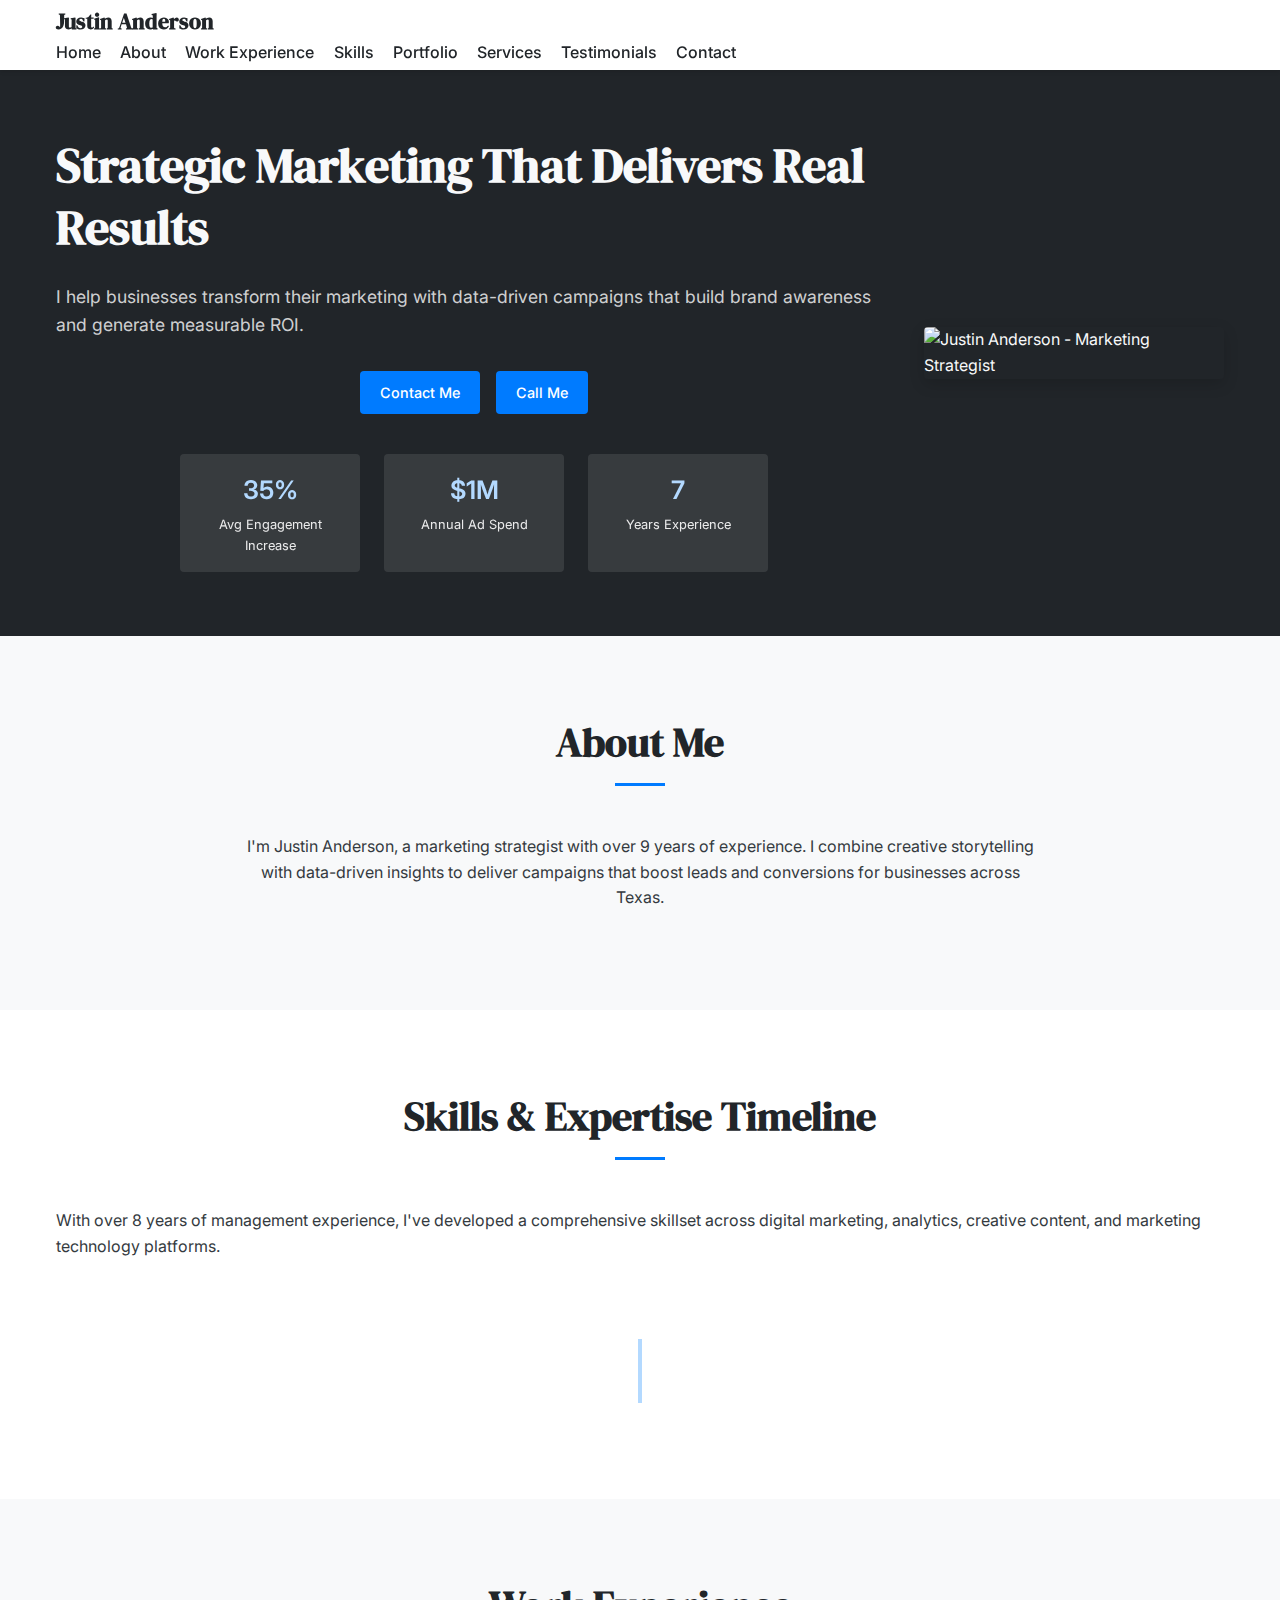
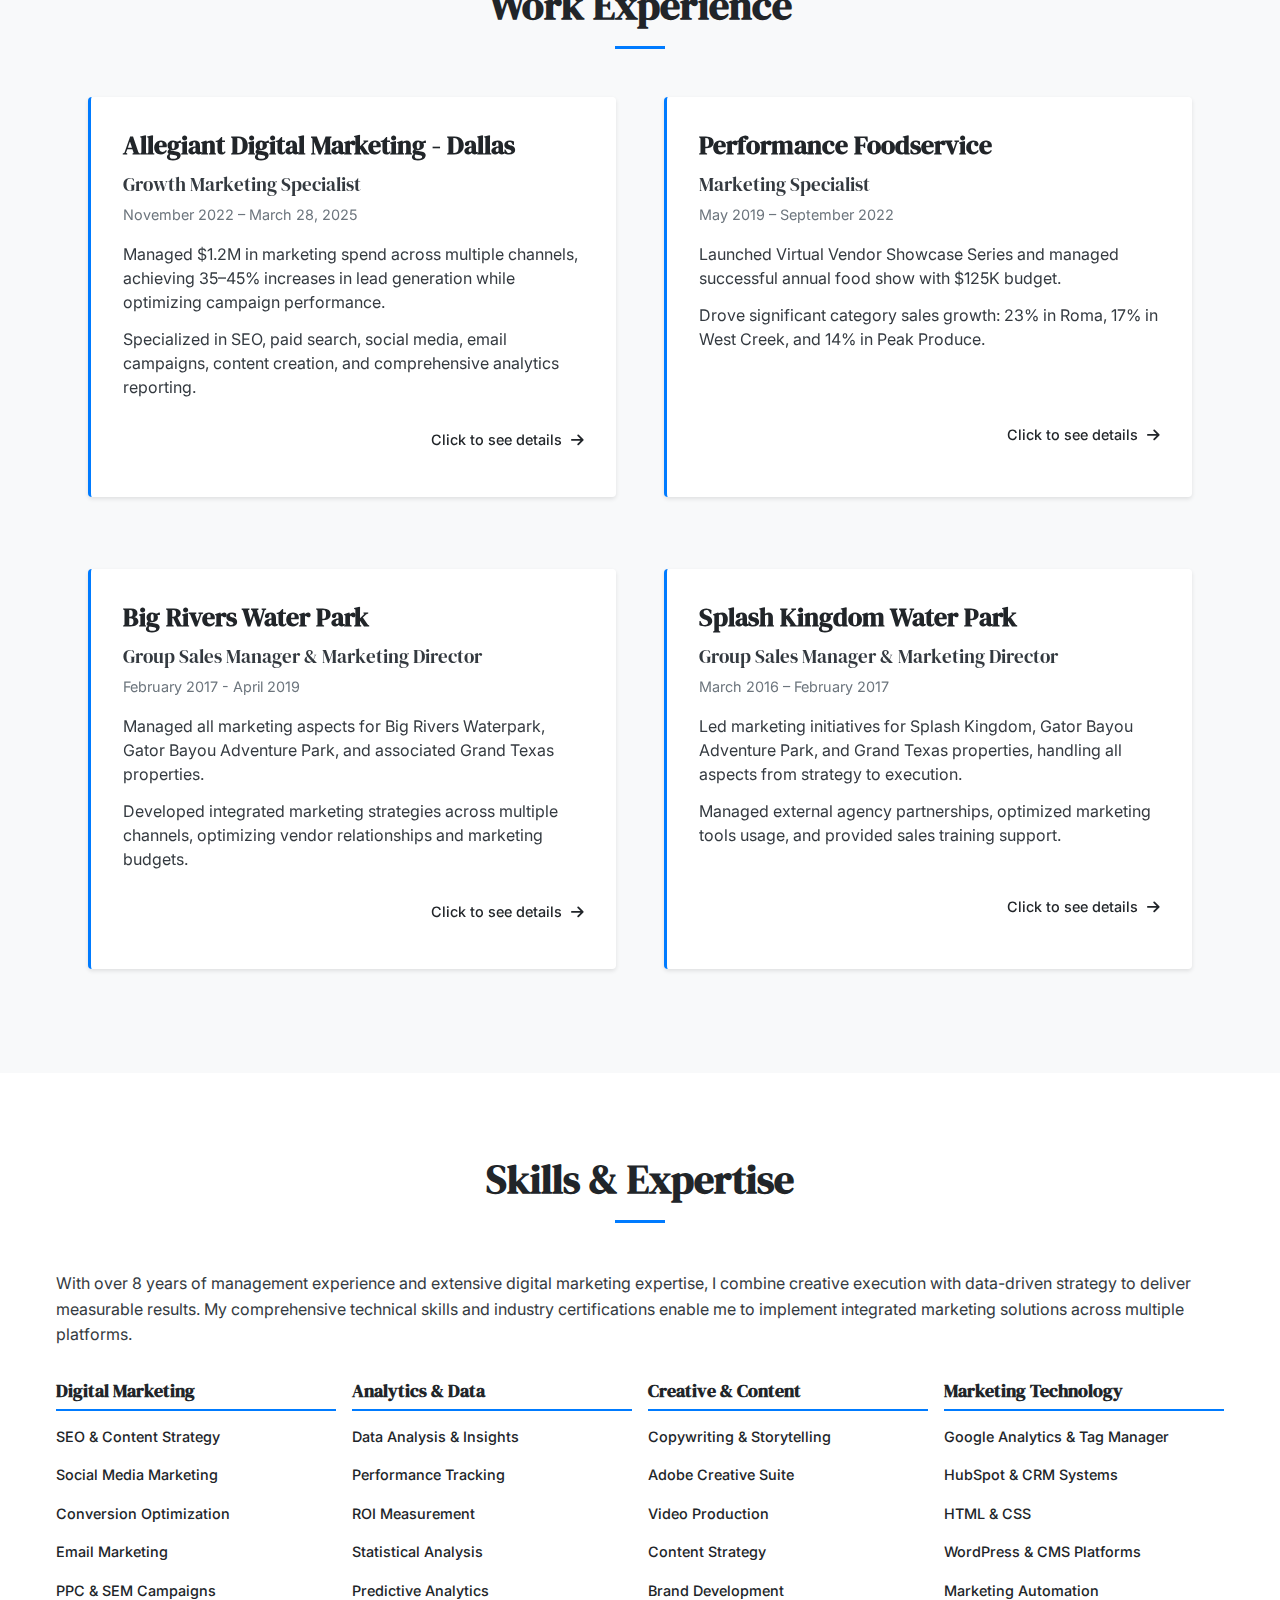
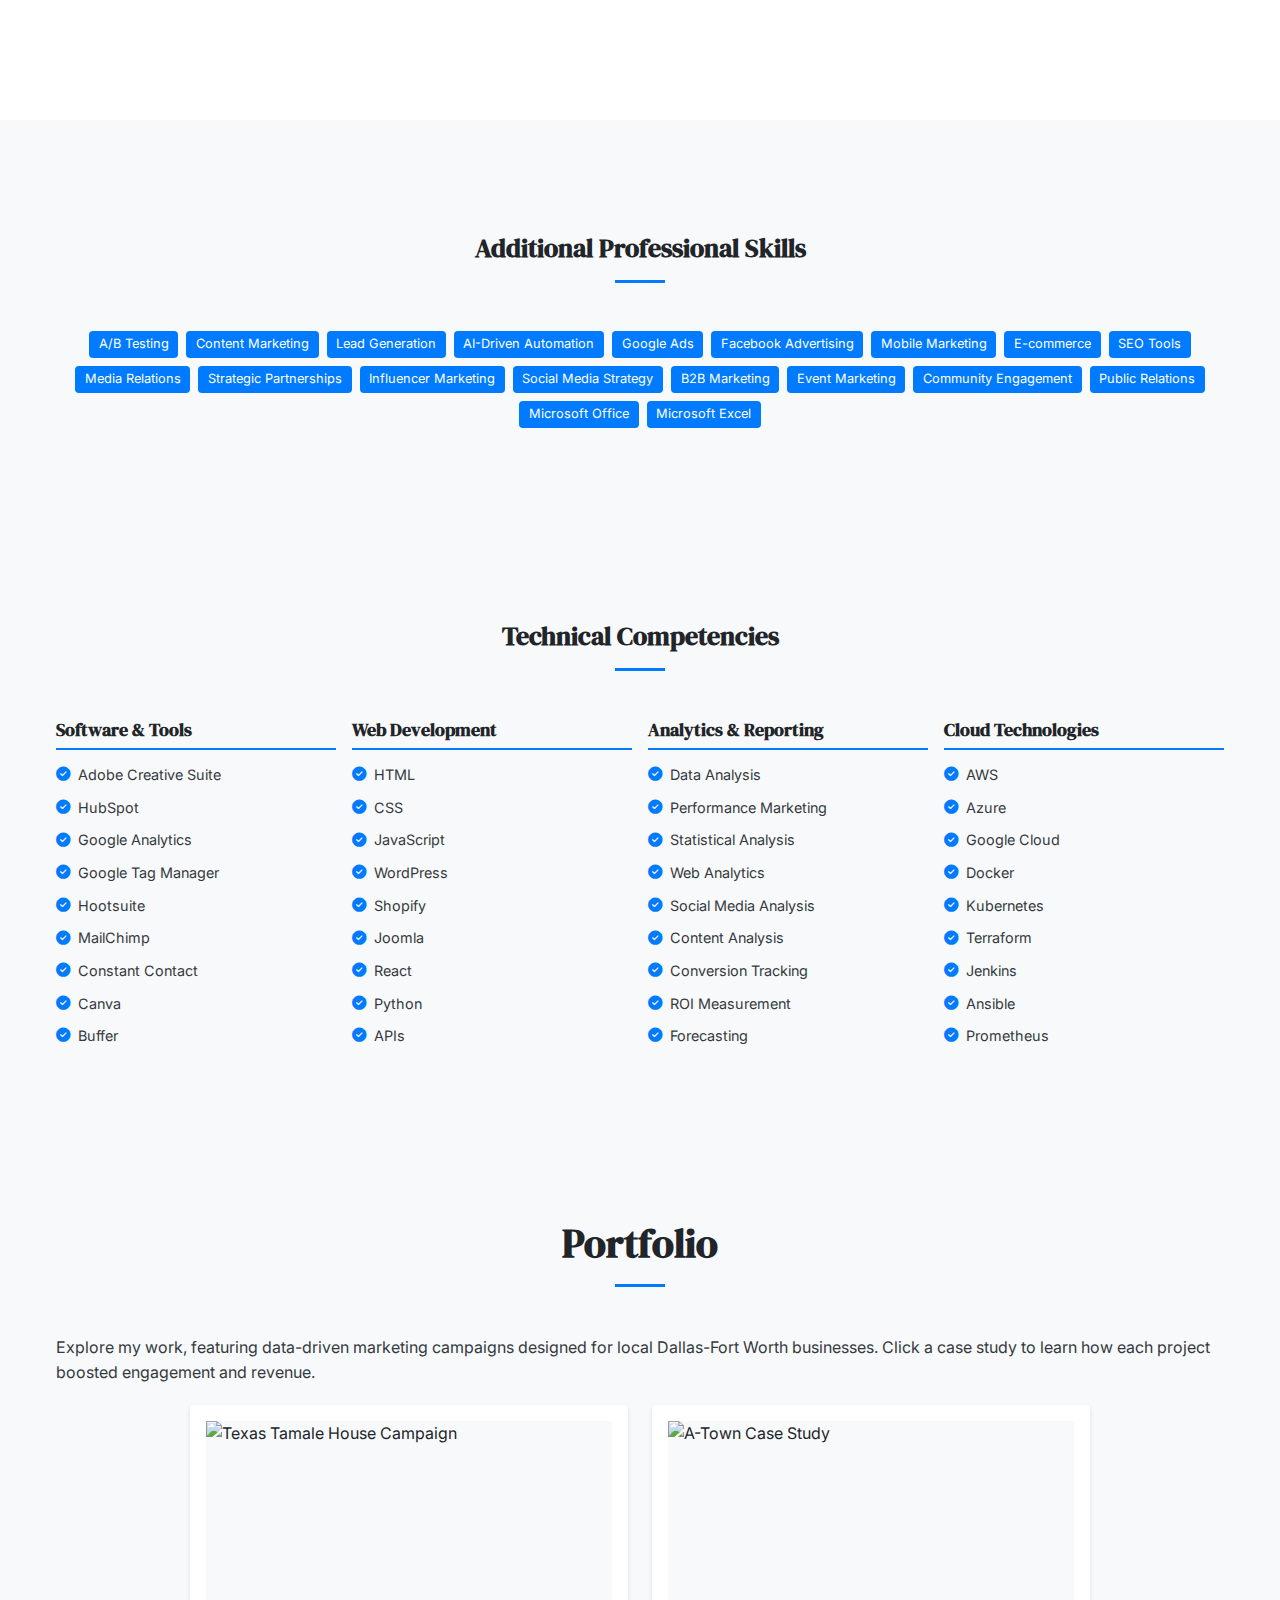
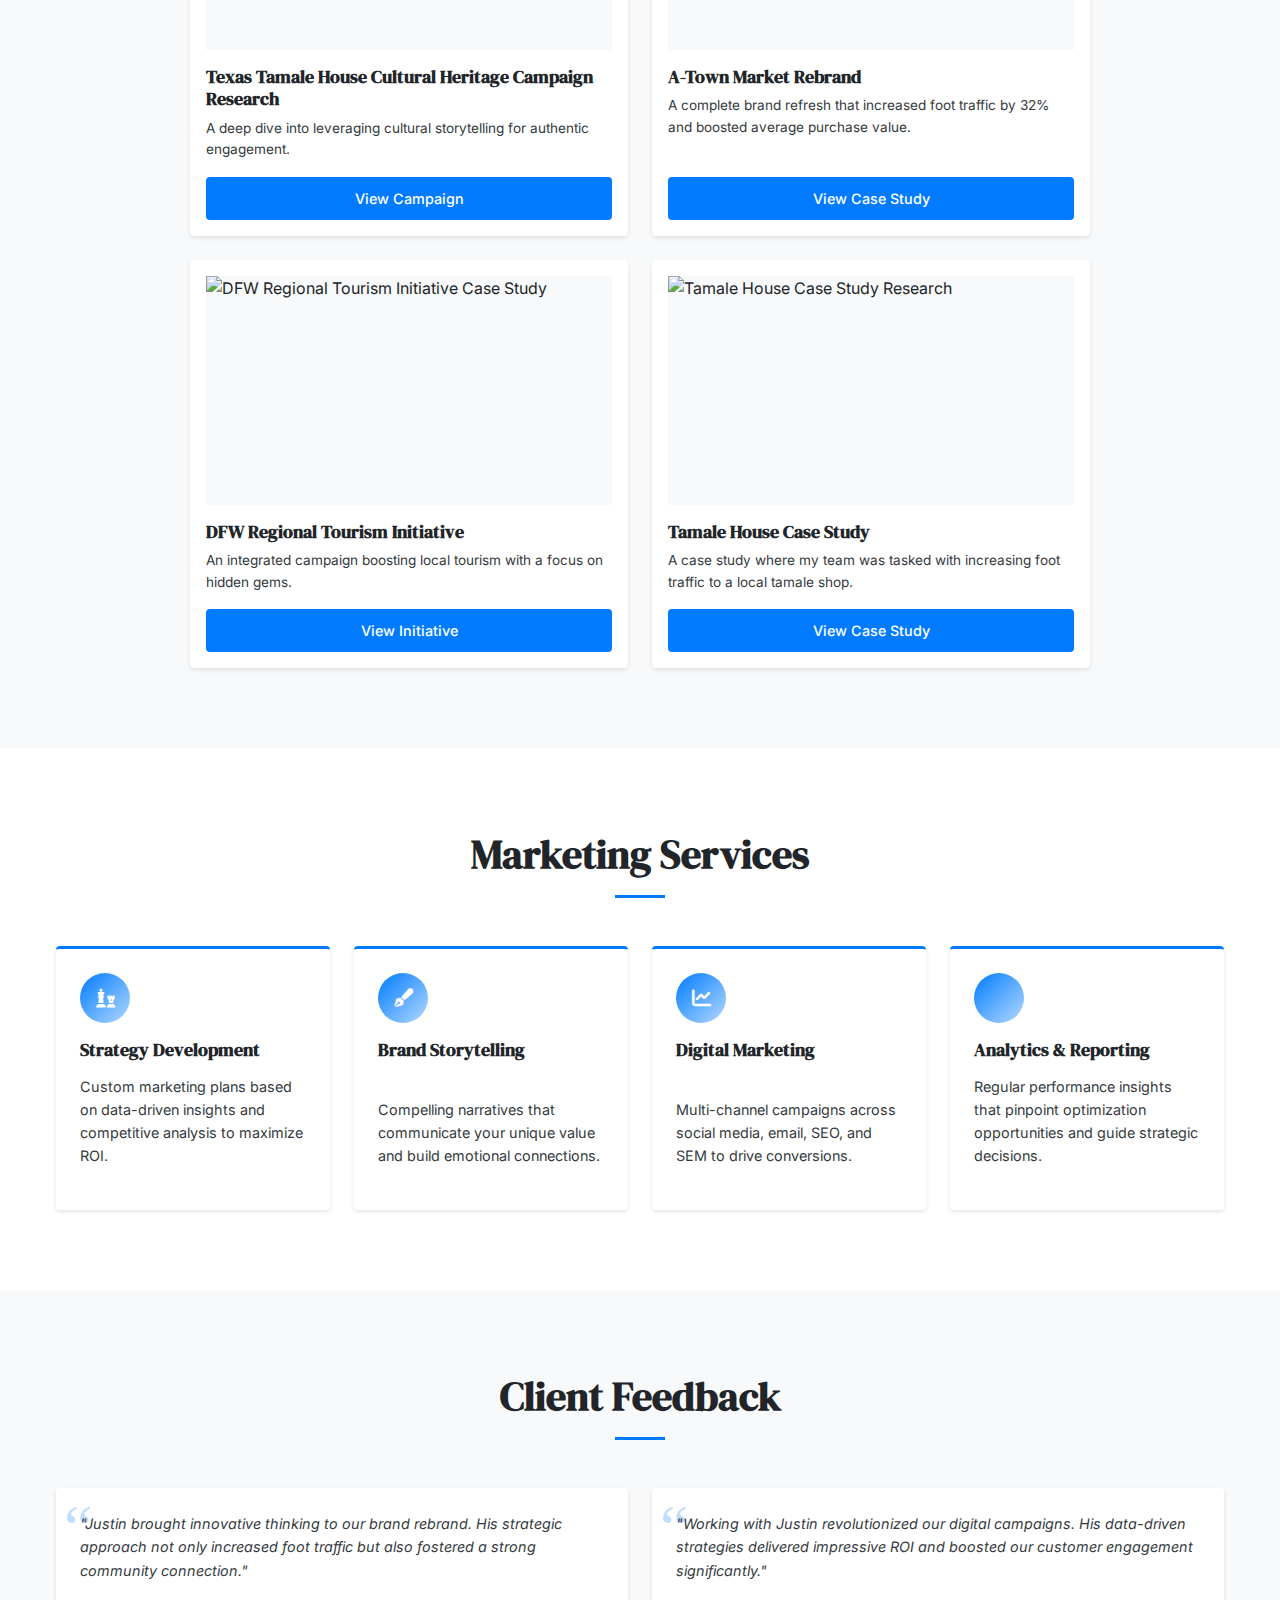
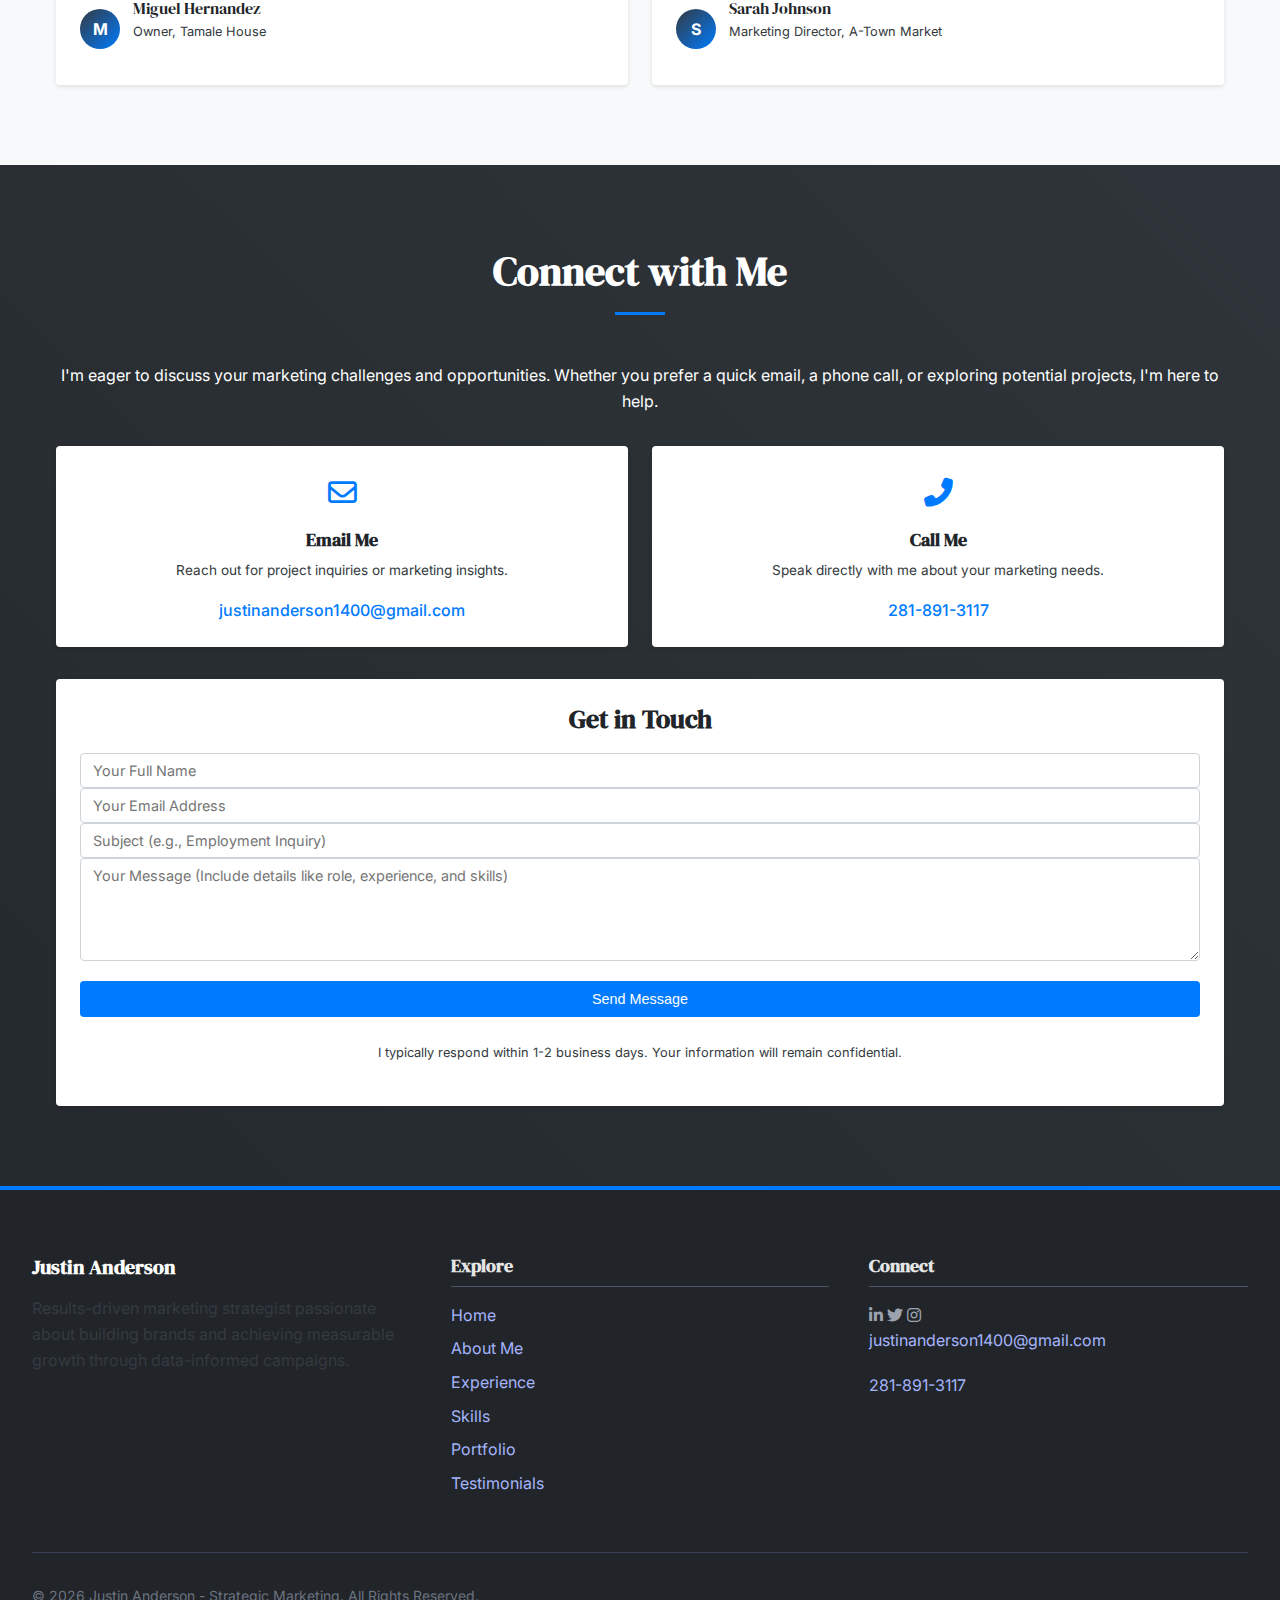
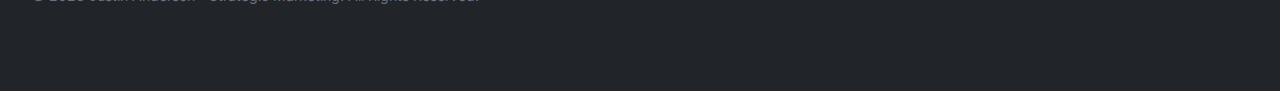
==== commit b05fa7c4: "Update index.html" ====
--- a/index.html
+++ b/index.html
@@ -14,7 +14,42 @@
     <link rel="stylesheet" href="https://cdnjs.cloudflare.com/ajax/libs/font-awesome/6.4.0/css/all.min.css">
 
     <link rel="stylesheet" href="new_styles.css">
-
+<!-- Font Awesome for social icons -->
+<link rel="stylesheet" href="https://cdnjs.cloudflare.com/ajax/libs/font-awesome/6.4.0/css/all.min.css">
+
+<!-- Google Fonts -->
+<link rel="preconnect" href="https://fonts.googleapis.com">
+<link rel="preconnect" href="https://fonts.gstatic.com" crossorigin>
+<link href="https://fonts.googleapis.com/css2?family=Inter:wght@400;500;600;700&family=DM+Serif+Display:wght@400;700&display=swap" rel="stylesheet">
+
+<!-- Tailwind CSS (if not already included) -->
+<script src="https://cdn.tailwindcss.com"></script>
+<script>
+  // Basic Tailwind config
+  tailwind.config = {
+    theme: {
+      extend: {
+        fontFamily: {
+          sans: ['Inter', 'sans-serif'],
+          serif: ['DM Serif Display', 'serif'],
+        },
+        colors: {
+          // Define colors based on your original CSS variables
+          primary: '#212529',     
+          secondary: '#343a40',   
+          accent: '#007bff',       
+          'accent-light': '#b3d9ff', 
+          background: '#f8f9fa',   
+          'background-alt': '#ffffff', 
+          'footer-bg': '#212529', 
+          'footer-text': '#e5e7eb', 
+          'footer-link': '#a5b4fc',
+          'footer-link-hover': '#ffffff',
+        }
+      }
+    }
+  }
+</script>
     </head>
 <body>
     <div class="custom-cursor"></div>
@@ -63,7 +98,7 @@
                     </div>
                 </div>
                 <div class="hero-image slide-in-right">
-                    <img src="https://i.ibb.co/VpBQm8d6/Resume-Profile-Image.webp" alt="Justin Anderson - Marketing Strategist">
+                    <img src="https://i.imgur.com/V1YmJiX.png" alt="Justin Anderson - Marketing Strategist">
                 </div>
             </div>
         </section>
@@ -77,53 +112,20 @@
              </div>
         </section>
 
-        <section class="section core-competencies" id="core-competencies">
-             <div class="container">
-                <h3 class="section-title fade-in-up">Core Competencies</h3>
-                <div class="competencies-grid">
-                    <div class="competency-column"> <h4 class="competency-category">Digital Marketing</h4>
-                         <ul class="competency-list">
-                             <li><i class="fas fa-check-circle"></i> Strategic Campaign Development</li>
-                             <li><i class="fas fa-check-circle"></i> SEO & Content Optimization</li>
-                             <li><i class="fas fa-check-circle"></i> Social Media Strategy</li>
-                             <li><i class="fas fa-check-circle"></i> PPC & Paid Media Management</li>
-                             <li><i class="fas fa-check-circle"></i> Email Marketing Automation</li>
-                         </ul>
-                    </div>
-                    <div class="competency-column">
-                         <h4 class="competency-category">Analytics & Performance</h4>
-                         <ul class="competency-list">
-                             <li><i class="fas fa-check-circle"></i> Data-Driven Decision Making</li>
-                             <li><i class="fas fa-check-circle"></i> Conversion Rate Optimization</li>
-                             <li><i class="fas fa-check-circle"></i> Marketing ROI Analysis</li>
-                             <li><i class="fas fa-check-circle"></i> Performance Tracking</li>
-                             <li><i class="fas fa-check-circle"></i> Customer Journey Mapping</li>
-                         </ul>
-                    </div>
-                    <div class="competency-column">
-                         <h4 class="competency-category">Content & Creative</h4>
-                         <ul class="competency-list">
-                             <li><i class="fas fa-check-circle"></i> Brand Development & Positioning</li>
-                             <li><i class="fas fa-check-circle"></i> Content Strategy & Creation</li>
-                             <li><i class="fas fa-check-circle"></i> Visual Storytelling</li>
-                             <li><i class="fas fa-check-circle"></i> Video Marketing Production</li>
-                             <li><i class="fas fa-check-circle"></i> Copywriting & Messaging</li>
-                         </ul>
-                    </div>
-                    <div class="competency-column">
-                         <h4 class="competency-category">Marketing Technology & Automation</h4>
-                         <ul class="competency-list">
-                             <li><i class="fas fa-check-circle"></i> Marketing Automation Implementation</li>
-                             <li><i class="fas fa-check-circle"></i> CRM Strategy & Management</li>
-                             <li><i class="fas fa-check-circle"></i> Data Analytics Tools</li>
-                             <li><i class="fas fa-check-circle"></i> A/B Testing & Optimization</li>
-                             <li><i class="fas fa-check-circle"></i> Email Marketing Platforms</li>
-                         </ul>
-                    </div>
-                </div>
-             </div>
-        </section>
-
+<section class="expertise-timeline section section-alt content-section" id="skills">
+    <div class="container">
+        <h2 class="section-title fade-in-up">Skills & Expertise Timeline</h2>
+        <div class="skills-overview fade-in-up">
+            <p>With over 8 years of management experience, I've developed a comprehensive skillset across digital marketing, analytics, creative content, and marketing technology platforms.</p>
+        </div>
+        
+        <div class="timeline" id="timeline">
+            <!-- Timeline line -->
+            <div class="timeline-line"></div>
+            <!-- Timeline items will be inserted by JavaScript -->
+        </div>
+    </div>
+</section>
         <section class="experience section content-section" id="experience">
             <div class="container">
                 <h2 class="section-title fade-in-up">Work Experience</h2>
@@ -583,25 +585,59 @@
         </section>
     </main>
 
-    <footer class="footer">
-        <div class="container">
-            <div class="social-links">
-                <a href="https://linkedin.com/in/justinandersonmkting" class="social-link" aria-label="LinkedIn" target="_blank"><i class="fab fa-linkedin-in"></i></a>
-                <a href="https://x.com/chichicrewshop" class="social-link" aria-label="Twitter" target="_blank"><i class="fab fa-twitter"></i></a>
-                <a href="https://instagram.com/chichicrewshop" class="social-link" aria-label="Instagram" target="_blank"><i class="fab fa-instagram"></i></a>
-            </div>
-            <div class="footer-links">
-                <a href="#hero">Home</a>
-                <a href="#about">About</a>
-                <a href="#experience">Work Experience</a>
-                <a href="#skills">Skills</a>
-                <a href="#portfolio">Portfolio</a>
-                <a href="#services">Services</a>
-                <a href="#testimonials">Testimonials</a>
-                <a href="#contact">Contact</a>
-            </div>
-            <p class="copyright">© <span id="year">2025</span> Justin Anderson - Strategic Marketing</p> </div>
-    </footer>
+  <footer class="bg-footer-bg text-footer-text py-16 px-4 sm:px-6 lg:px-8 border-t-4 border-accent">
+    <div class="container mx-auto max-w-7xl">
+        <div class="grid grid-cols-1 md:grid-cols-3 gap-10 mb-12"> 
+
+            <div class="md:col-span-1">
+                <h3 class="footer-brand-heading text-xl font-bold text-white mb-4">Justin Anderson</h3>
+                <p class="text-sm text-gray-400 leading-relaxed">
+                    Results-driven marketing strategist passionate about building brands and achieving measurable growth through data-informed campaigns.
+                </p>
+            </div>
+
+            <div class="md:col-span-1">
+                <h4 class="footer-column-heading text-lg font-semibold text-gray-200 border-b border-gray-700 pb-2 mb-4">Explore</h4>
+                <ul class="space-y-2 text-sm">
+                    <li><a href="#hero" class="text-footer-link hover:text-footer-link-hover transition duration-300 inline-block hover:-translate-y-0.5">Home</a></li>
+                    <li><a href="#about" class="text-footer-link hover:text-footer-link-hover transition duration-300 inline-block hover:-translate-y-0.5">About Me</a></li>
+                    <li><a href="#experience" class="text-footer-link hover:text-footer-link-hover transition duration-300 inline-block hover:-translate-y-0.5">Experience</a></li>
+                    <li><a href="#skills" class="text-footer-link hover:text-footer-link-hover transition duration-300 inline-block hover:-translate-y-0.5">Skills</a></li>
+                    <li><a href="#portfolio" class="text-footer-link hover:text-footer-link-hover transition duration-300 inline-block hover:-translate-y-0.5">Portfolio</a></li>
+                    <li><a href="#testimonials" class="text-footer-link hover:text-footer-link-hover transition duration-300 inline-block hover:-translate-y-0.5">Testimonials</a></li>
+                </ul>
+            </div>
+
+            <div class="md:col-span-1">
+                <h4 class="footer-column-heading text-lg font-semibold text-gray-200 border-b border-gray-700 pb-2 mb-4">Connect</h4>
+                <div class="flex space-x-5 mb-4">
+                     <a href="https://linkedin.com/in/justinandersonmkting" target="_blank" aria-label="LinkedIn" class="text-gray-400 hover:text-white transition duration-300 transform hover:scale-110">
+                        <i class="fab fa-linkedin-in text-2xl"></i> 
+                    </a>
+                    <a href="https://x.com/chichicrewshop" target="_blank" aria-label="Twitter" class="text-gray-400 hover:text-white transition duration-300 transform hover:scale-110">
+                        <i class="fab fa-twitter text-2xl"></i> 
+                    </a>
+                    <a href="https://instagram.com/chichicrewshop" target="_blank" aria-label="Instagram" class="text-gray-400 hover:text-white transition duration-300 transform hover:scale-110">
+                        <i class="fab fa-instagram text-2xl"></i> 
+                    </a>
+                </div>
+                <p class="text-sm text-gray-400 mb-2">
+                    <a href="mailto:justinanderson1400@gmail.com" class="text-footer-link hover:text-footer-link-hover transition duration-300 inline-block hover:-translate-y-0.5">justinanderson1400@gmail.com</a>
+                </p>
+                 <p class="text-sm text-gray-400">
+                    <a href="tel:2818913117" class="text-footer-link hover:text-footer-link-hover transition duration-300 inline-block hover:-translate-y-0.5">281-891-3117</a>
+                </p>
+            </div>
+
+        </div>
+
+        <div class="border-t border-gray-700 pt-8 text-left"> 
+            <p class="text-sm text-gray-500">
+                &copy; <span id="year"></span> Justin Anderson - Strategic Marketing. All Rights Reserved.
+            </p>
+        </div>
+    </div>
+</footer>
 
     <script src="https://cdnjs.cloudflare.com/ajax/libs/gsap/3.12.5/gsap.min.js"></script>
     <script src="https://cdnjs.cloudflare.com/ajax/libs/gsap/3.12.5/ScrollTrigger.min.js"></script>
--- a/new_styles.css
+++ b/new_styles.css
@@ -0,0 +1,1367 @@
+:root {
+    --primary: #212529;
+    --secondary: #343a40;
+    --accent: #007bff;
+    --accent-light: #b3d9ff;
+    --spacing-xs: 0.25rem;
+    --spacing-sm: 0.5rem;
+    --spacing-md: 1rem;
+    --spacing-lg: 2rem;
+    --spacing-xl: 3rem;
+    --border-radius-sm: 4px;
+    --border-radius-md: 8px;
+    --box-shadow-sm: 0 2px 4px rgba(0, 0, 0, 0.1);
+    --box-shadow-md: 0 5px 15px rgba(0, 0, 0, 0.15);
+    --background: #f8f9fa;
+    --background-alt: #fff;
+    --white: #fff;
+    --text-dark: #212529;
+    --text-light: #f8f9fa;
+    --font-family-sans: 'Inter', sans-serif;
+    --font-family-serif: 'DM Serif Display', serif;
+    --font-weight-normal: 400;
+    --font-weight-medium: 500;
+    --font-weight-bold: 600;
+    --transition: all 0.3s ease;
+    --radius: 4px;
+    --shadow: 0 2px 4px rgba(0, 0, 0, 0.1);
+    --shadow-lg: 0 5px 15px rgba(0, 0, 0, 0.15);
+    --section-space: 5rem;
+    --container-padding: 1rem;
+}
+
+/* === Reset & Base Styles === */
+*,
+*::before,
+*::after {
+    box-sizing: border-box;
+    margin: 0;
+    padding: 0;
+}
+
+html {
+    scroll-behavior: smooth;
+    scroll-padding-top: 70px;
+}
+
+body {
+    font-family: var(--font-family-sans);
+    color: var(--text-dark);
+    line-height: 1.6;
+    background: var(--background);
+}
+
+img {
+    max-width: 100%;
+    height: auto;
+    display: block;
+}
+
+/* Example: Button hover effect */
+.btn:hover {
+    background-color: var(--accent-light);
+    transform: translateY(-2px); /* Slightly lift the button */
+    box-shadow: 0 4px 8px rgba(0, 0, 0, 0.2); /* Add a slightly larger shadow */
+}
+
+/* Example: Portfolio item hover effect */
+.portfolio-item:hover {
+    transform: scale(1.05); /* Slightly enlarge the item */
+}
+
+a {
+    text-decoration: none;
+    color: var(--accent);
+    transition: var(--transition);
+}
+
+a:hover {
+    color: var(--accent-light);
+}
+
+h1,
+h2,
+h3,
+h4 {
+    font-family: var(--font-family-serif);
+    font-weight: var(--font-weight-bold);
+    color: var(--primary);
+    line-height: 1.3;
+    margin-bottom: 1rem;
+}
+
+h1 {
+    font-size: clamp(2.2rem, 5vw, 3rem);
+}
+
+/* Tuned sizes */
+h2 {
+    font-size: clamp(1.6rem, 4vw, 2.5rem);
+}
+
+h3 {
+    font-size: clamp(1.2rem, 3vw, 1.6rem);
+}
+
+/* Smaller h3 */
+h4 {
+    font-size: clamp(1rem, 2vw, 1.2rem);
+}
+
+/* Smaller h4 */
+
+p {
+    margin-bottom: 1.2rem;
+    font-size: 1rem;
+    /* Slightly smaller body */
+    color: var(--secondary);
+}
+
+.container {
+    width: 100%;
+    max-width: 1200px;
+    margin: 0 auto;
+    padding: 0 var(--container-padding);
+}
+
+.section {
+    padding: var(--section-space) 0;
+    position: relative;
+}
+
+.section-alt {
+    background-color: var(--background-alt);
+}
+
+.section-title {
+    text-align: center;
+    margin-bottom: 3rem;
+    /* Adjusted */
+    position: relative;
+    font-weight: var(--font-weight-bold);
+}
+
+.section-title::after {
+    content: "";
+    display: block;
+    width: 50px;
+    height: 3px;
+    background-color: var(--accent);
+    margin: 15px auto 0;
+}
+
+.btn {
+    display: inline-block;
+    padding: 10px 20px;
+    /* Slightly smaller padding */
+    font-weight: var(--font-weight-medium);
+    border-radius: var(--radius);
+    cursor: pointer;
+    transition: var(--transition);
+    text-align: center;
+    font-size: 0.9rem;
+    /* Smaller button text */
+    border: none;
+    background-color: var(--accent);
+    /* Added background to all buttons */
+    color: var(--white);
+    /* Added text color to all buttons */
+}
+
+.btn:hover {
+    background-color: var(--accent-light);
+}
+
+/* === Header & Navigation (Fixed & Mobile-Friendly) === */
+.header {
+    background-color: var(--background-alt);
+    position: fixed;
+    top: 0;
+    left: 0;
+    right: 0;
+    z-index: 1000;
+    height: 70px;
+    box-shadow: var(--shadow);
+}
+
+.navbar {
+    display: flex;
+    justify-content: space-between;
+    align-items: center;
+    height: 100%;
+    padding: 0 var(--container-padding);
+}
+
+.navbar-brand {
+    font-family: var(--font-family-serif);
+    font-weight: var(--font-weight-bold);
+    font-size: 1.4rem;
+    /* Adjusted size */
+    color: var(--primary);
+    white-space: nowrap;
+}
+
+.navbar-menu {
+    display: flex;
+    list-style: none;
+    gap: 1.2rem;
+    /* Reduced gap */
+}
+
+.navbar-menu li a {
+    color: var(--text-dark);
+    font-weight: var(--font-weight-medium);
+    position: relative;
+    padding: 0.5rem 0;
+    transition: var(--transition); /* Ensure transition is defined */
+}
+
+.navbar-menu li a:hover {
+    color: var(--accent-light);
+    /* Scale up slightly on hover */
+    transform: scale(1.05);
+}
+
+
+.navbar-menu li a::after {
+    content: '';
+    position: absolute;
+    bottom: 0;
+    left: 0;
+    width: 0;
+    height: 2px;
+    background-color: var(--accent);
+    transition: var(--transition), width 0.5s ease; /* Add width transition duration */
+}
+
+.navbar-menu li a:hover::after {
+    width: 100%;
+}
+
+/* Mobile Navigation */
+.navbar-toggle {
+    display: none;
+    /* Hidden by default */
+    background: none;
+    border: none;
+    color: var(--primary);
+    font-size: 1.5rem;
+    cursor: pointer;
+    padding: 0.25rem;
+}
+
+@media (max-width: 768px) {
+    .navbar-brand {
+        text-align: center;
+        width: 100%;
+        /* Center on mobile */
+        margin-right: 2rem;
+    }
+
+    .navbar-menu {
+        display: none;
+        /* Hide menu by default on mobile */
+        flex-direction: column;
+        position: absolute;
+        top: 70px;
+        /* Below the header */
+        left: 0;
+        width: 100%;
+        background-color: var(--background-alt);
+        box-shadow: var(--shadow);
+    }
+
+    .navbar-menu.active {
+        display: flex;
+        /* Show menu when active */
+    }
+
+    .navbar-toggle {
+        display: block;
+        /* Show hamburger icon on mobile */
+    }
+
+    .navbar-menu li {
+        padding: 1rem;
+        border-bottom: 1px solid rgba(0, 0, 0, 0.1);
+    }
+}
+
+/* === Hero Section === */
+.hero {
+    background-color: var(--primary);
+    color: var(--text-light);
+    padding: calc(4rem + 70px) 0 4rem;
+    text-align: center;
+}
+
+.hero-container {
+    display: flex;
+    flex-direction: column;
+    align-items: center;
+}
+
+.hero-content {
+    order: 2;
+}
+
+.hero-title {
+    color: var(--text-light);
+    margin-bottom: 1.5rem;
+}
+
+.hero-subtitle {
+    font-size: 1.1rem;
+    /* Smaller subtitle */
+    margin-bottom: 2rem;
+    color: rgba(255, 255, 255, 0.8);
+}
+
+.hero-cta {
+    display: flex;
+    justify-content: center;
+    gap: 1rem;
+    margin-bottom: 2.5rem;
+    flex-wrap: wrap;
+}
+
+.hero-image {
+    margin: 0 auto 2rem;
+    max-width: 300px;
+    /* Smaller image */
+    border-radius: var(--radius);
+    overflow: hidden;
+    box-shadow: var(--shadow-lg);
+    order: 1;
+    /* Image above content on mobile */
+}
+
+/* Stats within Hero */
+.stats-container {
+    display: flex;
+    flex-wrap: wrap;
+    justify-content: center;
+    gap: 1.5rem;
+    /* Reduced gap */
+}
+
+.stat-card {
+    background-color: rgba(255, 255, 255, 0.1);
+    backdrop-filter: blur(5px);
+    padding: 1rem;
+    /* Smaller padding */
+    border-radius: var(--radius);
+    text-align: center;
+    flex: 1 0 100px;
+    /* Smaller base */
+    max-width: 180px;
+    /* Smaller max-width */
+}
+
+.stat-number {
+    font-size: 1.6rem;
+    /* Smaller numbers */
+    font-weight: var(--font-weight-bold);
+    color: var(--accent-light);
+    margin-bottom: 0.25rem;
+}
+
+.stat-label {
+    font-size: 0.8rem;
+    /* Smaller labels */
+    color: rgba(255, 255, 255, 0.9);
+}
+
+@media (min-width: 768px) {
+    .hero-container {
+        flex-direction: row;
+        justify-content: space-between;
+        text-align: left;
+    }
+
+    .hero-content {
+        order: 1;
+        flex: 1;
+        margin-right: 2rem;
+    }
+
+    .hero-image {
+        order: 2;
+        margin: 0;
+        flex: 0 0 40%;
+        /* Adjusted size */
+    }
+}
+
+/* === About Section === */
+.about-content {
+    max-width: 800px;
+    margin: 0 auto;
+    text-align: center;
+}
+
+/* === Expertise Timeline Styles === */
+.expertise-timeline {
+    position: relative;
+    overflow: hidden;
+}
+
+.timeline {
+    position: relative;
+    padding: 2rem 0;
+    margin: 3rem 0;
+}
+
+.timeline-line {
+    position: absolute;
+    left: 50%;
+    width: 4px;
+    height: 100%;
+    background-color: var(--accent-light);
+    transform: translateX(-50%);
+}
+
+.timeline-item {
+    position: relative;
+    margin-bottom: 3rem;
+    opacity: 0;
+    transform: translateY(20px);
+    transition: all 0.5s ease;
+}
+
+.timeline-item.in-view {
+    opacity: 1;
+    transform: translateY(0);
+}
+
+.timeline-item:nth-child(even) {
+    display: flex;
+    justify-content: flex-end;
+}
+
+.timeline-card {
+    width: 100%;
+    max-width: 450px;
+    background-color: var(--background);
+    border-radius: var(--radius);
+    box-shadow: var(--shadow);
+    overflow: hidden;
+    transition: all 0.3s ease;
+    cursor: pointer;
+}
+
+.timeline-card:hover {
+    transform: scale(1.02);
+    box-shadow: var(--shadow-lg);
+}
+
+.timeline-card.expanded {
+    box-shadow: 0 0 0 2px var(--accent), var(--shadow);
+}
+
+.timeline-card-content {
+    padding: 1.5rem;
+}
+
+.timeline-item:nth-child(odd) .timeline-card {
+    margin-right: 4rem;
+}
+
+.timeline-item:nth-child(even) .timeline-card {
+    margin-left: 4rem;
+}
+
+.year-marker-container {
+    position: absolute;
+    top: 0;
+    display: flex;
+    align-items: center;
+    z-index: 10;
+}
+
+.year-marker {
+    width: 4rem;
+    height: 4rem;
+    background-color: var(--accent);
+    color: var(--white);
+    border-radius: 50%;
+    display: flex;
+    align-items: center;
+    justify-content: center;
+    font-weight: bold;
+    font-size: 1.125rem;
+    box-shadow: var(--shadow);
+    margin-right: 0.5rem;
+}
+
+.year-text {
+    font-size: 1rem;
+    font-weight: bold;
+    color: var(--primary);
+}
+
+.timeline-item:nth-child(odd) .year-marker-container {
+    left: 50%;
+    margin-left: 1rem;
+}
+
+.timeline-item:nth-child(even) .year-marker-container {
+    right: 50%;
+    margin-right: 1rem;
+}
+
+.timeline-title {
+    font-size: 1.25rem;
+    font-weight: 700;
+    color: var(--primary);
+    margin-bottom: 0.5rem;
+}
+
+.timeline-description {
+    color: var(--secondary);
+    margin-bottom: 1rem;
+}
+
+.skills-container-timeline {
+    max-height: 0;
+    overflow: hidden;
+    transition: max-height 0.5s ease;
+}
+
+.timeline-card.expanded .skills-container-timeline {
+    max-height: 1000px;
+    margin-top: 1rem;
+}
+
+.skill-item-timeline {
+    margin-bottom: 1rem;
+}
+
+.skill-header {
+    display: flex;
+    justify-content: space-between;
+    margin-bottom: 0.25rem;
+}
+
+.skill-name-timeline {
+    font-weight: var(--font-weight-medium);
+    color: var(--secondary);
+}
+
+.skill-level {
+    font-size: 0.875rem;
+    color: var(--text-light);
+}
+
+.skill-bar {
+    width: 100%;
+    height: 0.625rem;
+    background-color: var(--background-alt);
+    border-radius: 999px;
+}
+
+.skill-progress {
+    height: 100%;
+    background-color: var(--accent);
+    border-radius: 999px;
+    transition: width 1s ease;
+}
+
+.skill-description {
+    font-size: 0.875rem;
+    color: var(--secondary);
+    margin-top: 0.5rem;
+}
+
+.card-footer {
+    display: flex;
+    justify-content: space-between;
+    align-items: center;
+    margin-top: 1rem;
+}
+
+.details-text {
+    font-size: 0.875rem;
+    color: var(--accent);
+    font-weight: 500;
+}
+
+.arrow-icon {
+    transition: transform 0.3s ease;
+}
+
+.timeline-card.expanded .arrow-icon {
+    transform: rotate(180deg);
+}
+
+/* Responsive Styles for Timeline */
+@media (max-width: 768px) {
+    .timeline-line {
+        left: 2rem;
+    }
+    
+    .timeline-item {
+        margin-left: 4rem;
+    }
+    
+    .timeline-item:nth-child(even) {
+        justify-content: flex-start;
+    }
+    
+    .timeline-item:nth-child(odd) .timeline-card,
+    .timeline-item:nth-child(even) .timeline-card {
+        margin-left: 0;
+        margin-right: 0;
+    }
+    
+    .year-marker-container {
+        left: 2rem !important;
+        right: auto !important;
+        margin-left: -2rem !important;
+        margin-right: 0 !important;
+    }
+}
+/* === Flip Card Experience Section === */
+
+.experience-container {
+    display: grid;
+    grid-template-columns: 1fr; /* Single column for mobile */
+    gap: 1.5rem;
+    position: relative;
+    box-sizing: border-box;
+    width: 100%;
+    max-width: 1200px; /* Max width for the container */
+    margin: 0 auto; /* Center the container */
+    padding: 0 1rem; /* Reduced padding for mobile */
+}
+
+/* Card Container */
+.experience-card-container {
+    perspective: 1000px; /* 3D effect for flipping */
+    width: 100%;
+    min-height: 450px; /* Minimum height to ensure enough space */
+    margin-bottom: 1.5rem;
+}
+
+/* Card Inner - this is what will flip */
+.experience-card-inner {
+    position: relative;
+    width: 100%;
+    height: 100%;
+    min-height: 450px;
+    transition: transform 0.6s;
+    transform-style: preserve-3d;
+}
+
+/* Flipped state */
+.experience-card-inner.is-flipped {
+    transform: rotateY(180deg);
+}
+
+/* Common styles for both faces */
+.card-face {
+    position: absolute;
+    width: 100%;
+    height: 100%;
+    min-height: 450px;
+    backface-visibility: hidden;
+    border-radius: var(--radius, 4px);
+    overflow: hidden;
+    box-shadow: var(--shadow, 0 2px 4px rgba(0, 0, 0, 0.1));
+    transition: box-shadow 0.3s ease;
+}
+
+/* Front face styles */
+.card-front {
+    background-color: var(--background-alt, #fff);
+    border-left: 3px solid var(--accent, #007bff);
+    cursor: pointer; /* Indicate it's clickable */
+    z-index: 1; /* Ensure it's above when not flipped */
+}
+
+.card-front:hover {
+    box-shadow: var(--shadow-lg, 0 5px 15px rgba(0, 0, 0, 0.15));
+}
+
+/* Back face styles - hidden by default */
+.card-back {
+    background-color: var(--background-alt, #fff);
+    border-left: 3px solid var(--primary, #0056b3);
+    transform: rotateY(180deg); /* Flip it */
+    overflow-y: auto; /* Allow scrolling if content is too long */
+    z-index: 0; /* Behind front face when not flipped */
+}
+
+/* Content within each face */
+.card-content {
+    padding: 2rem;
+    height: 100%;
+    display: flex;
+    flex-direction: column;
+}
+
+/* Front face specific content */
+.card-front .card-content {
+    justify-content: space-between;
+}
+
+.card-front h3 {
+    margin-bottom: 0.6rem;
+    font-size: clamp(1.2rem, 2.5vw, 1.6rem);
+}
+
+.card-front h4 {
+    margin-bottom: 0.4rem;
+    font-weight: var(--font-weight-medium, 500);
+    color: var(--secondary, #343a40);
+    font-size: clamp(1rem, 2vw, 1.2rem);
+}
+
+.date-range {
+    color: var(--text-muted, #6c757d);
+    font-size: 0.9rem;
+    margin-bottom: 1rem;
+}
+
+.summary {
+    flex-grow: 1;
+    margin-bottom: 1rem;
+}
+
+.summary p {
+    margin-bottom: 0.8rem;
+    line-height: 1.5;
+}
+
+.flip-prompt {
+    text-align: right;
+    color: var(--primary, #007bff);
+    font-weight: 500;
+    font-size: 0.9rem;
+    margin-top: auto;
+}
+
+.flip-prompt i {
+    margin-left: 0.3rem;
+    transition: transform 0.3s;
+}
+
+.card-front:hover .flip-prompt i {
+    transform: translateX(3px);
+}
+
+/* Back face specific content */
+.back-header {
+    display: flex;
+    flex-direction: column;
+    position: relative;
+    margin-bottom: 1rem;
+    padding-bottom: 0.8rem;
+    border-bottom: 1px solid var(--border-color, #dee2e6);
+}
+
+.back-header h3 {
+    margin-bottom: 0.4rem;
+    padding-right: 2rem; /* Space for close button */
+    font-size: clamp(1.2rem, 2.5vw, 1.6rem);
+}
+
+.back-header p {
+    color: var(--secondary, #343a40);
+    font-weight: 500;
+    margin-bottom: 0.4rem;
+}
+
+.close-btn {
+    position: absolute;
+    top: 0;
+    right: 0;
+    background: none;
+    border: none;
+    font-size: 1.5rem;
+    color: var(--text-muted, #6c757d);
+    cursor: pointer;
+    padding: 0.2rem 0.5rem;
+    line-height: 1;
+    transition: color 0.2s;
+}
+
+.close-btn:hover {
+    color: var(--danger, #dc3545);
+}
+
+.card-back h4 {
+    margin: 1rem 0 0.8rem;
+    color: var(--primary, #007bff);
+    font-size: 1.1rem;
+}
+
+.highlights-list {
+    list-style-type: disc;
+    margin: 0 0 1rem 1.5rem;
+    padding: 0;
+    flex-grow: 1;
+}
+
+.highlights-list li {
+    margin-bottom: 0.6rem;
+    line-height: 1.5;
+}
+
+.highlights-list li strong {
+    font-weight: var(--font-weight-bold, 600);
+    color: var(--primary, #212529);
+}
+
+.flip-back-btn {
+    display: inline-block;
+    padding: 0.5rem 1rem;
+    background-color: var(--light, #f8f9fa);
+    color: var(--primary, #007bff);
+    border: 1px solid var(--border-color, #dee2e6);
+    border-radius: var(--radius-sm, 3px);
+    cursor: pointer;
+    font-weight: 500;
+    margin-top: 1rem;
+    transition: all 0.2s;
+    align-self: flex-start;
+}
+
+.flip-back-btn:hover {
+    background-color: var(--primary, #007bff);
+    color: white;
+}
+
+.flip-back-btn i {
+    margin-right: 0.3rem;
+}
+
+/* Responsive adjustments */
+@media (min-width: 768px) {
+    .experience-container {
+        grid-template-columns: repeat(2, 1fr); /* Two columns on larger screens */
+        gap: 2rem;
+        padding: 0 2rem;
+    }
+    
+    .experience-card-container {
+        min-height: 400px; /* Slightly taller on desktop */
+    }
+    
+    .card-face, .experience-card-inner {
+        min-height: 400px;
+    }
+}
+
+@media (min-width: 1200px) {
+    .experience-container {
+        gap: 3rem;
+    }
+}
+
+/* For very small screens, increase minimum heights for better readability */
+@media (max-width: 480px) {
+    .card-back {
+        min-height: 450px; /* More space for content on small screens */
+    }
+}
+
+/* === Skills Section === */
+
+/* Removed explicit skill bars and percentages */
+.skills-container {
+    display: grid;
+    grid-template-columns: repeat(auto-fit, minmax(220px, 1fr));
+    /*  smaller base */
+    gap: 1rem;
+    margin-top: 2rem;
+}
+
+.skill-category {
+    margin-bottom: 1.5rem;
+}
+
+.skill-category-title {
+    font-size: 1.1rem;
+    margin-bottom: 0.8rem;
+    position: relative;
+    padding-bottom: 0.4rem;
+    color: var(--text-dark);
+    border-bottom: 2px solid var(--accent);
+}
+
+.skill-item {
+    margin-bottom: 0.8rem;
+}
+
+.skill-info {
+    display: flex;
+    justify-content: space-between;
+}
+
+.skill-name {
+    font-weight: var(--font-weight-medium);
+    font-size: 0.9rem;
+}
+
+/* Additional Skills and Tech Competencies (Simplified) */
+.additional-skills,
+.technical-skills {
+    margin-top: 2rem;
+    /* Reduced margin */
+}
+
+.additional-skills-title,
+.technical-skills-title {
+    text-align: center;
+    margin-bottom: 1rem;
+    /* Reduced margin */
+    font-size: 1.4rem;
+}
+
+.tags-container {
+    display: flex;
+    flex-wrap: wrap;
+    gap: 0.5rem;
+    justify-content: center;
+}
+
+.skill-tag {
+    background-color: var(--accent);
+    color: var(--white);
+    padding: 0.2rem 0.6rem;
+    /* Smaller padding */
+    border-radius: var(--radius);
+    font-size: 0.8rem;
+    /* Smaller font size */
+}
+
+.tech-skills-grid {
+    display: grid;
+    grid-template-columns: repeat(auto-fit, minmax(220px, 1fr));
+    /*  smaller base */
+    gap: 1rem;
+    /* Reduced gap */
+}
+
+.tech-category-title {
+    font-size: 1.1rem;
+    margin-bottom: 0.8rem;
+    position: relative;
+    padding-bottom: 0.4rem;
+    color: var(--text-dark);
+    border-bottom: 2px solid var(--accent);
+}
+
+.tech-list {
+    list-style: none;
+    padding-left: 0;
+}
+
+.tech-list li {
+    margin-bottom: 0.6rem;
+    display: flex;
+    align-items: center;
+    gap: 0.5rem;
+    color: var(--secondary);
+    font-size: 0.9rem;
+}
+
+.tech-list li i {
+    color: var(--accent);
+    font-size: 0.9rem;
+}
+
+/* === Portfolio Section === */
+.portfolio-grid {
+    display: grid;
+    grid-template-columns: 1fr;
+    gap: 1.5rem;
+    max-width: 900px;
+    margin: 0 auto;
+}
+
+@media (min-width: 576px) {
+    .portfolio-grid {
+        grid-template-columns: repeat(2, 1fr);
+        grid-template-rows: repeat(2, auto);
+        /* Force 2x2 layout for 4 items */
+    }
+}
+
+@media (min-width: 992px) {
+    .portfolio-grid {
+        grid-template-columns: repeat(2, 1fr);
+        grid-template-rows: repeat(2, auto);
+        /* Maintain 2x2 layout at larger screens */
+    }
+}
+
+.portfolio-item {
+    position: relative;
+    border-radius: var(--radius);
+    overflow: hidden;
+    box-shadow: var(--shadow);
+    height: 100%;
+    transition: var(--transition);
+    background-color: var(--white);
+    padding: 1rem;
+    display: flex;
+    flex-direction: column;
+}
+
+.portfolio-item:hover {
+    transform: translateY(-3px);
+    box-shadow: var(--shadow-lg);
+}
+
+.portfolio-thumbnail {
+    margin-bottom: 1rem;
+    display: flex;
+    justify-content: center;
+    align-items: center;
+    width: 100%; /* Ensure container spans full width */
+    height: auto; /* Allow flexible height */
+    aspect-ratio: 16 / 9; /* Maintain consistent aspect ratio */
+    background-color: var(--background);
+    overflow: hidden; /* Prevent overflow */
+    transition: transform 0.3s ease; /* For zoom effect */
+}
+
+.portfolio-item:hover .portfolio-thumbnail {
+    transform: scale(1.1); /* Zoom on hover */
+}
+
+
+.portfolio-thumbnail img {
+    width: 100%; /* Scale image to fit container width */
+    height: 100%; /* Scale image to fit container height */
+    object-fit: contain; /* Ensure entire image is visible without cropping */
+}
+
+
+.portfolio-content {
+    flex-grow: 1;
+    display: flex;
+    flex-direction: column;
+    justify-content: space-between;
+}
+
+.portfolio-title {
+    font-size: 1.1rem;
+    color: var(--primary);
+    margin-bottom: 0.4rem;
+}
+
+.portfolio-desc {
+    font-size: 0.85rem;
+    margin-bottom: 1rem;
+    color: var(--secondary);
+    flex-grow: 1;
+}
+
+.portfolio-overlay {
+    position: absolute;
+    top: 0;
+    left: 0;
+    width: 100%;
+    height: 100%;
+    background-color: rgba(0, 0, 0, 0.7); /* Dark overlay */
+    color: var(--white);
+    display: flex;
+    flex-direction: column;
+    justify-content: center;
+    align-items: center;
+    opacity: 0; /* Initially hidden */
+    transition: opacity 0.3s ease;
+    padding: 1rem;
+    text-align: center;
+}
+
+.portfolio-item:hover .portfolio-overlay {
+    opacity: 1; /* Show overlay on hover */
+}
+
+.portfolio-overlay-title {
+    font-size: 1.2rem;
+    margin-bottom: 0.5rem;
+}
+
+.portfolio-overlay-desc {
+    font-size: 0.9rem;
+    margin-bottom: 1rem;
+}
+
+
+/* === Services Section === */
+.services-grid {
+    display: grid;
+    grid-template-columns: repeat(auto-fit, minmax(250px, 1fr));
+    gap: 1.5rem;
+    /* Reduced gap */
+}
+
+.service-card {
+    background-color: var(--white);
+    border-radius: var(--radius);
+    padding: 1.5rem;
+    box-shadow: var(--shadow);
+    transition: var(--transition);
+    position: relative;
+    overflow: hidden;
+    border-top: 3px solid var(--accent);
+    display: flex;
+    flex-direction: column;
+}
+
+.service-card:hover {
+    transform: translateY(-3px);
+    box-shadow: var(--shadow-lg);
+}
+
+.service-icon {
+    display: inline-flex;
+    align-items: center;
+    justify-content: center;
+    width: 50px;
+    height: 50px;
+    background: linear-gradient(135deg, var(--accent), var(--accent-light));
+    color: var(--white);
+    border-radius: 50%;
+    margin-bottom: 1rem;
+    font-size: 1.2rem;
+    transition: var(--transition);
+}
+
+.service-card:hover .service-icon {
+    transform: rotate(10deg) scale(1.05);
+}
+
+.service-title {
+    margin-bottom: 0.8rem;
+    flex-grow: 1;
+    font-size: 1.1rem;
+}
+
+.service-desc {
+    color: var(--secondary);
+    font-size: 0.9rem;
+}
+
+/* === Testimonials Section === */
+.testimonials-grid {
+    display: grid;
+    grid-template-columns: repeat(auto-fit, minmax(250px, 1fr));
+    gap: 1.5rem;
+}
+
+.testimonial {
+    background-color: var(--white);
+    border-radius: var(--radius);
+    padding: 1.5rem;
+    box-shadow: var(--shadow);
+    position: relative;
+}
+
+.testimonial::before {
+    content: "\201C";
+    position: absolute;
+    top: 0.5rem;
+    left: 0.5rem;
+    font-size: 4rem;
+    color: var(--accent);
+    opacity: 0.25;
+    font-family: serif;
+    line-height: 1;
+}
+
+.testimonial-content {
+    position: relative;
+    margin-bottom: 1rem;
+    font-style: italic;
+    z-index: 1;
+    color: var(--secondary);
+    font-size: 0.9rem;
+}
+
+.testimonial-author {
+    display: flex;
+    align-items: center;
+}
+
+.author-image {
+    width: 40px;
+    height: 40px;
+    border-radius: 50%;
+    margin-right: 0.8rem;
+    background: linear-gradient(135deg, var(--secondary), var(--accent));
+    color: var(--white);
+    display: flex;
+    align-items: center;
+    justify-content: center;
+    font-weight: bold;
+}
+
+.author-info h4 {
+    margin-bottom: 0.2rem;
+    font-weight: var(--font-weight-medium);
+    font-size: 1rem;
+}
+
+.author-position {
+    font-size: 0.8rem;
+    color: var(--secondary);
+}
+
+/* === Contact Section === */
+.contact {
+    background-color: var(--primary);
+    color: var(--white);
+    padding: var(--section-space) 0;
+    background: linear-gradient(45deg, var(--primary), var(--secondary)); /* Initial gradient */
+    background-size: 200% 200%; /* Make gradient larger than container */
+    animation: gradientAnimation 15s ease infinite; /* Apply animation */
+}
+
+@keyframes gradientAnimation {
+    0% {
+        background-position: 0% 50%; /* Start position */
+    }
+    50% {
+        background-position: 100% 50%; /* Middle position */
+    }
+    100% {
+        background-position: 0% 50%; /* End position (back to start) */
+    }
+}
+
+
+.contact-container {
+    max-width: 700px;
+    margin: 0 auto;
+}
+
+.contact .section-title {
+    color: var(--white);
+}
+
+.contact-intro {
+    text-align: center;
+    margin-bottom: 2rem;
+    color: #ffffff !important; /* Ensures the text color is white */
+    background-color: transparent; /* Removes unnecessary background */
+    font-size: 1rem; /* Adjusts font size for readability */
+}
+
+.contact-intro p {
+    color: #ffffff; /* Force white text */
+}
+
+
+
+.contact-options{display:grid;grid-template-columns:repeat(auto-fit,minmax(250px,1fr));gap:1.5rem;margin-bottom:2rem}.contact-option{background-color:var(--background-alt);padding:1.5rem;border-radius:var(--radius);text-align:center;box-shadow:var(--shadow);transition:var(--transition)}.contact-option:hover{transform:translateY(-3px);box-shadow:var(--shadow-lg)}.contact-icon{font-size:1.8rem;color:var(--accent);margin-bottom:.8rem}.contact-option-title{margin-bottom:.5rem;font-size:1.1rem}.contact-option p{margin-bottom:1rem;color:var(--secondary);font-size:.85rem}.contact-link{display:inline-block;color:var(--accent);font-weight:var(--font-weight-medium);position:relative}.contact-form-container{background-color:var(--background-alt);padding:1.5rem;border-radius:var(--radius);box-shadow:var(--shadow)}.form-title{text-align:center;margin-bottom:1rem}.contact-form{display:grid;gap:.8rem}.form-group{width:100%}.full-width{grid-column:1 / -1}.form-control{width:100%;padding:8px 12px;border:1px solid #ced4da;border-radius:var(--radius);font-size:.9rem;transition:border-color .3s ease;font-family:var(--font-family-sans)}.form-control:focus{outline:0;border-color:var(--accent)}textarea.form-control{resize:vertical}.form-message{margin-top:.8rem;padding:8px 12px;border-radius:var(--radius);display:none;font-size:.9rem}.form-message.success{background-color:#28a745;color:#fff}.form-message.error{background-color:#dc3545;color:#fff}.form-note{margin-top:.8rem;text-align:center;font-size:.8rem;color:var(--secondary)}
+
+/* Footer Colors and Styling */
+:root {
+  --footer-bg: #212529;
+  --footer-text: #e5e7eb;
+  --footer-link: #a5b4fc;
+  --footer-link-hover: #ffffff;
+  --accent: #007bff;
+}
+
+/* Basic Footer Styling */
+footer {
+  background-color: var(--footer-bg);
+  color: var(--footer-text);
+  padding: 4rem 1rem;
+  border-top: 4px solid var(--accent);
+}
+
+footer .container {
+  max-width: 80rem;
+  margin: 0 auto;
+}
+
+/* Grid Layout */
+footer .grid {
+  display: grid;
+  grid-template-columns: 1fr;
+  gap: 2.5rem;
+  margin-bottom: 3rem;
+}
+
+@media (min-width: 768px) {
+  footer .grid {
+    grid-template-columns: repeat(3, 1fr);
+  }
+}
+
+/* Footer Headings */
+.footer-brand-heading {
+  font-family: 'DM Serif Display', serif;
+  font-size: 1.25rem;
+  font-weight: 700;
+  color: white;
+  margin-bottom: 1rem;
+}
+
+.footer-column-heading {
+  font-family: 'DM Serif Display', serif;
+  font-size: 1.125rem;
+  font-weight: 600;
+  color: #e5e5e5;
+  padding-bottom: 0.5rem;
+  margin-bottom: 1rem;
+  border-bottom: 1px solid #4b5563;
+}
+
+/* Link Styling */
+footer a.text-footer-link {
+  color: var(--footer-link);
+  transition: all 0.3s;
+}
+
+footer a.text-footer-link:hover {
+  color: var(--footer-link-hover);
+  transform: translateY(-2px);
+}
+
+/* Social Media Icons */
+footer .flex.space-x-5 a {
+  color: #9ca3af;
+  transition: all 0.3s;
+}
+
+footer .flex.space-x-5 a:hover {
+  color: white;
+  transform: scale(1.1);
+}
+
+/* Footer List Styling */
+footer ul.space-y-2 {
+  list-style: none;
+  padding: 0;
+  margin: 0;
+}
+
+footer ul.space-y-2 li {
+  margin-bottom: 0.5rem;
+}
+
+/* Copyright Section */
+footer .border-t {
+  border-top: 1px solid #374151;
+  padding-top: 2rem;
+  text-align: left;
+}
+
+footer .border-t p {
+  font-size: 0.875rem;
+  color: #6b7280;
+}
+
+.copyright {
+    font-size: 0.85rem;
+    color: rgba(255, 255, 255, 0.7);
+}
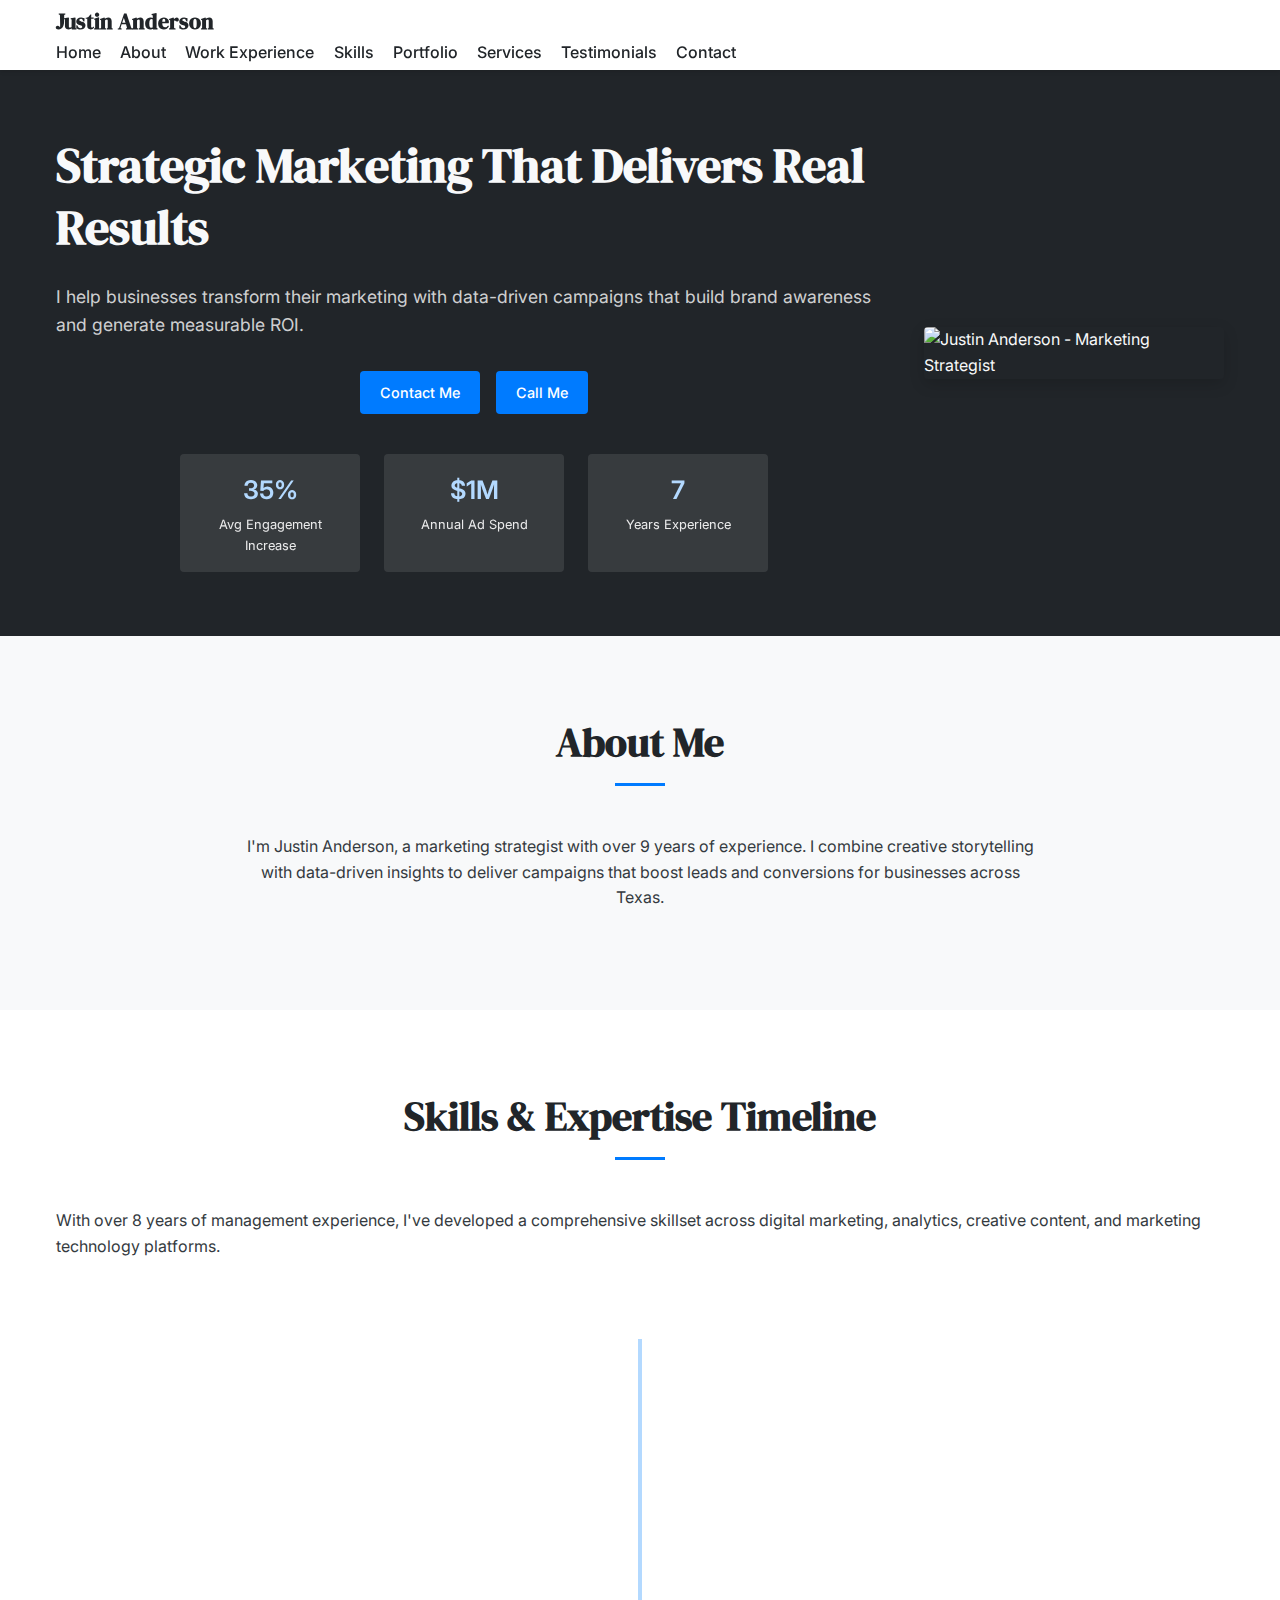
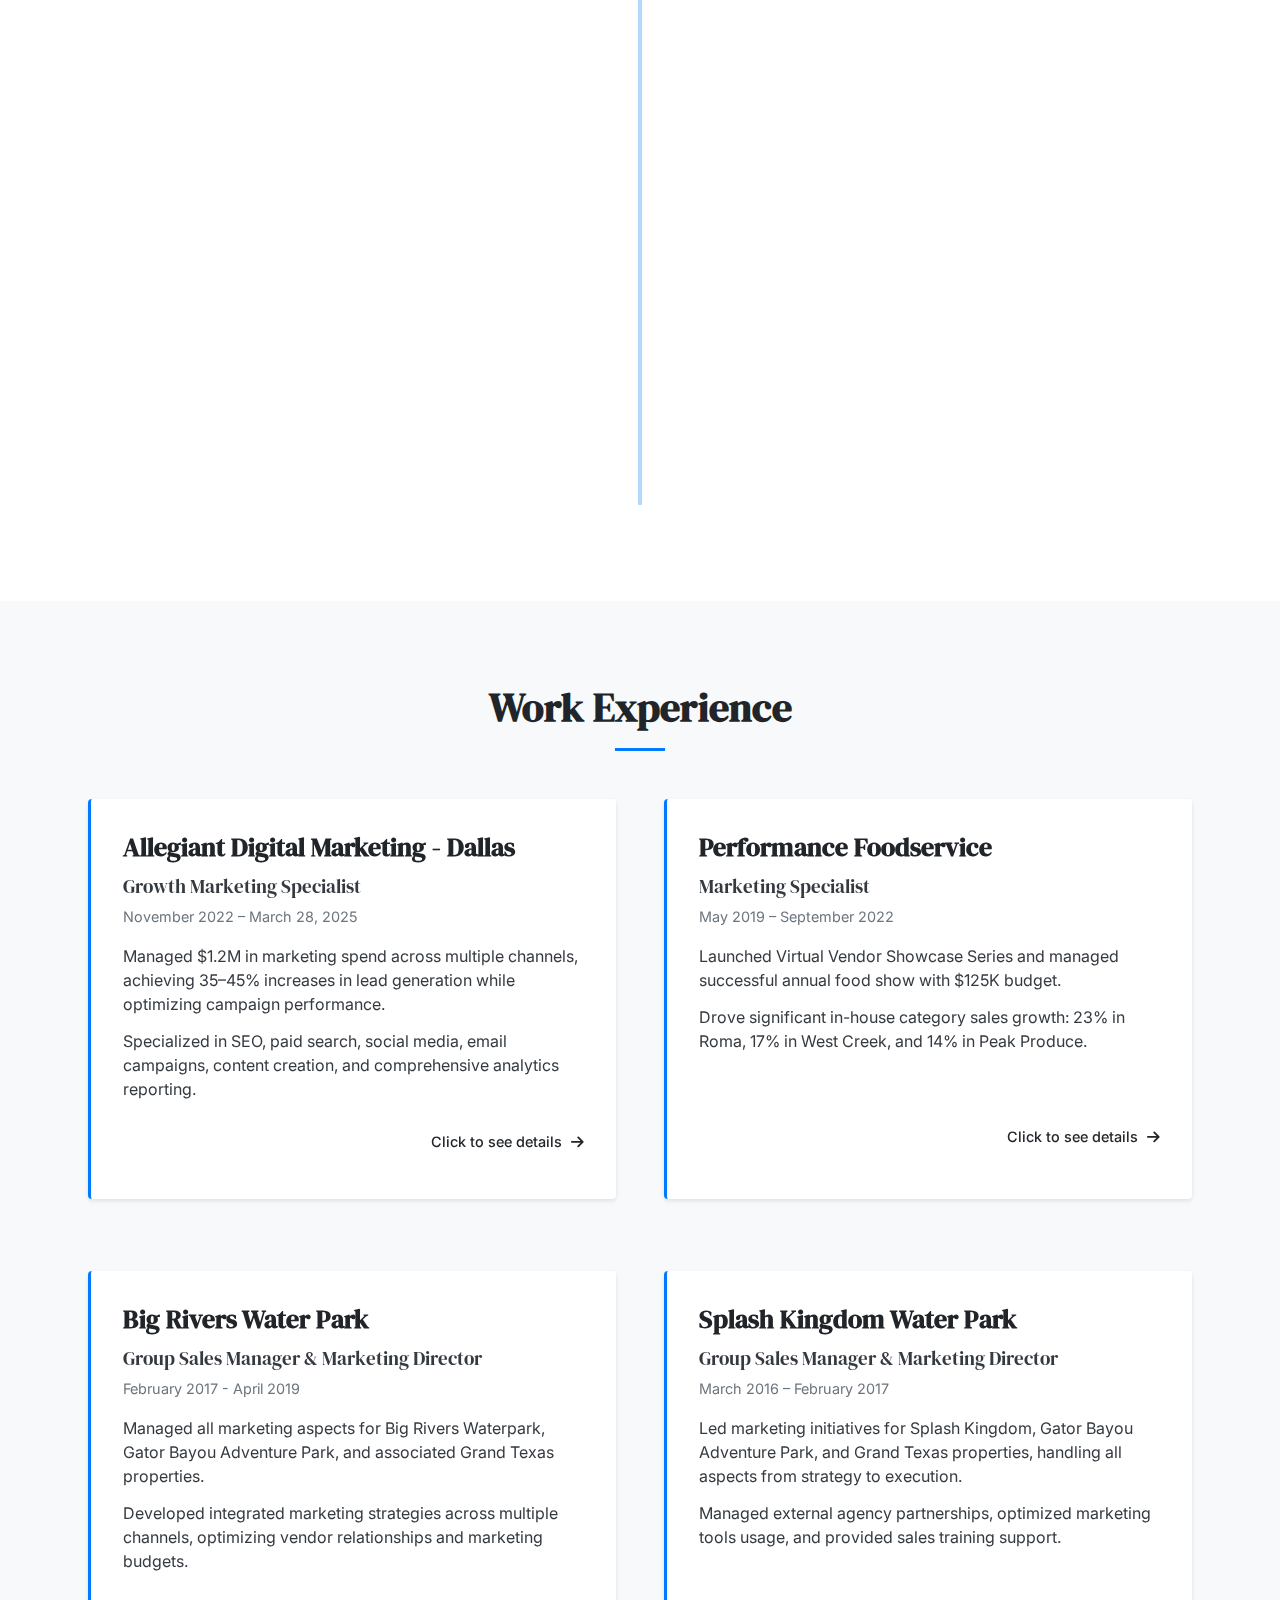
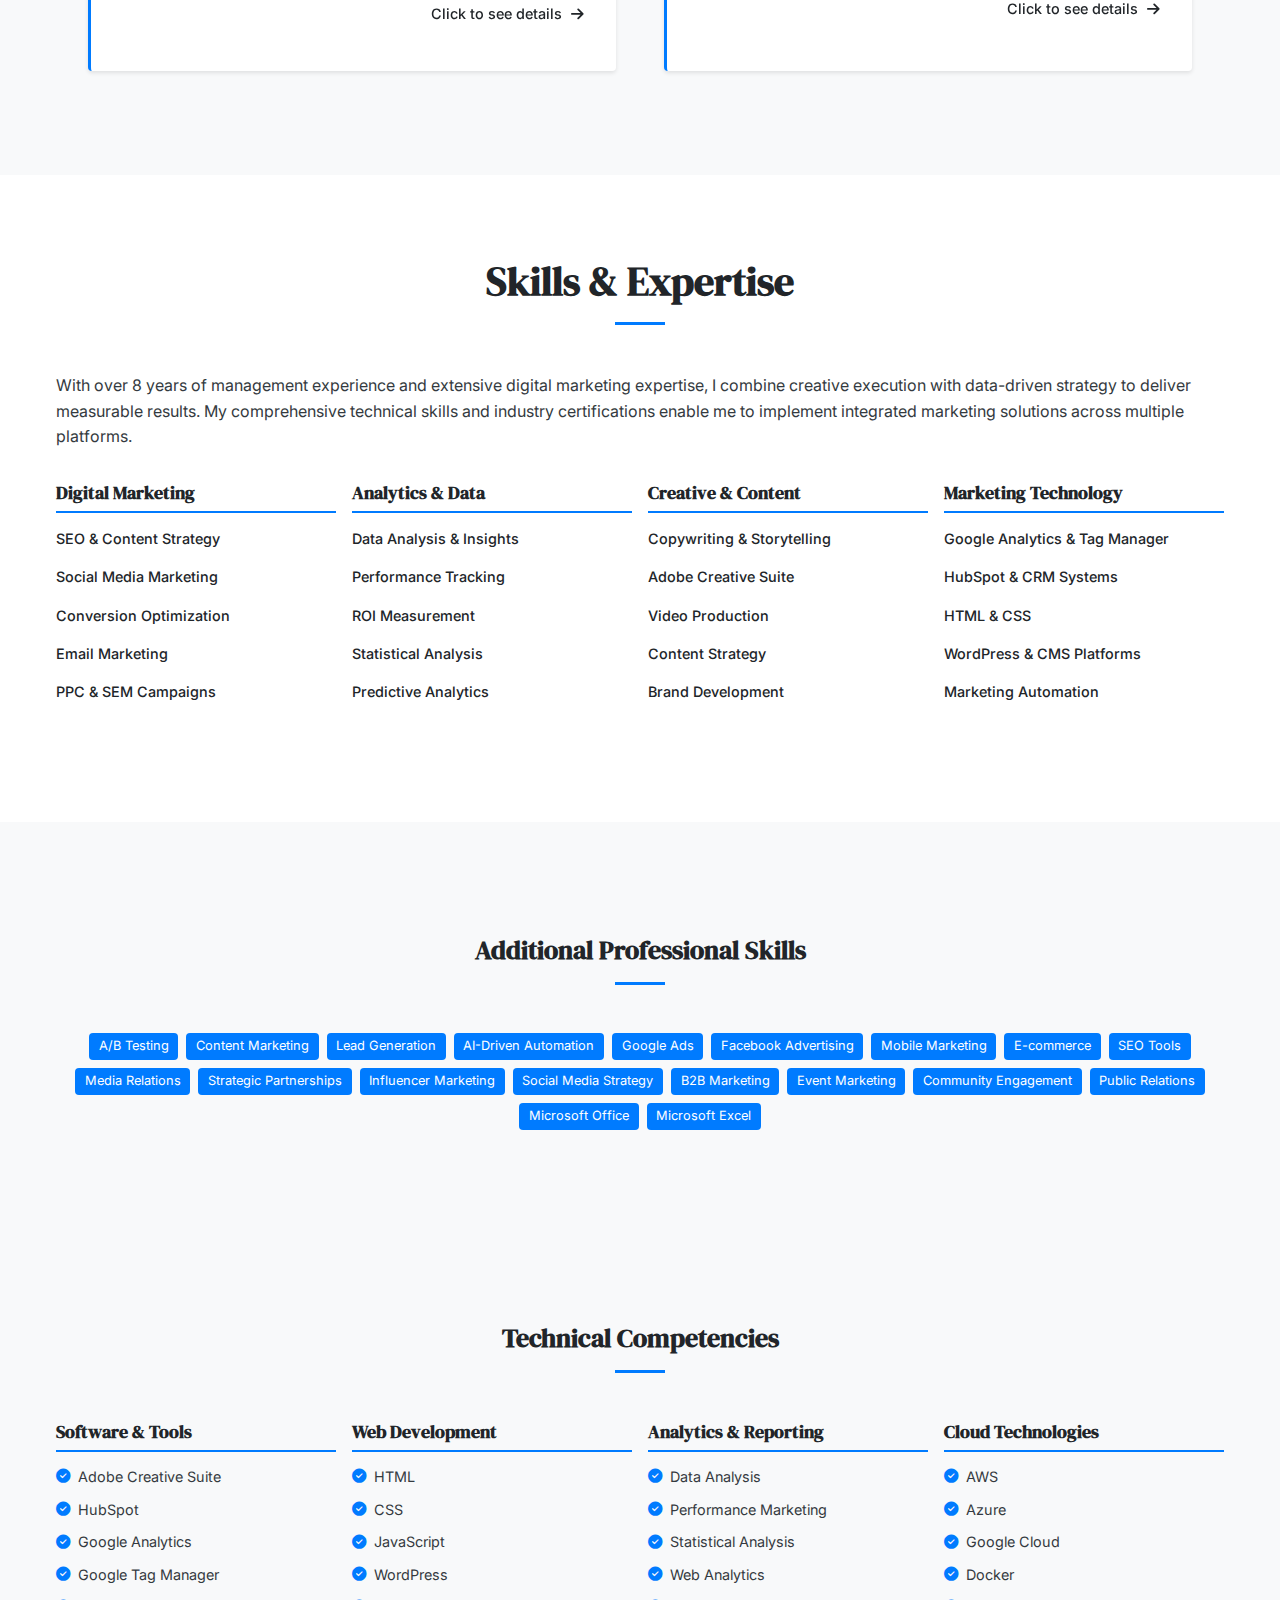
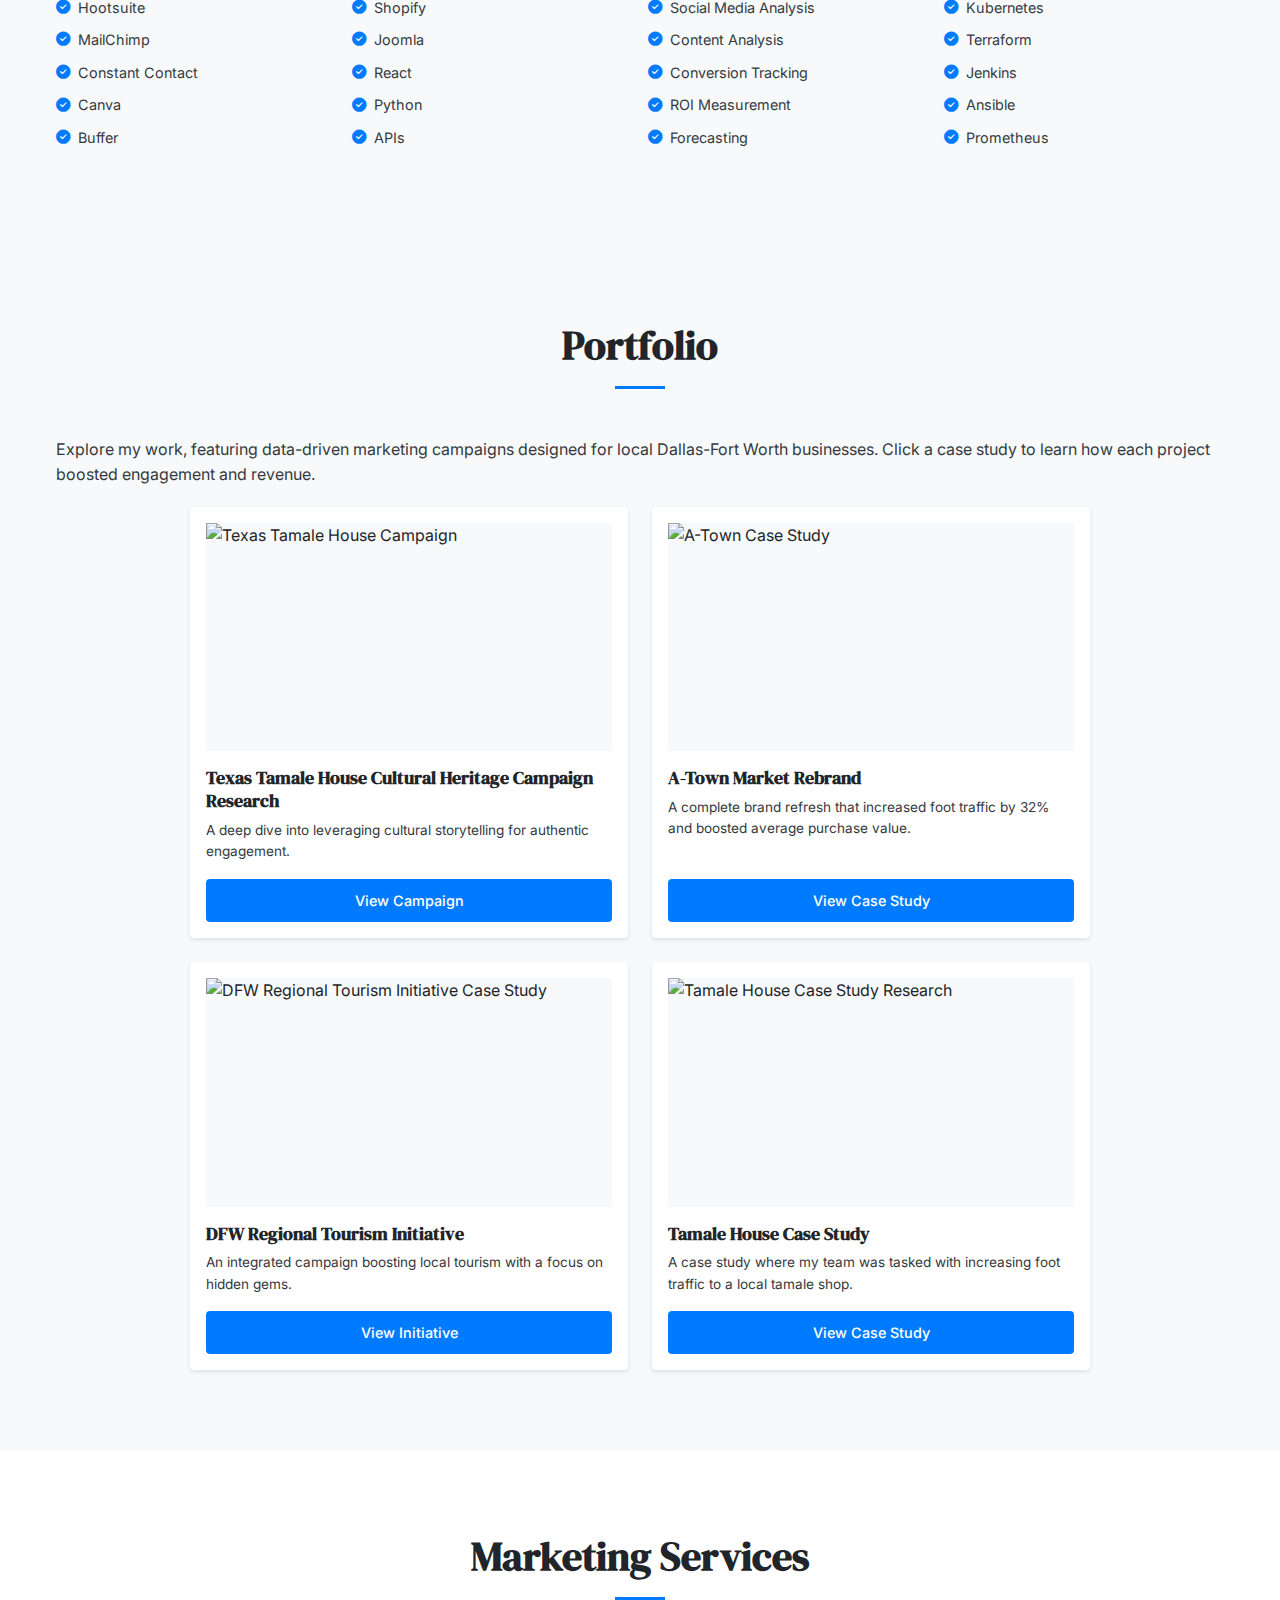
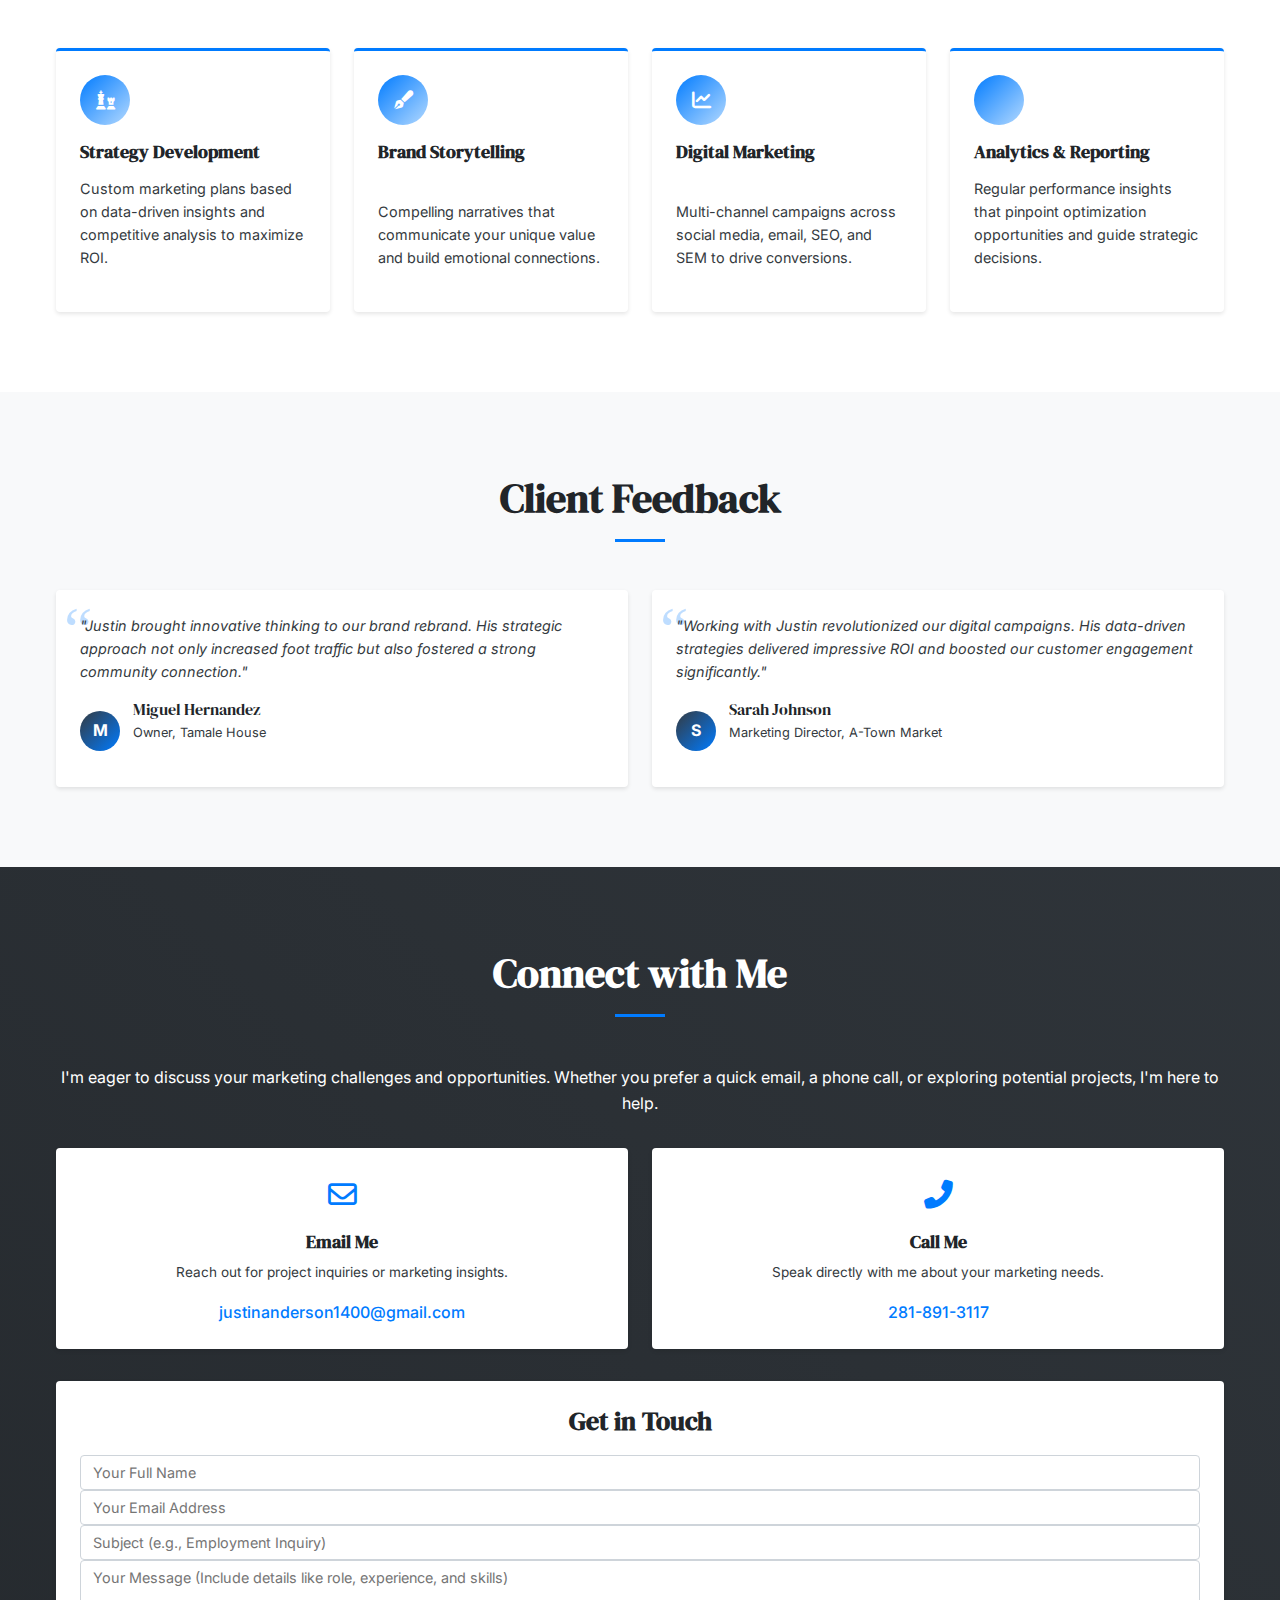
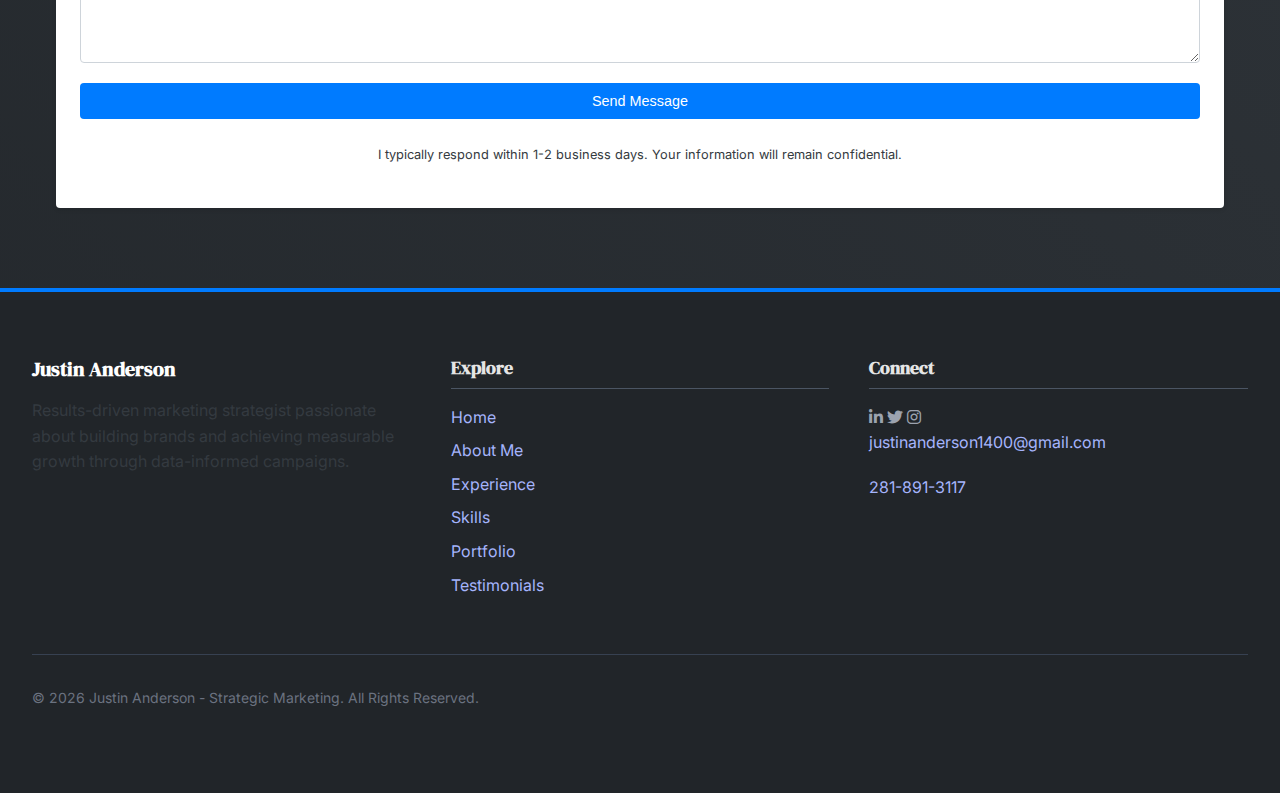
==== commit 7ad35e2f: "Create index.html" ====
--- a/index.html
+++ b/index.html
@@ -181,7 +181,7 @@
                                    <p class="date-range">May 2019 – September 2022</p>
                                    <div class="summary">
                                        <p>Launched Virtual Vendor Showcase Series and managed successful annual food show with $125K budget.</p>
-                                       <p>Drove significant category sales growth: 23% in Roma, 17% in West Creek, and 14% in Peak Produce.</p>
+                                       <p>Drove significant in-house category sales growth: 23% in Roma, 17% in West Creek, and 14% in Peak Produce.</p>
                                    </div>
                                     <p class="flip-prompt">Click to see details <i class="fas fa-arrow-right"></i></p>
                                </div>
--- a/new_styles.css
+++ b/new_styles.css
@@ -421,6 +421,21 @@
     transform: translateX(-50%);
 }
 
+/* New timeline grid styling to fix the layout */
+.timeline-grid {
+    display: grid;
+    grid-template-columns: 1fr;
+    gap: 2rem;
+    position: relative;
+    z-index: 2;
+}
+
+@media (min-width: 768px) {
+    .timeline-grid {
+        grid-template-columns: repeat(2, 1fr);
+    }
+}
+
 .timeline-item {
     position: relative;
     margin-bottom: 3rem;
@@ -434,24 +449,29 @@
     transform: translateY(0);
 }
 
-.timeline-item:nth-child(even) {
-    display: flex;
-    justify-content: flex-end;
-}
-
+/* Mobile-friendly timeline card */
 .timeline-card {
     width: 100%;
-    max-width: 450px;
-    background-color: var(--background);
+    background-color: var(--background-alt);
     border-radius: var(--radius);
     box-shadow: var(--shadow);
     overflow: hidden;
     transition: all 0.3s ease;
     cursor: pointer;
+    border-left: 3px solid var(--accent);
+    margin-bottom: 1.5rem;
+    opacity: 0;
+    transform: translateY(20px);
+}
+
+.timeline-card.mobile-friendly {
+    max-width: 100%;
+    margin-left: 0;
+    margin-right: 0;
 }
 
 .timeline-card:hover {
-    transform: scale(1.02);
+    transform: translateY(-3px);
     box-shadow: var(--shadow-lg);
 }
 
@@ -463,58 +483,28 @@
     padding: 1.5rem;
 }
 
-.timeline-item:nth-child(odd) .timeline-card {
-    margin-right: 4rem;
-}
-
-.timeline-item:nth-child(even) .timeline-card {
-    margin-left: 4rem;
-}
-
-.year-marker-container {
-    position: absolute;
-    top: 0;
-    display: flex;
+.timeline-header {
+    display: flex;
+    justify-content: space-between;
     align-items: center;
-    z-index: 10;
-}
-
-.year-marker {
-    width: 4rem;
-    height: 4rem;
-    background-color: var(--accent);
-    color: var(--white);
-    border-radius: 50%;
-    display: flex;
-    align-items: center;
-    justify-content: center;
-    font-weight: bold;
-    font-size: 1.125rem;
-    box-shadow: var(--shadow);
-    margin-right: 0.5rem;
-}
-
-.year-text {
-    font-size: 1rem;
-    font-weight: bold;
-    color: var(--primary);
-}
-
-.timeline-item:nth-child(odd) .year-marker-container {
-    left: 50%;
-    margin-left: 1rem;
-}
-
-.timeline-item:nth-child(even) .year-marker-container {
-    right: 50%;
-    margin-right: 1rem;
+    margin-bottom: 0.5rem;
 }
 
 .timeline-title {
     font-size: 1.25rem;
     font-weight: 700;
     color: var(--primary);
-    margin-bottom: 0.5rem;
+    margin-bottom: 0;
+}
+
+.timeline-year {
+    font-size: 0.875rem;
+    font-weight: 500;
+    color: var(--accent);
+    padding: 0.25rem 0.5rem;
+    background-color: var(--accent-light);
+    border-radius: var(--radius);
+    opacity: 0.8;
 }
 
 .timeline-description {
@@ -550,14 +540,16 @@
 
 .skill-level {
     font-size: 0.875rem;
-    color: var(--text-light);
+    color: var(--accent);
+    font-weight: 500;
 }
 
 .skill-bar {
     width: 100%;
     height: 0.625rem;
-    background-color: var(--background-alt);
+    background-color: var(--background);
     border-radius: 999px;
+    overflow: hidden;
 }
 
 .skill-progress {
@@ -594,33 +586,17 @@
     transform: rotate(180deg);
 }
 
-/* Responsive Styles for Timeline */
+/* === Original Responsive Styles for Timeline === */
 @media (max-width: 768px) {
     .timeline-line {
-        left: 2rem;
+        left: 1rem;
     }
     
     .timeline-item {
-        margin-left: 4rem;
-    }
-    
-    .timeline-item:nth-child(even) {
-        justify-content: flex-start;
-    }
-    
-    .timeline-item:nth-child(odd) .timeline-card,
-    .timeline-item:nth-child(even) .timeline-card {
-        margin-left: 0;
-        margin-right: 0;
-    }
-    
-    .year-marker-container {
-        left: 2rem !important;
-        right: auto !important;
-        margin-left: -2rem !important;
-        margin-right: 0 !important;
-    }
-}
+        margin-left: 2rem;
+    }
+}
+
 /* === Flip Card Experience Section === */
 
 .experience-container {
@@ -639,7 +615,7 @@
 .experience-card-container {
     perspective: 1000px; /* 3D effect for flipping */
     width: 100%;
-    min-height: 450px; /* Minimum height to ensure enough space */
+    min-height: 500px; /* Minimum height to ensure enough space */
     margin-bottom: 1.5rem;
 }
 
@@ -648,7 +624,7 @@
     position: relative;
     width: 100%;
     height: 100%;
-    min-height: 450px;
+    min-height: 500px;
     transition: transform 0.6s;
     transform-style: preserve-3d;
 }
@@ -663,7 +639,7 @@
     position: absolute;
     width: 100%;
     height: 100%;
-    min-height: 450px;
+    min-height: 500px;
     backface-visibility: hidden;
     border-radius: var(--radius, 4px);
     overflow: hidden;
